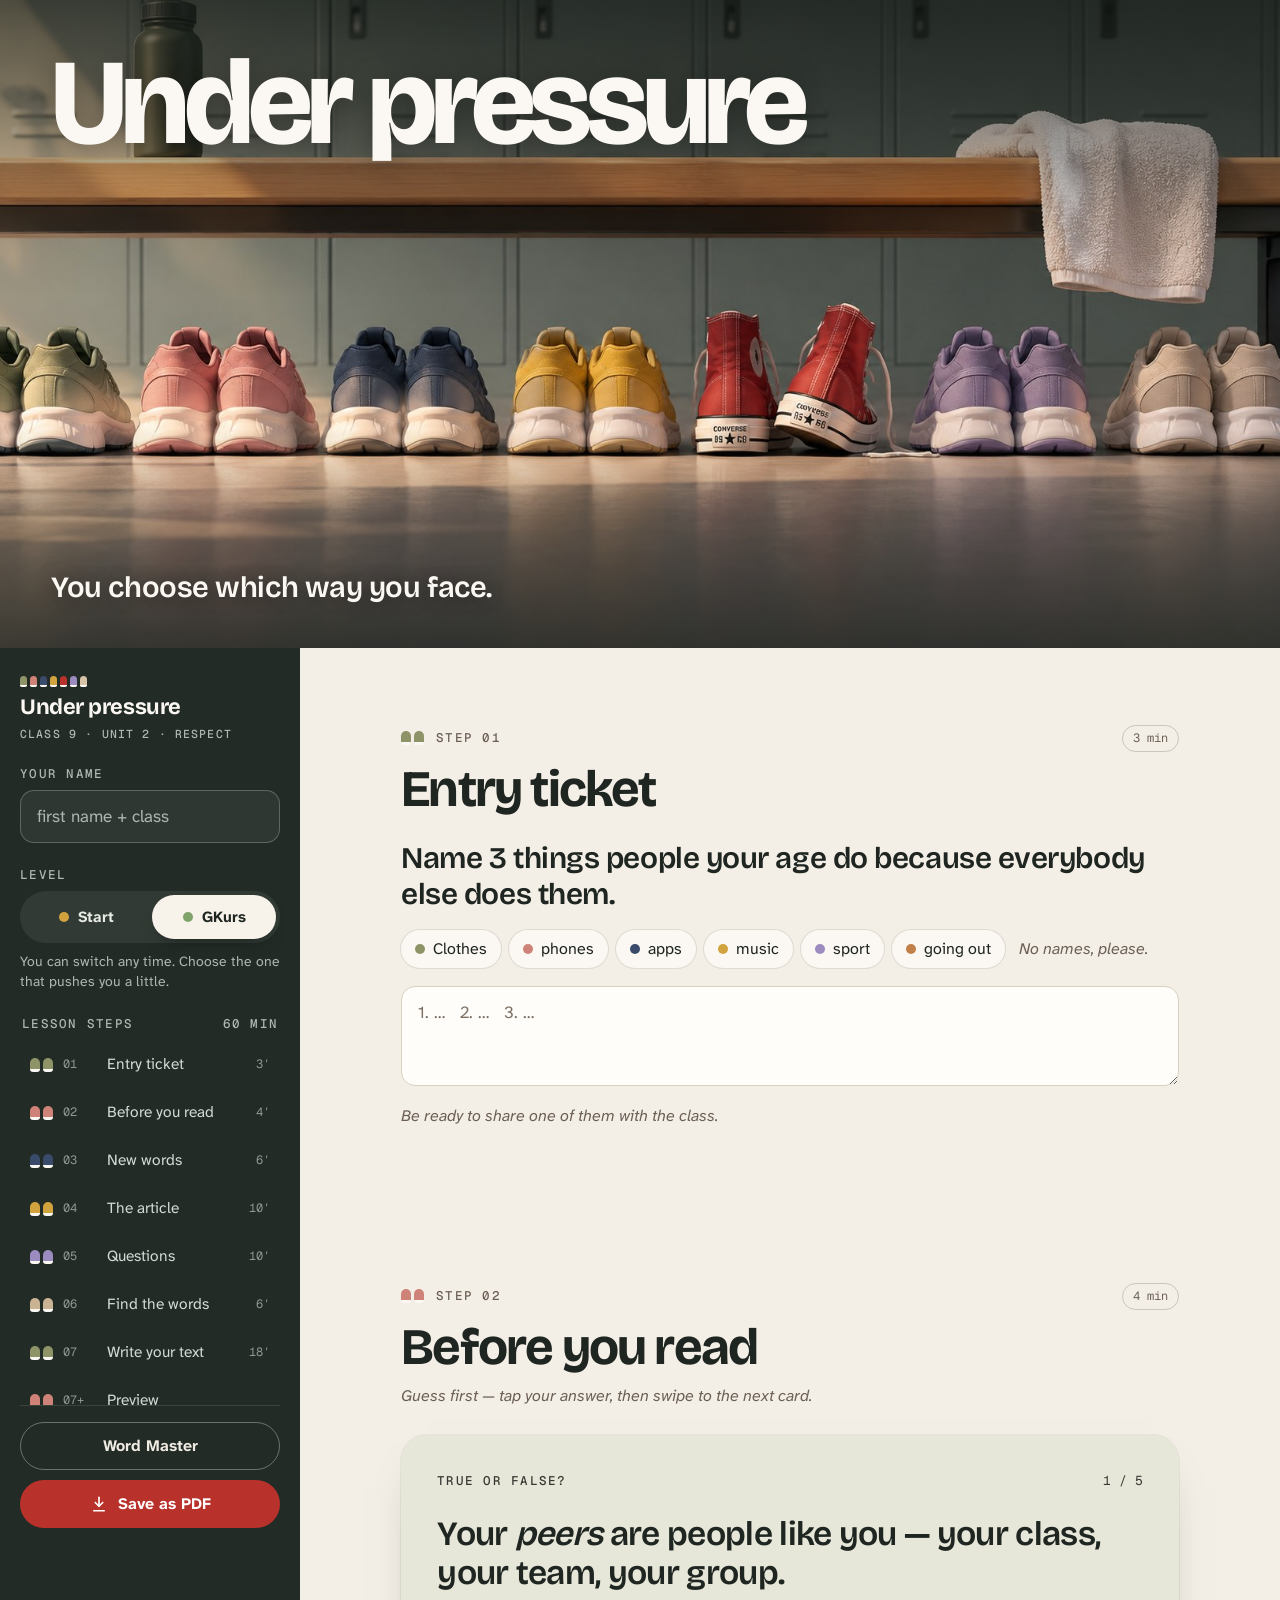
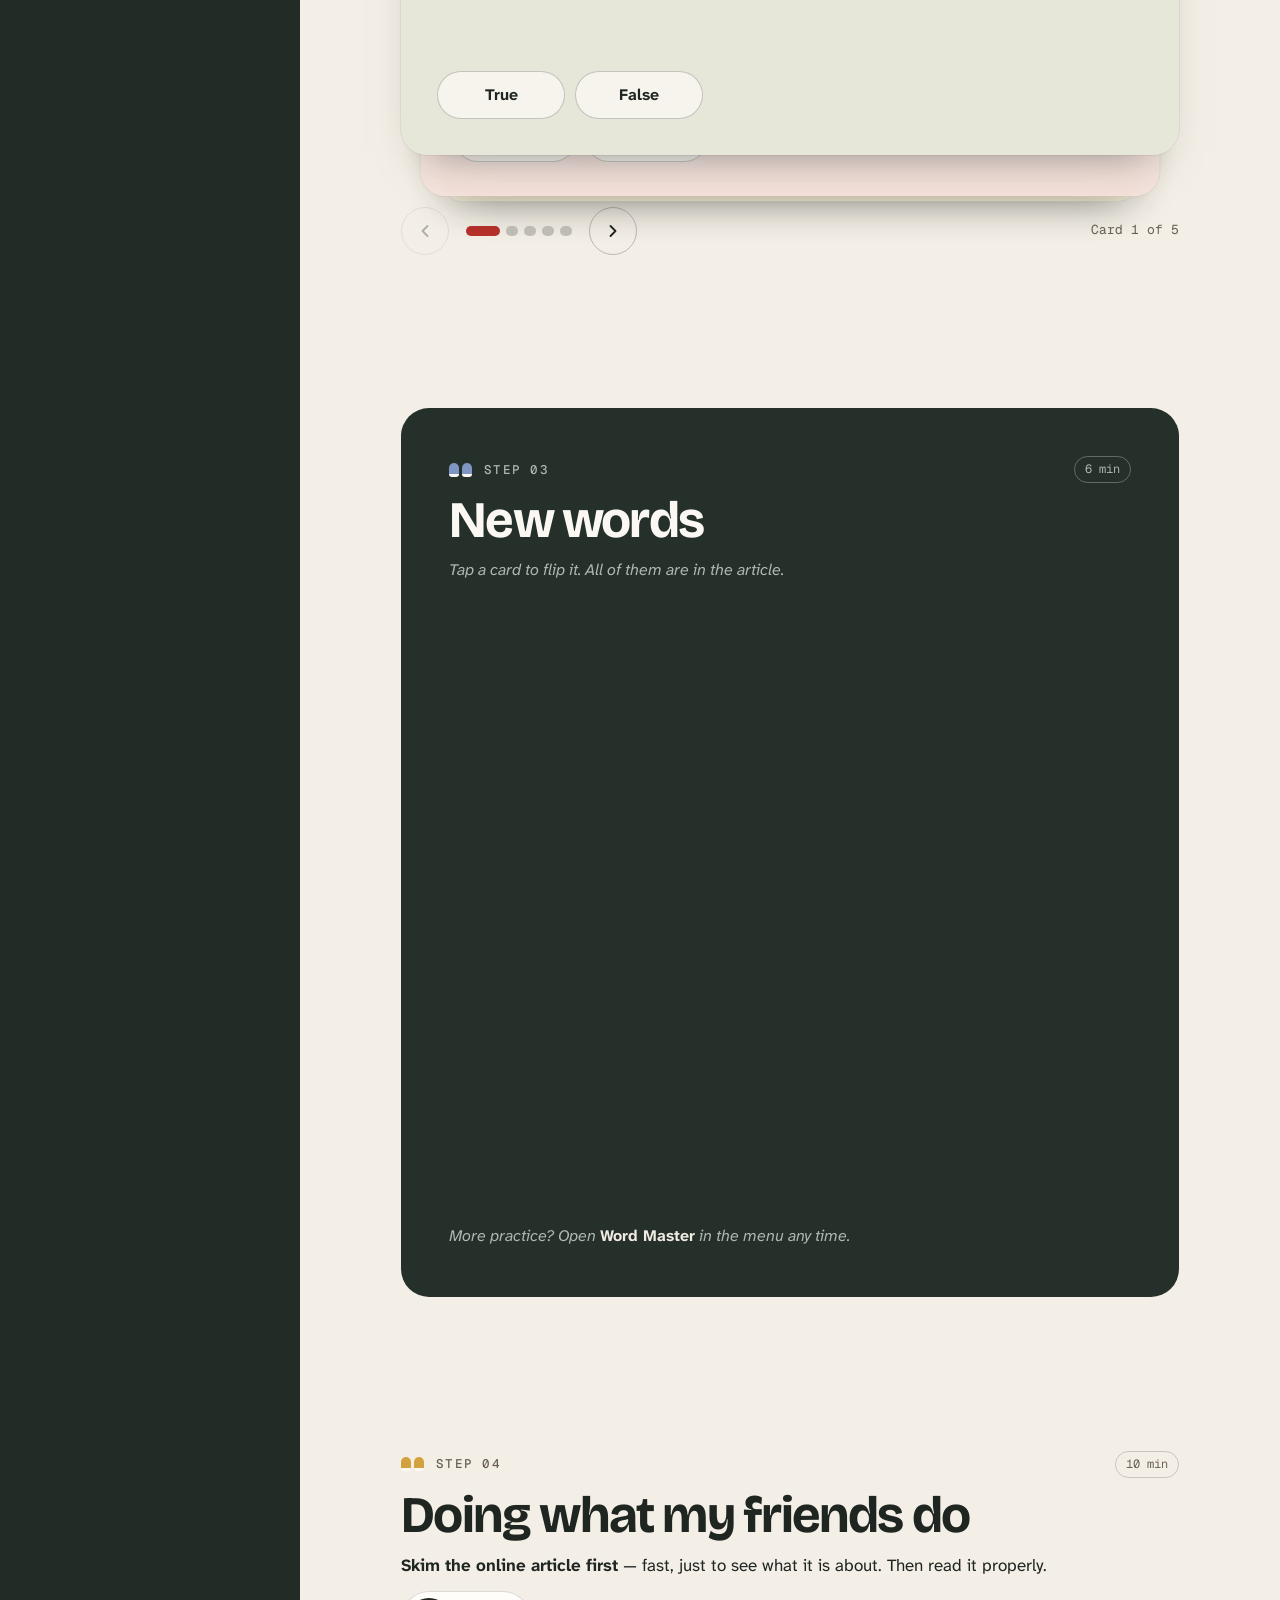
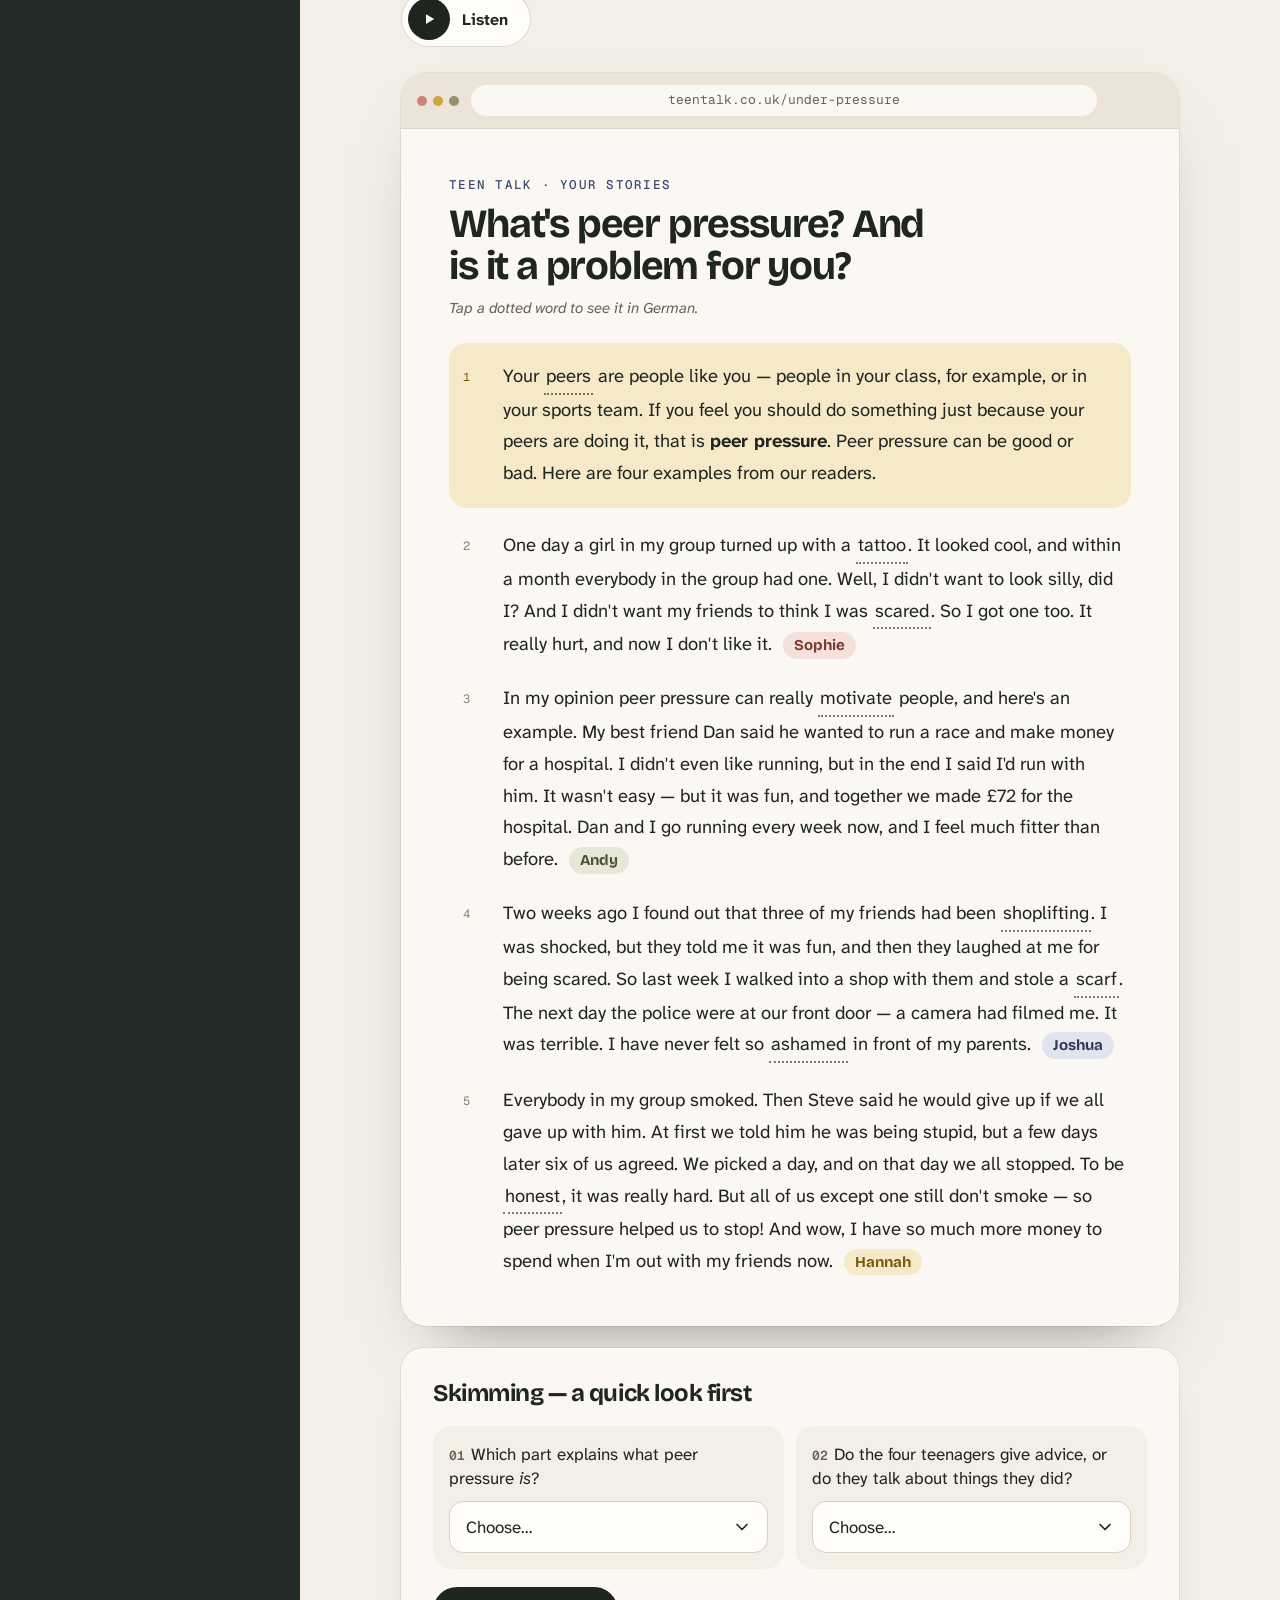
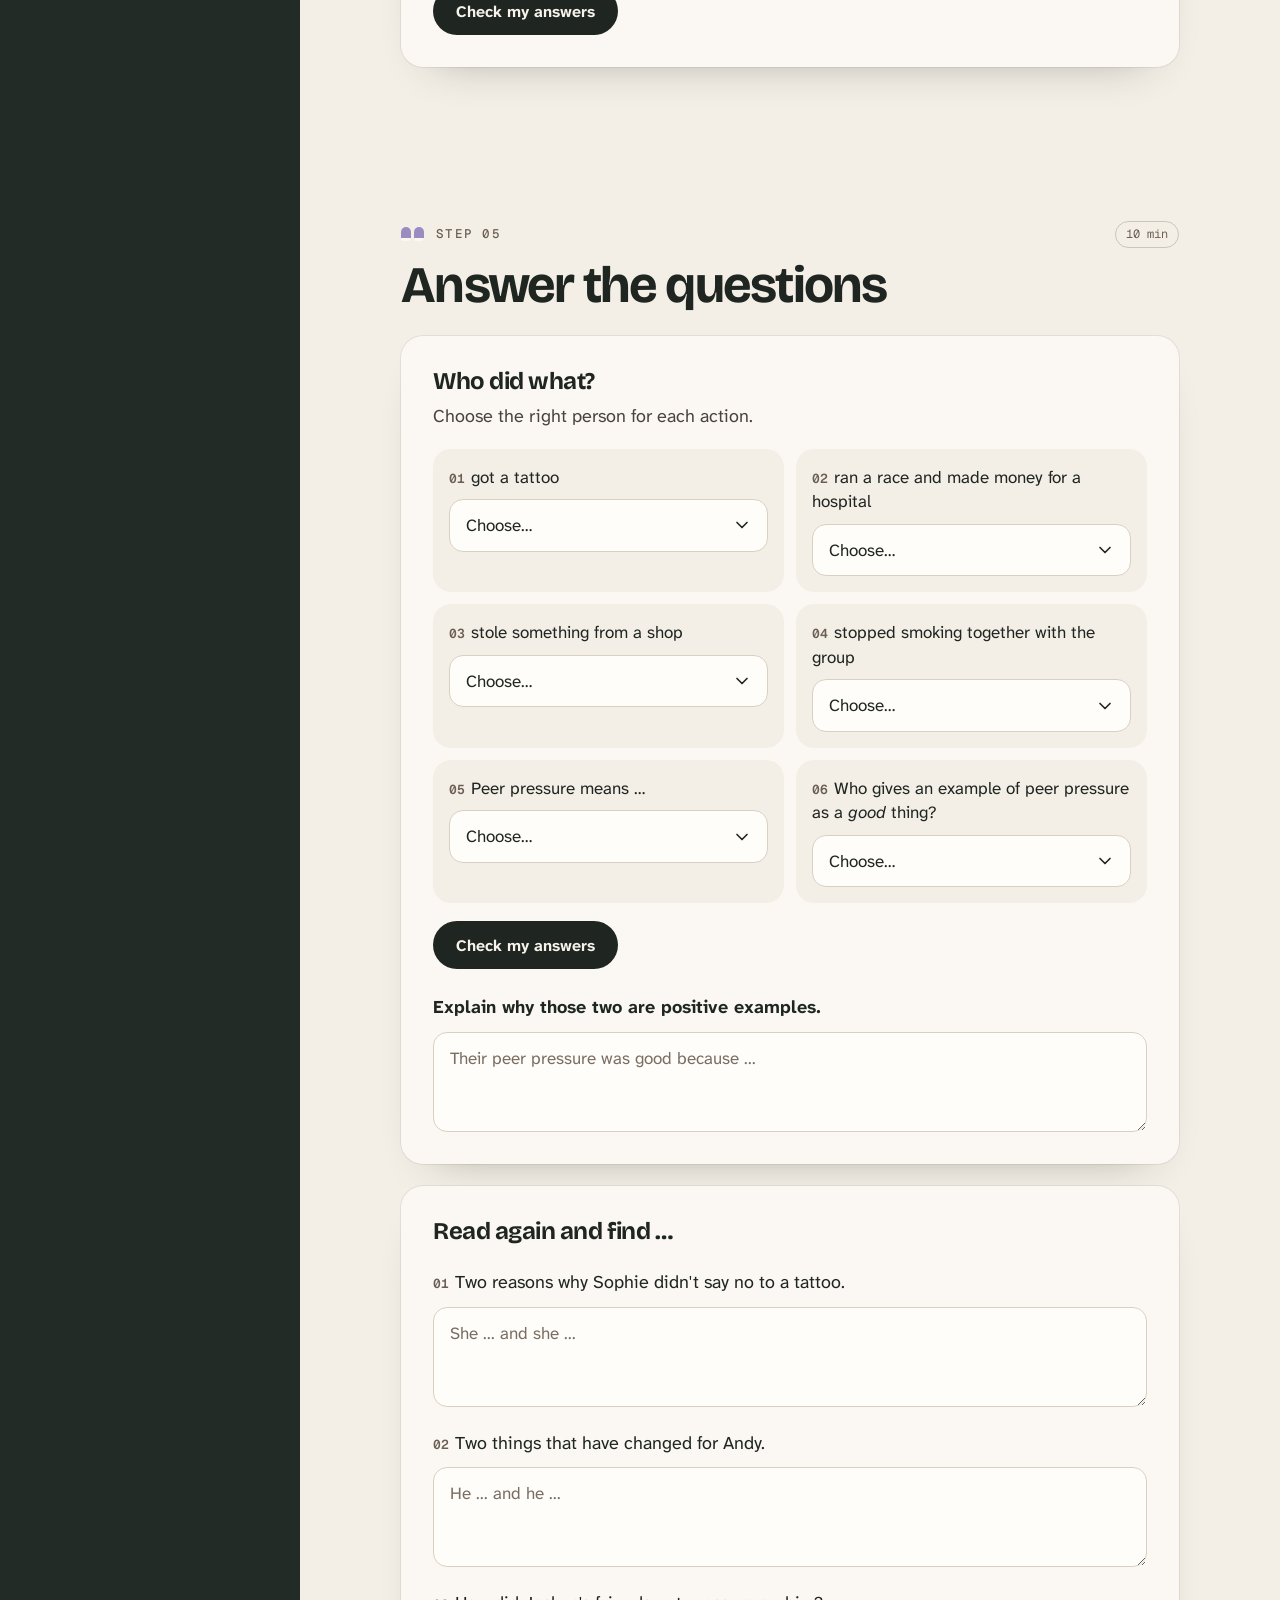
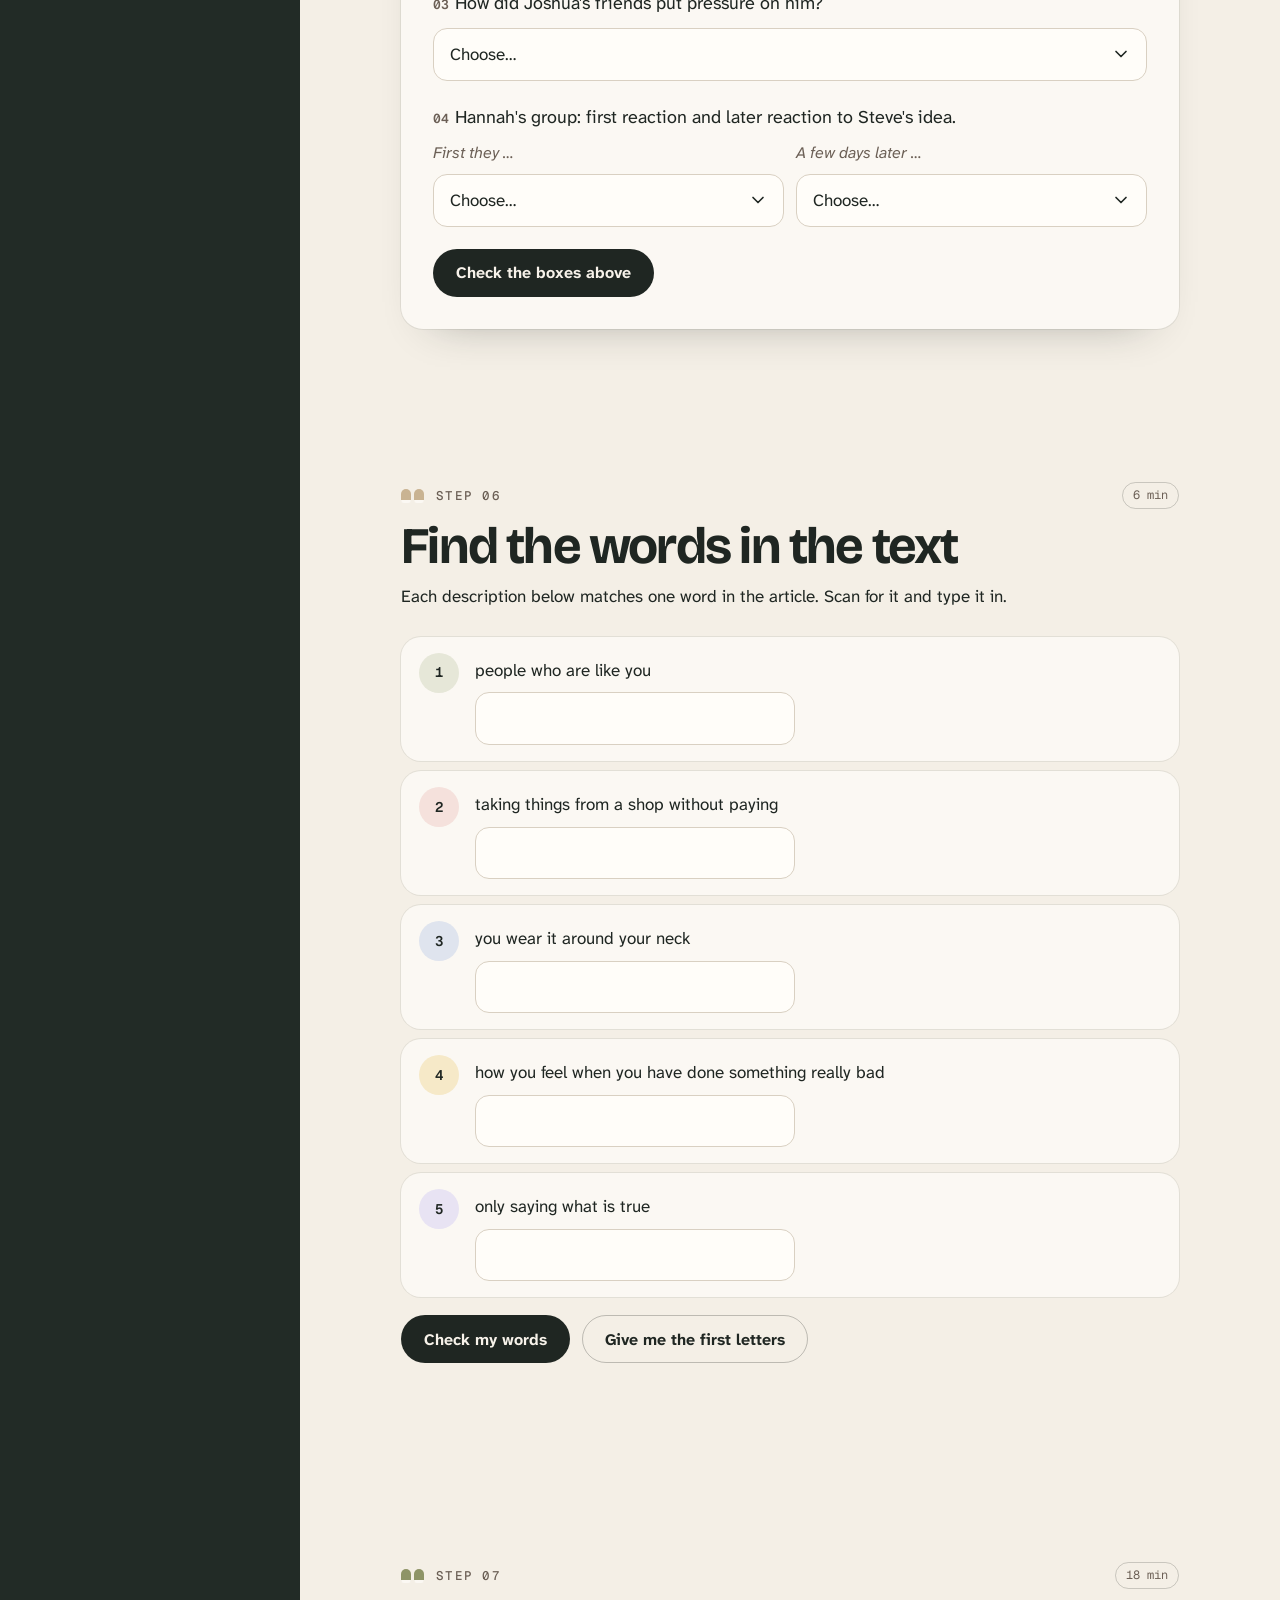
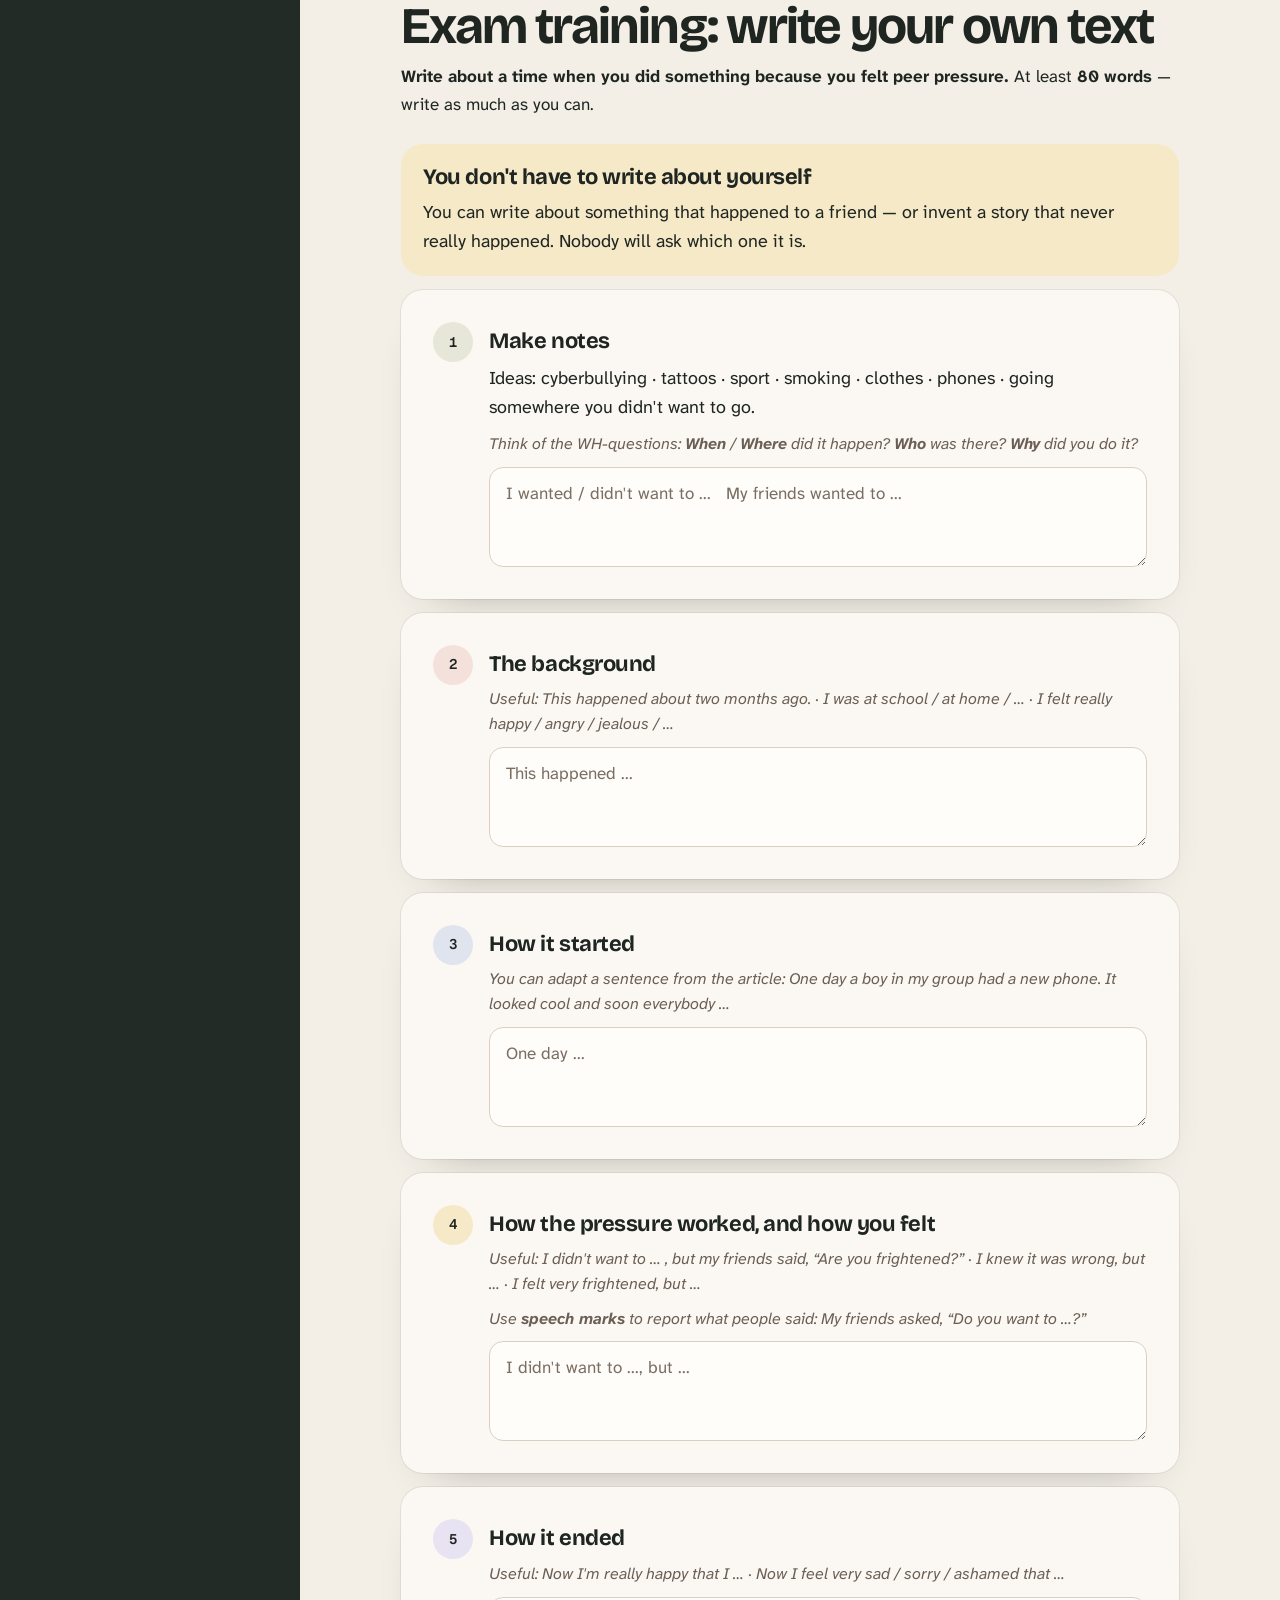
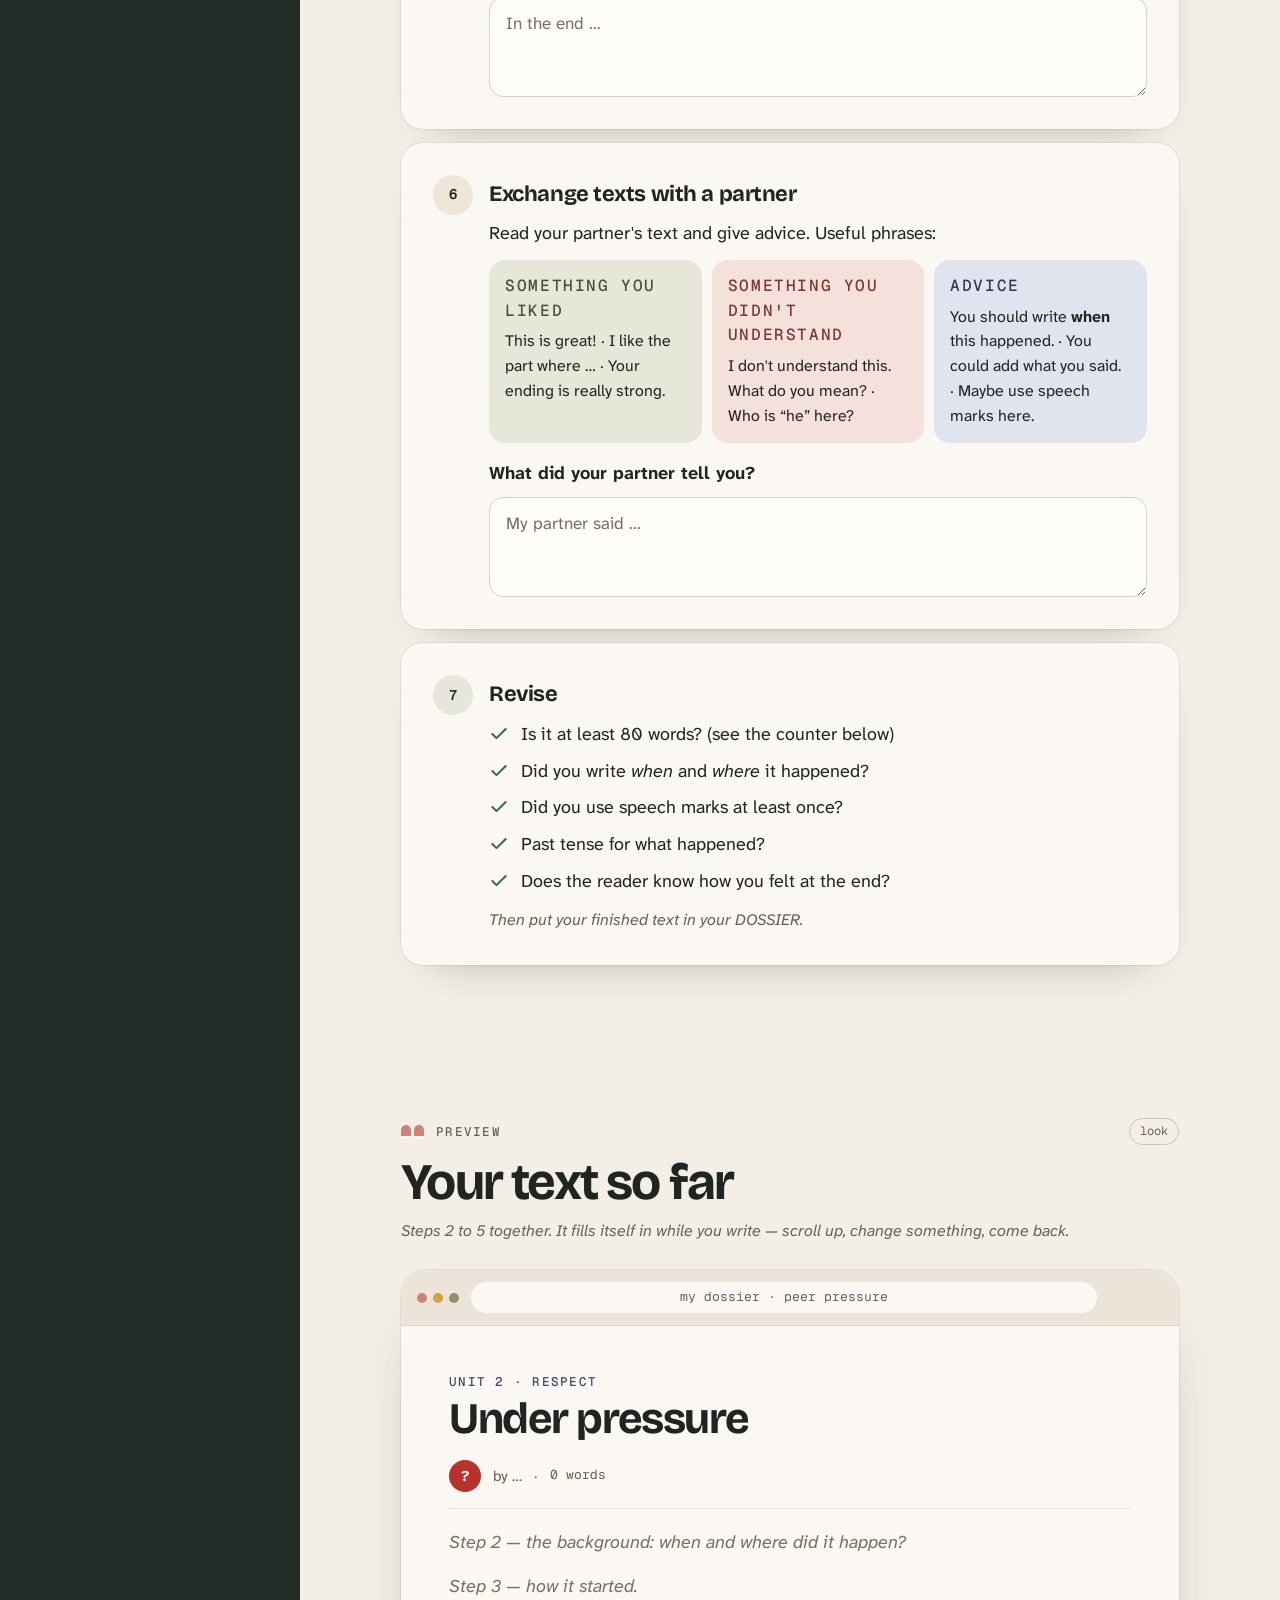
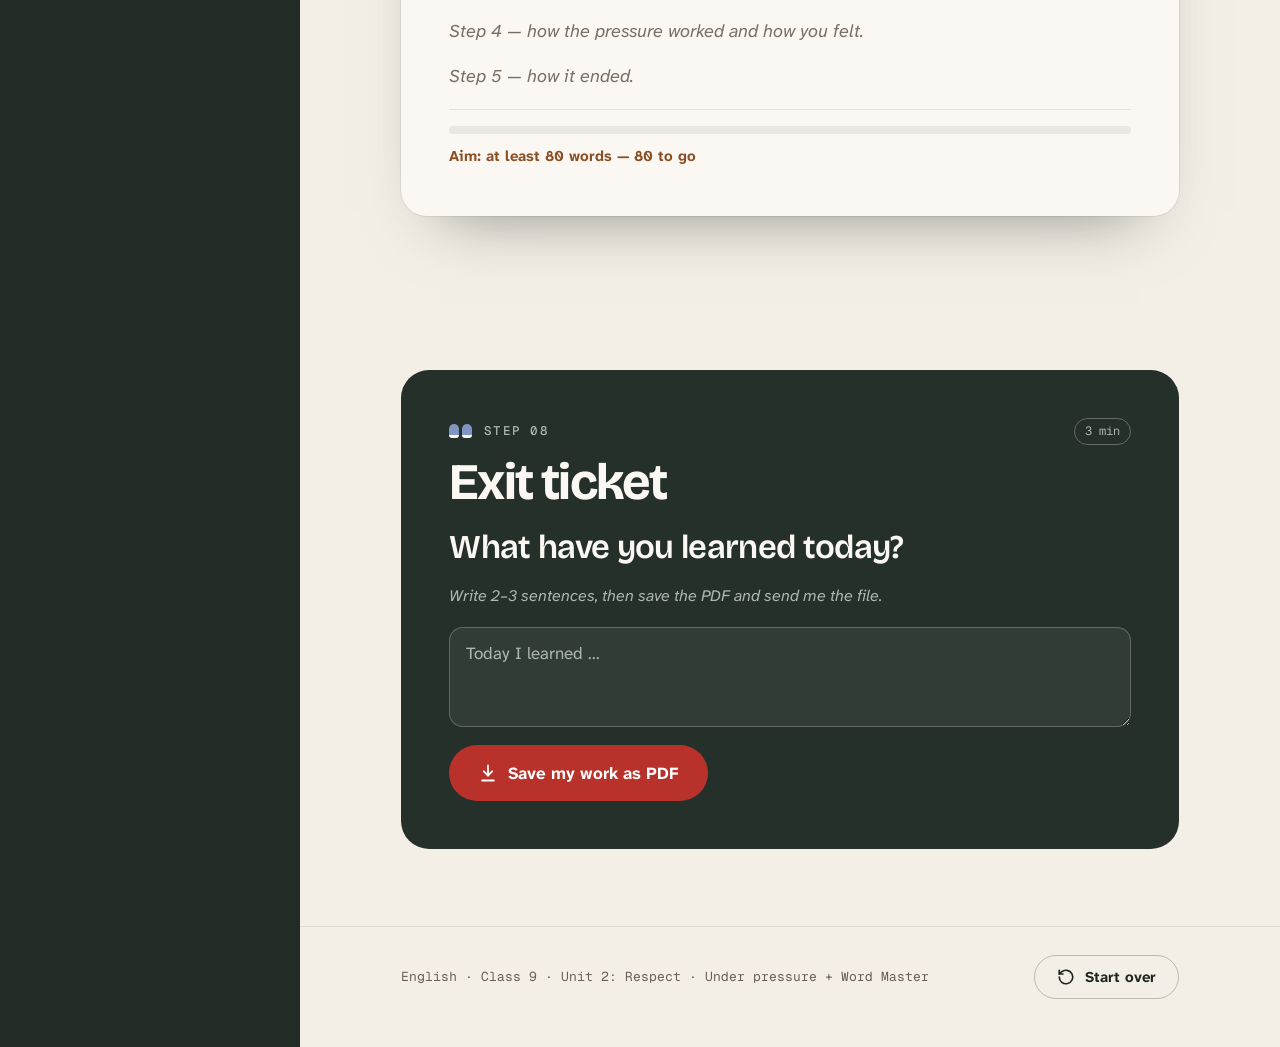
==== lesson1-g/index.html @ 23dba2ba "Lesson 1 G-Kurs: show the Under pressure page; audio as separate file Co-Authored-By: Claude Opus 5." ====
<!DOCTYPE html>
<html lang="en">
<head>
<meta charset="utf-8">
<meta name="viewport" content="width=device-width, initial-scale=1, viewport-fit=cover">
<meta name="color-scheme" content="light">
<meta name="theme-color" content="#222B26">
<meta name="format-detection" content="telephone=no">
<title>Under pressure · Unit 2 Respect · English Class 9</title>
<style>
@font-face{font-family:'Bricolage Grotesque';font-style:normal;font-weight:200 800;font-display:swap;src:url([data-uri]) format('woff2');unicode-range:U+0000-00FF,U+0131,U+0152-0153,U+02BB-02BC,U+02C6,U+02DA,U+02DC,U+0304,U+0308,U+0329,U+2000-206F,U+20AC,U+2122,U+2190-2193,U+2212,U+2215,U+FEFF,U+FFFD}
@font-face{font-family:'Atkinson Hyperlegible Next';font-style:normal;font-weight:200 800;font-display:swap;src:url([data-uri]) format('woff2');unicode-range:U+0000-00FF,U+0131,U+0152-0153,U+02BB-02BC,U+02C6,U+02DA,U+02DC,U+0304,U+0308,U+0329,U+2000-206F,U+20AC,U+2122,U+2190-2193,U+2212,U+2215,U+FEFF,U+FFFD}
@font-face{font-family:'Atkinson Hyperlegible Next';font-style:italic;font-weight:200 800;font-display:swap;src:url([data-uri]) format('woff2');unicode-range:U+0000-00FF,U+0131,U+0152-0153,U+02BB-02BC,U+02C6,U+02DA,U+02DC,U+0304,U+0308,U+0329,U+2000-206F,U+20AC,U+2122,U+2190-2193,U+2212,U+2215,U+FEFF,U+FFFD}
@font-face{font-family:'Geist Mono';font-style:normal;font-weight:100 900;font-display:swap;src:url([data-uri]) format('woff2');unicode-range:U+0000-00FF,U+0131,U+0152-0153,U+02BB-02BC,U+02C6,U+02DA,U+02DC,U+0304,U+0308,U+0329,U+2000-206F,U+20AC,U+2122,U+2190-2193,U+2212,U+2215,U+FEFF,U+FFFD}

:root{--accent:#B8322B;--on-accent:#FFFFFF}
html{background:#F4EFE6}
body{margin:0;background:#F4EFE6}
@media (prefers-reduced-motion:no-preference){html{scroll-behavior:smooth}}
[hidden]{display:none !important}
.mode-basis .no-basis{display:none !important}
.up:not(.mode-basis) .only-basis{display:none !important}
.up,.up *{box-sizing:border-box}
.up{min-height:100vh;background:#F4EFE6;color:#1F2622;overflow-x:clip;font-family:'Atkinson Hyperlegible Next',ui-sans-serif,system-ui,-apple-system,'Segoe UI',sans-serif;font-size:18px;line-height:1.6;-webkit-font-smoothing:antialiased;-moz-osx-font-smoothing:grayscale;-webkit-text-size-adjust:100%;text-size-adjust:100%}
.up a{color:#3A4A6B}
.up button,.up a,.up select,.up input,.up textarea,.up label{-webkit-tap-highlight-color:transparent;touch-action:manipulation}
.up ::selection{background:#F3DDA0;color:#1F2622}
.up h1,.up h2,.up h3,.up h4{text-wrap:balance}
.up p,.up li{text-wrap:pretty}
.up :focus-visible{outline:3px solid #3A4A6B;outline-offset:3px}
.on-dark :focus-visible{outline-color:#F3DDA0}
.disp{font-family:'Bricolage Grotesque','Atkinson Hyperlegible Next',ui-sans-serif,system-ui,sans-serif;font-optical-sizing:auto}
.mono{font-family:'Geist Mono',ui-monospace,SFMono-Regular,Menlo,Consolas,monospace}
.kicker{font-family:'Geist Mono',ui-monospace,SFMono-Regular,Menlo,Consolas,monospace;font-size:12.5px;line-height:1.3;letter-spacing:.1em;text-transform:uppercase;color:#6B5F55;font-weight:500}
.hint{margin:0;font-size:16px;line-height:1.55;color:#6B5F55;font-style:italic}
.on-dark .hint,.on-dark .kicker{color:#AEB8B0}
.sr{position:absolute;width:1px;height:1px;overflow:hidden;clip-path:inset(50%);white-space:nowrap}

/* ---------- layout ---------- */
.sec{max-width:880px;margin:0 auto;padding:clamp(48px,6vw,88px) clamp(20px,4vw,56px)}
.step{scroll-margin-top:16px}
.sec-head{display:flex;flex-direction:column;gap:12px;margin-bottom:26px}
.sec-meta{display:flex;align-items:center;gap:12px}
.pair{display:flex;gap:3px}
.mins{margin-left:auto;font-family:'Geist Mono',ui-monospace,monospace;font-size:12px;padding:3px 10px;border-radius:999px;border:1px solid rgba(31,38,34,.2);color:#6B5F55}
.on-dark .mins{border-color:rgba(241,236,227,.3);color:#AEB8B0}
.h2{margin:0;font-size:clamp(34px,4vw,52px);line-height:.98;letter-spacing:-.035em;font-weight:700}
.h3{margin:0;font-size:24px;line-height:1.15;letter-spacing:-.02em;font-weight:700}
.lead{margin:0;font-size:17px}
.stack{display:flex;flex-direction:column;gap:18px}
.card{background:#FBF8F3;border-radius:22px;padding:clamp(20px,3vw,32px);box-shadow:0 0 0 1px rgba(31,38,34,.08),0 22px 44px -34px rgba(31,38,34,.45)}
.panel{padding:clamp(24px,4vw,48px);border-radius:28px;background:#26302B;color:#F1ECE3}
.panel .h2{color:#FBF8F3}
.row-actions{display:flex;flex-wrap:wrap;align-items:center;gap:12px 18px}
.tiles{display:grid;grid-template-columns:repeat(auto-fit,minmax(min(260px,100%),1fr));gap:12px}
.tile{display:flex;flex-direction:column;gap:10px;padding:16px;border-radius:18px;background:#F4EFE6}
.tile-q{font-size:17px;line-height:1.45}
.qn{font-family:'Geist Mono',ui-monospace,monospace;font-size:13px;color:#6B5F55;margin-right:6px;font-weight:600}

/* ---------- buttons ---------- */
.btn{display:inline-flex;align-items:center;justify-content:center;gap:10px;min-height:48px;padding:0 22px;border-radius:999px;border:1.5px solid transparent;font:inherit;font-weight:700;font-size:16px;line-height:1.2;cursor:pointer;text-decoration:none;white-space:nowrap;transition:transform .22s cubic-bezier(.2,.8,.2,1),background-color .2s,border-color .2s,box-shadow .2s,color .2s}
.btn:active{transform:scale(.97)}
.btn:disabled{opacity:.32;cursor:default;transform:none;box-shadow:none}
.btn.icon{width:48px;padding:0}
.btn-ink{background:#1F2622;color:#F7F2EA}
.btn-line{background:transparent;color:#1F2622;border-color:rgba(31,38,34,.26)}
.btn-accent{background:var(--accent);color:var(--on-accent)}
.on-dark .btn-line{color:#F1ECE3;border-color:rgba(241,236,227,.36)}
.btn.tf{min-width:128px;background:rgba(251,248,243,.8);border-color:rgba(31,38,34,.24);color:#1F2622}
.btn.tf.picked-right{background:#2F6B45;border-color:#2F6B45;color:#FFFFFF}
.btn.tf.picked-wrong{background:#B4473A;border-color:#B4473A;color:#FFFFFF}

/* ---------- form fields ---------- */
.field{display:block;width:100%;margin:0;font:inherit;font-size:17px;line-height:1.55;color:#1F2622;background:#FFFDF9;border:1.5px solid #D9D0C2;border-radius:14px;padding:12px 16px;transition:border-color .2s,box-shadow .2s,background-color .2s;-webkit-appearance:none;appearance:none}
.field::placeholder{color:#7A6E63;opacity:1}
.field:focus{outline:none;border-color:#1F2622;box-shadow:0 0 0 4px rgba(58,74,107,.16)}
textarea.field{resize:vertical;min-height:100px;overflow-y:auto;field-sizing:content}
.field.is-right{border-color:#2F6B45;background:#EEF5EF}
.field.is-wrong{border-color:#B4473A;background:#FBEEEC}
.field.short{max-width:20rem}
.field.gap{display:inline-block;width:10.5rem;max-width:58%;min-height:44px;margin:0 4px;padding:4px 12px;border-radius:10px;vertical-align:middle;background:#F4EFE6}
.field-dark{background:rgba(251,248,243,.06);border-color:rgba(251,248,243,.24);color:#F7F2EA}
.field-dark::placeholder{color:#AEB7AF}
.field-dark:focus{border-color:#F7F2EA;box-shadow:0 0 0 4px rgba(243,221,160,.18)}
.selwrap{position:relative;display:block}
.selwrap select{min-height:52px;padding-right:48px;cursor:pointer;text-overflow:ellipsis}
.selwrap svg{position:absolute;right:16px;top:50%;translate:0 -50%;pointer-events:none;color:#1F2622}
.result{margin:0;font-weight:700;font-size:17px;min-height:1.6em}
.tone-ok{color:#2F6B45}
.tone-warn{color:#8A4E22}
.on-dark .tone-ok{color:#A7D8B5}
.on-dark .tone-warn{color:#F3D9A4}

/* german help line */
.de{display:flex;gap:10px;align-items:baseline;margin:0;font-size:16px;line-height:1.5;color:#7A5A12;font-style:italic}
.de b{flex:0 0 auto;font-family:'Geist Mono',ui-monospace,monospace;font-style:normal;font-size:11px;font-weight:600;letter-spacing:.08em;padding:2px 7px;border-radius:6px;background:#F6E9C8;color:#7A5A12}
.on-dark .de{color:#EBD49A}
.on-dark .de b{background:rgba(235,212,154,.16);color:#EBD49A}

/* ---------- shoes: the motif from the hero photo ---------- */
.shoe{display:block;flex:0 0 auto;width:22px;height:30px;border-radius:11px 11px 6px 6px;border-bottom:6px solid #FBF8F3;transition:background-color .35s}
.shoe.sm{width:10px;height:14px;border-radius:5px 5px 3px 3px;border-bottom-width:3px}
.shoe.xs{width:7px;height:11px;border-radius:4px 4px 2px 2px;border-bottom-width:2px}
.shoe.acc{background:var(--accent)}
.dot{display:block;flex:0 0 auto;width:10px;height:10px;border-radius:50%}

/* ---------- hero ---------- */
.hero{position:relative;height:clamp(420px,min(72svh,64vw),820px);overflow:hidden;background:#5F6B63;color:#FBF8F3}
.hero img{position:absolute;inset:0;display:block;width:100%;height:100%;object-fit:cover;object-position:60% 50%}
.hero-scrim{position:absolute;inset:0;background:linear-gradient(180deg,rgba(22,29,25,.74) 0%,rgba(22,29,25,.5) 16%,rgba(22,29,25,.14) 34%,rgba(22,29,25,0) 46%,rgba(22,29,25,0) 66%,rgba(22,29,25,.3) 82%,rgba(22,29,25,.68) 100%)}
.hero-txt{position:relative;height:100%;display:flex;flex-direction:column;justify-content:space-between;padding:max(clamp(24px,4vw,56px),env(safe-area-inset-top)) max(clamp(20px,4vw,56px),env(safe-area-inset-right)) clamp(22px,3.4vw,48px) max(clamp(20px,4vw,56px),env(safe-area-inset-left))}
.hero h1{margin:0;font-size:clamp(54px,9.5vw,148px);font-weight:760;line-height:.86;letter-spacing:-.05em;color:#FBF8F3;text-shadow:0 2px 28px rgba(0,0,0,.3)}
.hero p{margin:0;font-size:clamp(20px,2.3vw,32px);line-height:1.15;font-weight:600;letter-spacing:-.015em;color:#FBF8F3;text-shadow:0 1px 18px rgba(0,0,0,.35)}

/* ---------- sidebar (persistent from 1024px, drawer below) ---------- */
.shell{display:flex;align-items:stretch}
.side{position:relative;flex:0 0 300px;width:300px;background:#222B26;color:#E9ECE6}
.side-inner{position:sticky;top:0;max-height:100vh;max-height:100dvh;overflow-y:auto;overscroll-behavior:contain;-webkit-overflow-scrolling:touch;display:flex;flex-direction:column;gap:24px;padding:28px 20px 0}
.side-actions{position:sticky;bottom:0;margin-top:auto;display:flex;flex-direction:column;gap:10px;padding:16px 0 calc(20px + env(safe-area-inset-bottom));background:#222B26;border-top:1px solid rgba(241,236,227,.12)}
.side-close{display:none;align-items:center;justify-content:center;flex:0 0 auto;width:44px;height:44px;margin:0;padding:0;border:0;border-radius:50%;background:rgba(241,236,227,.1);color:#F1ECE3;cursor:pointer}
.seg{flex:1 1 0;display:inline-flex;align-items:center;justify-content:center;gap:9px;min-height:44px;padding:0 14px;border:0;border-radius:999px;background:transparent;color:#E9ECE6;font:inherit;font-weight:700;font-size:15.5px;cursor:pointer;transition:background-color .2s,color .2s,box-shadow .2s}
.seg.on{background:#F7F2EA;color:#1F2622;box-shadow:0 8px 18px -10px rgba(0,0,0,.6)}
.srow{display:grid;grid-template-columns:auto 34px minmax(0,1fr) auto;align-items:center;gap:10px;min-height:46px;padding:6px 10px;border-radius:12px;color:#D3D9D3 !important;text-decoration:none;font-size:15.5px;line-height:1.25;transition:background-color .2s,color .2s}
.srow.on{background:rgba(241,236,227,.1);color:#FFFFFF !important;font-weight:700}
.srow.on .shoe{background:var(--accent) !important}
.srow .shoes{display:flex;gap:3px;transition:transform .35s cubic-bezier(.2,.8,.2,1)}
.srow.on .shoes{transform:translateY(-3px)}
.srow-n,.srow-min{font-size:12px;color:#8F9A92;font-weight:400}
.menu-btn{display:none;position:fixed;top:max(14px,env(safe-area-inset-top));right:max(14px,env(safe-area-inset-right));z-index:70;align-items:center;gap:10px;min-height:48px;margin:0;padding:0 16px;border:1px solid rgba(241,236,227,.2);border-radius:999px;background:rgba(31,38,34,.8);-webkit-backdrop-filter:blur(14px) saturate(1.3);backdrop-filter:blur(14px) saturate(1.3);color:#F7F2EA;font:inherit;font-size:15px;font-weight:700;cursor:pointer;box-shadow:0 14px 30px -14px rgba(0,0,0,.6)}
.scrim{display:none;position:fixed;inset:0;z-index:85;width:100%;height:100%;margin:0;padding:0;border:0;background:rgba(16,20,18,.5);opacity:0;pointer-events:none;transition:opacity .3s}
.scrim.open{opacity:1;pointer-events:auto}
@media (max-width:1023.98px){
  .side{position:fixed;top:0;bottom:0;left:0;z-index:90;width:min(340px,88vw);transform:translateX(-104%);visibility:hidden;box-shadow:24px 0 60px -20px rgba(0,0,0,.55);transition:transform .34s cubic-bezier(.2,.8,.2,1),visibility 0s linear .34s}
  .side.open{transform:none;visibility:visible;transition:transform .34s cubic-bezier(.2,.8,.2,1),visibility 0s}
  .side-inner{position:relative;height:100%;max-height:none;padding-top:max(20px,env(safe-area-inset-top));padding-left:max(20px,env(safe-area-inset-left))}
  .side-close{display:flex}
  .menu-btn{display:inline-flex}
  .scrim{display:block}
  .step{scroll-margin-top:76px}
}

/* ---------- quiz deck ---------- */
.qdeck{position:relative;padding-bottom:34px;touch-action:pan-y}
.qcard{position:absolute;inset:0;display:flex;flex-direction:column;gap:22px;min-height:320px;padding:clamp(22px,3vw,36px);border-radius:26px;box-shadow:0 0 0 1px rgba(31,38,34,.06),0 24px 44px -28px rgba(31,38,34,.55);transition:transform .55s cubic-bezier(.2,.8,.2,1),opacity .45s ease,visibility .55s}
.qcard.cur{position:relative}
.qtop{display:flex;justify-content:space-between;align-items:center;gap:12px;color:#3B3632}
.qtop .kicker{color:#3B3632}
.qtext{margin:0;font-size:clamp(24px,2.8vw,34px);line-height:1.15;letter-spacing:-.02em;font-weight:600;color:#1F2622}
.qbtns{display:flex;flex-wrap:wrap;gap:10px;margin-top:auto}
.qfb{display:flex;gap:12px;align-items:flex-start;padding:14px 16px;border-radius:16px;background:rgba(251,248,243,.78);animation:up-fade .35s ease-out both}
.qfb-ico{display:flex;align-items:center;justify-content:center;flex:0 0 auto;width:28px;height:28px;border-radius:50%;color:#FFFFFF}
.qfb p{margin:0;font-size:16px;line-height:1.5}
.qnav{display:flex;flex-wrap:wrap;align-items:center;gap:10px 14px}
.qdots{display:flex;align-items:center}
.qdot{display:inline-flex;align-items:center;height:44px;margin:0;padding:0 3px;border:0;background:none;cursor:pointer}
.qdot span{display:block;width:12px;height:10px;border-radius:999px;background:rgba(31,38,34,.22);transition:width .4s cubic-bezier(.2,.8,.2,1),background-color .25s}
.qdot.ok span{background:#2F6B45}
.qdot.no span{background:#B4473A}
.qdot.cur span{width:34px;background:var(--accent)}
.qinfo{margin-left:auto;font-size:13px;color:#6B5F55}

/* ---------- vocab flip cards (Safari-safe 3D) ---------- */
.vgrid{display:grid;grid-template-columns:repeat(auto-fill,minmax(min(200px,100%),1fr));gap:14px}
.vcard{display:block;width:100%;height:190px;margin:0;padding:0;border:0;background:none;border-radius:20px;font:inherit;text-align:left;cursor:pointer;-webkit-perspective:1100px;perspective:1100px}
.vcard .inner{position:relative;display:block;width:100%;height:100%;-webkit-transform-style:preserve-3d;transform-style:preserve-3d;transition:transform .65s cubic-bezier(.3,.1,.2,1)}
.vcard.flipped .inner{transform:rotateY(180deg)}
.vcard .face{position:absolute;inset:0;display:flex;flex-direction:column;justify-content:space-between;gap:10px;padding:20px 22px;border-radius:20px;-webkit-backface-visibility:hidden;backface-visibility:hidden;box-shadow:0 22px 40px -26px rgba(0,0,0,.7);transition:box-shadow .25s}
.vcard .front{transform:rotateY(0deg)}
.vcard .back{transform:rotateY(180deg);background:#FBF8F3;color:#1F2622}
.vtop{display:flex;justify-content:space-between;align-items:center;gap:8px}
.vtap{font-size:11.5px;letter-spacing:.1em;text-transform:uppercase}
.vword{font-size:30px;line-height:1;letter-spacing:-.03em;font-weight:700}
.vde{font-size:23px;line-height:1.1;letter-spacing:-.02em;font-weight:700}
.vex{font-size:16px;line-height:1.4;font-style:italic;color:#4A433D}

/* ---------- article ---------- */
.site{border-radius:26px;overflow:hidden;background:#FBF8F3;box-shadow:0 0 0 1px rgba(31,38,34,.08),0 34px 64px -40px rgba(31,38,34,.55)}
.site-bar{display:flex;align-items:center;gap:12px;padding:12px 16px;background:#ECE4D8;border-bottom:1px solid rgba(31,38,34,.08)}
.site-bar .dots{display:flex;gap:6px}
.site-url{flex:1 1 auto;min-width:0;text-align:center;font-size:13px;color:#6B5F55;background:#FBF8F3;border-radius:999px;padding:5px 14px;white-space:nowrap;overflow:hidden;text-overflow:ellipsis}
.site-pad{width:54px}
.site-body{padding:clamp(22px,4vw,48px);display:flex;flex-direction:column;gap:22px}
.story{display:flex;flex-direction:column;gap:22px;font-size:18.5px;line-height:1.72}
.para{display:grid;grid-template-columns:26px minmax(0,1fr);gap:0 14px;padding-left:14px}
.para p{margin:0}
.para .ln{font-family:'Geist Mono',ui-monospace,monospace;font-size:12px;padding-top:6px;color:#8B7F74}
.para.def{padding:18px 20px 18px 14px;border-radius:18px;background:#F6E9C8}
.para.def .ln{color:#7A5A12}
.gl{position:relative;display:inline-block;margin:0;padding:0 2px;border:0;border-bottom:2px dotted rgba(31,38,34,.6);border-radius:4px 4px 0 0;background:transparent;font:inherit;line-height:inherit;color:inherit;cursor:pointer;transition:background-color .15s}
.gl.on{background:#F3DDA0}
.gl-tip{position:absolute;left:50%;bottom:calc(100% + 10px);z-index:30;width:max-content;max-width:14rem;padding:8px 12px;border-radius:12px;background:#1F2622;color:#F7F2EA;font-size:15px;font-weight:400;font-style:normal;line-height:1.35;text-align:center;white-space:normal;box-shadow:0 14px 30px -12px rgba(0,0,0,.55);opacity:0;pointer-events:none;transform:translate(-50%,6px) scale(.97);transition:opacity .18s,transform .18s}
.gl.on .gl-tip{opacity:1;transform:translate(-50%,0) scale(1)}
.who{display:inline-block;margin-left:6px;padding:0 11px;border-radius:999px;font-family:'Bricolage Grotesque',ui-sans-serif,sans-serif;font-weight:700;font-size:15px;line-height:1.75;white-space:nowrap}

/* ---------- listen button ---------- */
.listen{position:relative;overflow:hidden;display:inline-flex;align-items:center;gap:12px;min-height:54px;margin:0;padding:6px 22px 6px 6px;border-radius:999px;border:1.5px solid rgba(31,38,34,.16);background:#FFFDF9;font:inherit;font-weight:700;font-size:16px;color:#1F2622;cursor:pointer;transition:border-color .2s,transform .2s}
.listen .bar{position:absolute;left:0;top:0;bottom:0;width:0;background:#F3DDA0;transition:width .25s linear}
.listen .ico{position:relative;display:flex;align-items:center;justify-content:center;width:42px;height:42px;border-radius:50%;background:#1F2622;color:#F7F2EA}
.listen .lbl{position:relative}
.listen .i-pause{display:none}
.listen.playing .i-play{display:none}
.listen.playing .i-pause{display:block}

/* ---------- lists ---------- */
.num{display:flex;align-items:center;justify-content:center;flex:0 0 auto;width:40px;height:40px;border-radius:50%;font-family:'Geist Mono',ui-monospace,monospace;font-size:14px;font-weight:600;color:#1F2622}
.chip{display:inline-flex;align-items:center;gap:8px;min-height:38px;padding:4px 14px;border-radius:999px;background:#FBF8F3;box-shadow:0 0 0 1px rgba(31,38,34,.1);font-size:16px}
.olist{list-style:none;margin:0;padding:0;display:flex;flex-direction:column;gap:10px}
.hrow{display:grid;grid-template-columns:40px minmax(0,1fr);gap:4px 16px;align-items:start;padding:16px 18px;border-radius:20px;background:#FBF8F3;box-shadow:0 0 0 1px rgba(31,38,34,.08)}
.hrow label{display:flex;flex-direction:column;gap:10px;min-width:0;padding-top:6px}
.wgrid{list-style:none;margin:0;padding:0;display:grid;grid-template-columns:repeat(auto-fit,minmax(min(340px,100%),1fr));gap:12px}
.wrow{display:grid;grid-template-columns:40px minmax(0,1fr);gap:6px 16px;align-items:start;padding:18px 20px;border-radius:20px;background:#FBF8F3;box-shadow:0 0 0 1px rgba(31,38,34,.08)}
.wrow .wbody{display:flex;flex-direction:column;gap:6px;min-width:0;padding-top:6px}
.wrow .wde{margin:0;font-size:16px;color:#6B5F55}
.wrow mark{padding:0 5px;border-radius:5px;background:#F6E9C8;color:#1F2622;font-weight:700}
.wrow .wen{margin:0;font-size:18px;line-height:2.3}
.wrow .sol{display:none;margin:0;font-size:14px;font-weight:600;color:#2F6B45}
.show-sol .wrow .sol{display:block}
.wcard{display:grid;grid-template-columns:40px minmax(0,1fr);gap:10px 16px;align-items:start}
.wcard-body{display:flex;flex-direction:column;gap:10px;min-width:0}
.wcard h3{margin:6px 0 0;font-size:22px;line-height:1.2;letter-spacing:-.02em;font-weight:700}
.checks{list-style:none;margin:0;padding:0;display:flex;flex-direction:column;gap:8px}
.checks li{display:flex;gap:12px;align-items:flex-start}
.checks svg{flex:0 0 auto;margin-top:4px;color:#2F6B45}
.phr{display:grid;grid-template-columns:repeat(auto-fit,minmax(min(200px,100%),1fr));gap:10px}
.phr div{padding:14px 16px;border-radius:16px}
.phr .kicker{margin:0 0 6px}
.phr p{margin:0;font-size:16px;line-height:1.55}
.wmbar{position:sticky;bottom:max(16px,env(safe-area-inset-bottom));z-index:40;max-width:880px;margin:0 auto 40px;padding:0 clamp(20px,4vw,56px)}
.wmbar-in{display:flex;flex-wrap:wrap;align-items:center;justify-content:center;gap:10px 14px;padding:12px;border-radius:26px;background:rgba(31,38,34,.92);-webkit-backdrop-filter:blur(14px);backdrop-filter:blur(14px);color:#F1ECE3;box-shadow:0 24px 48px -24px rgba(0,0,0,.6)}
.toast{position:fixed;left:50%;bottom:calc(24px + env(safe-area-inset-bottom));z-index:95;transform:translateX(-50%);width:max-content;max-width:min(92vw,520px);padding:12px 18px;border-radius:16px;background:#1F2622;color:#F7F2EA;font-size:16px;font-weight:700;text-align:center;box-shadow:0 18px 40px -16px rgba(0,0,0,.55);animation:up-pop .28s cubic-bezier(.2,.8,.2,1) both}

/* ---------- hover only where a real pointer can hover (no sticky hover on touch) ---------- */
@media (hover:hover){
  .btn:hover{transform:translateY(-2px)}
  .btn:disabled:hover{transform:none}
  .btn-ink:hover{background:color-mix(in oklch,#1F2622 82%,#8E9467);box-shadow:0 12px 26px -14px rgba(31,38,34,.7)}
  .btn-line:hover{border-color:#1F2622;background:rgba(31,38,34,.04)}
  .on-dark .btn-line:hover{border-color:#F1ECE3;background:rgba(241,236,227,.08)}
  .btn-accent:hover{box-shadow:0 14px 30px -14px rgba(0,0,0,.75)}
  .btn.tf:hover{border-color:#1F2622;background:#FBF8F3}
  .btn.tf.picked-right:hover{background:#2F6B45}
  .btn.tf.picked-wrong:hover{background:#B4473A}
  .field:hover{border-color:#B5AA9B}
  .field-dark:hover{border-color:rgba(251,248,243,.42)}
  .seg:hover{background:rgba(241,236,227,.08)}
  .seg.on:hover{background:#F7F2EA}
  .srow:hover{background:rgba(241,236,227,.06);color:#FFFFFF !important}
  .gl:hover{background:#F3DDA0}
  .gl:hover .gl-tip{opacity:1;transform:translate(-50%,0) scale(1)}
  .listen:hover{border-color:#1F2622;transform:translateY(-1px)}
  .vcard:hover .face{box-shadow:0 30px 46px -24px rgba(0,0,0,.85)}
  .menu-btn:hover{background:rgba(31,38,34,.92)}
  .side-close:hover{background:rgba(241,236,227,.18)}
}
/* glossary tips near the screen edge open inward */
.gl.on.tip-start .gl-tip{left:-4px;right:auto;transform:none}
.gl.on.tip-end .gl-tip{left:auto;right:-4px;transform:none}

/* ---------- reveal on scroll: CSS scroll-driven animation, no JS ---------- */
@keyframes up-rise{from{opacity:0;transform:translateY(36px)}to{opacity:1;transform:none}}
@keyframes up-fade{from{opacity:0;transform:translateY(6px)}to{opacity:1;transform:none}}
@keyframes up-pop{from{opacity:0;transform:translate(-50%,10px)}to{opacity:1;transform:translate(-50%,0)}}
@media (prefers-reduced-motion:no-preference){
  @supports (animation-timeline:view()){
    .reveal{animation:up-rise linear both;animation-timeline:view();animation-range:entry 0% entry 30%}
  }
}
@media (prefers-reduced-motion:reduce){
  .up *,.up *::before,.up *::after{animation-duration:.01ms !important;animation-iteration-count:1 !important;transition-duration:.01ms !important}
}
@media (max-width:560px){.hide-xs{display:none !important}}
@media print{.side,.menu-btn,.scrim,.wmbar,.toast{display:none !important}.shell{display:block}}
</style>
</head>
<body>
<div class="up" id="app">

<!-- menu button + scrim: only shown below 1024px (iPad portrait, phones) -->
<button type="button" id="menuBtn" class="menu-btn" aria-controls="lessonMenu" aria-expanded="false">
  <span class="pair" aria-hidden="true"><i class="shoe sm acc"></i><i class="shoe sm acc"></i></span>
  <span class="mono" id="menuN" style="font-size:13px;font-weight:500;color:#C9D0CA">01</span>
  <span class="hide-xs" id="menuT">Entry ticket</span>
  <svg aria-hidden="true" width="20" height="20" viewBox="0 0 24 24" fill="none" stroke="currentColor" stroke-width="2.2" stroke-linecap="round"><path d="M4 7h16"/><path d="M4 12h16"/><path d="M4 17h16"/></svg>
  <span class="sr">Open the lesson menu</span>
</button>
<button type="button" id="scrim" class="scrim" tabindex="-1" aria-label="Close the lesson menu"></button>
<div id="toast" class="toast" role="status" hidden></div>

<!-- ============ HERO ============ -->
<header id="top" class="hero">
  <img src="[data-uri]" alt="A row of trainers under a changing-room bench. Every pair shows its heels — except one red pair that faces the other way.">
  <div class="hero-scrim" aria-hidden="true"></div>
  <div class="hero-txt">
    <h1 class="disp">Under pressure</h1>
    <p class="disp">You choose which way you face.</p>
  </div>
</header>

<div class="shell">

<!-- ============ SIDEBAR ============ -->
<aside id="lessonMenu" class="side on-dark" aria-label="Lesson menu">
  <div class="side-inner">
    <div style="display:flex;align-items:flex-start;justify-content:space-between;gap:12px">
      <div style="display:flex;flex-direction:column;gap:8px;min-width:0">
        <span aria-hidden="true" style="display:flex;align-items:flex-end;gap:3px">
          <i class="shoe xs" style="background:#8E9467"></i><i class="shoe xs" style="background:#CF8277"></i><i class="shoe xs" style="background:#3A4A6B"></i><i class="shoe xs" style="background:#D2A23E"></i><i class="shoe xs acc"></i><i class="shoe xs" style="background:#9B8BBF"></i><i class="shoe xs" style="background:#D6C3A8"></i>
        </span>
        <p class="disp" style="margin:0;font-size:22px;line-height:1.1;font-weight:700;letter-spacing:-.02em;color:#FBF8F3">Under pressure</p>
        <p class="kicker" style="margin:0;font-size:11.5px">Class 9 · Unit 2 · Respect</p>
      </div>
      <button type="button" id="sideClose" class="side-close" aria-label="Close the lesson menu"><svg aria-hidden="true" width="20" height="20" viewBox="0 0 24 24" fill="none" stroke="currentColor" stroke-width="2.2" stroke-linecap="round"><path d="M18 6 6 18"/><path d="m6 6 12 12"/></svg></button>
    </div>

    <label style="display:flex;flex-direction:column;gap:8px">
      <span class="kicker">Your name</span>
      <input id="stuName" class="field field-dark" type="text" data-save="name" placeholder="first name + class" autocomplete="off" autocorrect="off">
    </label>

    <div style="display:flex;flex-direction:column;gap:8px">
      <span class="kicker" id="lvlLbl">Level</span>
      <div role="group" aria-labelledby="lvlLbl" style="display:flex;gap:4px;padding:4px;border-radius:999px;background:rgba(241,236,227,.08)">
        <button type="button" class="seg" id="btnStart" aria-pressed="false"><i class="dot" style="background:#D2A23E"></i>Start</button>
        <button type="button" class="seg on" id="btnGreen" aria-pressed="true"><i class="dot" style="background:#7FA36A"></i>GKurs</button>
      </div>
      <p style="margin:0;font-size:14px;line-height:1.45;color:#AEB8B0">You can switch any time. Choose the one that pushes you a little.</p>
    </div>

    <nav id="sideSteps" aria-label="Lesson steps" style="display:flex;flex-direction:column;gap:6px">
      <div style="display:flex;justify-content:space-between;align-items:baseline;gap:8px;padding:0 2px 4px">
        <span class="kicker">Lesson steps</span><span class="kicker">60 min</span>
      </div>
      <ol id="stepList" style="list-style:none;margin:0;padding:0;display:flex;flex-direction:column;gap:2px"></ol>
    </nav>
    <div id="sideWM" hidden style="display:flex;flex-direction:column;gap:6px;padding:14px 16px;border-radius:16px;background:rgba(241,236,227,.07)">
      <span class="kicker">Word Master</span>
      <p style="margin:0;font-size:15px;line-height:1.45;color:#D3D9D3">12 sentences · 15 min</p>
    </div>

    <div class="side-actions">
      <button type="button" class="btn btn-line" id="wmBtn" aria-pressed="false" style="width:100%">Word Master</button>
      <button type="button" class="btn btn-accent js-pdf" style="width:100%">
        <svg aria-hidden="true" width="18" height="18" viewBox="0 0 24 24" fill="none" stroke="currentColor" stroke-width="2.2" stroke-linecap="round" stroke-linejoin="round"><path d="M12 3v12"/><path d="m7 10 5 5 5-5"/><path d="M5 21h14"/></svg>
        Save as PDF
      </button>
    </div>
  </div>
</aside>

<!-- ============ MAIN ============ -->
<main style="flex:1 1 0;min-width:0">

<!-- ======================= LESSON VIEW ======================= -->
<div id="lessonView">

<!-- 1 ENTRY TICKET -->
<section id="entry" class="step">
  <div class="sec reveal">
    <div class="sec-head">
      <div class="sec-meta"><span class="pair" aria-hidden="true"><i class="shoe sm" style="background:#8E9467"></i><i class="shoe sm" style="background:#8E9467"></i></span><span class="kicker">Step 01</span><span class="mins">3 min</span></div>
      <h2 class="disp h2">Entry ticket</h2>
    </div>
    <div class="stack">
      <p class="disp" style="margin:0;font-size:clamp(22px,2.4vw,30px);line-height:1.2;letter-spacing:-.015em;font-weight:600">Name 3 things people your age do because everybody else does them.</p>
      <p class="de only-basis"><b>DE</b>Nenne 3 Dinge, die Jugendliche tun, weil alle anderen es tun — einzelne Wörter reichen.</p>
      <div style="display:flex;flex-wrap:wrap;align-items:center;gap:8px">
        <span class="chip"><i class="dot" style="background:#8E9467"></i>Clothes</span>
        <span class="chip"><i class="dot" style="background:#CF8277"></i>phones</span>
        <span class="chip"><i class="dot" style="background:#3A4A6B"></i>apps</span>
        <span class="chip"><i class="dot" style="background:#D2A23E"></i>music</span>
        <span class="chip"><i class="dot" style="background:#9B8BBF"></i>sport</span>
        <span class="chip"><i class="dot" style="background:#C27F48"></i>going out</span>
        <span class="hint" style="margin-left:6px">No names, please.</span>
      </div>
      <textarea class="field" rows="3" data-save="entry" aria-label="Your three things" placeholder="1. …   2. …   3. …"></textarea>
      <p class="hint">Be ready to share one of them with the class.</p>
    </div>
  </div>
</section>

<!-- 2 QUIZ -->
<section id="quiz" class="step">
  <div class="sec reveal">
    <div class="sec-head">
      <div class="sec-meta"><span class="pair" aria-hidden="true"><i class="shoe sm" style="background:#CF8277"></i><i class="shoe sm" style="background:#CF8277"></i></span><span class="kicker">Step 02</span><span class="mins">4 min</span></div>
      <h2 class="disp h2">Before you read</h2>
      <p class="hint">Guess first — tap your answer, then swipe to the next card.</p>
    </div>
    <div class="stack">
      <div class="qdeck" id="qdeck"></div>
      <div class="qnav">
        <button type="button" class="btn btn-line icon" id="qPrev" aria-label="Previous card"><svg aria-hidden="true" width="20" height="20" viewBox="0 0 24 24" fill="none" stroke="currentColor" stroke-width="2.2" stroke-linecap="round" stroke-linejoin="round"><path d="m15 18-6-6 6-6"/></svg></button>
        <div class="qdots" id="qdots"></div>
        <button type="button" class="btn btn-line icon" id="qNext" aria-label="Next card"><svg aria-hidden="true" width="20" height="20" viewBox="0 0 24 24" fill="none" stroke="currentColor" stroke-width="2.2" stroke-linecap="round" stroke-linejoin="round"><path d="m9 18 6-6-6-6"/></svg></button>
        <span class="mono qinfo" id="qInfo"></span>
      </div>
    </div>
  </div>
</section>

<!-- 3 NEW WORDS (no scroll animation here: keeps the 3D flip clean in Safari) -->
<section id="words" class="step">
  <div class="sec">
    <div class="panel on-dark">
      <div class="sec-head">
        <div class="sec-meta"><span class="pair" aria-hidden="true"><i class="shoe sm" style="background:#7F95C2"></i><i class="shoe sm" style="background:#7F95C2"></i></span><span class="kicker">Step 03</span><span class="mins">6 min</span></div>
        <h2 class="disp h2">New words</h2>
        <p class="hint">Tap a card to flip it. All of them are in the article.</p>
      </div>
      <div class="stack">
        <div class="only-basis" style="display:flex;flex-direction:column;gap:6px;padding:14px 18px;border-radius:16px;background:rgba(243,221,160,.12);box-shadow:inset 0 0 0 1px rgba(243,221,160,.25)">
          <p style="margin:0;font-weight:700;color:#F3DDA0">Your 5 words have a star — learn these!</p>
          <p class="de"><b>DE</b>Lerne die 5 Wörter mit Stern.</p>
        </div>
        <div class="vgrid" id="vocab"></div>
        <p class="hint">More practice? Open <strong style="font-style:normal;color:#F1ECE3">Word Master</strong> in the menu any time.</p>
      </div>
    </div>
  </div>
</section>

<!-- 4 THE ARTICLE -->
<section id="reading" class="step">
  <div class="sec reveal">
    <div class="sec-head">
      <div class="sec-meta"><span class="pair" aria-hidden="true"><i class="shoe sm" style="background:#D2A23E"></i><i class="shoe sm" style="background:#D2A23E"></i></span><span class="kicker">Step 04</span><span class="mins">10 min</span></div>
      <h2 class="disp h2">Doing what my friends do</h2>
      <p class="lead"><strong>Skim the online article first</strong> — fast, just to see what it is about. Then read it properly.</p>
      <div>
        <button type="button" class="listen" id="plPlay" aria-label="Listen to the article">
          <span class="bar" id="plBar" aria-hidden="true"></span>
          <span class="ico" aria-hidden="true">
            <svg class="i-play" width="18" height="18" viewBox="0 0 24 24"><path d="M8 5.5v13l11-6.5z" fill="currentColor"/></svg>
            <svg class="i-pause" width="18" height="18" viewBox="0 0 24 24"><rect x="6.5" y="5" width="4" height="14" rx="1" fill="currentColor"/><rect x="13.5" y="5" width="4" height="14" rx="1" fill="currentColor"/></svg>
          </span>
          <span class="lbl" id="plLbl">Listen</span>
        </button>
        <audio id="plAudio" preload="metadata" playsinline></audio>
      </div>
    </div>
    <div class="stack" style="gap:22px">
      <article class="site">
        <div class="site-bar" aria-hidden="true">
          <span class="dots"><i class="dot" style="background:#CF8277"></i><i class="dot" style="background:#D2A23E"></i><i class="dot" style="background:#8E9467"></i></span>
          <span class="mono site-url">teentalk.co.uk/under-pressure</span>
          <span class="site-pad hide-xs"></span>
        </div>
        <div class="site-body">
          <div style="display:flex;flex-direction:column;gap:10px">
            <p class="kicker" style="margin:0;color:#3A4A6B">Teen Talk · your stories</p>
            <h3 class="disp" style="margin:0;font-size:clamp(28px,3.2vw,40px);line-height:1.05;letter-spacing:-.03em;font-weight:700">What's peer pressure? And is it a problem for you?</h3>
            <p class="hint" style="font-size:15px">Tap a dotted word to see it in German.</p>
          </div>
          <div class="story" id="story">
            <div class="para def"><span class="ln">1</span><p>Your <button type="button" class="gl" aria-expanded="false">peers<span class="gl-tip">Gleichaltrige, Leute wie du</span></button> are people like you — people in your class, for example, or in your sports team. If you feel you should do something just because your peers are doing it, that is <strong>peer pressure</strong>. Peer pressure can be good or bad. Here are four examples from our readers.</p></div>
            <div class="para"><span class="ln">2</span><p>One day a girl in my group turned up with a <button type="button" class="gl" aria-expanded="false">tattoo<span class="gl-tip">die Tätowierung</span></button>. It looked cool, and within a month everybody in the group had one. Well, I didn't want to look silly, did I? And I didn't want my friends to think I was <button type="button" class="gl" aria-expanded="false">scared<span class="gl-tip">ängstlich, verängstigt</span></button>. So I got one too. It really hurt, and now I don't like it. <span class="who" style="background:#F5E1DC;color:#7A3A31">Sophie</span></p></div>
            <div class="para"><span class="ln">3</span><p>In my opinion peer pressure can really <button type="button" class="gl" aria-expanded="false">motivate<span class="gl-tip">motivieren, antreiben</span></button> people, and here's an example. My best friend Dan said he wanted to run a race and make money for a hospital. I didn't even like running, but in the end I said I'd run with him. It wasn't easy — but it was fun, and together we made £72 for the hospital. Dan and I go running every week now, and I feel much fitter than before. <span class="who" style="background:#E6E7D8;color:#4A5230">Andy</span></p></div>
            <div class="para"><span class="ln">4</span><p>Two weeks ago I found out that three of my friends had been <button type="button" class="gl" aria-expanded="false">shoplifting<span class="gl-tip">der Ladendiebstahl</span></button>. I was shocked, but they told me it was fun, and then they laughed at me for being scared. So last week I walked into a shop with them and stole a <button type="button" class="gl" aria-expanded="false">scarf<span class="gl-tip">der Schal</span></button>. The next day the police were at our front door — a camera had filmed me. It was terrible. I have never felt so <button type="button" class="gl" aria-expanded="false">ashamed<span class="gl-tip">beschämt</span></button> in front of my parents. <span class="who" style="background:#DFE4EE;color:#2E3B57">Joshua</span></p></div>
            <div class="para"><span class="ln">5</span><p>Everybody in my group smoked. Then Steve said he would give up if we all gave up with him. At first we told him he was being stupid, but a few days later six of us agreed. We picked a day, and on that day we all stopped. To be <button type="button" class="gl" aria-expanded="false">honest<span class="gl-tip">ehrlich</span></button>, it was really hard. But all of us except one still don't smoke — so peer pressure helped us to stop! And wow, I have so much more money to spend when I'm out with my friends now. <span class="who" style="background:#F6E9C8;color:#7A5A12">Hannah</span></p></div>
          </div>
        </div>
      </article>

      <div class="card stack">
        <h3 class="disp h3">Skimming — a quick look first</h3>
        <div class="tiles">
          <label class="tile"><span class="tile-q"><b class="qn">01</b>Which part explains what peer pressure <em>is</em>?</span>
            <span class="selwrap"><select class="field" data-save="sk1"><option value="">Choose…</option><option value="p1">the first paragraph</option><option value="p3">Andy's paragraph</option><option value="p5">Hannah's paragraph</option></select><svg aria-hidden="true" width="20" height="20" viewBox="0 0 24 24" fill="none" stroke="currentColor" stroke-width="2" stroke-linecap="round" stroke-linejoin="round"><path d="m6 9 6 6 6-6"/></svg></span></label>
          <label class="tile"><span class="tile-q"><b class="qn">02</b>Do the four teenagers give advice, or do they talk about things they did?</span>
            <span class="selwrap"><select class="field" data-save="sk2"><option value="">Choose…</option><option value="a">They give advice.</option><option value="b">They talk about things they did.</option></select><svg aria-hidden="true" width="20" height="20" viewBox="0 0 24 24" fill="none" stroke="currentColor" stroke-width="2" stroke-linecap="round" stroke-linejoin="round"><path d="m6 9 6 6 6-6"/></svg></span></label>
        </div>
        <div class="row-actions">
          <button type="button" class="btn btn-ink" data-check="skim">Check my answers</button>
          <p class="result" id="res-skim" aria-live="polite"></p>
        </div>
      </div>
    </div>
  </div>
</section>

<!-- 5 QUESTIONS -->
<section id="questions" class="step">
  <div class="sec reveal">
    <div class="sec-head">
      <div class="sec-meta"><span class="pair" aria-hidden="true"><i class="shoe sm" style="background:#9B8BBF"></i><i class="shoe sm" style="background:#9B8BBF"></i></span><span class="kicker">Step 05</span><span class="mins">10 min</span></div>
      <h2 class="disp h2">Answer the questions</h2>
    </div>
    <div class="stack" style="gap:22px">
      <div class="card stack">
        <div style="display:flex;flex-direction:column;gap:6px">
          <h3 class="disp h3">Who did what?</h3>
          <p style="margin:0;color:#4A433D">Choose the right person for each action.</p>
        </div>
        <div class="tiles">
          <label class="tile"><span class="tile-q"><b class="qn">01</b>got a tattoo</span><span class="selwrap"><select class="field" data-save="p1"><option value="">Choose…</option><option value="so">Sophie</option><option value="an">Andy</option><option value="jo">Joshua</option><option value="ha">Hannah</option></select><svg aria-hidden="true" width="20" height="20" viewBox="0 0 24 24" fill="none" stroke="currentColor" stroke-width="2" stroke-linecap="round" stroke-linejoin="round"><path d="m6 9 6 6 6-6"/></svg></span></label>
          <label class="tile"><span class="tile-q"><b class="qn">02</b>ran a race and made money for a hospital</span><span class="selwrap"><select class="field" data-save="p2"><option value="">Choose…</option><option value="so">Sophie</option><option value="an">Andy</option><option value="jo">Joshua</option><option value="ha">Hannah</option></select><svg aria-hidden="true" width="20" height="20" viewBox="0 0 24 24" fill="none" stroke="currentColor" stroke-width="2" stroke-linecap="round" stroke-linejoin="round"><path d="m6 9 6 6 6-6"/></svg></span></label>
          <label class="tile"><span class="tile-q"><b class="qn">03</b>stole something from a shop</span><span class="selwrap"><select class="field" data-save="p3"><option value="">Choose…</option><option value="so">Sophie</option><option value="an">Andy</option><option value="jo">Joshua</option><option value="ha">Hannah</option></select><svg aria-hidden="true" width="20" height="20" viewBox="0 0 24 24" fill="none" stroke="currentColor" stroke-width="2" stroke-linecap="round" stroke-linejoin="round"><path d="m6 9 6 6 6-6"/></svg></span></label>
          <label class="tile"><span class="tile-q"><b class="qn">04</b>stopped smoking together with the group</span><span class="selwrap"><select class="field" data-save="p4"><option value="">Choose…</option><option value="so">Sophie</option><option value="an">Andy</option><option value="jo">Joshua</option><option value="ha">Hannah</option></select><svg aria-hidden="true" width="20" height="20" viewBox="0 0 24 24" fill="none" stroke="currentColor" stroke-width="2" stroke-linecap="round" stroke-linejoin="round"><path d="m6 9 6 6 6-6"/></svg></span></label>
          <label class="tile"><span class="tile-q"><b class="qn">05</b>Peer pressure means …</span><span class="selwrap"><select class="field" data-save="p5"><option value="">Choose…</option><option value="a">doing what YOU want to do</option><option value="b">doing what the GROUP is doing</option></select><svg aria-hidden="true" width="20" height="20" viewBox="0 0 24 24" fill="none" stroke="currentColor" stroke-width="2" stroke-linecap="round" stroke-linejoin="round"><path d="m6 9 6 6 6-6"/></svg></span></label>
          <label class="tile"><span class="tile-q"><b class="qn">06</b>Who gives an example of peer pressure as a <em>good</em> thing?</span><span class="selwrap"><select class="field" data-save="p6"><option value="">Choose…</option><option value="so">only Sophie</option><option value="an">only Andy</option><option value="ah">Andy and Hannah</option><option value="jh">Joshua and Hannah</option></select><svg aria-hidden="true" width="20" height="20" viewBox="0 0 24 24" fill="none" stroke="currentColor" stroke-width="2" stroke-linecap="round" stroke-linejoin="round"><path d="m6 9 6 6 6-6"/></svg></span></label>
        </div>
        <div class="row-actions">
          <button type="button" class="btn btn-ink" data-check="who">Check my answers</button>
          <p class="result" id="res-who" aria-live="polite"></p>
        </div>
        <label style="display:flex;flex-direction:column;gap:10px;padding-top:6px">
          <span style="font-weight:700">Explain why those two are positive examples.</span>
          <textarea class="field" rows="3" data-save="whyGood" placeholder="Their peer pressure was good because ..."></textarea>
        </label>
      </div>

      <div class="card stack" style="gap:22px">
        <h3 class="disp h3">Read again and find …</h3>
        <div style="display:flex;flex-direction:column;gap:10px">
          <p style="margin:0"><b class="qn">01</b>Two reasons why Sophie didn't say no to a tattoo.</p>
          <div class="only-basis" style="display:flex;flex-direction:column;gap:8px">
            <p class="hint">Choose the two reasons — one at a time.</p>
            <span class="selwrap"><select class="field" data-save="d1a" aria-label="First reason"><option value="">— first reason</option><option value="silly">She didn't want to look silly.</option><option value="money">She wanted to save money.</option><option value="hurt">She wanted to know if it hurt.</option></select><svg aria-hidden="true" width="20" height="20" viewBox="0 0 24 24" fill="none" stroke="currentColor" stroke-width="2" stroke-linecap="round" stroke-linejoin="round"><path d="m6 9 6 6 6-6"/></svg></span>
            <span class="selwrap"><select class="field" data-save="d1b" aria-label="Second reason"><option value="">— second reason</option><option value="scared">She didn't want her friends to think she was scared.</option><option value="mum">Her mother said it was fine.</option><option value="free">The tattoo was free.</option></select><svg aria-hidden="true" width="20" height="20" viewBox="0 0 24 24" fill="none" stroke="currentColor" stroke-width="2" stroke-linecap="round" stroke-linejoin="round"><path d="m6 9 6 6 6-6"/></svg></span>
          </div>
          <textarea class="field no-basis" rows="2" data-save="d1" aria-label="Two reasons why Sophie didn't say no" placeholder="She ... and she ..."></textarea>
        </div>
        <div style="display:flex;flex-direction:column;gap:10px">
          <p style="margin:0"><b class="qn">02</b>Two things that have changed for Andy.</p>
          <textarea class="field" rows="2" data-save="d2" aria-label="Two things that have changed for Andy" placeholder="He ... and he ..."></textarea>
          <p class="de only-basis"><b>DE</b>Was macht Andy jetzt jede Woche? Und wie fühlt er sich?</p>
        </div>
        <label style="display:flex;flex-direction:column;gap:10px">
          <span><b class="qn">03</b>How did Joshua's friends put pressure on him?</span>
          <span class="selwrap"><select class="field" data-save="d3"><option value="">Choose…</option><option value="laugh">They told him it was fun and laughed at him for being scared.</option><option value="pay">They offered to pay him.</option><option value="threat">They said they would never speak to him again.</option><option value="parents">They told his parents about it.</option></select><svg aria-hidden="true" width="20" height="20" viewBox="0 0 24 24" fill="none" stroke="currentColor" stroke-width="2" stroke-linecap="round" stroke-linejoin="round"><path d="m6 9 6 6 6-6"/></svg></span>
        </label>
        <div style="display:flex;flex-direction:column;gap:10px">
          <p style="margin:0"><b class="qn">04</b>Hannah's group: first reaction and later reaction to Steve's idea.</p>
          <div class="tiles" style="grid-template-columns:repeat(auto-fit,minmax(min(240px,100%),1fr))">
            <label style="display:flex;flex-direction:column;gap:8px"><span class="hint">First they …</span><span class="selwrap"><select class="field" data-save="d4a"><option value="">Choose…</option><option value="stupid">said he was being stupid</option><option value="agreed">agreed at once</option><option value="laughed">laughed and walked away</option></select><svg aria-hidden="true" width="20" height="20" viewBox="0 0 24 24" fill="none" stroke="currentColor" stroke-width="2" stroke-linecap="round" stroke-linejoin="round"><path d="m6 9 6 6 6-6"/></svg></span></label>
            <label style="display:flex;flex-direction:column;gap:8px"><span class="hint">A few days later …</span><span class="selwrap"><select class="field" data-save="d4b"><option value="">Choose…</option><option value="six">six of them agreed and picked a day</option><option value="none">nobody wanted to join in</option><option value="steve">only Steve stopped smoking</option></select><svg aria-hidden="true" width="20" height="20" viewBox="0 0 24 24" fill="none" stroke="currentColor" stroke-width="2" stroke-linecap="round" stroke-linejoin="round"><path d="m6 9 6 6 6-6"/></svg></span></label>
          </div>
        </div>
        <div class="row-actions">
          <button type="button" class="btn btn-ink" data-check="det">Check the boxes above</button>
          <p class="result" id="res-det" aria-live="polite"></p>
        </div>
      </div>
    </div>
  </div>
</section>

<!-- 6 FIND THE WORDS -->
<section id="wordhunt" class="step">
  <div class="sec reveal">
    <div class="sec-head">
      <div class="sec-meta"><span class="pair" aria-hidden="true"><i class="shoe sm" style="background:#C9B392"></i><i class="shoe sm" style="background:#C9B392"></i></span><span class="kicker">Step 06</span><span class="mins">6 min</span></div>
      <h2 class="disp h2">Find the words in the text</h2>
      <p class="lead">Each description below matches one word in the article. Scan for it and type it in.</p>
      <p class="de only-basis"><b>DE</b>Suche das passende Wort im Text und tippe es ein.</p>
    </div>
    <div class="stack">
      <ol class="olist" id="hunt"></ol>
      <div class="row-actions" style="gap:12px">
        <button type="button" class="btn btn-ink" data-check="hunt">Check my words</button>
        <button type="button" class="btn btn-line" id="huntHint">Give me the first letters</button>
      </div>
      <p class="result" id="res-hunt" aria-live="polite"></p>
    </div>
  </div>
</section>

<!-- 7 WRITING -->
<section id="writing" class="step">
  <div class="sec reveal">
    <div class="sec-head">
      <div class="sec-meta"><span class="pair" aria-hidden="true"><i class="shoe sm" style="background:#8E9467"></i><i class="shoe sm" style="background:#8E9467"></i></span><span class="kicker">Step 07</span><span class="mins">18 min</span></div>
      <h2 class="disp h2">Exam training: write your own text</h2>
      <p class="lead"><strong>Write about a time when you did something because you felt peer pressure.</strong> At least <strong>80 words</strong> — write as much as you can.</p>
    </div>
    <div class="stack" style="gap:14px">
      <div style="display:flex;flex-direction:column;gap:8px;padding:20px 22px;border-radius:22px;background:#F6E9C8">
        <h3 class="disp" style="margin:0;font-size:22px;line-height:1.2;letter-spacing:-.02em;font-weight:700">You don't have to write about yourself</h3>
        <p style="margin:0">You can write about something that happened to a friend — or invent a story that never really happened. Nobody will ask which one it is.</p>
        <p class="de only-basis"><b>DE</b>Du musst nicht über dich selbst schreiben. Es darf auch eine erfundene Geschichte sein.</p>
      </div>

      <div class="card wcard"><span class="num" style="background:#E6E7D8">1</span><div class="wcard-body">
        <h3 class="disp">Make notes</h3>
        <p style="margin:0">Ideas: cyberbullying · tattoos · sport · smoking · clothes · phones · going somewhere you didn't want to go.</p>
        <p class="hint">Think of the WH-questions: <strong>When</strong> / <strong>Where</strong> did it happen? <strong>Who</strong> was there? <strong>Why</strong> did you do it?</p>
        <textarea class="field" rows="3" data-save="w1" aria-label="Step 1 notes" placeholder="I wanted / didn't want to ...   My friends wanted to ..."></textarea>
      </div></div>

      <div class="card wcard"><span class="num" style="background:#F5E1DC">2</span><div class="wcard-body">
        <h3 class="disp">The background</h3>
        <p class="hint">Useful: <em>This happened about two months ago. · I was at school / at home / … · I felt really happy / angry / jealous / …</em></p>
        <textarea class="field" rows="3" data-save="w2" aria-label="Step 2 the background" placeholder="This happened ..."></textarea>
      </div></div>

      <div class="card wcard"><span class="num" style="background:#DFE4EE">3</span><div class="wcard-body">
        <h3 class="disp">How it started</h3>
        <p class="hint">You can adapt a sentence from the article: <em>One day a boy in my group had a new phone. It looked cool and soon everybody …</em></p>
        <textarea class="field" rows="3" data-save="w3" aria-label="Step 3 how it started" placeholder="One day ..."></textarea>
      </div></div>

      <div class="card wcard"><span class="num" style="background:#F6E9C8">4</span><div class="wcard-body">
        <h3 class="disp">How the pressure worked, and how you felt</h3>
        <p class="hint">Useful: <em>I didn't want to … , but my friends said, “Are you frightened?” · I knew it was wrong, but … · I felt very frightened, but …</em></p>
        <p class="hint">Use <strong>speech marks</strong> to report what people said: <em>My friends asked, “Do you want to …?”</em></p>
        <textarea class="field" rows="4" data-save="w4" aria-label="Step 4 how the pressure worked" placeholder="I didn't want to ..., but ..."></textarea>
      </div></div>

      <div class="card wcard"><span class="num" style="background:#E8E3F3">5</span><div class="wcard-body">
        <h3 class="disp">How it ended</h3>
        <p class="hint">Useful: <em>Now I'm really happy that I … · Now I feel very sad / sorry / ashamed that …</em></p>
        <textarea class="field" rows="3" data-save="w5" aria-label="Step 5 how it ended" placeholder="In the end ..."></textarea>
      </div></div>

      <div class="card wcard"><span class="num" style="background:#EFE6D8">6</span><div class="wcard-body" style="gap:12px">
        <h3 class="disp">Exchange texts with a partner</h3>
        <p style="margin:0">Read your partner's text and give advice. Useful phrases:</p>
        <div class="phr">
          <div style="background:#E6E7D8"><p class="kicker" style="color:#4A5230">Something you liked</p><p>This is great! · I like the part where … · Your ending is really strong.</p></div>
          <div style="background:#F5E1DC"><p class="kicker" style="color:#7A3A31">Something you didn't understand</p><p>I don't understand this. What do you mean? · Who is “he” here?</p></div>
          <div style="background:#DFE4EE"><p class="kicker" style="color:#2E3B57">Advice</p><p>You should write <strong>when</strong> this happened. · You could add what you said. · Maybe use speech marks here.</p></div>
        </div>
        <label style="display:flex;flex-direction:column;gap:10px;padding-top:4px">
          <span style="font-weight:700">What did your partner tell you?</span>
          <textarea class="field" rows="2" data-save="w6" placeholder="My partner said ..."></textarea>
        </label>
      </div></div>

      <div class="card wcard"><span class="num" style="background:#E6E7D8">7</span><div class="wcard-body" style="gap:12px">
        <h3 class="disp">Revise</h3>
        <ul class="checks">
          <li><svg aria-hidden="true" width="20" height="20" viewBox="0 0 24 24" fill="none" stroke="currentColor" stroke-width="2.4" stroke-linecap="round" stroke-linejoin="round"><path d="M20 6 9 17l-5-5"/></svg><span>Is it at least 80 words? (see the counter below)</span></li>
          <li><svg aria-hidden="true" width="20" height="20" viewBox="0 0 24 24" fill="none" stroke="currentColor" stroke-width="2.4" stroke-linecap="round" stroke-linejoin="round"><path d="M20 6 9 17l-5-5"/></svg><span>Did you write <em>when</em> and <em>where</em> it happened?</span></li>
          <li><svg aria-hidden="true" width="20" height="20" viewBox="0 0 24 24" fill="none" stroke="currentColor" stroke-width="2.4" stroke-linecap="round" stroke-linejoin="round"><path d="M20 6 9 17l-5-5"/></svg><span>Did you use speech marks at least once?</span></li>
          <li><svg aria-hidden="true" width="20" height="20" viewBox="0 0 24 24" fill="none" stroke="currentColor" stroke-width="2.4" stroke-linecap="round" stroke-linejoin="round"><path d="M20 6 9 17l-5-5"/></svg><span>Past tense for what happened?</span></li>
          <li><svg aria-hidden="true" width="20" height="20" viewBox="0 0 24 24" fill="none" stroke="currentColor" stroke-width="2.4" stroke-linecap="round" stroke-linejoin="round"><path d="M20 6 9 17l-5-5"/></svg><span>Does the reader know how you felt at the end?</span></li>
        </ul>
        <p class="hint">Then put your finished text in your DOSSIER.</p>
      </div></div>
    </div>
  </div>
</section>

<!-- PREVIEW -->
<section id="preview" class="step">
  <div class="sec reveal">
    <div class="sec-head">
      <div class="sec-meta"><span class="pair" aria-hidden="true"><i class="shoe sm" style="background:#CF8277"></i><i class="shoe sm" style="background:#CF8277"></i></span><span class="kicker">Preview</span><span class="mins">look</span></div>
      <h2 class="disp h2">Your text so far</h2>
      <p class="hint">Steps 2 to 5 together. It fills itself in while you write — scroll up, change something, come back.</p>
    </div>
    <article class="site">
      <div class="site-bar" aria-hidden="true">
        <span class="dots"><i class="dot" style="background:#CF8277"></i><i class="dot" style="background:#D2A23E"></i><i class="dot" style="background:#8E9467"></i></span>
        <span class="mono site-url">my dossier · peer pressure</span>
        <span class="site-pad hide-xs"></span>
      </div>
      <div class="site-body" style="gap:18px">
        <div style="display:flex;flex-direction:column;gap:8px">
          <p class="kicker" style="margin:0;color:#3A4A6B">Unit 2 · Respect</p>
          <h3 class="disp" style="margin:0;font-size:clamp(30px,3.4vw,44px);line-height:1;letter-spacing:-.035em;font-weight:700">Under pressure</h3>
        </div>
        <div style="display:flex;flex-wrap:wrap;align-items:center;gap:8px 12px;padding-bottom:16px;border-bottom:1px solid rgba(31,38,34,.1);font-size:15px;color:#6B5F55">
          <span id="pvAva" aria-hidden="true" style="display:flex;align-items:center;justify-content:center;width:32px;height:32px;border-radius:50%;font-weight:700;font-size:15px;background:var(--accent);color:var(--on-accent)">?</span>
          <span id="pvAuthor">by …</span><span aria-hidden="true">·</span><span class="mono" id="pvCount" style="font-size:13px">0 words</span>
        </div>
        <div id="pvBody" style="display:flex;flex-direction:column;gap:14px;font-size:18px;line-height:1.7"></div>
        <div style="display:flex;flex-direction:column;gap:10px;padding-top:16px;border-top:1px solid rgba(31,38,34,.1)">
          <div aria-hidden="true" style="height:8px;border-radius:999px;background:rgba(31,38,34,.08);overflow:hidden"><div id="pvBar" style="height:100%;width:0;border-radius:999px;background:var(--accent);transition:width .4s cubic-bezier(.2,.8,.2,1)"></div></div>
          <p id="pvGoal" style="margin:0;font-size:15px;font-weight:700;color:#8A4E22">Aim: at least 80 words — 80 to go</p>
        </div>
      </div>
    </article>
  </div>
</section>

<!-- 8 EXIT TICKET -->
<section id="exit" class="step">
  <div class="sec reveal">
    <div class="panel on-dark">
      <div class="sec-head" style="margin-bottom:22px">
        <div class="sec-meta"><span class="pair" aria-hidden="true"><i class="shoe sm" style="background:#7F95C2"></i><i class="shoe sm" style="background:#7F95C2"></i></span><span class="kicker">Step 08</span><span class="mins">3 min</span></div>
        <h2 class="disp h2">Exit ticket</h2>
      </div>
      <div class="stack">
        <p class="disp" style="margin:0;font-size:clamp(24px,2.6vw,34px);line-height:1.12;letter-spacing:-.02em;font-weight:600;color:#FBF8F3">What have you learned today?</p>
        <p class="de only-basis"><b>DE</b>Was hast du heute gelernt? Schreibe einen Satz: „Today I learned … .“</p>
        <p class="hint">Write 2–3 sentences, then save the PDF and send me the file.</p>
        <textarea class="field field-dark" rows="3" data-save="exit" aria-label="What have you learned today?" placeholder="Today I learned ..."></textarea>
        <div>
          <button type="button" class="btn btn-accent js-pdf" style="min-height:56px;padding:0 28px;font-size:17px">
            <svg aria-hidden="true" width="20" height="20" viewBox="0 0 24 24" fill="none" stroke="currentColor" stroke-width="2.2" stroke-linecap="round" stroke-linejoin="round"><path d="M12 3v12"/><path d="m7 10 5 5 5-5"/><path d="M5 21h14"/></svg>
            Save my work as PDF
          </button>
        </div>
      </div>
    </div>
  </div>
</section>

</div>

<!-- ======================= WORD MASTER VIEW ======================= -->
<div id="wmView" hidden>
<section id="wordmaster" class="step">
  <div class="sec" style="padding-bottom:32px">
    <div class="sec-head">
      <div class="sec-meta"><span class="pair" aria-hidden="true"><i class="shoe sm acc"></i><i class="shoe sm acc"></i></span><span class="kicker">Word Master</span><span class="mins">15 min</span></div>
      <h2 class="disp h2">Word Master — peer pressure</h2>
      <p class="lead">Read the German sentence, then fill the gap in the English one. Tap <strong>Check all</strong> when you are finished.</p>
      <p class="de only-basis"><b>DE</b>Lies den deutschen Satz. Schreibe das fehlende englische Wort. Dann auf „Check all“ tippen.</p>
    </div>
    <ol class="wgrid" id="wmList"></ol>
  </div>
</section>
<div class="wmbar">
  <div class="wmbar-in on-dark">
    <button type="button" class="btn btn-accent" data-check="wm">Check all</button>
    <button type="button" class="btn btn-line" id="solBtn">Show solutions</button>
    <p class="result" id="res-wm" aria-live="polite" style="padding:0 8px"></p>
  </div>
</div>
</div>

<!-- ============ FOOTER ============ -->
<footer style="border-top:1px solid rgba(31,38,34,.1)">
  <div style="max-width:880px;margin:0 auto;padding:28px clamp(20px,4vw,56px) calc(48px + env(safe-area-inset-bottom));display:flex;flex-wrap:wrap;align-items:center;justify-content:space-between;gap:16px">
    <p class="mono" style="margin:0;font-size:13px;color:#6B5F55">English · Class 9 · Unit 2: Respect · Under pressure + Word Master</p>
    <button type="button" class="btn btn-line" id="resetBtn" style="min-height:44px;font-size:15px">
      <svg aria-hidden="true" width="18" height="18" viewBox="0 0 24 24" fill="none" stroke="currentColor" stroke-width="2.2" stroke-linecap="round" stroke-linejoin="round"><path d="M3 12a9 9 0 1 0 3-6.7L3 8"/><path d="M3 3v5h5"/></svg>
      <span id="resetLbl">Start over</span>
    </button>
  </div>
</footer>

</main>
</div>
</div>

<script id="audioData" type="application/octet-stream"></script>
<script>
/** @license
 *
 * jsPDF - PDF Document creation from JavaScript
 * Version 2.5.1 Built on 2022-01-28T15:37:57.789Z
 *                      CommitID 00000000
 *
 * Copyright (c) 2010-2021 James Hall <james@parall.ax>, https://github.com/MrRio/jsPDF
 *               2015-2021 yWorks GmbH, http://www.yworks.com
 *               2015-2021 Lukas Holländer <lukas.hollaender@yworks.com>, https://github.com/HackbrettXXX
 *               2016-2018 Aras Abbasi <aras.abbasi@gmail.com>
 *               2010 Aaron Spike, https://github.com/acspike
 *               2012 Willow Systems Corporation, https://github.com/willowsystems
 *               2012 Pablo Hess, https://github.com/pablohess
 *               2012 Florian Jenett, https://github.com/fjenett
 *               2013 Warren Weckesser, https://github.com/warrenweckesser
 *               2013 Youssef Beddad, https://github.com/lifof
 *               2013 Lee Driscoll, https://github.com/lsdriscoll
 *               2013 Stefan Slonevskiy, https://github.com/stefslon
 *               2013 Jeremy Morel, https://github.com/jmorel
 *               2013 Christoph Hartmann, https://github.com/chris-rock
 *               2014 Juan Pablo Gaviria, https://github.com/juanpgaviria
 *               2014 James Makes, https://github.com/dollaruw
 *               2014 Diego Casorran, https://github.com/diegocr
 *               2014 Steven Spungin, https://github.com/Flamenco
 *               2014 Kenneth Glassey, https://github.com/Gavvers
 *
 * Permission is hereby granted, free of charge, to any person obtaining
 * a copy of this software and associated documentation files (the
 * "Software"), to deal in the Software without restriction, including
 * without limitation the rights to use, copy, modify, merge, publish,
 * distribute, sublicense, and/or sell copies of the Software, and to
 * permit persons to whom the Software is furnished to do so, subject to
 * the following conditions:
 *
 * The above copyright notice and this permission notice shall be
 * included in all copies or substantial portions of the Software.
 *
 * THE SOFTWARE IS PROVIDED "AS IS", WITHOUT WARRANTY OF ANY KIND,
 * EXPRESS OR IMPLIED, INCLUDING BUT NOT LIMITED TO THE WARRANTIES OF
 * MERCHANTABILITY, FITNESS FOR A PARTICULAR PURPOSE AND
 * NONINFRINGEMENT. IN NO EVENT SHALL THE AUTHORS OR COPYRIGHT HOLDERS BE
 * LIABLE FOR ANY CLAIM, DAMAGES OR OTHER LIABILITY, WHETHER IN AN ACTION
 * OF CONTRACT, TORT OR OTHERWISE, ARISING FROM, OUT OF OR IN CONNECTION
 * WITH THE SOFTWARE OR THE USE OR OTHER DEALINGS IN THE SOFTWARE.
 *
 * Contributor(s):
 *    siefkenj, ahwolf, rickygu, Midnith, saintclair, eaparango,
 *    kim3er, mfo, alnorth, Flamenco
 */

!function(t,e){"object"==typeof exports&&"undefined"!=typeof module?e(exports):"function"==typeof define&&define.amd?define(["exports"],e):e((t=t||self).jspdf={})}(this,(function(t){"use strict";function e(t){return(e="function"==typeof Symbol&&"symbol"==typeof Symbol.iterator?function(t){return typeof t}:function(t){return t&&"function"==typeof Symbol&&t.constructor===Symbol&&t!==Symbol.prototype?"symbol":typeof t})(t)}var r=function(){return"undefined"!=typeof window?window:"undefined"!=typeof global?global:"undefined"!=typeof self?self:this}();function n(){r.console&&"function"==typeof r.console.log&&r.console.log.apply(r.console,arguments)}var i={log:n,warn:function(t){r.console&&("function"==typeof r.console.warn?r.console.warn.apply(r.console,arguments):n.call(null,arguments))},error:function(t){r.console&&("function"==typeof r.console.error?r.console.error.apply(r.console,arguments):n(t))}};function a(t,e,r){var n=new XMLHttpRequest;n.open("GET",t),n.responseType="blob",n.onload=function(){l(n.response,e,r)},n.onerror=function(){i.error("could not download file")},n.send()}function o(t){var e=new XMLHttpRequest;e.open("HEAD",t,!1);try{e.send()}catch(t){}return e.status>=200&&e.status<=299}function s(t){try{t.dispatchEvent(new MouseEvent("click"))}catch(r){var e=document.createEvent("MouseEvents");e.initMouseEvent("click",!0,!0,window,0,0,0,80,20,!1,!1,!1,!1,0,null),t.dispatchEvent(e)}}var c,u,l=r.saveAs||("object"!==("undefined"==typeof window?"undefined":e(window))||window!==r?function(){}:"undefined"!=typeof HTMLAnchorElement&&"download"in HTMLAnchorElement.prototype?function(t,e,n){var i=r.URL||r.webkitURL,c=document.createElement("a");e=e||t.name||"download",c.download=e,c.rel="noopener","string"==typeof t?(c.href=t,c.origin!==location.origin?o(c.href)?a(t,e,n):s(c,c.target="_blank"):s(c)):(c.href=i.createObjectURL(t),setTimeout((function(){i.revokeObjectURL(c.href)}),4e4),setTimeout((function(){s(c)}),0))}:"msSaveOrOpenBlob"in navigator?function(t,r,n){if(r=r||t.name||"download","string"==typeof t)if(o(t))a(t,r,n);else{var c=document.createElement("a");c.href=t,c.target="_blank",setTimeout((function(){s(c)}))}else navigator.msSaveOrOpenBlob(function(t,r){return void 0===r?r={autoBom:!1}:"object"!==e(r)&&(i.warn("Deprecated: Expected third argument to be a object"),r={autoBom:!r}),r.autoBom&&/^\s*(?:text\/\S*|application\/xml|\S*\/\S*\+xml)\s*;.*charset\s*=\s*utf-8/i.test(t.type)?new Blob([String.fromCharCode(65279),t],{type:t.type}):t}(t,n),r)}:function(t,n,i,o){if((o=o||open("","_blank"))&&(o.document.title=o.document.body.innerText="downloading..."),"string"==typeof t)return a(t,n,i);var s="application/octet-stream"===t.type,c=/constructor/i.test(r.HTMLElement)||r.safari,u=/CriOS\/[\d]+/.test(navigator.userAgent);if((u||s&&c)&&"object"===("undefined"==typeof FileReader?"undefined":e(FileReader))){var l=new FileReader;l.onloadend=function(){var t=l.result;t=u?t:t.replace(/^data:[^;]*;/,"data:attachment/file;"),o?o.location.href=t:location=t,o=null},l.readAsDataURL(t)}else{var h=r.URL||r.webkitURL,f=h.createObjectURL(t);o?o.location=f:location.href=f,o=null,setTimeout((function(){h.revokeObjectURL(f)}),4e4)}});
/**
   * A class to parse color values
   * @author Stoyan Stefanov <sstoo@gmail.com>
   * {@link   http://www.phpied.com/rgb-color-parser-in-javascript/}
   * @license Use it if you like it
   */function h(t){var e;t=t||"",this.ok=!1,"#"==t.charAt(0)&&(t=t.substr(1,6));t={aliceblue:"f0f8ff",antiquewhite:"faebd7",aqua:"00ffff",aquamarine:"7fffd4",azure:"f0ffff",beige:"f5f5dc",bisque:"ffe4c4",black:"000000",blanchedalmond:"ffebcd",blue:"0000ff",blueviolet:"8a2be2",brown:"a52a2a",burlywood:"deb887",cadetblue:"5f9ea0",chartreuse:"7fff00",chocolate:"d2691e",coral:"ff7f50",cornflowerblue:"6495ed",cornsilk:"fff8dc",crimson:"dc143c",cyan:"00ffff",darkblue:"00008b",darkcyan:"008b8b",darkgoldenrod:"b8860b",darkgray:"a9a9a9",darkgreen:"006400",darkkhaki:"bdb76b",darkmagenta:"8b008b",darkolivegreen:"556b2f",darkorange:"ff8c00",darkorchid:"9932cc",darkred:"8b0000",darksalmon:"e9967a",darkseagreen:"8fbc8f",darkslateblue:"483d8b",darkslategray:"2f4f4f",darkturquoise:"00ced1",darkviolet:"9400d3",deeppink:"ff1493",deepskyblue:"00bfff",dimgray:"696969",dodgerblue:"1e90ff",feldspar:"d19275",firebrick:"b22222",floralwhite:"fffaf0",forestgreen:"228b22",fuchsia:"ff00ff",gainsboro:"dcdcdc",ghostwhite:"f8f8ff",gold:"ffd700",goldenrod:"daa520",gray:"808080",green:"008000",greenyellow:"adff2f",honeydew:"f0fff0",hotpink:"ff69b4",indianred:"cd5c5c",indigo:"4b0082",ivory:"fffff0",khaki:"f0e68c",lavender:"e6e6fa",lavenderblush:"fff0f5",lawngreen:"7cfc00",lemonchiffon:"fffacd",lightblue:"add8e6",lightcoral:"f08080",lightcyan:"e0ffff",lightgoldenrodyellow:"fafad2",lightgrey:"d3d3d3",lightgreen:"90ee90",lightpink:"ffb6c1",lightsalmon:"ffa07a",lightseagreen:"20b2aa",lightskyblue:"87cefa",lightslateblue:"8470ff",lightslategray:"778899",lightsteelblue:"b0c4de",lightyellow:"ffffe0",lime:"00ff00",limegreen:"32cd32",linen:"faf0e6",magenta:"ff00ff",maroon:"800000",mediumaquamarine:"66cdaa",mediumblue:"0000cd",mediumorchid:"ba55d3",mediumpurple:"9370d8",mediumseagreen:"3cb371",mediumslateblue:"7b68ee",mediumspringgreen:"00fa9a",mediumturquoise:"48d1cc",mediumvioletred:"c71585",midnightblue:"191970",mintcream:"f5fffa",mistyrose:"ffe4e1",moccasin:"ffe4b5",navajowhite:"ffdead",navy:"000080",oldlace:"fdf5e6",olive:"808000",olivedrab:"6b8e23",orange:"ffa500",orangered:"ff4500",orchid:"da70d6",palegoldenrod:"eee8aa",palegreen:"98fb98",paleturquoise:"afeeee",palevioletred:"d87093",papayawhip:"ffefd5",peachpuff:"ffdab9",peru:"cd853f",pink:"ffc0cb",plum:"dda0dd",powderblue:"b0e0e6",purple:"800080",red:"ff0000",rosybrown:"bc8f8f",royalblue:"4169e1",saddlebrown:"8b4513",salmon:"fa8072",sandybrown:"f4a460",seagreen:"2e8b57",seashell:"fff5ee",sienna:"a0522d",silver:"c0c0c0",skyblue:"87ceeb",slateblue:"6a5acd",slategray:"708090",snow:"fffafa",springgreen:"00ff7f",steelblue:"4682b4",tan:"d2b48c",teal:"008080",thistle:"d8bfd8",tomato:"ff6347",turquoise:"40e0d0",violet:"ee82ee",violetred:"d02090",wheat:"f5deb3",white:"ffffff",whitesmoke:"f5f5f5",yellow:"ffff00",yellowgreen:"9acd32"}[t=(t=t.replace(/ /g,"")).toLowerCase()]||t;for(var r=[{re:/^rgb\((\d{1,3}),\s*(\d{1,3}),\s*(\d{1,3})\)$/,example:["rgb(123, 234, 45)","rgb(255,234,245)"],process:function(t){return[parseInt(t[1]),parseInt(t[2]),parseInt(t[3])]}},{re:/^(\w{2})(\w{2})(\w{2})$/,example:["#00ff00","336699"],process:function(t){return[parseInt(t[1],16),parseInt(t[2],16),parseInt(t[3],16)]}},{re:/^(\w{1})(\w{1})(\w{1})$/,example:["#fb0","f0f"],process:function(t){return[parseInt(t[1]+t[1],16),parseInt(t[2]+t[2],16),parseInt(t[3]+t[3],16)]}}],n=0;n<r.length;n++){var i=r[n].re,a=r[n].process,o=i.exec(t);o&&(e=a(o),this.r=e[0],this.g=e[1],this.b=e[2],this.ok=!0)}this.r=this.r<0||isNaN(this.r)?0:this.r>255?255:this.r,this.g=this.g<0||isNaN(this.g)?0:this.g>255?255:this.g,this.b=this.b<0||isNaN(this.b)?0:this.b>255?255:this.b,this.toRGB=function(){return"rgb("+this.r+", "+this.g+", "+this.b+")"},this.toHex=function(){var t=this.r.toString(16),e=this.g.toString(16),r=this.b.toString(16);return 1==t.length&&(t="0"+t),1==e.length&&(e="0"+e),1==r.length&&(r="0"+r),"#"+t+e+r}}
/**
   * @license
   * Joseph Myers does not specify a particular license for his work.
   *
   * Author: Joseph Myers
   * Accessed from: http://www.myersdaily.org/joseph/javascript/md5.js
   *
   * Modified by: Owen Leong
   */
function f(t,e){var r=t[0],n=t[1],i=t[2],a=t[3];r=p(r,n,i,a,e[0],7,-680876936),a=p(a,r,n,i,e[1],12,-389564586),i=p(i,a,r,n,e[2],17,606105819),n=p(n,i,a,r,e[3],22,-1044525330),r=p(r,n,i,a,e[4],7,-176418897),a=p(a,r,n,i,e[5],12,1200080426),i=p(i,a,r,n,e[6],17,-1473231341),n=p(n,i,a,r,e[7],22,-45705983),r=p(r,n,i,a,e[8],7,1770035416),a=p(a,r,n,i,e[9],12,-1958414417),i=p(i,a,r,n,e[10],17,-42063),n=p(n,i,a,r,e[11],22,-1990404162),r=p(r,n,i,a,e[12],7,1804603682),a=p(a,r,n,i,e[13],12,-40341101),i=p(i,a,r,n,e[14],17,-1502002290),r=g(r,n=p(n,i,a,r,e[15],22,1236535329),i,a,e[1],5,-165796510),a=g(a,r,n,i,e[6],9,-1069501632),i=g(i,a,r,n,e[11],14,643717713),n=g(n,i,a,r,e[0],20,-373897302),r=g(r,n,i,a,e[5],5,-701558691),a=g(a,r,n,i,e[10],9,38016083),i=g(i,a,r,n,e[15],14,-660478335),n=g(n,i,a,r,e[4],20,-405537848),r=g(r,n,i,a,e[9],5,568446438),a=g(a,r,n,i,e[14],9,-1019803690),i=g(i,a,r,n,e[3],14,-187363961),n=g(n,i,a,r,e[8],20,1163531501),r=g(r,n,i,a,e[13],5,-1444681467),a=g(a,r,n,i,e[2],9,-51403784),i=g(i,a,r,n,e[7],14,1735328473),r=m(r,n=g(n,i,a,r,e[12],20,-1926607734),i,a,e[5],4,-378558),a=m(a,r,n,i,e[8],11,-2022574463),i=m(i,a,r,n,e[11],16,1839030562),n=m(n,i,a,r,e[14],23,-35309556),r=m(r,n,i,a,e[1],4,-1530992060),a=m(a,r,n,i,e[4],11,1272893353),i=m(i,a,r,n,e[7],16,-155497632),n=m(n,i,a,r,e[10],23,-1094730640),r=m(r,n,i,a,e[13],4,681279174),a=m(a,r,n,i,e[0],11,-358537222),i=m(i,a,r,n,e[3],16,-722521979),n=m(n,i,a,r,e[6],23,76029189),r=m(r,n,i,a,e[9],4,-640364487),a=m(a,r,n,i,e[12],11,-421815835),i=m(i,a,r,n,e[15],16,530742520),r=v(r,n=m(n,i,a,r,e[2],23,-995338651),i,a,e[0],6,-198630844),a=v(a,r,n,i,e[7],10,1126891415),i=v(i,a,r,n,e[14],15,-1416354905),n=v(n,i,a,r,e[5],21,-57434055),r=v(r,n,i,a,e[12],6,1700485571),a=v(a,r,n,i,e[3],10,-1894986606),i=v(i,a,r,n,e[10],15,-1051523),n=v(n,i,a,r,e[1],21,-2054922799),r=v(r,n,i,a,e[8],6,1873313359),a=v(a,r,n,i,e[15],10,-30611744),i=v(i,a,r,n,e[6],15,-1560198380),n=v(n,i,a,r,e[13],21,1309151649),r=v(r,n,i,a,e[4],6,-145523070),a=v(a,r,n,i,e[11],10,-1120210379),i=v(i,a,r,n,e[2],15,718787259),n=v(n,i,a,r,e[9],21,-343485551),t[0]=S(r,t[0]),t[1]=S(n,t[1]),t[2]=S(i,t[2]),t[3]=S(a,t[3])}function d(t,e,r,n,i,a){return e=S(S(e,t),S(n,a)),S(e<<i|e>>>32-i,r)}function p(t,e,r,n,i,a,o){return d(e&r|~e&n,t,e,i,a,o)}function g(t,e,r,n,i,a,o){return d(e&n|r&~n,t,e,i,a,o)}function m(t,e,r,n,i,a,o){return d(e^r^n,t,e,i,a,o)}function v(t,e,r,n,i,a,o){return d(r^(e|~n),t,e,i,a,o)}function b(t){var e,r=t.length,n=[1732584193,-271733879,-1732584194,271733878];for(e=64;e<=t.length;e+=64)f(n,y(t.substring(e-64,e)));t=t.substring(e-64);var i=[0,0,0,0,0,0,0,0,0,0,0,0,0,0,0,0];for(e=0;e<t.length;e++)i[e>>2]|=t.charCodeAt(e)<<(e%4<<3);if(i[e>>2]|=128<<(e%4<<3),e>55)for(f(n,i),e=0;e<16;e++)i[e]=0;return i[14]=8*r,f(n,i),n}function y(t){var e,r=[];for(e=0;e<64;e+=4)r[e>>2]=t.charCodeAt(e)+(t.charCodeAt(e+1)<<8)+(t.charCodeAt(e+2)<<16)+(t.charCodeAt(e+3)<<24);return r}c=r.atob.bind(r),u=r.btoa.bind(r);var w="0123456789abcdef".split("");function N(t){for(var e="",r=0;r<4;r++)e+=w[t>>8*r+4&15]+w[t>>8*r&15];return e}function L(t){return String.fromCharCode((255&t)>>0,(65280&t)>>8,(16711680&t)>>16,(4278190080&t)>>24)}function A(t){return function(t){return t.map(L).join("")}(b(t))}var x="5d41402abc4b2a76b9719d911017c592"!=function(t){for(var e=0;e<t.length;e++)t[e]=N(t[e]);return t.join("")}(b("hello"));function S(t,e){if(x){var r=(65535&t)+(65535&e);return(t>>16)+(e>>16)+(r>>16)<<16|65535&r}return t+e&4294967295}
/**
   * @license
   * FPDF is released under a permissive license: there is no usage restriction.
   * You may embed it freely in your application (commercial or not), with or
   * without modifications.
   *
   * Reference: http://www.fpdf.org/en/script/script37.php
   */function _(t,e){var r,n,i,a;if(t!==r){for(var o=(i=t,a=1+(256/t.length>>0),new Array(a+1).join(i)),s=[],c=0;c<256;c++)s[c]=c;var u=0;for(c=0;c<256;c++){var l=s[c];u=(u+l+o.charCodeAt(c))%256,s[c]=s[u],s[u]=l}r=t,n=s}else s=n;var h=e.length,f=0,d=0,p="";for(c=0;c<h;c++)d=(d+(l=s[f=(f+1)%256]))%256,s[f]=s[d],s[d]=l,o=s[(s[f]+s[d])%256],p+=String.fromCharCode(e.charCodeAt(c)^o);return p}
/**
   * @license
   * Licensed under the MIT License.
   * http://opensource.org/licenses/mit-license
   * Author: Owen Leong (@owenl131)
   * Date: 15 Oct 2020
   * References:
   * https://www.cs.cmu.edu/~dst/Adobe/Gallery/anon21jul01-pdf-encryption.txt
   * https://github.com/foliojs/pdfkit/blob/master/lib/security.js
   * http://www.fpdf.org/en/script/script37.php
   */var P={print:4,modify:8,copy:16,"annot-forms":32};function k(t,e,r,n){this.v=1,this.r=2;var i=192;t.forEach((function(t){if(void 0!==P.perm)throw new Error("Invalid permission: "+t);i+=P[t]})),this.padding="(¿N^NuAd\0NVÿú\b..\0¶Ðh>/\f©þdSiz";var a=(e+this.padding).substr(0,32),o=(r+this.padding).substr(0,32);this.O=this.processOwnerPassword(a,o),this.P=-(1+(255^i)),this.encryptionKey=A(a+this.O+this.lsbFirstWord(this.P)+this.hexToBytes(n)).substr(0,5),this.U=_(this.encryptionKey,this.padding)}function F(t){if(/[^\u0000-\u00ff]/.test(t))throw new Error("Invalid PDF Name Object: "+t+", Only accept ASCII characters.");for(var e="",r=t.length,n=0;n<r;n++){var i=t.charCodeAt(n);if(i<33||35===i||37===i||40===i||41===i||47===i||60===i||62===i||91===i||93===i||123===i||125===i||i>126)e+="#"+("0"+i.toString(16)).slice(-2);else e+=t[n]}return e}function I(t){if("object"!==e(t))throw new Error("Invalid Context passed to initialize PubSub (jsPDF-module)");var n={};this.subscribe=function(t,e,r){if(r=r||!1,"string"!=typeof t||"function"!=typeof e||"boolean"!=typeof r)throw new Error("Invalid arguments passed to PubSub.subscribe (jsPDF-module)");n.hasOwnProperty(t)||(n[t]={});var i=Math.random().toString(35);return n[t][i]=[e,!!r],i},this.unsubscribe=function(t){for(var e in n)if(n[e][t])return delete n[e][t],0===Object.keys(n[e]).length&&delete n[e],!0;return!1},this.publish=function(e){if(n.hasOwnProperty(e)){var a=Array.prototype.slice.call(arguments,1),o=[];for(var s in n[e]){var c=n[e][s];try{c[0].apply(t,a)}catch(t){r.console&&i.error("jsPDF PubSub Error",t.message,t)}c[1]&&o.push(s)}o.length&&o.forEach(this.unsubscribe)}},this.getTopics=function(){return n}}function C(t){if(!(this instanceof C))return new C(t);var e="opacity,stroke-opacity".split(",");for(var r in t)t.hasOwnProperty(r)&&e.indexOf(r)>=0&&(this[r]=t[r]);this.id="",this.objectNumber=-1}function j(t,e){this.gState=t,this.matrix=e,this.id="",this.objectNumber=-1}function O(t,e,r,n,i){if(!(this instanceof O))return new O(t,e,r,n,i);this.type="axial"===t?2:3,this.coords=e,this.colors=r,j.call(this,n,i)}function B(t,e,r,n,i){if(!(this instanceof B))return new B(t,e,r,n,i);this.boundingBox=t,this.xStep=e,this.yStep=r,this.stream="",this.cloneIndex=0,j.call(this,n,i)}function M(t){var n,a="string"==typeof arguments[0]?arguments[0]:"p",o=arguments[1],s=arguments[2],c=arguments[3],f=[],d=1,p=16,g="S",m=null;"object"===e(t=t||{})&&(a=t.orientation,o=t.unit||o,s=t.format||s,c=t.compress||t.compressPdf||c,null!==(m=t.encryption||null)&&(m.userPassword=m.userPassword||"",m.ownerPassword=m.ownerPassword||"",m.userPermissions=m.userPermissions||[]),d="number"==typeof t.userUnit?Math.abs(t.userUnit):1,void 0!==t.precision&&(n=t.precision),void 0!==t.floatPrecision&&(p=t.floatPrecision),g=t.defaultPathOperation||"S"),f=t.filters||(!0===c?["FlateEncode"]:f),o=o||"mm",a=(""+(a||"P")).toLowerCase();var v=t.putOnlyUsedFonts||!1,b={},y={internal:{},__private__:{}};y.__private__.PubSub=I;var w="1.3",N=y.__private__.getPdfVersion=function(){return w};y.__private__.setPdfVersion=function(t){w=t};var L={a0:[2383.94,3370.39],a1:[1683.78,2383.94],a2:[1190.55,1683.78],a3:[841.89,1190.55],a4:[595.28,841.89],a5:[419.53,595.28],a6:[297.64,419.53],a7:[209.76,297.64],a8:[147.4,209.76],a9:[104.88,147.4],a10:[73.7,104.88],b0:[2834.65,4008.19],b1:[2004.09,2834.65],b2:[1417.32,2004.09],b3:[1000.63,1417.32],b4:[708.66,1000.63],b5:[498.9,708.66],b6:[354.33,498.9],b7:[249.45,354.33],b8:[175.75,249.45],b9:[124.72,175.75],b10:[87.87,124.72],c0:[2599.37,3676.54],c1:[1836.85,2599.37],c2:[1298.27,1836.85],c3:[918.43,1298.27],c4:[649.13,918.43],c5:[459.21,649.13],c6:[323.15,459.21],c7:[229.61,323.15],c8:[161.57,229.61],c9:[113.39,161.57],c10:[79.37,113.39],dl:[311.81,623.62],letter:[612,792],"government-letter":[576,756],legal:[612,1008],"junior-legal":[576,360],ledger:[1224,792],tabloid:[792,1224],"credit-card":[153,243]};y.__private__.getPageFormats=function(){return L};var A=y.__private__.getPageFormat=function(t){return L[t]};s=s||"a4";var x={COMPAT:"compat",ADVANCED:"advanced"},S=x.COMPAT;function _(){this.saveGraphicsState(),ht(new Vt(_t,0,0,-_t,0,Rr()*_t).toString()+" cm"),this.setFontSize(this.getFontSize()/_t),g="n",S=x.ADVANCED}function P(){this.restoreGraphicsState(),g="S",S=x.COMPAT}var j=y.__private__.combineFontStyleAndFontWeight=function(t,e){if("bold"==t&&"normal"==e||"bold"==t&&400==e||"normal"==t&&"italic"==e||"bold"==t&&"italic"==e)throw new Error("Invalid Combination of fontweight and fontstyle");return e&&(t=400==e||"normal"===e?"italic"===t?"italic":"normal":700!=e&&"bold"!==e||"normal"!==t?(700==e?"bold":e)+""+t:"bold"),t};y.advancedAPI=function(t){var e=S===x.COMPAT;return e&&_.call(this),"function"!=typeof t||(t(this),e&&P.call(this)),this},y.compatAPI=function(t){var e=S===x.ADVANCED;return e&&P.call(this),"function"!=typeof t||(t(this),e&&_.call(this)),this},y.isAdvancedAPI=function(){return S===x.ADVANCED};var E,q=function(t){if(S!==x.ADVANCED)throw new Error(t+" is only available in 'advanced' API mode. You need to call advancedAPI() first.")},D=y.roundToPrecision=y.__private__.roundToPrecision=function(t,e){var r=n||e;if(isNaN(t)||isNaN(r))throw new Error("Invalid argument passed to jsPDF.roundToPrecision");return t.toFixed(r).replace(/0+$/,"")};E=y.hpf=y.__private__.hpf="number"==typeof p?function(t){if(isNaN(t))throw new Error("Invalid argument passed to jsPDF.hpf");return D(t,p)}:"smart"===p?function(t){if(isNaN(t))throw new Error("Invalid argument passed to jsPDF.hpf");return D(t,t>-1&&t<1?16:5)}:function(t){if(isNaN(t))throw new Error("Invalid argument passed to jsPDF.hpf");return D(t,16)};var R=y.f2=y.__private__.f2=function(t){if(isNaN(t))throw new Error("Invalid argument passed to jsPDF.f2");return D(t,2)},T=y.__private__.f3=function(t){if(isNaN(t))throw new Error("Invalid argument passed to jsPDF.f3");return D(t,3)},U=y.scale=y.__private__.scale=function(t){if(isNaN(t))throw new Error("Invalid argument passed to jsPDF.scale");return S===x.COMPAT?t*_t:S===x.ADVANCED?t:void 0},z=function(t){return S===x.COMPAT?Rr()-t:S===x.ADVANCED?t:void 0},H=function(t){return U(z(t))};y.__private__.setPrecision=y.setPrecision=function(t){"number"==typeof parseInt(t,10)&&(n=parseInt(t,10))};var W,V="00000000000000000000000000000000",G=y.__private__.getFileId=function(){return V},Y=y.__private__.setFileId=function(t){return V=void 0!==t&&/^[a-fA-F0-9]{32}$/.test(t)?t.toUpperCase():V.split("").map((function(){return"ABCDEF0123456789".charAt(Math.floor(16*Math.random()))})).join(""),null!==m&&(Ye=new k(m.userPermissions,m.userPassword,m.ownerPassword,V)),V};y.setFileId=function(t){return Y(t),this},y.getFileId=function(){return G()};var J=y.__private__.convertDateToPDFDate=function(t){var e=t.getTimezoneOffset(),r=e<0?"+":"-",n=Math.floor(Math.abs(e/60)),i=Math.abs(e%60),a=[r,Q(n),"'",Q(i),"'"].join("");return["D:",t.getFullYear(),Q(t.getMonth()+1),Q(t.getDate()),Q(t.getHours()),Q(t.getMinutes()),Q(t.getSeconds()),a].join("")},X=y.__private__.convertPDFDateToDate=function(t){var e=parseInt(t.substr(2,4),10),r=parseInt(t.substr(6,2),10)-1,n=parseInt(t.substr(8,2),10),i=parseInt(t.substr(10,2),10),a=parseInt(t.substr(12,2),10),o=parseInt(t.substr(14,2),10);return new Date(e,r,n,i,a,o,0)},K=y.__private__.setCreationDate=function(t){var e;if(void 0===t&&(t=new Date),t instanceof Date)e=J(t);else{if(!/^D:(20[0-2][0-9]|203[0-7]|19[7-9][0-9])(0[0-9]|1[0-2])([0-2][0-9]|3[0-1])(0[0-9]|1[0-9]|2[0-3])(0[0-9]|[1-5][0-9])(0[0-9]|[1-5][0-9])(\+0[0-9]|\+1[0-4]|-0[0-9]|-1[0-1])'(0[0-9]|[1-5][0-9])'?$/.test(t))throw new Error("Invalid argument passed to jsPDF.setCreationDate");e=t}return W=e},Z=y.__private__.getCreationDate=function(t){var e=W;return"jsDate"===t&&(e=X(W)),e};y.setCreationDate=function(t){return K(t),this},y.getCreationDate=function(t){return Z(t)};var $,Q=y.__private__.padd2=function(t){return("0"+parseInt(t)).slice(-2)},tt=y.__private__.padd2Hex=function(t){return("00"+(t=t.toString())).substr(t.length)},et=0,rt=[],nt=[],it=0,at=[],ot=[],st=!1,ct=nt,ut=function(){et=0,it=0,nt=[],rt=[],at=[],Qt=Kt(),te=Kt()};y.__private__.setCustomOutputDestination=function(t){st=!0,ct=t};var lt=function(t){st||(ct=t)};y.__private__.resetCustomOutputDestination=function(){st=!1,ct=nt};var ht=y.__private__.out=function(t){return t=t.toString(),it+=t.length+1,ct.push(t),ct},ft=y.__private__.write=function(t){return ht(1===arguments.length?t.toString():Array.prototype.join.call(arguments," "))},dt=y.__private__.getArrayBuffer=function(t){for(var e=t.length,r=new ArrayBuffer(e),n=new Uint8Array(r);e--;)n[e]=t.charCodeAt(e);return r},pt=[["Helvetica","helvetica","normal","WinAnsiEncoding"],["Helvetica-Bold","helvetica","bold","WinAnsiEncoding"],["Helvetica-Oblique","helvetica","italic","WinAnsiEncoding"],["Helvetica-BoldOblique","helvetica","bolditalic","WinAnsiEncoding"],["Courier","courier","normal","WinAnsiEncoding"],["Courier-Bold","courier","bold","WinAnsiEncoding"],["Courier-Oblique","courier","italic","WinAnsiEncoding"],["Courier-BoldOblique","courier","bolditalic","WinAnsiEncoding"],["Times-Roman","times","normal","WinAnsiEncoding"],["Times-Bold","times","bold","WinAnsiEncoding"],["Times-Italic","times","italic","WinAnsiEncoding"],["Times-BoldItalic","times","bolditalic","WinAnsiEncoding"],["ZapfDingbats","zapfdingbats","normal",null],["Symbol","symbol","normal",null]];y.__private__.getStandardFonts=function(){return pt};var gt=t.fontSize||16;y.__private__.setFontSize=y.setFontSize=function(t){return gt=S===x.ADVANCED?t/_t:t,this};var mt,vt=y.__private__.getFontSize=y.getFontSize=function(){return S===x.COMPAT?gt:gt*_t},bt=t.R2L||!1;y.__private__.setR2L=y.setR2L=function(t){return bt=t,this},y.__private__.getR2L=y.getR2L=function(){return bt};var yt,wt=y.__private__.setZoomMode=function(t){var e=[void 0,null,"fullwidth","fullheight","fullpage","original"];if(/^(?:\d+\.\d*|\d*\.\d+|\d+)%$/.test(t))mt=t;else if(isNaN(t)){if(-1===e.indexOf(t))throw new Error('zoom must be Integer (e.g. 2), a percentage Value (e.g. 300%) or fullwidth, fullheight, fullpage, original. "'+t+'" is not recognized.');mt=t}else mt=parseInt(t,10)};y.__private__.getZoomMode=function(){return mt};var Nt,Lt=y.__private__.setPageMode=function(t){if(-1==[void 0,null,"UseNone","UseOutlines","UseThumbs","FullScreen"].indexOf(t))throw new Error('Page mode must be one of UseNone, UseOutlines, UseThumbs, or FullScreen. "'+t+'" is not recognized.');yt=t};y.__private__.getPageMode=function(){return yt};var At=y.__private__.setLayoutMode=function(t){if(-1==[void 0,null,"continuous","single","twoleft","tworight","two"].indexOf(t))throw new Error('Layout mode must be one of continuous, single, twoleft, tworight. "'+t+'" is not recognized.');Nt=t};y.__private__.getLayoutMode=function(){return Nt},y.__private__.setDisplayMode=y.setDisplayMode=function(t,e,r){return wt(t),At(e),Lt(r),this};var xt={title:"",subject:"",author:"",keywords:"",creator:""};y.__private__.getDocumentProperty=function(t){if(-1===Object.keys(xt).indexOf(t))throw new Error("Invalid argument passed to jsPDF.getDocumentProperty");return xt[t]},y.__private__.getDocumentProperties=function(){return xt},y.__private__.setDocumentProperties=y.setProperties=y.setDocumentProperties=function(t){for(var e in xt)xt.hasOwnProperty(e)&&t[e]&&(xt[e]=t[e]);return this},y.__private__.setDocumentProperty=function(t,e){if(-1===Object.keys(xt).indexOf(t))throw new Error("Invalid arguments passed to jsPDF.setDocumentProperty");return xt[t]=e};var St,_t,Pt,kt,Ft,It={},Ct={},jt=[],Ot={},Bt={},Mt={},Et={},qt=null,Dt=0,Rt=[],Tt=new I(y),Ut=t.hotfixes||[],zt={},Ht={},Wt=[],Vt=function t(e,r,n,i,a,o){if(!(this instanceof t))return new t(e,r,n,i,a,o);isNaN(e)&&(e=1),isNaN(r)&&(r=0),isNaN(n)&&(n=0),isNaN(i)&&(i=1),isNaN(a)&&(a=0),isNaN(o)&&(o=0),this._matrix=[e,r,n,i,a,o]};Object.defineProperty(Vt.prototype,"sx",{get:function(){return this._matrix[0]},set:function(t){this._matrix[0]=t}}),Object.defineProperty(Vt.prototype,"shy",{get:function(){return this._matrix[1]},set:function(t){this._matrix[1]=t}}),Object.defineProperty(Vt.prototype,"shx",{get:function(){return this._matrix[2]},set:function(t){this._matrix[2]=t}}),Object.defineProperty(Vt.prototype,"sy",{get:function(){return this._matrix[3]},set:function(t){this._matrix[3]=t}}),Object.defineProperty(Vt.prototype,"tx",{get:function(){return this._matrix[4]},set:function(t){this._matrix[4]=t}}),Object.defineProperty(Vt.prototype,"ty",{get:function(){return this._matrix[5]},set:function(t){this._matrix[5]=t}}),Object.defineProperty(Vt.prototype,"a",{get:function(){return this._matrix[0]},set:function(t){this._matrix[0]=t}}),Object.defineProperty(Vt.prototype,"b",{get:function(){return this._matrix[1]},set:function(t){this._matrix[1]=t}}),Object.defineProperty(Vt.prototype,"c",{get:function(){return this._matrix[2]},set:function(t){this._matrix[2]=t}}),Object.defineProperty(Vt.prototype,"d",{get:function(){return this._matrix[3]},set:function(t){this._matrix[3]=t}}),Object.defineProperty(Vt.prototype,"e",{get:function(){return this._matrix[4]},set:function(t){this._matrix[4]=t}}),Object.defineProperty(Vt.prototype,"f",{get:function(){return this._matrix[5]},set:function(t){this._matrix[5]=t}}),Object.defineProperty(Vt.prototype,"rotation",{get:function(){return Math.atan2(this.shx,this.sx)}}),Object.defineProperty(Vt.prototype,"scaleX",{get:function(){return this.decompose().scale.sx}}),Object.defineProperty(Vt.prototype,"scaleY",{get:function(){return this.decompose().scale.sy}}),Object.defineProperty(Vt.prototype,"isIdentity",{get:function(){return 1===this.sx&&(0===this.shy&&(0===this.shx&&(1===this.sy&&(0===this.tx&&0===this.ty))))}}),Vt.prototype.join=function(t){return[this.sx,this.shy,this.shx,this.sy,this.tx,this.ty].map(E).join(t)},Vt.prototype.multiply=function(t){var e=t.sx*this.sx+t.shy*this.shx,r=t.sx*this.shy+t.shy*this.sy,n=t.shx*this.sx+t.sy*this.shx,i=t.shx*this.shy+t.sy*this.sy,a=t.tx*this.sx+t.ty*this.shx+this.tx,o=t.tx*this.shy+t.ty*this.sy+this.ty;return new Vt(e,r,n,i,a,o)},Vt.prototype.decompose=function(){var t=this.sx,e=this.shy,r=this.shx,n=this.sy,i=this.tx,a=this.ty,o=Math.sqrt(t*t+e*e),s=(t/=o)*r+(e/=o)*n;r-=t*s,n-=e*s;var c=Math.sqrt(r*r+n*n);return s/=c,t*(n/=c)<e*(r/=c)&&(t=-t,e=-e,s=-s,o=-o),{scale:new Vt(o,0,0,c,0,0),translate:new Vt(1,0,0,1,i,a),rotate:new Vt(t,e,-e,t,0,0),skew:new Vt(1,0,s,1,0,0)}},Vt.prototype.toString=function(t){return this.join(" ")},Vt.prototype.inversed=function(){var t=this.sx,e=this.shy,r=this.shx,n=this.sy,i=this.tx,a=this.ty,o=1/(t*n-e*r),s=n*o,c=-e*o,u=-r*o,l=t*o;return new Vt(s,c,u,l,-s*i-u*a,-c*i-l*a)},Vt.prototype.applyToPoint=function(t){var e=t.x*this.sx+t.y*this.shx+this.tx,r=t.x*this.shy+t.y*this.sy+this.ty;return new Cr(e,r)},Vt.prototype.applyToRectangle=function(t){var e=this.applyToPoint(t),r=this.applyToPoint(new Cr(t.x+t.w,t.y+t.h));return new jr(e.x,e.y,r.x-e.x,r.y-e.y)},Vt.prototype.clone=function(){var t=this.sx,e=this.shy,r=this.shx,n=this.sy,i=this.tx,a=this.ty;return new Vt(t,e,r,n,i,a)},y.Matrix=Vt;var Gt=y.matrixMult=function(t,e){return e.multiply(t)},Yt=new Vt(1,0,0,1,0,0);y.unitMatrix=y.identityMatrix=Yt;var Jt=function(t,e){if(!Bt[t]){var r=(e instanceof O?"Sh":"P")+(Object.keys(Ot).length+1).toString(10);e.id=r,Bt[t]=r,Ot[r]=e,Tt.publish("addPattern",e)}};y.ShadingPattern=O,y.TilingPattern=B,y.addShadingPattern=function(t,e){return q("addShadingPattern()"),Jt(t,e),this},y.beginTilingPattern=function(t){q("beginTilingPattern()"),Br(t.boundingBox[0],t.boundingBox[1],t.boundingBox[2]-t.boundingBox[0],t.boundingBox[3]-t.boundingBox[1],t.matrix)},y.endTilingPattern=function(t,e){q("endTilingPattern()"),e.stream=ot[$].join("\n"),Jt(t,e),Tt.publish("endTilingPattern",e),Wt.pop().restore()};var Xt=y.__private__.newObject=function(){var t=Kt();return Zt(t,!0),t},Kt=y.__private__.newObjectDeferred=function(){return et++,rt[et]=function(){return it},et},Zt=function(t,e){return e="boolean"==typeof e&&e,rt[t]=it,e&&ht(t+" 0 obj"),t},$t=y.__private__.newAdditionalObject=function(){var t={objId:Kt(),content:""};return at.push(t),t},Qt=Kt(),te=Kt(),ee=y.__private__.decodeColorString=function(t){var e=t.split(" ");if(2!==e.length||"g"!==e[1]&&"G"!==e[1]){if(5===e.length&&("k"===e[4]||"K"===e[4])){e=[(1-e[0])*(1-e[3]),(1-e[1])*(1-e[3]),(1-e[2])*(1-e[3]),"r"]}}else{var r=parseFloat(e[0]);e=[r,r,r,"r"]}for(var n="#",i=0;i<3;i++)n+=("0"+Math.floor(255*parseFloat(e[i])).toString(16)).slice(-2);return n},re=y.__private__.encodeColorString=function(t){var r;"string"==typeof t&&(t={ch1:t});var n=t.ch1,i=t.ch2,a=t.ch3,o=t.ch4,s="draw"===t.pdfColorType?["G","RG","K"]:["g","rg","k"];if("string"==typeof n&&"#"!==n.charAt(0)){var c=new h(n);if(c.ok)n=c.toHex();else if(!/^\d*\.?\d*$/.test(n))throw new Error('Invalid color "'+n+'" passed to jsPDF.encodeColorString.')}if("string"==typeof n&&/^#[0-9A-Fa-f]{3}$/.test(n)&&(n="#"+n[1]+n[1]+n[2]+n[2]+n[3]+n[3]),"string"==typeof n&&/^#[0-9A-Fa-f]{6}$/.test(n)){var u=parseInt(n.substr(1),16);n=u>>16&255,i=u>>8&255,a=255&u}if(void 0===i||void 0===o&&n===i&&i===a)if("string"==typeof n)r=n+" "+s[0];else switch(t.precision){case 2:r=R(n/255)+" "+s[0];break;case 3:default:r=T(n/255)+" "+s[0]}else if(void 0===o||"object"===e(o)){if(o&&!isNaN(o.a)&&0===o.a)return r=["1.","1.","1.",s[1]].join(" ");if("string"==typeof n)r=[n,i,a,s[1]].join(" ");else switch(t.precision){case 2:r=[R(n/255),R(i/255),R(a/255),s[1]].join(" ");break;default:case 3:r=[T(n/255),T(i/255),T(a/255),s[1]].join(" ")}}else if("string"==typeof n)r=[n,i,a,o,s[2]].join(" ");else switch(t.precision){case 2:r=[R(n),R(i),R(a),R(o),s[2]].join(" ");break;case 3:default:r=[T(n),T(i),T(a),T(o),s[2]].join(" ")}return r},ne=y.__private__.getFilters=function(){return f},ie=y.__private__.putStream=function(t){var e=(t=t||{}).data||"",r=t.filters||ne(),n=t.alreadyAppliedFilters||[],i=t.addLength1||!1,a=e.length,o=t.objectId,s=function(t){return t};if(null!==m&&void 0===o)throw new Error("ObjectId must be passed to putStream for file encryption");null!==m&&(s=Ye.encryptor(o,0));var c={};!0===r&&(r=["FlateEncode"]);var u=t.additionalKeyValues||[],l=(c=void 0!==M.API.processDataByFilters?M.API.processDataByFilters(e,r):{data:e,reverseChain:[]}).reverseChain+(Array.isArray(n)?n.join(" "):n.toString());if(0!==c.data.length&&(u.push({key:"Length",value:c.data.length}),!0===i&&u.push({key:"Length1",value:a})),0!=l.length)if(l.split("/").length-1==1)u.push({key:"Filter",value:l});else{u.push({key:"Filter",value:"["+l+"]"});for(var h=0;h<u.length;h+=1)if("DecodeParms"===u[h].key){for(var f=[],d=0;d<c.reverseChain.split("/").length-1;d+=1)f.push("null");f.push(u[h].value),u[h].value="["+f.join(" ")+"]"}}ht("<<");for(var p=0;p<u.length;p++)ht("/"+u[p].key+" "+u[p].value);ht(">>"),0!==c.data.length&&(ht("stream"),ht(s(c.data)),ht("endstream"))},ae=y.__private__.putPage=function(t){var e=t.number,r=t.data,n=t.objId,i=t.contentsObjId;Zt(n,!0),ht("<</Type /Page"),ht("/Parent "+t.rootDictionaryObjId+" 0 R"),ht("/Resources "+t.resourceDictionaryObjId+" 0 R"),ht("/MediaBox ["+parseFloat(E(t.mediaBox.bottomLeftX))+" "+parseFloat(E(t.mediaBox.bottomLeftY))+" "+E(t.mediaBox.topRightX)+" "+E(t.mediaBox.topRightY)+"]"),null!==t.cropBox&&ht("/CropBox ["+E(t.cropBox.bottomLeftX)+" "+E(t.cropBox.bottomLeftY)+" "+E(t.cropBox.topRightX)+" "+E(t.cropBox.topRightY)+"]"),null!==t.bleedBox&&ht("/BleedBox ["+E(t.bleedBox.bottomLeftX)+" "+E(t.bleedBox.bottomLeftY)+" "+E(t.bleedBox.topRightX)+" "+E(t.bleedBox.topRightY)+"]"),null!==t.trimBox&&ht("/TrimBox ["+E(t.trimBox.bottomLeftX)+" "+E(t.trimBox.bottomLeftY)+" "+E(t.trimBox.topRightX)+" "+E(t.trimBox.topRightY)+"]"),null!==t.artBox&&ht("/ArtBox ["+E(t.artBox.bottomLeftX)+" "+E(t.artBox.bottomLeftY)+" "+E(t.artBox.topRightX)+" "+E(t.artBox.topRightY)+"]"),"number"==typeof t.userUnit&&1!==t.userUnit&&ht("/UserUnit "+t.userUnit),Tt.publish("putPage",{objId:n,pageContext:Rt[e],pageNumber:e,page:r}),ht("/Contents "+i+" 0 R"),ht(">>"),ht("endobj");var a=r.join("\n");return S===x.ADVANCED&&(a+="\nQ"),Zt(i,!0),ie({data:a,filters:ne(),objectId:i}),ht("endobj"),n},oe=y.__private__.putPages=function(){var t,e,r=[];for(t=1;t<=Dt;t++)Rt[t].objId=Kt(),Rt[t].contentsObjId=Kt();for(t=1;t<=Dt;t++)r.push(ae({number:t,data:ot[t],objId:Rt[t].objId,contentsObjId:Rt[t].contentsObjId,mediaBox:Rt[t].mediaBox,cropBox:Rt[t].cropBox,bleedBox:Rt[t].bleedBox,trimBox:Rt[t].trimBox,artBox:Rt[t].artBox,userUnit:Rt[t].userUnit,rootDictionaryObjId:Qt,resourceDictionaryObjId:te}));Zt(Qt,!0),ht("<</Type /Pages");var n="/Kids [";for(e=0;e<Dt;e++)n+=r[e]+" 0 R ";ht(n+"]"),ht("/Count "+Dt),ht(">>"),ht("endobj"),Tt.publish("postPutPages")},se=function(t){Tt.publish("putFont",{font:t,out:ht,newObject:Xt,putStream:ie}),!0!==t.isAlreadyPutted&&(t.objectNumber=Xt(),ht("<<"),ht("/Type /Font"),ht("/BaseFont /"+F(t.postScriptName)),ht("/Subtype /Type1"),"string"==typeof t.encoding&&ht("/Encoding /"+t.encoding),ht("/FirstChar 32"),ht("/LastChar 255"),ht(">>"),ht("endobj"))},ce=function(){for(var t in It)It.hasOwnProperty(t)&&(!1===v||!0===v&&b.hasOwnProperty(t))&&se(It[t])},ue=function(t){t.objectNumber=Xt();var e=[];e.push({key:"Type",value:"/XObject"}),e.push({key:"Subtype",value:"/Form"}),e.push({key:"BBox",value:"["+[E(t.x),E(t.y),E(t.x+t.width),E(t.y+t.height)].join(" ")+"]"}),e.push({key:"Matrix",value:"["+t.matrix.toString()+"]"});var r=t.pages[1].join("\n");ie({data:r,additionalKeyValues:e,objectId:t.objectNumber}),ht("endobj")},le=function(){for(var t in zt)zt.hasOwnProperty(t)&&ue(zt[t])},he=function(t,e){var r,n=[],i=1/(e-1);for(r=0;r<1;r+=i)n.push(r);if(n.push(1),0!=t[0].offset){var a={offset:0,color:t[0].color};t.unshift(a)}if(1!=t[t.length-1].offset){var o={offset:1,color:t[t.length-1].color};t.push(o)}for(var s="",c=0,u=0;u<n.length;u++){for(r=n[u];r>t[c+1].offset;)c++;var l=t[c].offset,h=(r-l)/(t[c+1].offset-l),f=t[c].color,d=t[c+1].color;s+=tt(Math.round((1-h)*f[0]+h*d[0]).toString(16))+tt(Math.round((1-h)*f[1]+h*d[1]).toString(16))+tt(Math.round((1-h)*f[2]+h*d[2]).toString(16))}return s.trim()},fe=function(t,e){e||(e=21);var r=Xt(),n=he(t.colors,e),i=[];i.push({key:"FunctionType",value:"0"}),i.push({key:"Domain",value:"[0.0 1.0]"}),i.push({key:"Size",value:"["+e+"]"}),i.push({key:"BitsPerSample",value:"8"}),i.push({key:"Range",value:"[0.0 1.0 0.0 1.0 0.0 1.0]"}),i.push({key:"Decode",value:"[0.0 1.0 0.0 1.0 0.0 1.0]"}),ie({data:n,additionalKeyValues:i,alreadyAppliedFilters:["/ASCIIHexDecode"],objectId:r}),ht("endobj"),t.objectNumber=Xt(),ht("<< /ShadingType "+t.type),ht("/ColorSpace /DeviceRGB");var a="/Coords ["+E(parseFloat(t.coords[0]))+" "+E(parseFloat(t.coords[1]))+" ";2===t.type?a+=E(parseFloat(t.coords[2]))+" "+E(parseFloat(t.coords[3])):a+=E(parseFloat(t.coords[2]))+" "+E(parseFloat(t.coords[3]))+" "+E(parseFloat(t.coords[4]))+" "+E(parseFloat(t.coords[5])),ht(a+="]"),t.matrix&&ht("/Matrix ["+t.matrix.toString()+"]"),ht("/Function "+r+" 0 R"),ht("/Extend [true true]"),ht(">>"),ht("endobj")},de=function(t,e){var r=Kt(),n=Xt();e.push({resourcesOid:r,objectOid:n}),t.objectNumber=n;var i=[];i.push({key:"Type",value:"/Pattern"}),i.push({key:"PatternType",value:"1"}),i.push({key:"PaintType",value:"1"}),i.push({key:"TilingType",value:"1"}),i.push({key:"BBox",value:"["+t.boundingBox.map(E).join(" ")+"]"}),i.push({key:"XStep",value:E(t.xStep)}),i.push({key:"YStep",value:E(t.yStep)}),i.push({key:"Resources",value:r+" 0 R"}),t.matrix&&i.push({key:"Matrix",value:"["+t.matrix.toString()+"]"}),ie({data:t.stream,additionalKeyValues:i,objectId:t.objectNumber}),ht("endobj")},pe=function(t){var e;for(e in Ot)Ot.hasOwnProperty(e)&&(Ot[e]instanceof O?fe(Ot[e]):Ot[e]instanceof B&&de(Ot[e],t))},ge=function(t){for(var e in t.objectNumber=Xt(),ht("<<"),t)switch(e){case"opacity":ht("/ca "+R(t[e]));break;case"stroke-opacity":ht("/CA "+R(t[e]))}ht(">>"),ht("endobj")},me=function(){var t;for(t in Mt)Mt.hasOwnProperty(t)&&ge(Mt[t])},ve=function(){for(var t in ht("/XObject <<"),zt)zt.hasOwnProperty(t)&&zt[t].objectNumber>=0&&ht("/"+t+" "+zt[t].objectNumber+" 0 R");Tt.publish("putXobjectDict"),ht(">>")},be=function(){Ye.oid=Xt(),ht("<<"),ht("/Filter /Standard"),ht("/V "+Ye.v),ht("/R "+Ye.r),ht("/U <"+Ye.toHexString(Ye.U)+">"),ht("/O <"+Ye.toHexString(Ye.O)+">"),ht("/P "+Ye.P),ht(">>"),ht("endobj")},ye=function(){for(var t in ht("/Font <<"),It)It.hasOwnProperty(t)&&(!1===v||!0===v&&b.hasOwnProperty(t))&&ht("/"+t+" "+It[t].objectNumber+" 0 R");ht(">>")},we=function(){if(Object.keys(Ot).length>0){for(var t in ht("/Shading <<"),Ot)Ot.hasOwnProperty(t)&&Ot[t]instanceof O&&Ot[t].objectNumber>=0&&ht("/"+t+" "+Ot[t].objectNumber+" 0 R");Tt.publish("putShadingPatternDict"),ht(">>")}},Ne=function(t){if(Object.keys(Ot).length>0){for(var e in ht("/Pattern <<"),Ot)Ot.hasOwnProperty(e)&&Ot[e]instanceof y.TilingPattern&&Ot[e].objectNumber>=0&&Ot[e].objectNumber<t&&ht("/"+e+" "+Ot[e].objectNumber+" 0 R");Tt.publish("putTilingPatternDict"),ht(">>")}},Le=function(){if(Object.keys(Mt).length>0){var t;for(t in ht("/ExtGState <<"),Mt)Mt.hasOwnProperty(t)&&Mt[t].objectNumber>=0&&ht("/"+t+" "+Mt[t].objectNumber+" 0 R");Tt.publish("putGStateDict"),ht(">>")}},Ae=function(t){Zt(t.resourcesOid,!0),ht("<<"),ht("/ProcSet [/PDF /Text /ImageB /ImageC /ImageI]"),ye(),we(),Ne(t.objectOid),Le(),ve(),ht(">>"),ht("endobj")},xe=function(){var t=[];ce(),me(),le(),pe(t),Tt.publish("putResources"),t.forEach(Ae),Ae({resourcesOid:te,objectOid:Number.MAX_SAFE_INTEGER}),Tt.publish("postPutResources")},Se=function(){Tt.publish("putAdditionalObjects");for(var t=0;t<at.length;t++){var e=at[t];Zt(e.objId,!0),ht(e.content),ht("endobj")}Tt.publish("postPutAdditionalObjects")},_e=function(t){Ct[t.fontName]=Ct[t.fontName]||{},Ct[t.fontName][t.fontStyle]=t.id},Pe=function(t,e,r,n,i){var a={id:"F"+(Object.keys(It).length+1).toString(10),postScriptName:t,fontName:e,fontStyle:r,encoding:n,isStandardFont:i||!1,metadata:{}};return Tt.publish("addFont",{font:a,instance:this}),It[a.id]=a,_e(a),a.id},ke=function(t){for(var e=0,r=pt.length;e<r;e++){var n=Pe.call(this,t[e][0],t[e][1],t[e][2],pt[e][3],!0);!1===v&&(b[n]=!0);var i=t[e][0].split("-");_e({id:n,fontName:i[0],fontStyle:i[1]||""})}Tt.publish("addFonts",{fonts:It,dictionary:Ct})},Fe=function(t){return t.foo=function(){try{return t.apply(this,arguments)}catch(t){var e=t.stack||"";~e.indexOf(" at ")&&(e=e.split(" at ")[1]);var n="Error in function "+e.split("\n")[0].split("<")[0]+": "+t.message;if(!r.console)throw new Error(n);r.console.error(n,t),r.alert&&alert(n)}},t.foo.bar=t,t.foo},Ie=function(t,e){var r,n,i,a,o,s,c,u,l;if(i=(e=e||{}).sourceEncoding||"Unicode",o=e.outputEncoding,(e.autoencode||o)&&It[St].metadata&&It[St].metadata[i]&&It[St].metadata[i].encoding&&(a=It[St].metadata[i].encoding,!o&&It[St].encoding&&(o=It[St].encoding),!o&&a.codePages&&(o=a.codePages[0]),"string"==typeof o&&(o=a[o]),o)){for(c=!1,s=[],r=0,n=t.length;r<n;r++)(u=o[t.charCodeAt(r)])?s.push(String.fromCharCode(u)):s.push(t[r]),s[r].charCodeAt(0)>>8&&(c=!0);t=s.join("")}for(r=t.length;void 0===c&&0!==r;)t.charCodeAt(r-1)>>8&&(c=!0),r--;if(!c)return t;for(s=e.noBOM?[]:[254,255],r=0,n=t.length;r<n;r++){if((l=(u=t.charCodeAt(r))>>8)>>8)throw new Error("Character at position "+r+" of string '"+t+"' exceeds 16bits. Cannot be encoded into UCS-2 BE");s.push(l),s.push(u-(l<<8))}return String.fromCharCode.apply(void 0,s)},Ce=y.__private__.pdfEscape=y.pdfEscape=function(t,e){return Ie(t,e).replace(/\\/g,"\\\\").replace(/\(/g,"\\(").replace(/\)/g,"\\)")},je=y.__private__.beginPage=function(t){ot[++Dt]=[],Rt[Dt]={objId:0,contentsObjId:0,userUnit:Number(d),artBox:null,bleedBox:null,cropBox:null,trimBox:null,mediaBox:{bottomLeftX:0,bottomLeftY:0,topRightX:Number(t[0]),topRightY:Number(t[1])}},Me(Dt),lt(ot[$])},Oe=function(t,e){var r,n,o;switch(a=e||a,"string"==typeof t&&(r=A(t.toLowerCase()),Array.isArray(r)&&(n=r[0],o=r[1])),Array.isArray(t)&&(n=t[0]*_t,o=t[1]*_t),isNaN(n)&&(n=s[0],o=s[1]),(n>14400||o>14400)&&(i.warn("A page in a PDF can not be wider or taller than 14400 userUnit. jsPDF limits the width/height to 14400"),n=Math.min(14400,n),o=Math.min(14400,o)),s=[n,o],a.substr(0,1)){case"l":o>n&&(s=[o,n]);break;case"p":n>o&&(s=[o,n])}je(s),pr(fr),ht(Lr),0!==kr&&ht(kr+" J"),0!==Fr&&ht(Fr+" j"),Tt.publish("addPage",{pageNumber:Dt})},Be=function(t){t>0&&t<=Dt&&(ot.splice(t,1),Rt.splice(t,1),Dt--,$>Dt&&($=Dt),this.setPage($))},Me=function(t){t>0&&t<=Dt&&($=t)},Ee=y.__private__.getNumberOfPages=y.getNumberOfPages=function(){return ot.length-1},qe=function(t,e,r){var n,a=void 0;return r=r||{},t=void 0!==t?t:It[St].fontName,e=void 0!==e?e:It[St].fontStyle,n=t.toLowerCase(),void 0!==Ct[n]&&void 0!==Ct[n][e]?a=Ct[n][e]:void 0!==Ct[t]&&void 0!==Ct[t][e]?a=Ct[t][e]:!1===r.disableWarning&&i.warn("Unable to look up font label for font '"+t+"', '"+e+"'. Refer to getFontList() for available fonts."),a||r.noFallback||null==(a=Ct.times[e])&&(a=Ct.times.normal),a},De=y.__private__.putInfo=function(){var t=Xt(),e=function(t){return t};for(var r in null!==m&&(e=Ye.encryptor(t,0)),ht("<<"),ht("/Producer ("+Ce(e("jsPDF "+M.version))+")"),xt)xt.hasOwnProperty(r)&&xt[r]&&ht("/"+r.substr(0,1).toUpperCase()+r.substr(1)+" ("+Ce(e(xt[r]))+")");ht("/CreationDate ("+Ce(e(W))+")"),ht(">>"),ht("endobj")},Re=y.__private__.putCatalog=function(t){var e=(t=t||{}).rootDictionaryObjId||Qt;switch(Xt(),ht("<<"),ht("/Type /Catalog"),ht("/Pages "+e+" 0 R"),mt||(mt="fullwidth"),mt){case"fullwidth":ht("/OpenAction [3 0 R /FitH null]");break;case"fullheight":ht("/OpenAction [3 0 R /FitV null]");break;case"fullpage":ht("/OpenAction [3 0 R /Fit]");break;case"original":ht("/OpenAction [3 0 R /XYZ null null 1]");break;default:var r=""+mt;"%"===r.substr(r.length-1)&&(mt=parseInt(mt)/100),"number"==typeof mt&&ht("/OpenAction [3 0 R /XYZ null null "+R(mt)+"]")}switch(Nt||(Nt="continuous"),Nt){case"continuous":ht("/PageLayout /OneColumn");break;case"single":ht("/PageLayout /SinglePage");break;case"two":case"twoleft":ht("/PageLayout /TwoColumnLeft");break;case"tworight":ht("/PageLayout /TwoColumnRight")}yt&&ht("/PageMode /"+yt),Tt.publish("putCatalog"),ht(">>"),ht("endobj")},Te=y.__private__.putTrailer=function(){ht("trailer"),ht("<<"),ht("/Size "+(et+1)),ht("/Root "+et+" 0 R"),ht("/Info "+(et-1)+" 0 R"),null!==m&&ht("/Encrypt "+Ye.oid+" 0 R"),ht("/ID [ <"+V+"> <"+V+"> ]"),ht(">>")},Ue=y.__private__.putHeader=function(){ht("%PDF-"+w),ht("%ºß¬à")},ze=y.__private__.putXRef=function(){var t="0000000000";ht("xref"),ht("0 "+(et+1)),ht("0000000000 65535 f ");for(var e=1;e<=et;e++){"function"==typeof rt[e]?ht((t+rt[e]()).slice(-10)+" 00000 n "):void 0!==rt[e]?ht((t+rt[e]).slice(-10)+" 00000 n "):ht("0000000000 00000 n ")}},He=y.__private__.buildDocument=function(){ut(),lt(nt),Tt.publish("buildDocument"),Ue(),oe(),Se(),xe(),null!==m&&be(),De(),Re();var t=it;return ze(),Te(),ht("startxref"),ht(""+t),ht("%%EOF"),lt(ot[$]),nt.join("\n")},We=y.__private__.getBlob=function(t){return new Blob([dt(t)],{type:"application/pdf"})},Ve=y.output=y.__private__.output=Fe((function(t,e){switch("string"==typeof(e=e||{})?e={filename:e}:e.filename=e.filename||"generated.pdf",t){case void 0:return He();case"save":y.save(e.filename);break;case"arraybuffer":return dt(He());case"blob":return We(He());case"bloburi":case"bloburl":if(void 0!==r.URL&&"function"==typeof r.URL.createObjectURL)return r.URL&&r.URL.createObjectURL(We(He()))||void 0;i.warn("bloburl is not supported by your system, because URL.createObjectURL is not supported by your browser.");break;case"datauristring":case"dataurlstring":var n="",a=He();try{n=u(a)}catch(t){n=u(unescape(encodeURIComponent(a)))}return"data:application/pdf;filename="+e.filename+";base64,"+n;case"pdfobjectnewwindow":if("[object Window]"===Object.prototype.toString.call(r)){var o="https://cdnjs.cloudflare.com/ajax/libs/pdfobject/2.1.1/pdfobject.min.js",s=' integrity="sha512-4ze/a9/4jqu+tX9dfOqJYSvyYd5M6qum/3HpCLr+/Jqf0whc37VUbkpNGHR7/8pSnCFw47T1fmIpwBV7UySh3g==" crossorigin="anonymous"';e.pdfObjectUrl&&(o=e.pdfObjectUrl,s="");var c='<html><style>html, body { padding: 0; margin: 0; } iframe { width: 100%; height: 100%; border: 0;}  </style><body><script src="'+o+'"'+s+'><\/script><script >PDFObject.embed("'+this.output("dataurlstring")+'", '+JSON.stringify(e)+");<\/script></body></html>",l=r.open();return null!==l&&l.document.write(c),l}throw new Error("The option pdfobjectnewwindow just works in a browser-environment.");case"pdfjsnewwindow":if("[object Window]"===Object.prototype.toString.call(r)){var h='<html><style>html, body { padding: 0; margin: 0; } iframe { width: 100%; height: 100%; border: 0;}  </style><body><iframe id="pdfViewer" src="'+(e.pdfJsUrl||"examples/PDF.js/web/viewer.html")+"?file=&downloadName="+e.filename+'" width="500px" height="400px" /></body></html>',f=r.open();if(null!==f){f.document.write(h);var d=this;f.document.documentElement.querySelector("#pdfViewer").onload=function(){f.document.title=e.filename,f.document.documentElement.querySelector("#pdfViewer").contentWindow.PDFViewerApplication.open(d.output("bloburl"))}}return f}throw new Error("The option pdfjsnewwindow just works in a browser-environment.");case"dataurlnewwindow":if("[object Window]"!==Object.prototype.toString.call(r))throw new Error("The option dataurlnewwindow just works in a browser-environment.");var p='<html><style>html, body { padding: 0; margin: 0; } iframe { width: 100%; height: 100%; border: 0;}  </style><body><iframe src="'+this.output("datauristring",e)+'"></iframe></body></html>',g=r.open();if(null!==g&&(g.document.write(p),g.document.title=e.filename),g||"undefined"==typeof safari)return g;break;case"datauri":case"dataurl":return r.document.location.href=this.output("datauristring",e);default:return null}})),Ge=function(t){return!0===Array.isArray(Ut)&&Ut.indexOf(t)>-1};switch(o){case"pt":_t=1;break;case"mm":_t=72/25.4;break;case"cm":_t=72/2.54;break;case"in":_t=72;break;case"px":_t=1==Ge("px_scaling")?.75:96/72;break;case"pc":case"em":_t=12;break;case"ex":_t=6;break;default:if("number"!=typeof o)throw new Error("Invalid unit: "+o);_t=o}var Ye=null;K(),Y();var Je=function(t){return null!==m?Ye.encryptor(t,0):function(t){return t}},Xe=y.__private__.getPageInfo=y.getPageInfo=function(t){if(isNaN(t)||t%1!=0)throw new Error("Invalid argument passed to jsPDF.getPageInfo");return{objId:Rt[t].objId,pageNumber:t,pageContext:Rt[t]}},Ke=y.__private__.getPageInfoByObjId=function(t){if(isNaN(t)||t%1!=0)throw new Error("Invalid argument passed to jsPDF.getPageInfoByObjId");for(var e in Rt)if(Rt[e].objId===t)break;return Xe(e)},Ze=y.__private__.getCurrentPageInfo=y.getCurrentPageInfo=function(){return{objId:Rt[$].objId,pageNumber:$,pageContext:Rt[$]}};y.addPage=function(){return Oe.apply(this,arguments),this},y.setPage=function(){return Me.apply(this,arguments),lt.call(this,ot[$]),this},y.insertPage=function(t){return this.addPage(),this.movePage($,t),this},y.movePage=function(t,e){var r,n;if(t>e){r=ot[t],n=Rt[t];for(var i=t;i>e;i--)ot[i]=ot[i-1],Rt[i]=Rt[i-1];ot[e]=r,Rt[e]=n,this.setPage(e)}else if(t<e){r=ot[t],n=Rt[t];for(var a=t;a<e;a++)ot[a]=ot[a+1],Rt[a]=Rt[a+1];ot[e]=r,Rt[e]=n,this.setPage(e)}return this},y.deletePage=function(){return Be.apply(this,arguments),this},y.__private__.text=y.text=function(t,r,n,i,a){var o,s,c,u,l,h,f,d,p,g=(i=i||{}).scope||this;if("number"==typeof t&&"number"==typeof r&&("string"==typeof n||Array.isArray(n))){var m=n;n=r,r=t,t=m}if(arguments[3]instanceof Vt==!1?(c=arguments[4],u=arguments[5],"object"===e(f=arguments[3])&&null!==f||("string"==typeof c&&(u=c,c=null),"string"==typeof f&&(u=f,f=null),"number"==typeof f&&(c=f,f=null),i={flags:f,angle:c,align:u})):(q("The transform parameter of text() with a Matrix value"),p=a),isNaN(r)||isNaN(n)||null==t)throw new Error("Invalid arguments passed to jsPDF.text");if(0===t.length)return g;var v="",y=!1,w="number"==typeof i.lineHeightFactor?i.lineHeightFactor:hr,N=g.internal.scaleFactor;function L(t){return t=t.split("\t").join(Array(i.TabLen||9).join(" ")),Ce(t,f)}function A(t){for(var e,r=t.concat(),n=[],i=r.length;i--;)"string"==typeof(e=r.shift())?n.push(e):Array.isArray(t)&&(1===e.length||void 0===e[1]&&void 0===e[2])?n.push(e[0]):n.push([e[0],e[1],e[2]]);return n}function _(t,e){var r;if("string"==typeof t)r=e(t)[0];else if(Array.isArray(t)){for(var n,i,a=t.concat(),o=[],s=a.length;s--;)"string"==typeof(n=a.shift())?o.push(e(n)[0]):Array.isArray(n)&&"string"==typeof n[0]&&(i=e(n[0],n[1],n[2]),o.push([i[0],i[1],i[2]]));r=o}return r}var P=!1,k=!0;if("string"==typeof t)P=!0;else if(Array.isArray(t)){var F=t.concat();s=[];for(var I,C=F.length;C--;)("string"!=typeof(I=F.shift())||Array.isArray(I)&&"string"!=typeof I[0])&&(k=!1);P=k}if(!1===P)throw new Error('Type of text must be string or Array. "'+t+'" is not recognized.');"string"==typeof t&&(t=t.match(/[\r?\n]/)?t.split(/\r\n|\r|\n/g):[t]);var j=gt/g.internal.scaleFactor,O=j*(w-1);switch(i.baseline){case"bottom":n-=O;break;case"top":n+=j-O;break;case"hanging":n+=j-2*O;break;case"middle":n+=j/2-O}if((h=i.maxWidth||0)>0&&("string"==typeof t?t=g.splitTextToSize(t,h):"[object Array]"===Object.prototype.toString.call(t)&&(t=t.reduce((function(t,e){return t.concat(g.splitTextToSize(e,h))}),[]))),o={text:t,x:r,y:n,options:i,mutex:{pdfEscape:Ce,activeFontKey:St,fonts:It,activeFontSize:gt}},Tt.publish("preProcessText",o),t=o.text,c=(i=o.options).angle,p instanceof Vt==!1&&c&&"number"==typeof c){c*=Math.PI/180,0===i.rotationDirection&&(c=-c),S===x.ADVANCED&&(c=-c);var B=Math.cos(c),M=Math.sin(c);p=new Vt(B,M,-M,B,0,0)}else c&&c instanceof Vt&&(p=c);S!==x.ADVANCED||p||(p=Yt),void 0!==(l=i.charSpace||_r)&&(v+=E(U(l))+" Tc\n",this.setCharSpace(this.getCharSpace()||0)),void 0!==(d=i.horizontalScale)&&(v+=E(100*d)+" Tz\n");i.lang;var D=-1,R=void 0!==i.renderingMode?i.renderingMode:i.stroke,T=g.internal.getCurrentPageInfo().pageContext;switch(R){case 0:case!1:case"fill":D=0;break;case 1:case!0:case"stroke":D=1;break;case 2:case"fillThenStroke":D=2;break;case 3:case"invisible":D=3;break;case 4:case"fillAndAddForClipping":D=4;break;case 5:case"strokeAndAddPathForClipping":D=5;break;case 6:case"fillThenStrokeAndAddToPathForClipping":D=6;break;case 7:case"addToPathForClipping":D=7}var z=void 0!==T.usedRenderingMode?T.usedRenderingMode:-1;-1!==D?v+=D+" Tr\n":-1!==z&&(v+="0 Tr\n"),-1!==D&&(T.usedRenderingMode=D),u=i.align||"left";var H,W=gt*w,V=g.internal.pageSize.getWidth(),G=It[St];l=i.charSpace||_r,h=i.maxWidth||0,f=Object.assign({autoencode:!0,noBOM:!0},i.flags);var Y=[];if("[object Array]"===Object.prototype.toString.call(t)){var J;s=A(t),"left"!==u&&(H=s.map((function(t){return g.getStringUnitWidth(t,{font:G,charSpace:l,fontSize:gt,doKerning:!1})*gt/N})));var X,K=0;if("right"===u){r-=H[0],t=[],C=s.length;for(var Z=0;Z<C;Z++)0===Z?(X=br(r),J=yr(n)):(X=U(K-H[Z]),J=-W),t.push([s[Z],X,J]),K=H[Z]}else if("center"===u){r-=H[0]/2,t=[],C=s.length;for(var $=0;$<C;$++)0===$?(X=br(r),J=yr(n)):(X=U((K-H[$])/2),J=-W),t.push([s[$],X,J]),K=H[$]}else if("left"===u){t=[],C=s.length;for(var Q=0;Q<C;Q++)t.push(s[Q])}else{if("justify"!==u)throw new Error('Unrecognized alignment option, use "left", "center", "right" or "justify".');t=[],C=s.length,h=0!==h?h:V;for(var tt=0;tt<C;tt++)J=0===tt?yr(n):-W,X=0===tt?br(r):0,tt<C-1?Y.push(E(U((h-H[tt])/(s[tt].split(" ").length-1)))):Y.push(0),t.push([s[tt],X,J])}}var et="boolean"==typeof i.R2L?i.R2L:bt;!0===et&&(t=_(t,(function(t,e,r){return[t.split("").reverse().join(""),e,r]}))),o={text:t,x:r,y:n,options:i,mutex:{pdfEscape:Ce,activeFontKey:St,fonts:It,activeFontSize:gt}},Tt.publish("postProcessText",o),t=o.text,y=o.mutex.isHex||!1;var rt=It[St].encoding;"WinAnsiEncoding"!==rt&&"StandardEncoding"!==rt||(t=_(t,(function(t,e,r){return[L(t),e,r]}))),s=A(t),t=[];for(var nt,it,at,ot=0,st=1,ct=Array.isArray(s[0])?st:ot,ut="",lt=function(t,e,r){var n="";return r instanceof Vt?(r="number"==typeof i.angle?Gt(r,new Vt(1,0,0,1,t,e)):Gt(new Vt(1,0,0,1,t,e),r),S===x.ADVANCED&&(r=Gt(new Vt(1,0,0,-1,0,0),r)),n=r.join(" ")+" Tm\n"):n=E(t)+" "+E(e)+" Td\n",n},ft=0;ft<s.length;ft++){switch(ut="",ct){case st:at=(y?"<":"(")+s[ft][0]+(y?">":")"),nt=parseFloat(s[ft][1]),it=parseFloat(s[ft][2]);break;case ot:at=(y?"<":"(")+s[ft]+(y?">":")"),nt=br(r),it=yr(n)}void 0!==Y&&void 0!==Y[ft]&&(ut=Y[ft]+" Tw\n"),0===ft?t.push(ut+lt(nt,it,p)+at):ct===ot?t.push(ut+at):ct===st&&t.push(ut+lt(nt,it,p)+at)}t=ct===ot?t.join(" Tj\nT* "):t.join(" Tj\n"),t+=" Tj\n";var dt="BT\n/";return dt+=St+" "+gt+" Tf\n",dt+=E(gt*w)+" TL\n",dt+=xr+"\n",dt+=v,dt+=t,ht(dt+="ET"),b[St]=!0,g};var $e=y.__private__.clip=y.clip=function(t){return ht("evenodd"===t?"W*":"W"),this};y.clipEvenOdd=function(){return $e("evenodd")},y.__private__.discardPath=y.discardPath=function(){return ht("n"),this};var Qe=y.__private__.isValidStyle=function(t){var e=!1;return-1!==[void 0,null,"S","D","F","DF","FD","f","f*","B","B*","n"].indexOf(t)&&(e=!0),e};y.__private__.setDefaultPathOperation=y.setDefaultPathOperation=function(t){return Qe(t)&&(g=t),this};var tr=y.__private__.getStyle=y.getStyle=function(t){var e=g;switch(t){case"D":case"S":e="S";break;case"F":e="f";break;case"FD":case"DF":e="B";break;case"f":case"f*":case"B":case"B*":e=t}return e},er=y.close=function(){return ht("h"),this};y.stroke=function(){return ht("S"),this},y.fill=function(t){return rr("f",t),this},y.fillEvenOdd=function(t){return rr("f*",t),this},y.fillStroke=function(t){return rr("B",t),this},y.fillStrokeEvenOdd=function(t){return rr("B*",t),this};var rr=function(t,r){"object"===e(r)?ar(r,t):ht(t)},nr=function(t){null===t||S===x.ADVANCED&&void 0===t||(t=tr(t),ht(t))};function ir(t,e,r,n,i){var a=new B(e||this.boundingBox,r||this.xStep,n||this.yStep,this.gState,i||this.matrix);a.stream=this.stream;var o=t+"$$"+this.cloneIndex+++"$$";return Jt(o,a),a}var ar=function(t,e){var r=Bt[t.key],n=Ot[r];if(n instanceof O)ht("q"),ht(or(e)),n.gState&&y.setGState(n.gState),ht(t.matrix.toString()+" cm"),ht("/"+r+" sh"),ht("Q");else if(n instanceof B){var i=new Vt(1,0,0,-1,0,Rr());t.matrix&&(i=i.multiply(t.matrix||Yt),r=ir.call(n,t.key,t.boundingBox,t.xStep,t.yStep,i).id),ht("q"),ht("/Pattern cs"),ht("/"+r+" scn"),n.gState&&y.setGState(n.gState),ht(e),ht("Q")}},or=function(t){switch(t){case"f":case"F":return"W n";case"f*":return"W* n";case"B":return"W S";case"B*":return"W* S";case"S":return"W S";case"n":return"W n"}},sr=y.moveTo=function(t,e){return ht(E(U(t))+" "+E(H(e))+" m"),this},cr=y.lineTo=function(t,e){return ht(E(U(t))+" "+E(H(e))+" l"),this},ur=y.curveTo=function(t,e,r,n,i,a){return ht([E(U(t)),E(H(e)),E(U(r)),E(H(n)),E(U(i)),E(H(a)),"c"].join(" ")),this};y.__private__.line=y.line=function(t,e,r,n,i){if(isNaN(t)||isNaN(e)||isNaN(r)||isNaN(n)||!Qe(i))throw new Error("Invalid arguments passed to jsPDF.line");return S===x.COMPAT?this.lines([[r-t,n-e]],t,e,[1,1],i||"S"):this.lines([[r-t,n-e]],t,e,[1,1]).stroke()},y.__private__.lines=y.lines=function(t,e,r,n,i,a){var o,s,c,u,l,h,f,d,p,g,m,v;if("number"==typeof t&&(v=r,r=e,e=t,t=v),n=n||[1,1],a=a||!1,isNaN(e)||isNaN(r)||!Array.isArray(t)||!Array.isArray(n)||!Qe(i)||"boolean"!=typeof a)throw new Error("Invalid arguments passed to jsPDF.lines");for(sr(e,r),o=n[0],s=n[1],u=t.length,g=e,m=r,c=0;c<u;c++)2===(l=t[c]).length?(g=l[0]*o+g,m=l[1]*s+m,cr(g,m)):(h=l[0]*o+g,f=l[1]*s+m,d=l[2]*o+g,p=l[3]*s+m,g=l[4]*o+g,m=l[5]*s+m,ur(h,f,d,p,g,m));return a&&er(),nr(i),this},y.path=function(t){for(var e=0;e<t.length;e++){var r=t[e],n=r.c;switch(r.op){case"m":sr(n[0],n[1]);break;case"l":cr(n[0],n[1]);break;case"c":ur.apply(this,n);break;case"h":er()}}return this},y.__private__.rect=y.rect=function(t,e,r,n,i){if(isNaN(t)||isNaN(e)||isNaN(r)||isNaN(n)||!Qe(i))throw new Error("Invalid arguments passed to jsPDF.rect");return S===x.COMPAT&&(n=-n),ht([E(U(t)),E(H(e)),E(U(r)),E(U(n)),"re"].join(" ")),nr(i),this},y.__private__.triangle=y.triangle=function(t,e,r,n,i,a,o){if(isNaN(t)||isNaN(e)||isNaN(r)||isNaN(n)||isNaN(i)||isNaN(a)||!Qe(o))throw new Error("Invalid arguments passed to jsPDF.triangle");return this.lines([[r-t,n-e],[i-r,a-n],[t-i,e-a]],t,e,[1,1],o,!0),this},y.__private__.roundedRect=y.roundedRect=function(t,e,r,n,i,a,o){if(isNaN(t)||isNaN(e)||isNaN(r)||isNaN(n)||isNaN(i)||isNaN(a)||!Qe(o))throw new Error("Invalid arguments passed to jsPDF.roundedRect");var s=4/3*(Math.SQRT2-1);return i=Math.min(i,.5*r),a=Math.min(a,.5*n),this.lines([[r-2*i,0],[i*s,0,i,a-a*s,i,a],[0,n-2*a],[0,a*s,-i*s,a,-i,a],[2*i-r,0],[-i*s,0,-i,-a*s,-i,-a],[0,2*a-n],[0,-a*s,i*s,-a,i,-a]],t+i,e,[1,1],o,!0),this},y.__private__.ellipse=y.ellipse=function(t,e,r,n,i){if(isNaN(t)||isNaN(e)||isNaN(r)||isNaN(n)||!Qe(i))throw new Error("Invalid arguments passed to jsPDF.ellipse");var a=4/3*(Math.SQRT2-1)*r,o=4/3*(Math.SQRT2-1)*n;return sr(t+r,e),ur(t+r,e-o,t+a,e-n,t,e-n),ur(t-a,e-n,t-r,e-o,t-r,e),ur(t-r,e+o,t-a,e+n,t,e+n),ur(t+a,e+n,t+r,e+o,t+r,e),nr(i),this},y.__private__.circle=y.circle=function(t,e,r,n){if(isNaN(t)||isNaN(e)||isNaN(r)||!Qe(n))throw new Error("Invalid arguments passed to jsPDF.circle");return this.ellipse(t,e,r,r,n)},y.setFont=function(t,e,r){return r&&(e=j(e,r)),St=qe(t,e,{disableWarning:!1}),this};var lr=y.__private__.getFont=y.getFont=function(){return It[qe.apply(y,arguments)]};y.__private__.getFontList=y.getFontList=function(){var t,e,r={};for(t in Ct)if(Ct.hasOwnProperty(t))for(e in r[t]=[],Ct[t])Ct[t].hasOwnProperty(e)&&r[t].push(e);return r},y.addFont=function(t,e,r,n,i){var a=["StandardEncoding","MacRomanEncoding","Identity-H","WinAnsiEncoding"];return arguments[3]&&-1!==a.indexOf(arguments[3])?i=arguments[3]:arguments[3]&&-1==a.indexOf(arguments[3])&&(r=j(r,n)),i=i||"Identity-H",Pe.call(this,t,e,r,i)};var hr,fr=t.lineWidth||.200025,dr=y.__private__.getLineWidth=y.getLineWidth=function(){return fr},pr=y.__private__.setLineWidth=y.setLineWidth=function(t){return fr=t,ht(E(U(t))+" w"),this};y.__private__.setLineDash=M.API.setLineDash=M.API.setLineDashPattern=function(t,e){if(t=t||[],e=e||0,isNaN(e)||!Array.isArray(t))throw new Error("Invalid arguments passed to jsPDF.setLineDash");return t=t.map((function(t){return E(U(t))})).join(" "),e=E(U(e)),ht("["+t+"] "+e+" d"),this};var gr=y.__private__.getLineHeight=y.getLineHeight=function(){return gt*hr};y.__private__.getLineHeight=y.getLineHeight=function(){return gt*hr};var mr=y.__private__.setLineHeightFactor=y.setLineHeightFactor=function(t){return"number"==typeof(t=t||1.15)&&(hr=t),this},vr=y.__private__.getLineHeightFactor=y.getLineHeightFactor=function(){return hr};mr(t.lineHeight);var br=y.__private__.getHorizontalCoordinate=function(t){return U(t)},yr=y.__private__.getVerticalCoordinate=function(t){return S===x.ADVANCED?t:Rt[$].mediaBox.topRightY-Rt[$].mediaBox.bottomLeftY-U(t)},wr=y.__private__.getHorizontalCoordinateString=y.getHorizontalCoordinateString=function(t){return E(br(t))},Nr=y.__private__.getVerticalCoordinateString=y.getVerticalCoordinateString=function(t){return E(yr(t))},Lr=t.strokeColor||"0 G";y.__private__.getStrokeColor=y.getDrawColor=function(){return ee(Lr)},y.__private__.setStrokeColor=y.setDrawColor=function(t,e,r,n){return Lr=re({ch1:t,ch2:e,ch3:r,ch4:n,pdfColorType:"draw",precision:2}),ht(Lr),this};var Ar=t.fillColor||"0 g";y.__private__.getFillColor=y.getFillColor=function(){return ee(Ar)},y.__private__.setFillColor=y.setFillColor=function(t,e,r,n){return Ar=re({ch1:t,ch2:e,ch3:r,ch4:n,pdfColorType:"fill",precision:2}),ht(Ar),this};var xr=t.textColor||"0 g",Sr=y.__private__.getTextColor=y.getTextColor=function(){return ee(xr)};y.__private__.setTextColor=y.setTextColor=function(t,e,r,n){return xr=re({ch1:t,ch2:e,ch3:r,ch4:n,pdfColorType:"text",precision:3}),this};var _r=t.charSpace,Pr=y.__private__.getCharSpace=y.getCharSpace=function(){return parseFloat(_r||0)};y.__private__.setCharSpace=y.setCharSpace=function(t){if(isNaN(t))throw new Error("Invalid argument passed to jsPDF.setCharSpace");return _r=t,this};var kr=0;y.CapJoinStyles={0:0,butt:0,but:0,miter:0,1:1,round:1,rounded:1,circle:1,2:2,projecting:2,project:2,square:2,bevel:2},y.__private__.setLineCap=y.setLineCap=function(t){var e=y.CapJoinStyles[t];if(void 0===e)throw new Error("Line cap style of '"+t+"' is not recognized. See or extend .CapJoinStyles property for valid styles");return kr=e,ht(e+" J"),this};var Fr=0;y.__private__.setLineJoin=y.setLineJoin=function(t){var e=y.CapJoinStyles[t];if(void 0===e)throw new Error("Line join style of '"+t+"' is not recognized. See or extend .CapJoinStyles property for valid styles");return Fr=e,ht(e+" j"),this},y.__private__.setLineMiterLimit=y.__private__.setMiterLimit=y.setLineMiterLimit=y.setMiterLimit=function(t){if(t=t||0,isNaN(t))throw new Error("Invalid argument passed to jsPDF.setLineMiterLimit");return ht(E(U(t))+" M"),this},y.GState=C,y.setGState=function(t){(t="string"==typeof t?Mt[Et[t]]:Ir(null,t)).equals(qt)||(ht("/"+t.id+" gs"),qt=t)};var Ir=function(t,e){if(!t||!Et[t]){var r=!1;for(var n in Mt)if(Mt.hasOwnProperty(n)&&Mt[n].equals(e)){r=!0;break}if(r)e=Mt[n];else{var i="GS"+(Object.keys(Mt).length+1).toString(10);Mt[i]=e,e.id=i}return t&&(Et[t]=e.id),Tt.publish("addGState",e),e}};y.addGState=function(t,e){return Ir(t,e),this},y.saveGraphicsState=function(){return ht("q"),jt.push({key:St,size:gt,color:xr}),this},y.restoreGraphicsState=function(){ht("Q");var t=jt.pop();return St=t.key,gt=t.size,xr=t.color,qt=null,this},y.setCurrentTransformationMatrix=function(t){return ht(t.toString()+" cm"),this},y.comment=function(t){return ht("#"+t),this};var Cr=function(t,e){var r=t||0;Object.defineProperty(this,"x",{enumerable:!0,get:function(){return r},set:function(t){isNaN(t)||(r=parseFloat(t))}});var n=e||0;Object.defineProperty(this,"y",{enumerable:!0,get:function(){return n},set:function(t){isNaN(t)||(n=parseFloat(t))}});var i="pt";return Object.defineProperty(this,"type",{enumerable:!0,get:function(){return i},set:function(t){i=t.toString()}}),this},jr=function(t,e,r,n){Cr.call(this,t,e),this.type="rect";var i=r||0;Object.defineProperty(this,"w",{enumerable:!0,get:function(){return i},set:function(t){isNaN(t)||(i=parseFloat(t))}});var a=n||0;return Object.defineProperty(this,"h",{enumerable:!0,get:function(){return a},set:function(t){isNaN(t)||(a=parseFloat(t))}}),this},Or=function(){this.page=Dt,this.currentPage=$,this.pages=ot.slice(0),this.pagesContext=Rt.slice(0),this.x=Pt,this.y=kt,this.matrix=Ft,this.width=qr($),this.height=Rr($),this.outputDestination=ct,this.id="",this.objectNumber=-1};Or.prototype.restore=function(){Dt=this.page,$=this.currentPage,Rt=this.pagesContext,ot=this.pages,Pt=this.x,kt=this.y,Ft=this.matrix,Dr($,this.width),Tr($,this.height),ct=this.outputDestination};var Br=function(t,e,r,n,i){Wt.push(new Or),Dt=$=0,ot=[],Pt=t,kt=e,Ft=i,je([r,n])},Mr=function(t){if(Ht[t])Wt.pop().restore();else{var e=new Or,r="Xo"+(Object.keys(zt).length+1).toString(10);e.id=r,Ht[t]=r,zt[r]=e,Tt.publish("addFormObject",e),Wt.pop().restore()}};for(var Er in y.beginFormObject=function(t,e,r,n,i){return Br(t,e,r,n,i),this},y.endFormObject=function(t){return Mr(t),this},y.doFormObject=function(t,e){var r=zt[Ht[t]];return ht("q"),ht(e.toString()+" cm"),ht("/"+r.id+" Do"),ht("Q"),this},y.getFormObject=function(t){var e=zt[Ht[t]];return{x:e.x,y:e.y,width:e.width,height:e.height,matrix:e.matrix}},y.save=function(t,e){return t=t||"generated.pdf",(e=e||{}).returnPromise=e.returnPromise||!1,!1===e.returnPromise?(l(We(He()),t),"function"==typeof l.unload&&r.setTimeout&&setTimeout(l.unload,911),this):new Promise((function(e,n){try{var i=l(We(He()),t);"function"==typeof l.unload&&r.setTimeout&&setTimeout(l.unload,911),e(i)}catch(t){n(t.message)}}))},M.API)M.API.hasOwnProperty(Er)&&("events"===Er&&M.API.events.length?function(t,e){var r,n,i;for(i=e.length-1;-1!==i;i--)r=e[i][0],n=e[i][1],t.subscribe.apply(t,[r].concat("function"==typeof n?[n]:n))}(Tt,M.API.events):y[Er]=M.API[Er]);var qr=y.getPageWidth=function(t){return(Rt[t=t||$].mediaBox.topRightX-Rt[t].mediaBox.bottomLeftX)/_t},Dr=y.setPageWidth=function(t,e){Rt[t].mediaBox.topRightX=e*_t+Rt[t].mediaBox.bottomLeftX},Rr=y.getPageHeight=function(t){return(Rt[t=t||$].mediaBox.topRightY-Rt[t].mediaBox.bottomLeftY)/_t},Tr=y.setPageHeight=function(t,e){Rt[t].mediaBox.topRightY=e*_t+Rt[t].mediaBox.bottomLeftY};return y.internal={pdfEscape:Ce,getStyle:tr,getFont:lr,getFontSize:vt,getCharSpace:Pr,getTextColor:Sr,getLineHeight:gr,getLineHeightFactor:vr,getLineWidth:dr,write:ft,getHorizontalCoordinate:br,getVerticalCoordinate:yr,getCoordinateString:wr,getVerticalCoordinateString:Nr,collections:{},newObject:Xt,newAdditionalObject:$t,newObjectDeferred:Kt,newObjectDeferredBegin:Zt,getFilters:ne,putStream:ie,events:Tt,scaleFactor:_t,pageSize:{getWidth:function(){return qr($)},setWidth:function(t){Dr($,t)},getHeight:function(){return Rr($)},setHeight:function(t){Tr($,t)}},encryptionOptions:m,encryption:Ye,getEncryptor:Je,output:Ve,getNumberOfPages:Ee,pages:ot,out:ht,f2:R,f3:T,getPageInfo:Xe,getPageInfoByObjId:Ke,getCurrentPageInfo:Ze,getPDFVersion:N,Point:Cr,Rectangle:jr,Matrix:Vt,hasHotfix:Ge},Object.defineProperty(y.internal.pageSize,"width",{get:function(){return qr($)},set:function(t){Dr($,t)},enumerable:!0,configurable:!0}),Object.defineProperty(y.internal.pageSize,"height",{get:function(){return Rr($)},set:function(t){Tr($,t)},enumerable:!0,configurable:!0}),ke.call(y,pt),St="F1",Oe(s,a),Tt.publish("initialized"),y}k.prototype.lsbFirstWord=function(t){return String.fromCharCode(t>>0&255,t>>8&255,t>>16&255,t>>24&255)},k.prototype.toHexString=function(t){return t.split("").map((function(t){return("0"+(255&t.charCodeAt(0)).toString(16)).slice(-2)})).join("")},k.prototype.hexToBytes=function(t){for(var e=[],r=0;r<t.length;r+=2)e.push(String.fromCharCode(parseInt(t.substr(r,2),16)));return e.join("")},k.prototype.processOwnerPassword=function(t,e){return _(A(e).substr(0,5),t)},k.prototype.encryptor=function(t,e){var r=A(this.encryptionKey+String.fromCharCode(255&t,t>>8&255,t>>16&255,255&e,e>>8&255)).substr(0,10);return function(t){return _(r,t)}},C.prototype.equals=function(t){var r,n="id,objectNumber,equals";if(!t||e(t)!==e(this))return!1;var i=0;for(r in this)if(!(n.indexOf(r)>=0)){if(this.hasOwnProperty(r)&&!t.hasOwnProperty(r))return!1;if(this[r]!==t[r])return!1;i++}for(r in t)t.hasOwnProperty(r)&&n.indexOf(r)<0&&i--;return 0===i},M.API={events:[]},M.version="2.5.1";var E=M.API,q=1,D=function(t){return t.replace(/\\/g,"\\\\").replace(/\(/g,"\\(").replace(/\)/g,"\\)")},R=function(t){return t.replace(/\\\\/g,"\\").replace(/\\\(/g,"(").replace(/\\\)/g,")")},T=function(t){return t.toFixed(2)},U=function(t){return t.toFixed(5)};E.__acroform__={};var z=function(t,e){t.prototype=Object.create(e.prototype),t.prototype.constructor=t},H=function(t){return t*q},W=function(t){var e=new ct,r=Lt.internal.getHeight(t)||0,n=Lt.internal.getWidth(t)||0;return e.BBox=[0,0,Number(T(n)),Number(T(r))],e},V=E.__acroform__.setBit=function(t,e){if(t=t||0,e=e||0,isNaN(t)||isNaN(e))throw new Error("Invalid arguments passed to jsPDF.API.__acroform__.setBit");return t|=1<<e},G=E.__acroform__.clearBit=function(t,e){if(t=t||0,e=e||0,isNaN(t)||isNaN(e))throw new Error("Invalid arguments passed to jsPDF.API.__acroform__.clearBit");return t&=~(1<<e)},Y=E.__acroform__.getBit=function(t,e){if(isNaN(t)||isNaN(e))throw new Error("Invalid arguments passed to jsPDF.API.__acroform__.getBit");return 0==(t&1<<e)?0:1},J=E.__acroform__.getBitForPdf=function(t,e){if(isNaN(t)||isNaN(e))throw new Error("Invalid arguments passed to jsPDF.API.__acroform__.getBitForPdf");return Y(t,e-1)},X=E.__acroform__.setBitForPdf=function(t,e){if(isNaN(t)||isNaN(e))throw new Error("Invalid arguments passed to jsPDF.API.__acroform__.setBitForPdf");return V(t,e-1)},K=E.__acroform__.clearBitForPdf=function(t,e){if(isNaN(t)||isNaN(e))throw new Error("Invalid arguments passed to jsPDF.API.__acroform__.clearBitForPdf");return G(t,e-1)},Z=E.__acroform__.calculateCoordinates=function(t,e){var r=e.internal.getHorizontalCoordinate,n=e.internal.getVerticalCoordinate,i=t[0],a=t[1],o=t[2],s=t[3],c={};return c.lowerLeft_X=r(i)||0,c.lowerLeft_Y=n(a+s)||0,c.upperRight_X=r(i+o)||0,c.upperRight_Y=n(a)||0,[Number(T(c.lowerLeft_X)),Number(T(c.lowerLeft_Y)),Number(T(c.upperRight_X)),Number(T(c.upperRight_Y))]},$=function(t){if(t.appearanceStreamContent)return t.appearanceStreamContent;if(t.V||t.DV){var e=[],r=t._V||t.DV,n=Q(t,r),i=t.scope.internal.getFont(t.fontName,t.fontStyle).id;e.push("/Tx BMC"),e.push("q"),e.push("BT"),e.push(t.scope.__private__.encodeColorString(t.color)),e.push("/"+i+" "+T(n.fontSize)+" Tf"),e.push("1 0 0 1 0 0 Tm"),e.push(n.text),e.push("ET"),e.push("Q"),e.push("EMC");var a=W(t);return a.scope=t.scope,a.stream=e.join("\n"),a}},Q=function(t,e){var r=0===t.fontSize?t.maxFontSize:t.fontSize,n={text:"",fontSize:""},i=(e=")"==(e="("==e.substr(0,1)?e.substr(1):e).substr(e.length-1)?e.substr(0,e.length-1):e).split(" ");i=t.multiline?i.map((function(t){return t.split("\n")})):i.map((function(t){return[t]}));var a=r,o=Lt.internal.getHeight(t)||0;o=o<0?-o:o;var s=Lt.internal.getWidth(t)||0;s=s<0?-s:s;var c=function(e,r,n){if(e+1<i.length){var a=r+" "+i[e+1][0];return tt(a,t,n).width<=s-4}return!1};a++;t:for(;a>0;){e="",a--;var u,l,h=tt("3",t,a).height,f=t.multiline?o-a:(o-h)/2,d=f+=2,p=0,g=0,m=0;if(a<=0){e="(...) Tj\n",e+="% Width of Text: "+tt(e,t,a=12).width+", FieldWidth:"+s+"\n";break}for(var v="",b=0,y=0;y<i.length;y++)if(i.hasOwnProperty(y)){var w=!1;if(1!==i[y].length&&m!==i[y].length-1){if((h+2)*(b+2)+2>o)continue t;v+=i[y][m],w=!0,g=y,y--}else{v=" "==(v+=i[y][m]+" ").substr(v.length-1)?v.substr(0,v.length-1):v;var N=parseInt(y),L=c(N,v,a),A=y>=i.length-1;if(L&&!A){v+=" ",m=0;continue}if(L||A){if(A)g=N;else if(t.multiline&&(h+2)*(b+2)+2>o)continue t}else{if(!t.multiline)continue t;if((h+2)*(b+2)+2>o)continue t;g=N}}for(var x="",S=p;S<=g;S++){var _=i[S];if(t.multiline){if(S===g){x+=_[m]+" ",m=(m+1)%_.length;continue}if(S===p){x+=_[_.length-1]+" ";continue}}x+=_[0]+" "}switch(x=" "==x.substr(x.length-1)?x.substr(0,x.length-1):x,l=tt(x,t,a).width,t.textAlign){case"right":u=s-l-2;break;case"center":u=(s-l)/2;break;case"left":default:u=2}e+=T(u)+" "+T(d)+" Td\n",e+="("+D(x)+") Tj\n",e+=-T(u)+" 0 Td\n",d=-(a+2),l=0,p=w?g:g+1,b++,v=""}else;break}return n.text=e,n.fontSize=a,n},tt=function(t,e,r){var n=e.scope.internal.getFont(e.fontName,e.fontStyle),i=e.scope.getStringUnitWidth(t,{font:n,fontSize:parseFloat(r),charSpace:0})*parseFloat(r);return{height:e.scope.getStringUnitWidth("3",{font:n,fontSize:parseFloat(r),charSpace:0})*parseFloat(r)*1.5,width:i}},et={fields:[],xForms:[],acroFormDictionaryRoot:null,printedOut:!1,internal:null,isInitialized:!1},rt=function(t,e){var r={type:"reference",object:t};void 0===e.internal.getPageInfo(t.page).pageContext.annotations.find((function(t){return t.type===r.type&&t.object===r.object}))&&e.internal.getPageInfo(t.page).pageContext.annotations.push(r)},nt=function(t,r){for(var n in t)if(t.hasOwnProperty(n)){var i=n,a=t[n];r.internal.newObjectDeferredBegin(a.objId,!0),"object"===e(a)&&"function"==typeof a.putStream&&a.putStream(),delete t[i]}},it=function(t,r){if(r.scope=t,void 0!==t.internal&&(void 0===t.internal.acroformPlugin||!1===t.internal.acroformPlugin.isInitialized)){if(lt.FieldNum=0,t.internal.acroformPlugin=JSON.parse(JSON.stringify(et)),t.internal.acroformPlugin.acroFormDictionaryRoot)throw new Error("Exception while creating AcroformDictionary");q=t.internal.scaleFactor,t.internal.acroformPlugin.acroFormDictionaryRoot=new ut,t.internal.acroformPlugin.acroFormDictionaryRoot.scope=t,t.internal.acroformPlugin.acroFormDictionaryRoot._eventID=t.internal.events.subscribe("postPutResources",(function(){!function(t){t.internal.events.unsubscribe(t.internal.acroformPlugin.acroFormDictionaryRoot._eventID),delete t.internal.acroformPlugin.acroFormDictionaryRoot._eventID,t.internal.acroformPlugin.printedOut=!0}(t)})),t.internal.events.subscribe("buildDocument",(function(){!function(t){t.internal.acroformPlugin.acroFormDictionaryRoot.objId=void 0;var e=t.internal.acroformPlugin.acroFormDictionaryRoot.Fields;for(var r in e)if(e.hasOwnProperty(r)){var n=e[r];n.objId=void 0,n.hasAnnotation&&rt(n,t)}}(t)})),t.internal.events.subscribe("putCatalog",(function(){!function(t){if(void 0===t.internal.acroformPlugin.acroFormDictionaryRoot)throw new Error("putCatalogCallback: Root missing.");t.internal.write("/AcroForm "+t.internal.acroformPlugin.acroFormDictionaryRoot.objId+" 0 R")}(t)})),t.internal.events.subscribe("postPutPages",(function(r){!function(t,r){var n=!t;for(var i in t||(r.internal.newObjectDeferredBegin(r.internal.acroformPlugin.acroFormDictionaryRoot.objId,!0),r.internal.acroformPlugin.acroFormDictionaryRoot.putStream()),t=t||r.internal.acroformPlugin.acroFormDictionaryRoot.Kids)if(t.hasOwnProperty(i)){var a=t[i],o=[],s=a.Rect;if(a.Rect&&(a.Rect=Z(a.Rect,r)),r.internal.newObjectDeferredBegin(a.objId,!0),a.DA=Lt.createDefaultAppearanceStream(a),"object"===e(a)&&"function"==typeof a.getKeyValueListForStream&&(o=a.getKeyValueListForStream()),a.Rect=s,a.hasAppearanceStream&&!a.appearanceStreamContent){var c=$(a);o.push({key:"AP",value:"<</N "+c+">>"}),r.internal.acroformPlugin.xForms.push(c)}if(a.appearanceStreamContent){var u="";for(var l in a.appearanceStreamContent)if(a.appearanceStreamContent.hasOwnProperty(l)){var h=a.appearanceStreamContent[l];if(u+="/"+l+" ",u+="<<",Object.keys(h).length>=1||Array.isArray(h)){for(var i in h)if(h.hasOwnProperty(i)){var f=h[i];"function"==typeof f&&(f=f.call(r,a)),u+="/"+i+" "+f+" ",r.internal.acroformPlugin.xForms.indexOf(f)>=0||r.internal.acroformPlugin.xForms.push(f)}}else"function"==typeof(f=h)&&(f=f.call(r,a)),u+="/"+i+" "+f,r.internal.acroformPlugin.xForms.indexOf(f)>=0||r.internal.acroformPlugin.xForms.push(f);u+=">>"}o.push({key:"AP",value:"<<\n"+u+">>"})}r.internal.putStream({additionalKeyValues:o,objectId:a.objId}),r.internal.out("endobj")}n&&nt(r.internal.acroformPlugin.xForms,r)}(r,t)})),t.internal.acroformPlugin.isInitialized=!0}},at=E.__acroform__.arrayToPdfArray=function(t,r,n){var i=function(t){return t};if(Array.isArray(t)){for(var a="[",o=0;o<t.length;o++)switch(0!==o&&(a+=" "),e(t[o])){case"boolean":case"number":case"object":a+=t[o].toString();break;case"string":"/"!==t[o].substr(0,1)?(void 0!==r&&n&&(i=n.internal.getEncryptor(r)),a+="("+D(i(t[o].toString()))+")"):a+=t[o].toString()}return a+="]"}throw new Error("Invalid argument passed to jsPDF.__acroform__.arrayToPdfArray")};var ot=function(t,e,r){var n=function(t){return t};return void 0!==e&&r&&(n=r.internal.getEncryptor(e)),(t=t||"").toString(),t="("+D(n(t))+")"},st=function(){this._objId=void 0,this._scope=void 0,Object.defineProperty(this,"objId",{get:function(){if(void 0===this._objId){if(void 0===this.scope)return;this._objId=this.scope.internal.newObjectDeferred()}return this._objId},set:function(t){this._objId=t}}),Object.defineProperty(this,"scope",{value:this._scope,writable:!0})};st.prototype.toString=function(){return this.objId+" 0 R"},st.prototype.putStream=function(){var t=this.getKeyValueListForStream();this.scope.internal.putStream({data:this.stream,additionalKeyValues:t,objectId:this.objId}),this.scope.internal.out("endobj")},st.prototype.getKeyValueListForStream=function(){var t=[],e=Object.getOwnPropertyNames(this).filter((function(t){return"content"!=t&&"appearanceStreamContent"!=t&&"scope"!=t&&"objId"!=t&&"_"!=t.substring(0,1)}));for(var r in e)if(!1===Object.getOwnPropertyDescriptor(this,e[r]).configurable){var n=e[r],i=this[n];i&&(Array.isArray(i)?t.push({key:n,value:at(i,this.objId,this.scope)}):i instanceof st?(i.scope=this.scope,t.push({key:n,value:i.objId+" 0 R"})):"function"!=typeof i&&t.push({key:n,value:i}))}return t};var ct=function(){st.call(this),Object.defineProperty(this,"Type",{value:"/XObject",configurable:!1,writable:!0}),Object.defineProperty(this,"Subtype",{value:"/Form",configurable:!1,writable:!0}),Object.defineProperty(this,"FormType",{value:1,configurable:!1,writable:!0});var t,e=[];Object.defineProperty(this,"BBox",{configurable:!1,get:function(){return e},set:function(t){e=t}}),Object.defineProperty(this,"Resources",{value:"2 0 R",configurable:!1,writable:!0}),Object.defineProperty(this,"stream",{enumerable:!1,configurable:!0,set:function(e){t=e.trim()},get:function(){return t||null}})};z(ct,st);var ut=function(){st.call(this);var t,e=[];Object.defineProperty(this,"Kids",{enumerable:!1,configurable:!0,get:function(){return e.length>0?e:void 0}}),Object.defineProperty(this,"Fields",{enumerable:!1,configurable:!1,get:function(){return e}}),Object.defineProperty(this,"DA",{enumerable:!1,configurable:!1,get:function(){if(t){var e=function(t){return t};return this.scope&&(e=this.scope.internal.getEncryptor(this.objId)),"("+D(e(t))+")"}},set:function(e){t=e}})};z(ut,st);var lt=function t(){st.call(this);var e=4;Object.defineProperty(this,"F",{enumerable:!1,configurable:!1,get:function(){return e},set:function(t){if(isNaN(t))throw new Error('Invalid value "'+t+'" for attribute F supplied.');e=t}}),Object.defineProperty(this,"showWhenPrinted",{enumerable:!0,configurable:!0,get:function(){return Boolean(J(e,3))},set:function(t){!0===Boolean(t)?this.F=X(e,3):this.F=K(e,3)}});var r=0;Object.defineProperty(this,"Ff",{enumerable:!1,configurable:!1,get:function(){return r},set:function(t){if(isNaN(t))throw new Error('Invalid value "'+t+'" for attribute Ff supplied.');r=t}});var n=[];Object.defineProperty(this,"Rect",{enumerable:!1,configurable:!1,get:function(){if(0!==n.length)return n},set:function(t){n=void 0!==t?t:[]}}),Object.defineProperty(this,"x",{enumerable:!0,configurable:!0,get:function(){return!n||isNaN(n[0])?0:n[0]},set:function(t){n[0]=t}}),Object.defineProperty(this,"y",{enumerable:!0,configurable:!0,get:function(){return!n||isNaN(n[1])?0:n[1]},set:function(t){n[1]=t}}),Object.defineProperty(this,"width",{enumerable:!0,configurable:!0,get:function(){return!n||isNaN(n[2])?0:n[2]},set:function(t){n[2]=t}}),Object.defineProperty(this,"height",{enumerable:!0,configurable:!0,get:function(){return!n||isNaN(n[3])?0:n[3]},set:function(t){n[3]=t}});var i="";Object.defineProperty(this,"FT",{enumerable:!0,configurable:!1,get:function(){return i},set:function(t){switch(t){case"/Btn":case"/Tx":case"/Ch":case"/Sig":i=t;break;default:throw new Error('Invalid value "'+t+'" for attribute FT supplied.')}}});var a=null;Object.defineProperty(this,"T",{enumerable:!0,configurable:!1,get:function(){if(!a||a.length<1){if(this instanceof bt)return;a="FieldObject"+t.FieldNum++}var e=function(t){return t};return this.scope&&(e=this.scope.internal.getEncryptor(this.objId)),"("+D(e(a))+")"},set:function(t){a=t.toString()}}),Object.defineProperty(this,"fieldName",{configurable:!0,enumerable:!0,get:function(){return a},set:function(t){a=t}});var o="helvetica";Object.defineProperty(this,"fontName",{enumerable:!0,configurable:!0,get:function(){return o},set:function(t){o=t}});var s="normal";Object.defineProperty(this,"fontStyle",{enumerable:!0,configurable:!0,get:function(){return s},set:function(t){s=t}});var c=0;Object.defineProperty(this,"fontSize",{enumerable:!0,configurable:!0,get:function(){return c},set:function(t){c=t}});var u=void 0;Object.defineProperty(this,"maxFontSize",{enumerable:!0,configurable:!0,get:function(){return void 0===u?50/q:u},set:function(t){u=t}});var l="black";Object.defineProperty(this,"color",{enumerable:!0,configurable:!0,get:function(){return l},set:function(t){l=t}});var h="/F1 0 Tf 0 g";Object.defineProperty(this,"DA",{enumerable:!0,configurable:!1,get:function(){if(!(!h||this instanceof bt||this instanceof wt))return ot(h,this.objId,this.scope)},set:function(t){t=t.toString(),h=t}});var f=null;Object.defineProperty(this,"DV",{enumerable:!1,configurable:!1,get:function(){if(f)return this instanceof gt==!1?ot(f,this.objId,this.scope):f},set:function(t){t=t.toString(),f=this instanceof gt==!1?"("===t.substr(0,1)?R(t.substr(1,t.length-2)):R(t):t}}),Object.defineProperty(this,"defaultValue",{enumerable:!0,configurable:!0,get:function(){return this instanceof gt==!0?R(f.substr(1,f.length-1)):f},set:function(t){t=t.toString(),f=this instanceof gt==!0?"/"+t:t}});var d=null;Object.defineProperty(this,"_V",{enumerable:!1,configurable:!1,get:function(){if(d)return d},set:function(t){this.V=t}}),Object.defineProperty(this,"V",{enumerable:!1,configurable:!1,get:function(){if(d)return this instanceof gt==!1?ot(d,this.objId,this.scope):d},set:function(t){t=t.toString(),d=this instanceof gt==!1?"("===t.substr(0,1)?R(t.substr(1,t.length-2)):R(t):t}}),Object.defineProperty(this,"value",{enumerable:!0,configurable:!0,get:function(){return this instanceof gt==!0?R(d.substr(1,d.length-1)):d},set:function(t){t=t.toString(),d=this instanceof gt==!0?"/"+t:t}}),Object.defineProperty(this,"hasAnnotation",{enumerable:!0,configurable:!0,get:function(){return this.Rect}}),Object.defineProperty(this,"Type",{enumerable:!0,configurable:!1,get:function(){return this.hasAnnotation?"/Annot":null}}),Object.defineProperty(this,"Subtype",{enumerable:!0,configurable:!1,get:function(){return this.hasAnnotation?"/Widget":null}});var p,g=!1;Object.defineProperty(this,"hasAppearanceStream",{enumerable:!0,configurable:!0,get:function(){return g},set:function(t){t=Boolean(t),g=t}}),Object.defineProperty(this,"page",{enumerable:!0,configurable:!0,get:function(){if(p)return p},set:function(t){p=t}}),Object.defineProperty(this,"readOnly",{enumerable:!0,configurable:!0,get:function(){return Boolean(J(this.Ff,1))},set:function(t){!0===Boolean(t)?this.Ff=X(this.Ff,1):this.Ff=K(this.Ff,1)}}),Object.defineProperty(this,"required",{enumerable:!0,configurable:!0,get:function(){return Boolean(J(this.Ff,2))},set:function(t){!0===Boolean(t)?this.Ff=X(this.Ff,2):this.Ff=K(this.Ff,2)}}),Object.defineProperty(this,"noExport",{enumerable:!0,configurable:!0,get:function(){return Boolean(J(this.Ff,3))},set:function(t){!0===Boolean(t)?this.Ff=X(this.Ff,3):this.Ff=K(this.Ff,3)}});var m=null;Object.defineProperty(this,"Q",{enumerable:!0,configurable:!1,get:function(){if(null!==m)return m},set:function(t){if(-1===[0,1,2].indexOf(t))throw new Error('Invalid value "'+t+'" for attribute Q supplied.');m=t}}),Object.defineProperty(this,"textAlign",{get:function(){var t;switch(m){case 0:default:t="left";break;case 1:t="center";break;case 2:t="right"}return t},configurable:!0,enumerable:!0,set:function(t){switch(t){case"right":case 2:m=2;break;case"center":case 1:m=1;break;case"left":case 0:default:m=0}}})};z(lt,st);var ht=function(){lt.call(this),this.FT="/Ch",this.V="()",this.fontName="zapfdingbats";var t=0;Object.defineProperty(this,"TI",{enumerable:!0,configurable:!1,get:function(){return t},set:function(e){t=e}}),Object.defineProperty(this,"topIndex",{enumerable:!0,configurable:!0,get:function(){return t},set:function(e){t=e}});var e=[];Object.defineProperty(this,"Opt",{enumerable:!0,configurable:!1,get:function(){return at(e,this.objId,this.scope)},set:function(t){var r,n;n=[],"string"==typeof(r=t)&&(n=function(t,e,r){r||(r=1);for(var n,i=[];n=e.exec(t);)i.push(n[r]);return i}(r,/\((.*?)\)/g)),e=n}}),this.getOptions=function(){return e},this.setOptions=function(t){e=t,this.sort&&e.sort()},this.addOption=function(t){t=(t=t||"").toString(),e.push(t),this.sort&&e.sort()},this.removeOption=function(t,r){for(r=r||!1,t=(t=t||"").toString();-1!==e.indexOf(t)&&(e.splice(e.indexOf(t),1),!1!==r););},Object.defineProperty(this,"combo",{enumerable:!0,configurable:!0,get:function(){return Boolean(J(this.Ff,18))},set:function(t){!0===Boolean(t)?this.Ff=X(this.Ff,18):this.Ff=K(this.Ff,18)}}),Object.defineProperty(this,"edit",{enumerable:!0,configurable:!0,get:function(){return Boolean(J(this.Ff,19))},set:function(t){!0===this.combo&&(!0===Boolean(t)?this.Ff=X(this.Ff,19):this.Ff=K(this.Ff,19))}}),Object.defineProperty(this,"sort",{enumerable:!0,configurable:!0,get:function(){return Boolean(J(this.Ff,20))},set:function(t){!0===Boolean(t)?(this.Ff=X(this.Ff,20),e.sort()):this.Ff=K(this.Ff,20)}}),Object.defineProperty(this,"multiSelect",{enumerable:!0,configurable:!0,get:function(){return Boolean(J(this.Ff,22))},set:function(t){!0===Boolean(t)?this.Ff=X(this.Ff,22):this.Ff=K(this.Ff,22)}}),Object.defineProperty(this,"doNotSpellCheck",{enumerable:!0,configurable:!0,get:function(){return Boolean(J(this.Ff,23))},set:function(t){!0===Boolean(t)?this.Ff=X(this.Ff,23):this.Ff=K(this.Ff,23)}}),Object.defineProperty(this,"commitOnSelChange",{enumerable:!0,configurable:!0,get:function(){return Boolean(J(this.Ff,27))},set:function(t){!0===Boolean(t)?this.Ff=X(this.Ff,27):this.Ff=K(this.Ff,27)}}),this.hasAppearanceStream=!1};z(ht,lt);var ft=function(){ht.call(this),this.fontName="helvetica",this.combo=!1};z(ft,ht);var dt=function(){ft.call(this),this.combo=!0};z(dt,ft);var pt=function(){dt.call(this),this.edit=!0};z(pt,dt);var gt=function(){lt.call(this),this.FT="/Btn",Object.defineProperty(this,"noToggleToOff",{enumerable:!0,configurable:!0,get:function(){return Boolean(J(this.Ff,15))},set:function(t){!0===Boolean(t)?this.Ff=X(this.Ff,15):this.Ff=K(this.Ff,15)}}),Object.defineProperty(this,"radio",{enumerable:!0,configurable:!0,get:function(){return Boolean(J(this.Ff,16))},set:function(t){!0===Boolean(t)?this.Ff=X(this.Ff,16):this.Ff=K(this.Ff,16)}}),Object.defineProperty(this,"pushButton",{enumerable:!0,configurable:!0,get:function(){return Boolean(J(this.Ff,17))},set:function(t){!0===Boolean(t)?this.Ff=X(this.Ff,17):this.Ff=K(this.Ff,17)}}),Object.defineProperty(this,"radioIsUnison",{enumerable:!0,configurable:!0,get:function(){return Boolean(J(this.Ff,26))},set:function(t){!0===Boolean(t)?this.Ff=X(this.Ff,26):this.Ff=K(this.Ff,26)}});var t,r={};Object.defineProperty(this,"MK",{enumerable:!1,configurable:!1,get:function(){var t=function(t){return t};if(this.scope&&(t=this.scope.internal.getEncryptor(this.objId)),0!==Object.keys(r).length){var e,n=[];for(e in n.push("<<"),r)n.push("/"+e+" ("+D(t(r[e]))+")");return n.push(">>"),n.join("\n")}},set:function(t){"object"===e(t)&&(r=t)}}),Object.defineProperty(this,"caption",{enumerable:!0,configurable:!0,get:function(){return r.CA||""},set:function(t){"string"==typeof t&&(r.CA=t)}}),Object.defineProperty(this,"AS",{enumerable:!1,configurable:!1,get:function(){return t},set:function(e){t=e}}),Object.defineProperty(this,"appearanceState",{enumerable:!0,configurable:!0,get:function(){return t.substr(1,t.length-1)},set:function(e){t="/"+e}})};z(gt,lt);var mt=function(){gt.call(this),this.pushButton=!0};z(mt,gt);var vt=function(){gt.call(this),this.radio=!0,this.pushButton=!1;var t=[];Object.defineProperty(this,"Kids",{enumerable:!0,configurable:!1,get:function(){return t},set:function(e){t=void 0!==e?e:[]}})};z(vt,gt);var bt=function(){var t,r;lt.call(this),Object.defineProperty(this,"Parent",{enumerable:!1,configurable:!1,get:function(){return t},set:function(e){t=e}}),Object.defineProperty(this,"optionName",{enumerable:!1,configurable:!0,get:function(){return r},set:function(t){r=t}});var n,i={};Object.defineProperty(this,"MK",{enumerable:!1,configurable:!1,get:function(){var t=function(t){return t};this.scope&&(t=this.scope.internal.getEncryptor(this.objId));var e,r=[];for(e in r.push("<<"),i)r.push("/"+e+" ("+D(t(i[e]))+")");return r.push(">>"),r.join("\n")},set:function(t){"object"===e(t)&&(i=t)}}),Object.defineProperty(this,"caption",{enumerable:!0,configurable:!0,get:function(){return i.CA||""},set:function(t){"string"==typeof t&&(i.CA=t)}}),Object.defineProperty(this,"AS",{enumerable:!1,configurable:!1,get:function(){return n},set:function(t){n=t}}),Object.defineProperty(this,"appearanceState",{enumerable:!0,configurable:!0,get:function(){return n.substr(1,n.length-1)},set:function(t){n="/"+t}}),this.caption="l",this.appearanceState="Off",this._AppearanceType=Lt.RadioButton.Circle,this.appearanceStreamContent=this._AppearanceType.createAppearanceStream(this.optionName)};z(bt,lt),vt.prototype.setAppearance=function(t){if(!("createAppearanceStream"in t)||!("getCA"in t))throw new Error("Couldn't assign Appearance to RadioButton. Appearance was Invalid!");for(var e in this.Kids)if(this.Kids.hasOwnProperty(e)){var r=this.Kids[e];r.appearanceStreamContent=t.createAppearanceStream(r.optionName),r.caption=t.getCA()}},vt.prototype.createOption=function(t){var e=new bt;return e.Parent=this,e.optionName=t,this.Kids.push(e),At.call(this.scope,e),e};var yt=function(){gt.call(this),this.fontName="zapfdingbats",this.caption="3",this.appearanceState="On",this.value="On",this.textAlign="center",this.appearanceStreamContent=Lt.CheckBox.createAppearanceStream()};z(yt,gt);var wt=function(){lt.call(this),this.FT="/Tx",Object.defineProperty(this,"multiline",{enumerable:!0,configurable:!0,get:function(){return Boolean(J(this.Ff,13))},set:function(t){!0===Boolean(t)?this.Ff=X(this.Ff,13):this.Ff=K(this.Ff,13)}}),Object.defineProperty(this,"fileSelect",{enumerable:!0,configurable:!0,get:function(){return Boolean(J(this.Ff,21))},set:function(t){!0===Boolean(t)?this.Ff=X(this.Ff,21):this.Ff=K(this.Ff,21)}}),Object.defineProperty(this,"doNotSpellCheck",{enumerable:!0,configurable:!0,get:function(){return Boolean(J(this.Ff,23))},set:function(t){!0===Boolean(t)?this.Ff=X(this.Ff,23):this.Ff=K(this.Ff,23)}}),Object.defineProperty(this,"doNotScroll",{enumerable:!0,configurable:!0,get:function(){return Boolean(J(this.Ff,24))},set:function(t){!0===Boolean(t)?this.Ff=X(this.Ff,24):this.Ff=K(this.Ff,24)}}),Object.defineProperty(this,"comb",{enumerable:!0,configurable:!0,get:function(){return Boolean(J(this.Ff,25))},set:function(t){!0===Boolean(t)?this.Ff=X(this.Ff,25):this.Ff=K(this.Ff,25)}}),Object.defineProperty(this,"richText",{enumerable:!0,configurable:!0,get:function(){return Boolean(J(this.Ff,26))},set:function(t){!0===Boolean(t)?this.Ff=X(this.Ff,26):this.Ff=K(this.Ff,26)}});var t=null;Object.defineProperty(this,"MaxLen",{enumerable:!0,configurable:!1,get:function(){return t},set:function(e){t=e}}),Object.defineProperty(this,"maxLength",{enumerable:!0,configurable:!0,get:function(){return t},set:function(e){Number.isInteger(e)&&(t=e)}}),Object.defineProperty(this,"hasAppearanceStream",{enumerable:!0,configurable:!0,get:function(){return this.V||this.DV}})};z(wt,lt);var Nt=function(){wt.call(this),Object.defineProperty(this,"password",{enumerable:!0,configurable:!0,get:function(){return Boolean(J(this.Ff,14))},set:function(t){!0===Boolean(t)?this.Ff=X(this.Ff,14):this.Ff=K(this.Ff,14)}}),this.password=!0};z(Nt,wt);var Lt={CheckBox:{createAppearanceStream:function(){return{N:{On:Lt.CheckBox.YesNormal},D:{On:Lt.CheckBox.YesPushDown,Off:Lt.CheckBox.OffPushDown}}},YesPushDown:function(t){var e=W(t);e.scope=t.scope;var r=[],n=t.scope.internal.getFont(t.fontName,t.fontStyle).id,i=t.scope.__private__.encodeColorString(t.color),a=Q(t,t.caption);return r.push("0.749023 g"),r.push("0 0 "+T(Lt.internal.getWidth(t))+" "+T(Lt.internal.getHeight(t))+" re"),r.push("f"),r.push("BMC"),r.push("q"),r.push("0 0 1 rg"),r.push("/"+n+" "+T(a.fontSize)+" Tf "+i),r.push("BT"),r.push(a.text),r.push("ET"),r.push("Q"),r.push("EMC"),e.stream=r.join("\n"),e},YesNormal:function(t){var e=W(t);e.scope=t.scope;var r=t.scope.internal.getFont(t.fontName,t.fontStyle).id,n=t.scope.__private__.encodeColorString(t.color),i=[],a=Lt.internal.getHeight(t),o=Lt.internal.getWidth(t),s=Q(t,t.caption);return i.push("1 g"),i.push("0 0 "+T(o)+" "+T(a)+" re"),i.push("f"),i.push("q"),i.push("0 0 1 rg"),i.push("0 0 "+T(o-1)+" "+T(a-1)+" re"),i.push("W"),i.push("n"),i.push("0 g"),i.push("BT"),i.push("/"+r+" "+T(s.fontSize)+" Tf "+n),i.push(s.text),i.push("ET"),i.push("Q"),e.stream=i.join("\n"),e},OffPushDown:function(t){var e=W(t);e.scope=t.scope;var r=[];return r.push("0.749023 g"),r.push("0 0 "+T(Lt.internal.getWidth(t))+" "+T(Lt.internal.getHeight(t))+" re"),r.push("f"),e.stream=r.join("\n"),e}},RadioButton:{Circle:{createAppearanceStream:function(t){var e={D:{Off:Lt.RadioButton.Circle.OffPushDown},N:{}};return e.N[t]=Lt.RadioButton.Circle.YesNormal,e.D[t]=Lt.RadioButton.Circle.YesPushDown,e},getCA:function(){return"l"},YesNormal:function(t){var e=W(t);e.scope=t.scope;var r=[],n=Lt.internal.getWidth(t)<=Lt.internal.getHeight(t)?Lt.internal.getWidth(t)/4:Lt.internal.getHeight(t)/4;n=Number((.9*n).toFixed(5));var i=Lt.internal.Bezier_C,a=Number((n*i).toFixed(5));return r.push("q"),r.push("1 0 0 1 "+U(Lt.internal.getWidth(t)/2)+" "+U(Lt.internal.getHeight(t)/2)+" cm"),r.push(n+" 0 m"),r.push(n+" "+a+" "+a+" "+n+" 0 "+n+" c"),r.push("-"+a+" "+n+" -"+n+" "+a+" -"+n+" 0 c"),r.push("-"+n+" -"+a+" -"+a+" -"+n+" 0 -"+n+" c"),r.push(a+" -"+n+" "+n+" -"+a+" "+n+" 0 c"),r.push("f"),r.push("Q"),e.stream=r.join("\n"),e},YesPushDown:function(t){var e=W(t);e.scope=t.scope;var r=[],n=Lt.internal.getWidth(t)<=Lt.internal.getHeight(t)?Lt.internal.getWidth(t)/4:Lt.internal.getHeight(t)/4;n=Number((.9*n).toFixed(5));var i=Number((2*n).toFixed(5)),a=Number((i*Lt.internal.Bezier_C).toFixed(5)),o=Number((n*Lt.internal.Bezier_C).toFixed(5));return r.push("0.749023 g"),r.push("q"),r.push("1 0 0 1 "+U(Lt.internal.getWidth(t)/2)+" "+U(Lt.internal.getHeight(t)/2)+" cm"),r.push(i+" 0 m"),r.push(i+" "+a+" "+a+" "+i+" 0 "+i+" c"),r.push("-"+a+" "+i+" -"+i+" "+a+" -"+i+" 0 c"),r.push("-"+i+" -"+a+" -"+a+" -"+i+" 0 -"+i+" c"),r.push(a+" -"+i+" "+i+" -"+a+" "+i+" 0 c"),r.push("f"),r.push("Q"),r.push("0 g"),r.push("q"),r.push("1 0 0 1 "+U(Lt.internal.getWidth(t)/2)+" "+U(Lt.internal.getHeight(t)/2)+" cm"),r.push(n+" 0 m"),r.push(n+" "+o+" "+o+" "+n+" 0 "+n+" c"),r.push("-"+o+" "+n+" -"+n+" "+o+" -"+n+" 0 c"),r.push("-"+n+" -"+o+" -"+o+" -"+n+" 0 -"+n+" c"),r.push(o+" -"+n+" "+n+" -"+o+" "+n+" 0 c"),r.push("f"),r.push("Q"),e.stream=r.join("\n"),e},OffPushDown:function(t){var e=W(t);e.scope=t.scope;var r=[],n=Lt.internal.getWidth(t)<=Lt.internal.getHeight(t)?Lt.internal.getWidth(t)/4:Lt.internal.getHeight(t)/4;n=Number((.9*n).toFixed(5));var i=Number((2*n).toFixed(5)),a=Number((i*Lt.internal.Bezier_C).toFixed(5));return r.push("0.749023 g"),r.push("q"),r.push("1 0 0 1 "+U(Lt.internal.getWidth(t)/2)+" "+U(Lt.internal.getHeight(t)/2)+" cm"),r.push(i+" 0 m"),r.push(i+" "+a+" "+a+" "+i+" 0 "+i+" c"),r.push("-"+a+" "+i+" -"+i+" "+a+" -"+i+" 0 c"),r.push("-"+i+" -"+a+" -"+a+" -"+i+" 0 -"+i+" c"),r.push(a+" -"+i+" "+i+" -"+a+" "+i+" 0 c"),r.push("f"),r.push("Q"),e.stream=r.join("\n"),e}},Cross:{createAppearanceStream:function(t){var e={D:{Off:Lt.RadioButton.Cross.OffPushDown},N:{}};return e.N[t]=Lt.RadioButton.Cross.YesNormal,e.D[t]=Lt.RadioButton.Cross.YesPushDown,e},getCA:function(){return"8"},YesNormal:function(t){var e=W(t);e.scope=t.scope;var r=[],n=Lt.internal.calculateCross(t);return r.push("q"),r.push("1 1 "+T(Lt.internal.getWidth(t)-2)+" "+T(Lt.internal.getHeight(t)-2)+" re"),r.push("W"),r.push("n"),r.push(T(n.x1.x)+" "+T(n.x1.y)+" m"),r.push(T(n.x2.x)+" "+T(n.x2.y)+" l"),r.push(T(n.x4.x)+" "+T(n.x4.y)+" m"),r.push(T(n.x3.x)+" "+T(n.x3.y)+" l"),r.push("s"),r.push("Q"),e.stream=r.join("\n"),e},YesPushDown:function(t){var e=W(t);e.scope=t.scope;var r=Lt.internal.calculateCross(t),n=[];return n.push("0.749023 g"),n.push("0 0 "+T(Lt.internal.getWidth(t))+" "+T(Lt.internal.getHeight(t))+" re"),n.push("f"),n.push("q"),n.push("1 1 "+T(Lt.internal.getWidth(t)-2)+" "+T(Lt.internal.getHeight(t)-2)+" re"),n.push("W"),n.push("n"),n.push(T(r.x1.x)+" "+T(r.x1.y)+" m"),n.push(T(r.x2.x)+" "+T(r.x2.y)+" l"),n.push(T(r.x4.x)+" "+T(r.x4.y)+" m"),n.push(T(r.x3.x)+" "+T(r.x3.y)+" l"),n.push("s"),n.push("Q"),e.stream=n.join("\n"),e},OffPushDown:function(t){var e=W(t);e.scope=t.scope;var r=[];return r.push("0.749023 g"),r.push("0 0 "+T(Lt.internal.getWidth(t))+" "+T(Lt.internal.getHeight(t))+" re"),r.push("f"),e.stream=r.join("\n"),e}}},createDefaultAppearanceStream:function(t){var e=t.scope.internal.getFont(t.fontName,t.fontStyle).id,r=t.scope.__private__.encodeColorString(t.color);return"/"+e+" "+t.fontSize+" Tf "+r}};Lt.internal={Bezier_C:.551915024494,calculateCross:function(t){var e=Lt.internal.getWidth(t),r=Lt.internal.getHeight(t),n=Math.min(e,r);return{x1:{x:(e-n)/2,y:(r-n)/2+n},x2:{x:(e-n)/2+n,y:(r-n)/2},x3:{x:(e-n)/2,y:(r-n)/2},x4:{x:(e-n)/2+n,y:(r-n)/2+n}}}},Lt.internal.getWidth=function(t){var r=0;return"object"===e(t)&&(r=H(t.Rect[2])),r},Lt.internal.getHeight=function(t){var r=0;return"object"===e(t)&&(r=H(t.Rect[3])),r};var At=E.addField=function(t){if(it(this,t),!(t instanceof lt))throw new Error("Invalid argument passed to jsPDF.addField.");var e;return(e=t).scope.internal.acroformPlugin.printedOut&&(e.scope.internal.acroformPlugin.printedOut=!1,e.scope.internal.acroformPlugin.acroFormDictionaryRoot=null),e.scope.internal.acroformPlugin.acroFormDictionaryRoot.Fields.push(e),t.page=t.scope.internal.getCurrentPageInfo().pageNumber,this};E.AcroFormChoiceField=ht,E.AcroFormListBox=ft,E.AcroFormComboBox=dt,E.AcroFormEditBox=pt,E.AcroFormButton=gt,E.AcroFormPushButton=mt,E.AcroFormRadioButton=vt,E.AcroFormCheckBox=yt,E.AcroFormTextField=wt,E.AcroFormPasswordField=Nt,E.AcroFormAppearance=Lt,E.AcroForm={ChoiceField:ht,ListBox:ft,ComboBox:dt,EditBox:pt,Button:gt,PushButton:mt,RadioButton:vt,CheckBox:yt,TextField:wt,PasswordField:Nt,Appearance:Lt},M.AcroForm={ChoiceField:ht,ListBox:ft,ComboBox:dt,EditBox:pt,Button:gt,PushButton:mt,RadioButton:vt,CheckBox:yt,TextField:wt,PasswordField:Nt,Appearance:Lt};var xt=M.AcroForm;function St(t){return t.reduce((function(t,e,r){return t[e]=r,t}),{})}!function(t){t.__addimage__={};var r="UNKNOWN",n={PNG:[[137,80,78,71]],TIFF:[[77,77,0,42],[73,73,42,0]],JPEG:[[255,216,255,224,void 0,void 0,74,70,73,70,0],[255,216,255,225,void 0,void 0,69,120,105,102,0,0],[255,216,255,219],[255,216,255,238]],JPEG2000:[[0,0,0,12,106,80,32,32]],GIF87a:[[71,73,70,56,55,97]],GIF89a:[[71,73,70,56,57,97]],WEBP:[[82,73,70,70,void 0,void 0,void 0,void 0,87,69,66,80]],BMP:[[66,77],[66,65],[67,73],[67,80],[73,67],[80,84]]},i=t.__addimage__.getImageFileTypeByImageData=function(t,e){var i,a,o,s,c,u=r;if("RGBA"===(e=e||r)||void 0!==t.data&&t.data instanceof Uint8ClampedArray&&"height"in t&&"width"in t)return"RGBA";if(x(t))for(c in n)for(o=n[c],i=0;i<o.length;i+=1){for(s=!0,a=0;a<o[i].length;a+=1)if(void 0!==o[i][a]&&o[i][a]!==t[a]){s=!1;break}if(!0===s){u=c;break}}else for(c in n)for(o=n[c],i=0;i<o.length;i+=1){for(s=!0,a=0;a<o[i].length;a+=1)if(void 0!==o[i][a]&&o[i][a]!==t.charCodeAt(a)){s=!1;break}if(!0===s){u=c;break}}return u===r&&e!==r&&(u=e),u},a=function t(e){for(var r=this.internal.write,n=this.internal.putStream,i=(0,this.internal.getFilters)();-1!==i.indexOf("FlateEncode");)i.splice(i.indexOf("FlateEncode"),1);e.objectId=this.internal.newObject();var a=[];if(a.push({key:"Type",value:"/XObject"}),a.push({key:"Subtype",value:"/Image"}),a.push({key:"Width",value:e.width}),a.push({key:"Height",value:e.height}),e.colorSpace===b.INDEXED?a.push({key:"ColorSpace",value:"[/Indexed /DeviceRGB "+(e.palette.length/3-1)+" "+("sMask"in e&&void 0!==e.sMask?e.objectId+2:e.objectId+1)+" 0 R]"}):(a.push({key:"ColorSpace",value:"/"+e.colorSpace}),e.colorSpace===b.DEVICE_CMYK&&a.push({key:"Decode",value:"[1 0 1 0 1 0 1 0]"})),a.push({key:"BitsPerComponent",value:e.bitsPerComponent}),"decodeParameters"in e&&void 0!==e.decodeParameters&&a.push({key:"DecodeParms",value:"<<"+e.decodeParameters+">>"}),"transparency"in e&&Array.isArray(e.transparency)){for(var o="",s=0,c=e.transparency.length;s<c;s++)o+=e.transparency[s]+" "+e.transparency[s]+" ";a.push({key:"Mask",value:"["+o+"]"})}void 0!==e.sMask&&a.push({key:"SMask",value:e.objectId+1+" 0 R"});var u=void 0!==e.filter?["/"+e.filter]:void 0;if(n({data:e.data,additionalKeyValues:a,alreadyAppliedFilters:u,objectId:e.objectId}),r("endobj"),"sMask"in e&&void 0!==e.sMask){var l="/Predictor "+e.predictor+" /Colors 1 /BitsPerComponent "+e.bitsPerComponent+" /Columns "+e.width,h={width:e.width,height:e.height,colorSpace:"DeviceGray",bitsPerComponent:e.bitsPerComponent,decodeParameters:l,data:e.sMask};"filter"in e&&(h.filter=e.filter),t.call(this,h)}if(e.colorSpace===b.INDEXED){var f=this.internal.newObject();n({data:_(new Uint8Array(e.palette)),objectId:f}),r("endobj")}},o=function(){var t=this.internal.collections.addImage_images;for(var e in t)a.call(this,t[e])},s=function(){var t,e=this.internal.collections.addImage_images,r=this.internal.write;for(var n in e)r("/I"+(t=e[n]).index,t.objectId,"0","R")},u=function(){this.internal.collections.addImage_images||(this.internal.collections.addImage_images={},this.internal.events.subscribe("putResources",o),this.internal.events.subscribe("putXobjectDict",s))},l=function(){var t=this.internal.collections.addImage_images;return u.call(this),t},h=function(){return Object.keys(this.internal.collections.addImage_images).length},f=function(e){return"function"==typeof t["process"+e.toUpperCase()]},d=function(t){return"object"===e(t)&&1===t.nodeType},p=function(e,r){if("IMG"===e.nodeName&&e.hasAttribute("src")){var n=""+e.getAttribute("src");if(0===n.indexOf("data:image/"))return c(unescape(n).split("base64,").pop());var i=t.loadFile(n,!0);if(void 0!==i)return i}if("CANVAS"===e.nodeName){if(0===e.width||0===e.height)throw new Error("Given canvas must have data. Canvas width: "+e.width+", height: "+e.height);var a;switch(r){case"PNG":a="image/png";break;case"WEBP":a="image/webp";break;case"JPEG":case"JPG":default:a="image/jpeg"}return c(e.toDataURL(a,1).split("base64,").pop())}},g=function(t){var e=this.internal.collections.addImage_images;if(e)for(var r in e)if(t===e[r].alias)return e[r]},m=function(t,e,r){return t||e||(t=-96,e=-96),t<0&&(t=-1*r.width*72/t/this.internal.scaleFactor),e<0&&(e=-1*r.height*72/e/this.internal.scaleFactor),0===t&&(t=e*r.width/r.height),0===e&&(e=t*r.height/r.width),[t,e]},v=function(t,e,r,n,i,a){var o=m.call(this,r,n,i),s=this.internal.getCoordinateString,c=this.internal.getVerticalCoordinateString,u=l.call(this);if(r=o[0],n=o[1],u[i.index]=i,a){a*=Math.PI/180;var h=Math.cos(a),f=Math.sin(a),d=function(t){return t.toFixed(4)},p=[d(h),d(f),d(-1*f),d(h),0,0,"cm"]}this.internal.write("q"),a?(this.internal.write([1,"0","0",1,s(t),c(e+n),"cm"].join(" ")),this.internal.write(p.join(" ")),this.internal.write([s(r),"0","0",s(n),"0","0","cm"].join(" "))):this.internal.write([s(r),"0","0",s(n),s(t),c(e+n),"cm"].join(" ")),this.isAdvancedAPI()&&this.internal.write([1,0,0,-1,0,0,"cm"].join(" ")),this.internal.write("/I"+i.index+" Do"),this.internal.write("Q")},b=t.color_spaces={DEVICE_RGB:"DeviceRGB",DEVICE_GRAY:"DeviceGray",DEVICE_CMYK:"DeviceCMYK",CAL_GREY:"CalGray",CAL_RGB:"CalRGB",LAB:"Lab",ICC_BASED:"ICCBased",INDEXED:"Indexed",PATTERN:"Pattern",SEPARATION:"Separation",DEVICE_N:"DeviceN"};t.decode={DCT_DECODE:"DCTDecode",FLATE_DECODE:"FlateDecode",LZW_DECODE:"LZWDecode",JPX_DECODE:"JPXDecode",JBIG2_DECODE:"JBIG2Decode",ASCII85_DECODE:"ASCII85Decode",ASCII_HEX_DECODE:"ASCIIHexDecode",RUN_LENGTH_DECODE:"RunLengthDecode",CCITT_FAX_DECODE:"CCITTFaxDecode"};var y=t.image_compression={NONE:"NONE",FAST:"FAST",MEDIUM:"MEDIUM",SLOW:"SLOW"},w=t.__addimage__.sHashCode=function(t){var e,r,n=0;if("string"==typeof t)for(r=t.length,e=0;e<r;e++)n=(n<<5)-n+t.charCodeAt(e),n|=0;else if(x(t))for(r=t.byteLength/2,e=0;e<r;e++)n=(n<<5)-n+t[e],n|=0;return n},N=t.__addimage__.validateStringAsBase64=function(t){(t=t||"").toString().trim();var e=!0;return 0===t.length&&(e=!1),t.length%4!=0&&(e=!1),!1===/^[A-Za-z0-9+/]+$/.test(t.substr(0,t.length-2))&&(e=!1),!1===/^[A-Za-z0-9/][A-Za-z0-9+/]|[A-Za-z0-9+/]=|==$/.test(t.substr(-2))&&(e=!1),e},L=t.__addimage__.extractImageFromDataUrl=function(t){var e=(t=t||"").split("base64,"),r=null;if(2===e.length){var n=/^data:(\w*\/\w*);*(charset=(?!charset=)[\w=-]*)*;*$/.exec(e[0]);Array.isArray(n)&&(r={mimeType:n[1],charset:n[2],data:e[1]})}return r},A=t.__addimage__.supportsArrayBuffer=function(){return"undefined"!=typeof ArrayBuffer&&"undefined"!=typeof Uint8Array};t.__addimage__.isArrayBuffer=function(t){return A()&&t instanceof ArrayBuffer};var x=t.__addimage__.isArrayBufferView=function(t){return A()&&"undefined"!=typeof Uint32Array&&(t instanceof Int8Array||t instanceof Uint8Array||"undefined"!=typeof Uint8ClampedArray&&t instanceof Uint8ClampedArray||t instanceof Int16Array||t instanceof Uint16Array||t instanceof Int32Array||t instanceof Uint32Array||t instanceof Float32Array||t instanceof Float64Array)},S=t.__addimage__.binaryStringToUint8Array=function(t){for(var e=t.length,r=new Uint8Array(e),n=0;n<e;n++)r[n]=t.charCodeAt(n);return r},_=t.__addimage__.arrayBufferToBinaryString=function(t){for(var e="",r=x(t)?t:new Uint8Array(t),n=0;n<r.length;n+=8192)e+=String.fromCharCode.apply(null,r.subarray(n,n+8192));return e};t.addImage=function(){var t,n,i,a,o,s,c,l,h;if("number"==typeof arguments[1]?(n=r,i=arguments[1],a=arguments[2],o=arguments[3],s=arguments[4],c=arguments[5],l=arguments[6],h=arguments[7]):(n=arguments[1],i=arguments[2],a=arguments[3],o=arguments[4],s=arguments[5],c=arguments[6],l=arguments[7],h=arguments[8]),"object"===e(t=arguments[0])&&!d(t)&&"imageData"in t){var f=t;t=f.imageData,n=f.format||n||r,i=f.x||i||0,a=f.y||a||0,o=f.w||f.width||o,s=f.h||f.height||s,c=f.alias||c,l=f.compression||l,h=f.rotation||f.angle||h}var p=this.internal.getFilters();if(void 0===l&&-1!==p.indexOf("FlateEncode")&&(l="SLOW"),isNaN(i)||isNaN(a))throw new Error("Invalid coordinates passed to jsPDF.addImage");u.call(this);var g=P.call(this,t,n,c,l);return v.call(this,i,a,o,s,g,h),this};var P=function(e,n,a,o){var s,c,u;if("string"==typeof e&&i(e)===r){e=unescape(e);var l=k(e,!1);(""!==l||void 0!==(l=t.loadFile(e,!0)))&&(e=l)}if(d(e)&&(e=p(e,n)),n=i(e,n),!f(n))throw new Error("addImage does not support files of type '"+n+"', please ensure that a plugin for '"+n+"' support is added.");if((null==(u=a)||0===u.length)&&(a=function(t){return"string"==typeof t||x(t)?w(t):x(t.data)?w(t.data):null}(e)),(s=g.call(this,a))||(A()&&(e instanceof Uint8Array||"RGBA"===n||(c=e,e=S(e))),s=this["process"+n.toUpperCase()](e,h.call(this),a,function(e){return e&&"string"==typeof e&&(e=e.toUpperCase()),e in t.image_compression?e:y.NONE}(o),c)),!s)throw new Error("An unknown error occurred whilst processing the image.");return s},k=t.__addimage__.convertBase64ToBinaryString=function(t,e){var r;e="boolean"!=typeof e||e;var n,i="";if("string"==typeof t){n=null!==(r=L(t))?r.data:t;try{i=c(n)}catch(t){if(e)throw N(n)?new Error("atob-Error in jsPDF.convertBase64ToBinaryString "+t.message):new Error("Supplied Data is not a valid base64-String jsPDF.convertBase64ToBinaryString ")}}return i};t.getImageProperties=function(e){var n,a,o="";if(d(e)&&(e=p(e)),"string"==typeof e&&i(e)===r&&(""===(o=k(e,!1))&&(o=t.loadFile(e)||""),e=o),a=i(e),!f(a))throw new Error("addImage does not support files of type '"+a+"', please ensure that a plugin for '"+a+"' support is added.");if(!A()||e instanceof Uint8Array||(e=S(e)),!(n=this["process"+a.toUpperCase()](e)))throw new Error("An unknown error occurred whilst processing the image");return n.fileType=a,n}}(M.API),
/**
   * @license
   * Copyright (c) 2014 Steven Spungin (TwelveTone LLC)  steven@twelvetone.tv
   *
   * Licensed under the MIT License.
   * http://opensource.org/licenses/mit-license
   */
function(t){var e=function(t){if(void 0!==t&&""!=t)return!0};M.API.events.push(["addPage",function(t){this.internal.getPageInfo(t.pageNumber).pageContext.annotations=[]}]),t.events.push(["putPage",function(t){for(var r,n,i,a=this.internal.getCoordinateString,o=this.internal.getVerticalCoordinateString,s=this.internal.getPageInfoByObjId(t.objId),c=t.pageContext.annotations,u=!1,l=0;l<c.length&&!u;l++)switch((r=c[l]).type){case"link":(e(r.options.url)||e(r.options.pageNumber))&&(u=!0);break;case"reference":case"text":case"freetext":u=!0}if(0!=u){this.internal.write("/Annots [");for(var h=0;h<c.length;h++){r=c[h];var f=this.internal.pdfEscape,d=this.internal.getEncryptor(t.objId);switch(r.type){case"reference":this.internal.write(" "+r.object.objId+" 0 R ");break;case"text":var p=this.internal.newAdditionalObject(),g=this.internal.newAdditionalObject(),m=this.internal.getEncryptor(p.objId),v=r.title||"Note";i="<</Type /Annot /Subtype /Text "+(n="/Rect ["+a(r.bounds.x)+" "+o(r.bounds.y+r.bounds.h)+" "+a(r.bounds.x+r.bounds.w)+" "+o(r.bounds.y)+"] ")+"/Contents ("+f(m(r.contents))+")",i+=" /Popup "+g.objId+" 0 R",i+=" /P "+s.objId+" 0 R",i+=" /T ("+f(m(v))+") >>",p.content=i;var b=p.objId+" 0 R";i="<</Type /Annot /Subtype /Popup "+(n="/Rect ["+a(r.bounds.x+30)+" "+o(r.bounds.y+r.bounds.h)+" "+a(r.bounds.x+r.bounds.w+30)+" "+o(r.bounds.y)+"] ")+" /Parent "+b,r.open&&(i+=" /Open true"),i+=" >>",g.content=i,this.internal.write(p.objId,"0 R",g.objId,"0 R");break;case"freetext":n="/Rect ["+a(r.bounds.x)+" "+o(r.bounds.y)+" "+a(r.bounds.x+r.bounds.w)+" "+o(r.bounds.y+r.bounds.h)+"] ";var y=r.color||"#000000";i="<</Type /Annot /Subtype /FreeText "+n+"/Contents ("+f(d(r.contents))+")",i+=" /DS(font: Helvetica,sans-serif 12.0pt; text-align:left; color:#"+y+")",i+=" /Border [0 0 0]",i+=" >>",this.internal.write(i);break;case"link":if(r.options.name){var w=this.annotations._nameMap[r.options.name];r.options.pageNumber=w.page,r.options.top=w.y}else r.options.top||(r.options.top=0);if(n="/Rect ["+r.finalBounds.x+" "+r.finalBounds.y+" "+r.finalBounds.w+" "+r.finalBounds.h+"] ",i="",r.options.url)i="<</Type /Annot /Subtype /Link "+n+"/Border [0 0 0] /A <</S /URI /URI ("+f(d(r.options.url))+") >>";else if(r.options.pageNumber){switch(i="<</Type /Annot /Subtype /Link "+n+"/Border [0 0 0] /Dest ["+this.internal.getPageInfo(r.options.pageNumber).objId+" 0 R",r.options.magFactor=r.options.magFactor||"XYZ",r.options.magFactor){case"Fit":i+=" /Fit]";break;case"FitH":i+=" /FitH "+r.options.top+"]";break;case"FitV":r.options.left=r.options.left||0,i+=" /FitV "+r.options.left+"]";break;case"XYZ":default:var N=o(r.options.top);r.options.left=r.options.left||0,void 0===r.options.zoom&&(r.options.zoom=0),i+=" /XYZ "+r.options.left+" "+N+" "+r.options.zoom+"]"}}""!=i&&(i+=" >>",this.internal.write(i))}}this.internal.write("]")}}]),t.createAnnotation=function(t){var e=this.internal.getCurrentPageInfo();switch(t.type){case"link":this.link(t.bounds.x,t.bounds.y,t.bounds.w,t.bounds.h,t);break;case"text":case"freetext":e.pageContext.annotations.push(t)}},t.link=function(t,e,r,n,i){var a=this.internal.getCurrentPageInfo(),o=this.internal.getCoordinateString,s=this.internal.getVerticalCoordinateString;a.pageContext.annotations.push({finalBounds:{x:o(t),y:s(e),w:o(t+r),h:s(e+n)},options:i,type:"link"})},t.textWithLink=function(t,e,r,n){var i,a,o=this.getTextWidth(t),s=this.internal.getLineHeight()/this.internal.scaleFactor;if(void 0!==n.maxWidth){a=n.maxWidth;var c=this.splitTextToSize(t,a).length;i=Math.ceil(s*c)}else a=o,i=s;return this.text(t,e,r,n),r+=.2*s,"center"===n.align&&(e-=o/2),"right"===n.align&&(e-=o),this.link(e,r-s,a,i,n),o},t.getTextWidth=function(t){var e=this.internal.getFontSize();return this.getStringUnitWidth(t)*e/this.internal.scaleFactor}}(M.API),
/**
   * @license
   * Copyright (c) 2017 Aras Abbasi
   *
   * Licensed under the MIT License.
   * http://opensource.org/licenses/mit-license
   */
function(t){var e={1569:[65152],1570:[65153,65154],1571:[65155,65156],1572:[65157,65158],1573:[65159,65160],1574:[65161,65162,65163,65164],1575:[65165,65166],1576:[65167,65168,65169,65170],1577:[65171,65172],1578:[65173,65174,65175,65176],1579:[65177,65178,65179,65180],1580:[65181,65182,65183,65184],1581:[65185,65186,65187,65188],1582:[65189,65190,65191,65192],1583:[65193,65194],1584:[65195,65196],1585:[65197,65198],1586:[65199,65200],1587:[65201,65202,65203,65204],1588:[65205,65206,65207,65208],1589:[65209,65210,65211,65212],1590:[65213,65214,65215,65216],1591:[65217,65218,65219,65220],1592:[65221,65222,65223,65224],1593:[65225,65226,65227,65228],1594:[65229,65230,65231,65232],1601:[65233,65234,65235,65236],1602:[65237,65238,65239,65240],1603:[65241,65242,65243,65244],1604:[65245,65246,65247,65248],1605:[65249,65250,65251,65252],1606:[65253,65254,65255,65256],1607:[65257,65258,65259,65260],1608:[65261,65262],1609:[65263,65264,64488,64489],1610:[65265,65266,65267,65268],1649:[64336,64337],1655:[64477],1657:[64358,64359,64360,64361],1658:[64350,64351,64352,64353],1659:[64338,64339,64340,64341],1662:[64342,64343,64344,64345],1663:[64354,64355,64356,64357],1664:[64346,64347,64348,64349],1667:[64374,64375,64376,64377],1668:[64370,64371,64372,64373],1670:[64378,64379,64380,64381],1671:[64382,64383,64384,64385],1672:[64392,64393],1676:[64388,64389],1677:[64386,64387],1678:[64390,64391],1681:[64396,64397],1688:[64394,64395],1700:[64362,64363,64364,64365],1702:[64366,64367,64368,64369],1705:[64398,64399,64400,64401],1709:[64467,64468,64469,64470],1711:[64402,64403,64404,64405],1713:[64410,64411,64412,64413],1715:[64406,64407,64408,64409],1722:[64414,64415],1723:[64416,64417,64418,64419],1726:[64426,64427,64428,64429],1728:[64420,64421],1729:[64422,64423,64424,64425],1733:[64480,64481],1734:[64473,64474],1735:[64471,64472],1736:[64475,64476],1737:[64482,64483],1739:[64478,64479],1740:[64508,64509,64510,64511],1744:[64484,64485,64486,64487],1746:[64430,64431],1747:[64432,64433]},r={65247:{65154:65269,65156:65271,65160:65273,65166:65275},65248:{65154:65270,65156:65272,65160:65274,65166:65276},65165:{65247:{65248:{65258:65010}}},1617:{1612:64606,1613:64607,1614:64608,1615:64609,1616:64610}},n={1612:64606,1613:64607,1614:64608,1615:64609,1616:64610},i=[1570,1571,1573,1575];t.__arabicParser__={};var a=t.__arabicParser__.isInArabicSubstitutionA=function(t){return void 0!==e[t.charCodeAt(0)]},o=t.__arabicParser__.isArabicLetter=function(t){return"string"==typeof t&&/^[\u0600-\u06FF\u0750-\u077F\u08A0-\u08FF\uFB50-\uFDFF\uFE70-\uFEFF]+$/.test(t)},s=t.__arabicParser__.isArabicEndLetter=function(t){return o(t)&&a(t)&&e[t.charCodeAt(0)].length<=2},c=t.__arabicParser__.isArabicAlfLetter=function(t){return o(t)&&i.indexOf(t.charCodeAt(0))>=0};t.__arabicParser__.arabicLetterHasIsolatedForm=function(t){return o(t)&&a(t)&&e[t.charCodeAt(0)].length>=1};var u=t.__arabicParser__.arabicLetterHasFinalForm=function(t){return o(t)&&a(t)&&e[t.charCodeAt(0)].length>=2};t.__arabicParser__.arabicLetterHasInitialForm=function(t){return o(t)&&a(t)&&e[t.charCodeAt(0)].length>=3};var l=t.__arabicParser__.arabicLetterHasMedialForm=function(t){return o(t)&&a(t)&&4==e[t.charCodeAt(0)].length},h=t.__arabicParser__.resolveLigatures=function(t){var e=0,n=r,i="",a=0;for(e=0;e<t.length;e+=1)void 0!==n[t.charCodeAt(e)]?(a++,"number"==typeof(n=n[t.charCodeAt(e)])&&(i+=String.fromCharCode(n),n=r,a=0),e===t.length-1&&(n=r,i+=t.charAt(e-(a-1)),e-=a-1,a=0)):(n=r,i+=t.charAt(e-a),e-=a,a=0);return i};t.__arabicParser__.isArabicDiacritic=function(t){return void 0!==t&&void 0!==n[t.charCodeAt(0)]};var f=t.__arabicParser__.getCorrectForm=function(t,e,r){return o(t)?!1===a(t)?-1:!u(t)||!o(e)&&!o(r)||!o(r)&&s(e)||s(t)&&!o(e)||s(t)&&c(e)||s(t)&&s(e)?0:l(t)&&o(e)&&!s(e)&&o(r)&&u(r)?3:s(t)||!o(r)?1:2:-1},d=function(t){var r=0,n=0,i=0,a="",s="",c="",u=(t=t||"").split("\\s+"),l=[];for(r=0;r<u.length;r+=1){for(l.push(""),n=0;n<u[r].length;n+=1)a=u[r][n],s=u[r][n-1],c=u[r][n+1],o(a)?(i=f(a,s,c),l[r]+=-1!==i?String.fromCharCode(e[a.charCodeAt(0)][i]):a):l[r]+=a;l[r]=h(l[r])}return l.join(" ")},p=t.__arabicParser__.processArabic=t.processArabic=function(){var t,e="string"==typeof arguments[0]?arguments[0]:arguments[0].text,r=[];if(Array.isArray(e)){var n=0;for(r=[],n=0;n<e.length;n+=1)Array.isArray(e[n])?r.push([d(e[n][0]),e[n][1],e[n][2]]):r.push([d(e[n])]);t=r}else t=d(e);return"string"==typeof arguments[0]?t:(arguments[0].text=t,arguments[0])};t.events.push(["preProcessText",p])}(M.API),
/** @license
   * jsPDF Autoprint Plugin
   *
   * Licensed under the MIT License.
   * http://opensource.org/licenses/mit-license
   */
function(t){t.autoPrint=function(t){var e;switch((t=t||{}).variant=t.variant||"non-conform",t.variant){case"javascript":this.addJS("print({});");break;case"non-conform":default:this.internal.events.subscribe("postPutResources",(function(){e=this.internal.newObject(),this.internal.out("<<"),this.internal.out("/S /Named"),this.internal.out("/Type /Action"),this.internal.out("/N /Print"),this.internal.out(">>"),this.internal.out("endobj")})),this.internal.events.subscribe("putCatalog",(function(){this.internal.out("/OpenAction "+e+" 0 R")}))}return this}}(M.API),
/**
   * @license
   * Copyright (c) 2014 Steven Spungin (TwelveTone LLC)  steven@twelvetone.tv
   *
   * Licensed under the MIT License.
   * http://opensource.org/licenses/mit-license
   */
function(t){var e=function(){var t=void 0;Object.defineProperty(this,"pdf",{get:function(){return t},set:function(e){t=e}});var e=150;Object.defineProperty(this,"width",{get:function(){return e},set:function(t){e=isNaN(t)||!1===Number.isInteger(t)||t<0?150:t,this.getContext("2d").pageWrapXEnabled&&(this.getContext("2d").pageWrapX=e+1)}});var r=300;Object.defineProperty(this,"height",{get:function(){return r},set:function(t){r=isNaN(t)||!1===Number.isInteger(t)||t<0?300:t,this.getContext("2d").pageWrapYEnabled&&(this.getContext("2d").pageWrapY=r+1)}});var n=[];Object.defineProperty(this,"childNodes",{get:function(){return n},set:function(t){n=t}});var i={};Object.defineProperty(this,"style",{get:function(){return i},set:function(t){i=t}}),Object.defineProperty(this,"parentNode",{})};e.prototype.getContext=function(t,e){var r;if("2d"!==(t=t||"2d"))return null;for(r in e)this.pdf.context2d.hasOwnProperty(r)&&(this.pdf.context2d[r]=e[r]);return this.pdf.context2d._canvas=this,this.pdf.context2d},e.prototype.toDataURL=function(){throw new Error("toDataURL is not implemented.")},t.events.push(["initialized",function(){this.canvas=new e,this.canvas.pdf=this}])}(M.API),function(t){var r={left:0,top:0,bottom:0,right:0},n=!1,i=function(){void 0===this.internal.__cell__&&(this.internal.__cell__={},this.internal.__cell__.padding=3,this.internal.__cell__.headerFunction=void 0,this.internal.__cell__.margins=Object.assign({},r),this.internal.__cell__.margins.width=this.getPageWidth(),a.call(this))},a=function(){this.internal.__cell__.lastCell=new o,this.internal.__cell__.pages=1},o=function(){var t=arguments[0];Object.defineProperty(this,"x",{enumerable:!0,get:function(){return t},set:function(e){t=e}});var e=arguments[1];Object.defineProperty(this,"y",{enumerable:!0,get:function(){return e},set:function(t){e=t}});var r=arguments[2];Object.defineProperty(this,"width",{enumerable:!0,get:function(){return r},set:function(t){r=t}});var n=arguments[3];Object.defineProperty(this,"height",{enumerable:!0,get:function(){return n},set:function(t){n=t}});var i=arguments[4];Object.defineProperty(this,"text",{enumerable:!0,get:function(){return i},set:function(t){i=t}});var a=arguments[5];Object.defineProperty(this,"lineNumber",{enumerable:!0,get:function(){return a},set:function(t){a=t}});var o=arguments[6];return Object.defineProperty(this,"align",{enumerable:!0,get:function(){return o},set:function(t){o=t}}),this};o.prototype.clone=function(){return new o(this.x,this.y,this.width,this.height,this.text,this.lineNumber,this.align)},o.prototype.toArray=function(){return[this.x,this.y,this.width,this.height,this.text,this.lineNumber,this.align]},t.setHeaderFunction=function(t){return i.call(this),this.internal.__cell__.headerFunction="function"==typeof t?t:void 0,this},t.getTextDimensions=function(t,e){i.call(this);var r=(e=e||{}).fontSize||this.getFontSize(),n=e.font||this.getFont(),a=e.scaleFactor||this.internal.scaleFactor,o=0,s=0,c=0,u=this;if(!Array.isArray(t)&&"string"!=typeof t){if("number"!=typeof t)throw new Error("getTextDimensions expects text-parameter to be of type String or type Number or an Array of Strings.");t=String(t)}var l=e.maxWidth;l>0?"string"==typeof t?t=this.splitTextToSize(t,l):"[object Array]"===Object.prototype.toString.call(t)&&(t=t.reduce((function(t,e){return t.concat(u.splitTextToSize(e,l))}),[])):t=Array.isArray(t)?t:[t];for(var h=0;h<t.length;h++)o<(c=this.getStringUnitWidth(t[h],{font:n})*r)&&(o=c);return 0!==o&&(s=t.length),{w:o/=a,h:Math.max((s*r*this.getLineHeightFactor()-r*(this.getLineHeightFactor()-1))/a,0)}},t.cellAddPage=function(){i.call(this),this.addPage();var t=this.internal.__cell__.margins||r;return this.internal.__cell__.lastCell=new o(t.left,t.top,void 0,void 0),this.internal.__cell__.pages+=1,this};var s=t.cell=function(){var t;t=arguments[0]instanceof o?arguments[0]:new o(arguments[0],arguments[1],arguments[2],arguments[3],arguments[4],arguments[5]),i.call(this);var e=this.internal.__cell__.lastCell,a=this.internal.__cell__.padding,s=this.internal.__cell__.margins||r,c=this.internal.__cell__.tableHeaderRow,u=this.internal.__cell__.printHeaders;return void 0!==e.lineNumber&&(e.lineNumber===t.lineNumber?(t.x=(e.x||0)+(e.width||0),t.y=e.y||0):e.y+e.height+t.height+s.bottom>this.getPageHeight()?(this.cellAddPage(),t.y=s.top,u&&c&&(this.printHeaderRow(t.lineNumber,!0),t.y+=c[0].height)):t.y=e.y+e.height||t.y),void 0!==t.text[0]&&(this.rect(t.x,t.y,t.width,t.height,!0===n?"FD":void 0),"right"===t.align?this.text(t.text,t.x+t.width-a,t.y+a,{align:"right",baseline:"top"}):"center"===t.align?this.text(t.text,t.x+t.width/2,t.y+a,{align:"center",baseline:"top",maxWidth:t.width-a-a}):this.text(t.text,t.x+a,t.y+a,{align:"left",baseline:"top",maxWidth:t.width-a-a})),this.internal.__cell__.lastCell=t,this};t.table=function(t,n,u,l,h){if(i.call(this),!u)throw new Error("No data for PDF table.");var f,d,p,g,m=[],v=[],b=[],y={},w={},N=[],L=[],A=(h=h||{}).autoSize||!1,x=!1!==h.printHeaders,S=h.css&&void 0!==h.css["font-size"]?16*h.css["font-size"]:h.fontSize||12,_=h.margins||Object.assign({width:this.getPageWidth()},r),P="number"==typeof h.padding?h.padding:3,k=h.headerBackgroundColor||"#c8c8c8",F=h.headerTextColor||"#000";if(a.call(this),this.internal.__cell__.printHeaders=x,this.internal.__cell__.margins=_,this.internal.__cell__.table_font_size=S,this.internal.__cell__.padding=P,this.internal.__cell__.headerBackgroundColor=k,this.internal.__cell__.headerTextColor=F,this.setFontSize(S),null==l)v=m=Object.keys(u[0]),b=m.map((function(){return"left"}));else if(Array.isArray(l)&&"object"===e(l[0]))for(m=l.map((function(t){return t.name})),v=l.map((function(t){return t.prompt||t.name||""})),b=l.map((function(t){return t.align||"left"})),f=0;f<l.length;f+=1)w[l[f].name]=l[f].width*(19.049976/25.4);else Array.isArray(l)&&"string"==typeof l[0]&&(v=m=l,b=m.map((function(){return"left"})));if(A||Array.isArray(l)&&"string"==typeof l[0])for(f=0;f<m.length;f+=1){for(y[g=m[f]]=u.map((function(t){return t[g]})),this.setFont(void 0,"bold"),N.push(this.getTextDimensions(v[f],{fontSize:this.internal.__cell__.table_font_size,scaleFactor:this.internal.scaleFactor}).w),d=y[g],this.setFont(void 0,"normal"),p=0;p<d.length;p+=1)N.push(this.getTextDimensions(d[p],{fontSize:this.internal.__cell__.table_font_size,scaleFactor:this.internal.scaleFactor}).w);w[g]=Math.max.apply(null,N)+P+P,N=[]}if(x){var I={};for(f=0;f<m.length;f+=1)I[m[f]]={},I[m[f]].text=v[f],I[m[f]].align=b[f];var C=c.call(this,I,w);L=m.map((function(e){return new o(t,n,w[e],C,I[e].text,void 0,I[e].align)})),this.setTableHeaderRow(L),this.printHeaderRow(1,!1)}var j=l.reduce((function(t,e){return t[e.name]=e.align,t}),{});for(f=0;f<u.length;f+=1){"rowStart"in h&&h.rowStart instanceof Function&&h.rowStart({row:f,data:u[f]},this);var O=c.call(this,u[f],w);for(p=0;p<m.length;p+=1){var B=u[f][m[p]];"cellStart"in h&&h.cellStart instanceof Function&&h.cellStart({row:f,col:p,data:B},this),s.call(this,new o(t,n,w[m[p]],O,B,f+2,j[m[p]]))}}return this.internal.__cell__.table_x=t,this.internal.__cell__.table_y=n,this};var c=function(t,e){var r=this.internal.__cell__.padding,n=this.internal.__cell__.table_font_size,i=this.internal.scaleFactor;return Object.keys(t).map((function(n){var i=t[n];return this.splitTextToSize(i.hasOwnProperty("text")?i.text:i,e[n]-r-r)}),this).map((function(t){return this.getLineHeightFactor()*t.length*n/i+r+r}),this).reduce((function(t,e){return Math.max(t,e)}),0)};t.setTableHeaderRow=function(t){i.call(this),this.internal.__cell__.tableHeaderRow=t},t.printHeaderRow=function(t,e){if(i.call(this),!this.internal.__cell__.tableHeaderRow)throw new Error("Property tableHeaderRow does not exist.");var r;if(n=!0,"function"==typeof this.internal.__cell__.headerFunction){var a=this.internal.__cell__.headerFunction(this,this.internal.__cell__.pages);this.internal.__cell__.lastCell=new o(a[0],a[1],a[2],a[3],void 0,-1)}this.setFont(void 0,"bold");for(var c=[],u=0;u<this.internal.__cell__.tableHeaderRow.length;u+=1){r=this.internal.__cell__.tableHeaderRow[u].clone(),e&&(r.y=this.internal.__cell__.margins.top||0,c.push(r)),r.lineNumber=t;var l=this.getTextColor();this.setTextColor(this.internal.__cell__.headerTextColor),this.setFillColor(this.internal.__cell__.headerBackgroundColor),s.call(this,r),this.setTextColor(l)}c.length>0&&this.setTableHeaderRow(c),this.setFont(void 0,"normal"),n=!1}}(M.API);var _t={italic:["italic","oblique","normal"],oblique:["oblique","italic","normal"],normal:["normal","oblique","italic"]},Pt=["ultra-condensed","extra-condensed","condensed","semi-condensed","normal","semi-expanded","expanded","extra-expanded","ultra-expanded"],kt=St(Pt),Ft=[100,200,300,400,500,600,700,800,900],It=St(Ft);function Ct(t){var e=t.family.replace(/"|'/g,"").toLowerCase(),r=function(t){return _t[t=t||"normal"]?t:"normal"}(t.style),n=function(t){if(!t)return 400;if("number"==typeof t)return t>=100&&t<=900&&t%100==0?t:400;if(/^\d00$/.test(t))return parseInt(t);switch(t){case"bold":return 700;case"normal":default:return 400}}(t.weight),i=function(t){return"number"==typeof kt[t=t||"normal"]?t:"normal"}(t.stretch);return{family:e,style:r,weight:n,stretch:i,src:t.src||[],ref:t.ref||{name:e,style:[i,r,n].join(" ")}}}function jt(t,e,r,n){var i;for(i=r;i>=0&&i<e.length;i+=n)if(t[e[i]])return t[e[i]];for(i=r;i>=0&&i<e.length;i-=n)if(t[e[i]])return t[e[i]]}var Ot={"sans-serif":"helvetica",fixed:"courier",monospace:"courier",terminal:"courier",cursive:"times",fantasy:"times",serif:"times"},Bt={caption:"times",icon:"times",menu:"times","message-box":"times","small-caption":"times","status-bar":"times"};function Mt(t){return[t.stretch,t.style,t.weight,t.family].join(" ")}function Et(t,e,r){for(var n=(r=r||{}).defaultFontFamily||"times",i=Object.assign({},Ot,r.genericFontFamilies||{}),a=null,o=null,s=0;s<e.length;++s)if(i[(a=Ct(e[s])).family]&&(a.family=i[a.family]),t.hasOwnProperty(a.family)){o=t[a.family];break}if(!(o=o||t[n]))throw new Error("Could not find a font-family for the rule '"+Mt(a)+"' and default family '"+n+"'.");if(o=function(t,e){if(e[t])return e[t];var r=kt[t],n=r<=kt.normal?-1:1,i=jt(e,Pt,r,n);if(!i)throw new Error("Could not find a matching font-stretch value for "+t);return i}(a.stretch,o),o=function(t,e){if(e[t])return e[t];for(var r=_t[t],n=0;n<r.length;++n)if(e[r[n]])return e[r[n]];throw new Error("Could not find a matching font-style for "+t)}(a.style,o),!(o=function(t,e){if(e[t])return e[t];if(400===t&&e[500])return e[500];if(500===t&&e[400])return e[400];var r=It[t],n=jt(e,Ft,r,t<400?-1:1);if(!n)throw new Error("Could not find a matching font-weight for value "+t);return n}(a.weight,o)))throw new Error("Failed to resolve a font for the rule '"+Mt(a)+"'.");return o}function qt(t){return t.trimLeft()}function Dt(t,e){for(var r=0;r<t.length;){if(t.charAt(r)===e)return[t.substring(0,r),t.substring(r+1)];r+=1}return null}function Rt(t){var e=t.match(/^(-[a-z_]|[a-z_])[a-z0-9_-]*/i);return null===e?null:[e[0],t.substring(e[0].length)]}var Tt=["times"];!function(t){var r,n,a,o,s,c,u,l,f,d=function(t){return t=t||{},this.isStrokeTransparent=t.isStrokeTransparent||!1,this.strokeOpacity=t.strokeOpacity||1,this.strokeStyle=t.strokeStyle||"#000000",this.fillStyle=t.fillStyle||"#000000",this.isFillTransparent=t.isFillTransparent||!1,this.fillOpacity=t.fillOpacity||1,this.font=t.font||"10px sans-serif",this.textBaseline=t.textBaseline||"alphabetic",this.textAlign=t.textAlign||"left",this.lineWidth=t.lineWidth||1,this.lineJoin=t.lineJoin||"miter",this.lineCap=t.lineCap||"butt",this.path=t.path||[],this.transform=void 0!==t.transform?t.transform.clone():new l,this.globalCompositeOperation=t.globalCompositeOperation||"normal",this.globalAlpha=t.globalAlpha||1,this.clip_path=t.clip_path||[],this.currentPoint=t.currentPoint||new c,this.miterLimit=t.miterLimit||10,this.lastPoint=t.lastPoint||new c,this.lineDashOffset=t.lineDashOffset||0,this.lineDash=t.lineDash||[],this.margin=t.margin||[0,0,0,0],this.prevPageLastElemOffset=t.prevPageLastElemOffset||0,this.ignoreClearRect="boolean"!=typeof t.ignoreClearRect||t.ignoreClearRect,this};t.events.push(["initialized",function(){this.context2d=new p(this),r=this.internal.f2,n=this.internal.getCoordinateString,a=this.internal.getVerticalCoordinateString,o=this.internal.getHorizontalCoordinate,s=this.internal.getVerticalCoordinate,c=this.internal.Point,u=this.internal.Rectangle,l=this.internal.Matrix,f=new d}]);var p=function(t){Object.defineProperty(this,"canvas",{get:function(){return{parentNode:!1,style:!1}}});var e=t;Object.defineProperty(this,"pdf",{get:function(){return e}});var r=!1;Object.defineProperty(this,"pageWrapXEnabled",{get:function(){return r},set:function(t){r=Boolean(t)}});var n=!1;Object.defineProperty(this,"pageWrapYEnabled",{get:function(){return n},set:function(t){n=Boolean(t)}});var i=0;Object.defineProperty(this,"posX",{get:function(){return i},set:function(t){isNaN(t)||(i=t)}});var a=0;Object.defineProperty(this,"posY",{get:function(){return a},set:function(t){isNaN(t)||(a=t)}}),Object.defineProperty(this,"margin",{get:function(){return f.margin},set:function(t){var e;"number"==typeof t?e=[t,t,t,t]:((e=new Array(4))[0]=t[0],e[1]=t.length>=2?t[1]:e[0],e[2]=t.length>=3?t[2]:e[0],e[3]=t.length>=4?t[3]:e[1]),f.margin=e}});var o=!1;Object.defineProperty(this,"autoPaging",{get:function(){return o},set:function(t){o=t}});var s=0;Object.defineProperty(this,"lastBreak",{get:function(){return s},set:function(t){s=t}});var c=[];Object.defineProperty(this,"pageBreaks",{get:function(){return c},set:function(t){c=t}}),Object.defineProperty(this,"ctx",{get:function(){return f},set:function(t){t instanceof d&&(f=t)}}),Object.defineProperty(this,"path",{get:function(){return f.path},set:function(t){f.path=t}});var u=[];Object.defineProperty(this,"ctxStack",{get:function(){return u},set:function(t){u=t}}),Object.defineProperty(this,"fillStyle",{get:function(){return this.ctx.fillStyle},set:function(t){var e;e=g(t),this.ctx.fillStyle=e.style,this.ctx.isFillTransparent=0===e.a,this.ctx.fillOpacity=e.a,this.pdf.setFillColor(e.r,e.g,e.b,{a:e.a}),this.pdf.setTextColor(e.r,e.g,e.b,{a:e.a})}}),Object.defineProperty(this,"strokeStyle",{get:function(){return this.ctx.strokeStyle},set:function(t){var e=g(t);this.ctx.strokeStyle=e.style,this.ctx.isStrokeTransparent=0===e.a,this.ctx.strokeOpacity=e.a,0===e.a?this.pdf.setDrawColor(255,255,255):(e.a,this.pdf.setDrawColor(e.r,e.g,e.b))}}),Object.defineProperty(this,"lineCap",{get:function(){return this.ctx.lineCap},set:function(t){-1!==["butt","round","square"].indexOf(t)&&(this.ctx.lineCap=t,this.pdf.setLineCap(t))}}),Object.defineProperty(this,"lineWidth",{get:function(){return this.ctx.lineWidth},set:function(t){isNaN(t)||(this.ctx.lineWidth=t,this.pdf.setLineWidth(t))}}),Object.defineProperty(this,"lineJoin",{get:function(){return this.ctx.lineJoin},set:function(t){-1!==["bevel","round","miter"].indexOf(t)&&(this.ctx.lineJoin=t,this.pdf.setLineJoin(t))}}),Object.defineProperty(this,"miterLimit",{get:function(){return this.ctx.miterLimit},set:function(t){isNaN(t)||(this.ctx.miterLimit=t,this.pdf.setMiterLimit(t))}}),Object.defineProperty(this,"textBaseline",{get:function(){return this.ctx.textBaseline},set:function(t){this.ctx.textBaseline=t}}),Object.defineProperty(this,"textAlign",{get:function(){return this.ctx.textAlign},set:function(t){-1!==["right","end","center","left","start"].indexOf(t)&&(this.ctx.textAlign=t)}});var l=null;function h(t,e){if(null===l){var r=function(t){var e=[];return Object.keys(t).forEach((function(r){t[r].forEach((function(t){var n=null;switch(t){case"bold":n={family:r,weight:"bold"};break;case"italic":n={family:r,style:"italic"};break;case"bolditalic":n={family:r,weight:"bold",style:"italic"};break;case"":case"normal":n={family:r}}null!==n&&(n.ref={name:r,style:t},e.push(n))}))})),e}(t.getFontList());l=function(t){for(var e={},r=0;r<t.length;++r){var n=Ct(t[r]),i=n.family,a=n.stretch,o=n.style,s=n.weight;e[i]=e[i]||{},e[i][a]=e[i][a]||{},e[i][a][o]=e[i][a][o]||{},e[i][a][o][s]=n}return e}(r.concat(e))}return l}var p=null;Object.defineProperty(this,"fontFaces",{get:function(){return p},set:function(t){l=null,p=t}}),Object.defineProperty(this,"font",{get:function(){return this.ctx.font},set:function(t){var e;if(this.ctx.font=t,null!==(e=/^\s*(?=(?:(?:[-a-z]+\s*){0,2}(italic|oblique))?)(?=(?:(?:[-a-z]+\s*){0,2}(small-caps))?)(?=(?:(?:[-a-z]+\s*){0,2}(bold(?:er)?|lighter|[1-9]00))?)(?:(?:normal|\1|\2|\3)\s*){0,3}((?:xx?-)?(?:small|large)|medium|smaller|larger|[.\d]+(?:\%|in|[cem]m|ex|p[ctx]))(?:\s*\/\s*(normal|[.\d]+(?:\%|in|[cem]m|ex|p[ctx])))?\s*([-_,\"\'\sa-z]+?)\s*$/i.exec(t))){var r=e[1],n=(e[2],e[3]),i=e[4],a=(e[5],e[6]),o=/^([.\d]+)((?:%|in|[cem]m|ex|p[ctx]))$/i.exec(i)[2];i="px"===o?Math.floor(parseFloat(i)*this.pdf.internal.scaleFactor):"em"===o?Math.floor(parseFloat(i)*this.pdf.getFontSize()):Math.floor(parseFloat(i)*this.pdf.internal.scaleFactor),this.pdf.setFontSize(i);var s=function(t){var e,r,n=[],i=t.trim();if(""===i)return Tt;if(i in Bt)return[Bt[i]];for(;""!==i;){switch(r=null,e=(i=qt(i)).charAt(0)){case'"':case"'":r=Dt(i.substring(1),e);break;default:r=Rt(i)}if(null===r)return Tt;if(n.push(r[0]),""!==(i=qt(r[1]))&&","!==i.charAt(0))return Tt;i=i.replace(/^,/,"")}return n}(a);if(this.fontFaces){var c=Et(h(this.pdf,this.fontFaces),s.map((function(t){return{family:t,stretch:"normal",weight:n,style:r}})));this.pdf.setFont(c.ref.name,c.ref.style)}else{var u="";("bold"===n||parseInt(n,10)>=700||"bold"===r)&&(u="bold"),"italic"===r&&(u+="italic"),0===u.length&&(u="normal");for(var l="",f={arial:"Helvetica",Arial:"Helvetica",verdana:"Helvetica",Verdana:"Helvetica",helvetica:"Helvetica",Helvetica:"Helvetica","sans-serif":"Helvetica",fixed:"Courier",monospace:"Courier",terminal:"Courier",cursive:"Times",fantasy:"Times",serif:"Times"},d=0;d<s.length;d++){if(void 0!==this.pdf.internal.getFont(s[d],u,{noFallback:!0,disableWarning:!0})){l=s[d];break}if("bolditalic"===u&&void 0!==this.pdf.internal.getFont(s[d],"bold",{noFallback:!0,disableWarning:!0}))l=s[d],u="bold";else if(void 0!==this.pdf.internal.getFont(s[d],"normal",{noFallback:!0,disableWarning:!0})){l=s[d],u="normal";break}}if(""===l)for(var p=0;p<s.length;p++)if(f[s[p]]){l=f[s[p]];break}l=""===l?"Times":l,this.pdf.setFont(l,u)}}}}),Object.defineProperty(this,"globalCompositeOperation",{get:function(){return this.ctx.globalCompositeOperation},set:function(t){this.ctx.globalCompositeOperation=t}}),Object.defineProperty(this,"globalAlpha",{get:function(){return this.ctx.globalAlpha},set:function(t){this.ctx.globalAlpha=t}}),Object.defineProperty(this,"lineDashOffset",{get:function(){return this.ctx.lineDashOffset},set:function(t){this.ctx.lineDashOffset=t,T.call(this)}}),Object.defineProperty(this,"lineDash",{get:function(){return this.ctx.lineDash},set:function(t){this.ctx.lineDash=t,T.call(this)}}),Object.defineProperty(this,"ignoreClearRect",{get:function(){return this.ctx.ignoreClearRect},set:function(t){this.ctx.ignoreClearRect=Boolean(t)}})};p.prototype.setLineDash=function(t){this.lineDash=t},p.prototype.getLineDash=function(){return this.lineDash.length%2?this.lineDash.concat(this.lineDash):this.lineDash.slice()},p.prototype.fill=function(){A.call(this,"fill",!1)},p.prototype.stroke=function(){A.call(this,"stroke",!1)},p.prototype.beginPath=function(){this.path=[{type:"begin"}]},p.prototype.moveTo=function(t,e){if(isNaN(t)||isNaN(e))throw i.error("jsPDF.context2d.moveTo: Invalid arguments",arguments),new Error("Invalid arguments passed to jsPDF.context2d.moveTo");var r=this.ctx.transform.applyToPoint(new c(t,e));this.path.push({type:"mt",x:r.x,y:r.y}),this.ctx.lastPoint=new c(t,e)},p.prototype.closePath=function(){var t=new c(0,0),r=0;for(r=this.path.length-1;-1!==r;r--)if("begin"===this.path[r].type&&"object"===e(this.path[r+1])&&"number"==typeof this.path[r+1].x){t=new c(this.path[r+1].x,this.path[r+1].y);break}this.path.push({type:"close"}),this.ctx.lastPoint=new c(t.x,t.y)},p.prototype.lineTo=function(t,e){if(isNaN(t)||isNaN(e))throw i.error("jsPDF.context2d.lineTo: Invalid arguments",arguments),new Error("Invalid arguments passed to jsPDF.context2d.lineTo");var r=this.ctx.transform.applyToPoint(new c(t,e));this.path.push({type:"lt",x:r.x,y:r.y}),this.ctx.lastPoint=new c(r.x,r.y)},p.prototype.clip=function(){this.ctx.clip_path=JSON.parse(JSON.stringify(this.path)),A.call(this,null,!0)},p.prototype.quadraticCurveTo=function(t,e,r,n){if(isNaN(r)||isNaN(n)||isNaN(t)||isNaN(e))throw i.error("jsPDF.context2d.quadraticCurveTo: Invalid arguments",arguments),new Error("Invalid arguments passed to jsPDF.context2d.quadraticCurveTo");var a=this.ctx.transform.applyToPoint(new c(r,n)),o=this.ctx.transform.applyToPoint(new c(t,e));this.path.push({type:"qct",x1:o.x,y1:o.y,x:a.x,y:a.y}),this.ctx.lastPoint=new c(a.x,a.y)},p.prototype.bezierCurveTo=function(t,e,r,n,a,o){if(isNaN(a)||isNaN(o)||isNaN(t)||isNaN(e)||isNaN(r)||isNaN(n))throw i.error("jsPDF.context2d.bezierCurveTo: Invalid arguments",arguments),new Error("Invalid arguments passed to jsPDF.context2d.bezierCurveTo");var s=this.ctx.transform.applyToPoint(new c(a,o)),u=this.ctx.transform.applyToPoint(new c(t,e)),l=this.ctx.transform.applyToPoint(new c(r,n));this.path.push({type:"bct",x1:u.x,y1:u.y,x2:l.x,y2:l.y,x:s.x,y:s.y}),this.ctx.lastPoint=new c(s.x,s.y)},p.prototype.arc=function(t,e,r,n,a,o){if(isNaN(t)||isNaN(e)||isNaN(r)||isNaN(n)||isNaN(a))throw i.error("jsPDF.context2d.arc: Invalid arguments",arguments),new Error("Invalid arguments passed to jsPDF.context2d.arc");if(o=Boolean(o),!this.ctx.transform.isIdentity){var s=this.ctx.transform.applyToPoint(new c(t,e));t=s.x,e=s.y;var u=this.ctx.transform.applyToPoint(new c(0,r)),l=this.ctx.transform.applyToPoint(new c(0,0));r=Math.sqrt(Math.pow(u.x-l.x,2)+Math.pow(u.y-l.y,2))}Math.abs(a-n)>=2*Math.PI&&(n=0,a=2*Math.PI),this.path.push({type:"arc",x:t,y:e,radius:r,startAngle:n,endAngle:a,counterclockwise:o})},p.prototype.arcTo=function(t,e,r,n,i){throw new Error("arcTo not implemented.")},p.prototype.rect=function(t,e,r,n){if(isNaN(t)||isNaN(e)||isNaN(r)||isNaN(n))throw i.error("jsPDF.context2d.rect: Invalid arguments",arguments),new Error("Invalid arguments passed to jsPDF.context2d.rect");this.moveTo(t,e),this.lineTo(t+r,e),this.lineTo(t+r,e+n),this.lineTo(t,e+n),this.lineTo(t,e),this.lineTo(t+r,e),this.lineTo(t,e)},p.prototype.fillRect=function(t,e,r,n){if(isNaN(t)||isNaN(e)||isNaN(r)||isNaN(n))throw i.error("jsPDF.context2d.fillRect: Invalid arguments",arguments),new Error("Invalid arguments passed to jsPDF.context2d.fillRect");if(!m.call(this)){var a={};"butt"!==this.lineCap&&(a.lineCap=this.lineCap,this.lineCap="butt"),"miter"!==this.lineJoin&&(a.lineJoin=this.lineJoin,this.lineJoin="miter"),this.beginPath(),this.rect(t,e,r,n),this.fill(),a.hasOwnProperty("lineCap")&&(this.lineCap=a.lineCap),a.hasOwnProperty("lineJoin")&&(this.lineJoin=a.lineJoin)}},p.prototype.strokeRect=function(t,e,r,n){if(isNaN(t)||isNaN(e)||isNaN(r)||isNaN(n))throw i.error("jsPDF.context2d.strokeRect: Invalid arguments",arguments),new Error("Invalid arguments passed to jsPDF.context2d.strokeRect");v.call(this)||(this.beginPath(),this.rect(t,e,r,n),this.stroke())},p.prototype.clearRect=function(t,e,r,n){if(isNaN(t)||isNaN(e)||isNaN(r)||isNaN(n))throw i.error("jsPDF.context2d.clearRect: Invalid arguments",arguments),new Error("Invalid arguments passed to jsPDF.context2d.clearRect");this.ignoreClearRect||(this.fillStyle="#ffffff",this.fillRect(t,e,r,n))},p.prototype.save=function(t){t="boolean"!=typeof t||t;for(var e=this.pdf.internal.getCurrentPageInfo().pageNumber,r=0;r<this.pdf.internal.getNumberOfPages();r++)this.pdf.setPage(r+1),this.pdf.internal.out("q");if(this.pdf.setPage(e),t){this.ctx.fontSize=this.pdf.internal.getFontSize();var n=new d(this.ctx);this.ctxStack.push(this.ctx),this.ctx=n}},p.prototype.restore=function(t){t="boolean"!=typeof t||t;for(var e=this.pdf.internal.getCurrentPageInfo().pageNumber,r=0;r<this.pdf.internal.getNumberOfPages();r++)this.pdf.setPage(r+1),this.pdf.internal.out("Q");this.pdf.setPage(e),t&&0!==this.ctxStack.length&&(this.ctx=this.ctxStack.pop(),this.fillStyle=this.ctx.fillStyle,this.strokeStyle=this.ctx.strokeStyle,this.font=this.ctx.font,this.lineCap=this.ctx.lineCap,this.lineWidth=this.ctx.lineWidth,this.lineJoin=this.ctx.lineJoin,this.lineDash=this.ctx.lineDash,this.lineDashOffset=this.ctx.lineDashOffset)},p.prototype.toDataURL=function(){throw new Error("toDataUrl not implemented.")};var g=function(t){var e,r,n,i;if(!0===t.isCanvasGradient&&(t=t.getColor()),!t)return{r:0,g:0,b:0,a:0,style:t};if(/transparent|rgba\s*\(\s*(\d+)\s*,\s*(\d+)\s*,\s*(\d+)\s*,\s*0+\s*\)/.test(t))e=0,r=0,n=0,i=0;else{var a=/rgb\s*\(\s*(\d+)\s*,\s*(\d+)\s*,\s*(\d+)\s*\)/.exec(t);if(null!==a)e=parseInt(a[1]),r=parseInt(a[2]),n=parseInt(a[3]),i=1;else if(null!==(a=/rgba\s*\(\s*(\d+)\s*,\s*(\d+)\s*,\s*(\d+)\s*,\s*([\d.]+)\s*\)/.exec(t)))e=parseInt(a[1]),r=parseInt(a[2]),n=parseInt(a[3]),i=parseFloat(a[4]);else{if(i=1,"string"==typeof t&&"#"!==t.charAt(0)){var o=new h(t);t=o.ok?o.toHex():"#000000"}4===t.length?(e=t.substring(1,2),e+=e,r=t.substring(2,3),r+=r,n=t.substring(3,4),n+=n):(e=t.substring(1,3),r=t.substring(3,5),n=t.substring(5,7)),e=parseInt(e,16),r=parseInt(r,16),n=parseInt(n,16)}}return{r:e,g:r,b:n,a:i,style:t}},m=function(){return this.ctx.isFillTransparent||0==this.globalAlpha},v=function(){return Boolean(this.ctx.isStrokeTransparent||0==this.globalAlpha)};p.prototype.fillText=function(t,e,r,n){if(isNaN(e)||isNaN(r)||"string"!=typeof t)throw i.error("jsPDF.context2d.fillText: Invalid arguments",arguments),new Error("Invalid arguments passed to jsPDF.context2d.fillText");if(n=isNaN(n)?void 0:n,!m.call(this)){var a=q(this.ctx.transform.rotation),o=this.ctx.transform.scaleX;C.call(this,{text:t,x:e,y:r,scale:o,angle:a,align:this.textAlign,maxWidth:n})}},p.prototype.strokeText=function(t,e,r,n){if(isNaN(e)||isNaN(r)||"string"!=typeof t)throw i.error("jsPDF.context2d.strokeText: Invalid arguments",arguments),new Error("Invalid arguments passed to jsPDF.context2d.strokeText");if(!v.call(this)){n=isNaN(n)?void 0:n;var a=q(this.ctx.transform.rotation),o=this.ctx.transform.scaleX;C.call(this,{text:t,x:e,y:r,scale:o,renderingMode:"stroke",angle:a,align:this.textAlign,maxWidth:n})}},p.prototype.measureText=function(t){if("string"!=typeof t)throw i.error("jsPDF.context2d.measureText: Invalid arguments",arguments),new Error("Invalid arguments passed to jsPDF.context2d.measureText");var e=this.pdf,r=this.pdf.internal.scaleFactor,n=e.internal.getFontSize(),a=e.getStringUnitWidth(t)*n/e.internal.scaleFactor,o=function(t){var e=(t=t||{}).width||0;return Object.defineProperty(this,"width",{get:function(){return e}}),this};return new o({width:a*=Math.round(96*r/72*1e4)/1e4})},p.prototype.scale=function(t,e){if(isNaN(t)||isNaN(e))throw i.error("jsPDF.context2d.scale: Invalid arguments",arguments),new Error("Invalid arguments passed to jsPDF.context2d.scale");var r=new l(t,0,0,e,0,0);this.ctx.transform=this.ctx.transform.multiply(r)},p.prototype.rotate=function(t){if(isNaN(t))throw i.error("jsPDF.context2d.rotate: Invalid arguments",arguments),new Error("Invalid arguments passed to jsPDF.context2d.rotate");var e=new l(Math.cos(t),Math.sin(t),-Math.sin(t),Math.cos(t),0,0);this.ctx.transform=this.ctx.transform.multiply(e)},p.prototype.translate=function(t,e){if(isNaN(t)||isNaN(e))throw i.error("jsPDF.context2d.translate: Invalid arguments",arguments),new Error("Invalid arguments passed to jsPDF.context2d.translate");var r=new l(1,0,0,1,t,e);this.ctx.transform=this.ctx.transform.multiply(r)},p.prototype.transform=function(t,e,r,n,a,o){if(isNaN(t)||isNaN(e)||isNaN(r)||isNaN(n)||isNaN(a)||isNaN(o))throw i.error("jsPDF.context2d.transform: Invalid arguments",arguments),new Error("Invalid arguments passed to jsPDF.context2d.transform");var s=new l(t,e,r,n,a,o);this.ctx.transform=this.ctx.transform.multiply(s)},p.prototype.setTransform=function(t,e,r,n,i,a){t=isNaN(t)?1:t,e=isNaN(e)?0:e,r=isNaN(r)?0:r,n=isNaN(n)?1:n,i=isNaN(i)?0:i,a=isNaN(a)?0:a,this.ctx.transform=new l(t,e,r,n,i,a)};var b=function(){return this.margin[0]>0||this.margin[1]>0||this.margin[2]>0||this.margin[3]>0};p.prototype.drawImage=function(t,e,r,n,i,a,o,s,c){var h=this.pdf.getImageProperties(t),f=1,d=1,p=1,g=1;void 0!==n&&void 0!==s&&(p=s/n,g=c/i,f=h.width/n*s/n,d=h.height/i*c/i),void 0===a&&(a=e,o=r,e=0,r=0),void 0!==n&&void 0===s&&(s=n,c=i),void 0===n&&void 0===s&&(s=h.width,c=h.height);for(var m,v=this.ctx.transform.decompose(),w=q(v.rotate.shx),A=new l,S=(A=(A=(A=A.multiply(v.translate)).multiply(v.skew)).multiply(v.scale)).applyToRectangle(new u(a-e*p,o-r*g,n*f,i*d)),_=y.call(this,S),P=[],k=0;k<_.length;k+=1)-1===P.indexOf(_[k])&&P.push(_[k]);if(L(P),this.autoPaging)for(var F=P[0],I=P[P.length-1],C=F;C<I+1;C++){this.pdf.setPage(C);var j=this.pdf.internal.pageSize.width-this.margin[3]-this.margin[1],O=1===C?this.posY+this.margin[0]:this.margin[0],B=this.pdf.internal.pageSize.height-this.posY-this.margin[0]-this.margin[2],M=this.pdf.internal.pageSize.height-this.margin[0]-this.margin[2],E=1===C?0:B+(C-2)*M;if(0!==this.ctx.clip_path.length){var D=this.path;m=JSON.parse(JSON.stringify(this.ctx.clip_path)),this.path=N(m,this.posX+this.margin[3],-E+O+this.ctx.prevPageLastElemOffset),x.call(this,"fill",!0),this.path=D}var R=JSON.parse(JSON.stringify(S));R=N([R],this.posX+this.margin[3],-E+O+this.ctx.prevPageLastElemOffset)[0];var T=(C>F||C<I)&&b.call(this);T&&(this.pdf.saveGraphicsState(),this.pdf.rect(this.margin[3],this.margin[0],j,M,null).clip().discardPath()),this.pdf.addImage(t,"JPEG",R.x,R.y,R.w,R.h,null,null,w),T&&this.pdf.restoreGraphicsState()}else this.pdf.addImage(t,"JPEG",S.x,S.y,S.w,S.h,null,null,w)};var y=function(t,e,r){var n=[];e=e||this.pdf.internal.pageSize.width,r=r||this.pdf.internal.pageSize.height-this.margin[0]-this.margin[2];var i=this.posY+this.ctx.prevPageLastElemOffset;switch(t.type){default:case"mt":case"lt":n.push(Math.floor((t.y+i)/r)+1);break;case"arc":n.push(Math.floor((t.y+i-t.radius)/r)+1),n.push(Math.floor((t.y+i+t.radius)/r)+1);break;case"qct":var a=D(this.ctx.lastPoint.x,this.ctx.lastPoint.y,t.x1,t.y1,t.x,t.y);n.push(Math.floor((a.y+i)/r)+1),n.push(Math.floor((a.y+a.h+i)/r)+1);break;case"bct":var o=R(this.ctx.lastPoint.x,this.ctx.lastPoint.y,t.x1,t.y1,t.x2,t.y2,t.x,t.y);n.push(Math.floor((o.y+i)/r)+1),n.push(Math.floor((o.y+o.h+i)/r)+1);break;case"rect":n.push(Math.floor((t.y+i)/r)+1),n.push(Math.floor((t.y+t.h+i)/r)+1)}for(var s=0;s<n.length;s+=1)for(;this.pdf.internal.getNumberOfPages()<n[s];)w.call(this);return n},w=function(){var t=this.fillStyle,e=this.strokeStyle,r=this.font,n=this.lineCap,i=this.lineWidth,a=this.lineJoin;this.pdf.addPage(),this.fillStyle=t,this.strokeStyle=e,this.font=r,this.lineCap=n,this.lineWidth=i,this.lineJoin=a},N=function(t,e,r){for(var n=0;n<t.length;n++)switch(t[n].type){case"bct":t[n].x2+=e,t[n].y2+=r;case"qct":t[n].x1+=e,t[n].y1+=r;case"mt":case"lt":case"arc":default:t[n].x+=e,t[n].y+=r}return t},L=function(t){return t.sort((function(t,e){return t-e}))},A=function(t,e){for(var r,n,i=this.fillStyle,a=this.strokeStyle,o=this.lineCap,s=this.lineWidth,c=Math.abs(s*this.ctx.transform.scaleX),u=this.lineJoin,l=JSON.parse(JSON.stringify(this.path)),h=JSON.parse(JSON.stringify(this.path)),f=[],d=0;d<h.length;d++)if(void 0!==h[d].x)for(var p=y.call(this,h[d]),g=0;g<p.length;g+=1)-1===f.indexOf(p[g])&&f.push(p[g]);for(var m=0;m<f.length;m++)for(;this.pdf.internal.getNumberOfPages()<f[m];)w.call(this);if(L(f),this.autoPaging)for(var v=f[0],A=f[f.length-1],S=v;S<A+1;S++){this.pdf.setPage(S),this.fillStyle=i,this.strokeStyle=a,this.lineCap=o,this.lineWidth=c,this.lineJoin=u;var _=this.pdf.internal.pageSize.width-this.margin[3]-this.margin[1],P=1===S?this.posY+this.margin[0]:this.margin[0],k=this.pdf.internal.pageSize.height-this.posY-this.margin[0]-this.margin[2],F=this.pdf.internal.pageSize.height-this.margin[0]-this.margin[2],I=1===S?0:k+(S-2)*F;if(0!==this.ctx.clip_path.length){var C=this.path;r=JSON.parse(JSON.stringify(this.ctx.clip_path)),this.path=N(r,this.posX+this.margin[3],-I+P+this.ctx.prevPageLastElemOffset),x.call(this,t,!0),this.path=C}if(n=JSON.parse(JSON.stringify(l)),this.path=N(n,this.posX+this.margin[3],-I+P+this.ctx.prevPageLastElemOffset),!1===e||0===S){var j=(S>v||S<A)&&b.call(this);j&&(this.pdf.saveGraphicsState(),this.pdf.rect(this.margin[3],this.margin[0],_,F,null).clip().discardPath()),x.call(this,t,e),j&&this.pdf.restoreGraphicsState()}this.lineWidth=s}else this.lineWidth=c,x.call(this,t,e),this.lineWidth=s;this.path=l},x=function(t,e){if(("stroke"!==t||e||!v.call(this))&&("stroke"===t||e||!m.call(this))){for(var r,n,i=[],a=this.path,o=0;o<a.length;o++){var s=a[o];switch(s.type){case"begin":i.push({begin:!0});break;case"close":i.push({close:!0});break;case"mt":i.push({start:s,deltas:[],abs:[]});break;case"lt":var c=i.length;if(a[o-1]&&!isNaN(a[o-1].x)&&(r=[s.x-a[o-1].x,s.y-a[o-1].y],c>0))for(;c>=0;c--)if(!0!==i[c-1].close&&!0!==i[c-1].begin){i[c-1].deltas.push(r),i[c-1].abs.push(s);break}break;case"bct":r=[s.x1-a[o-1].x,s.y1-a[o-1].y,s.x2-a[o-1].x,s.y2-a[o-1].y,s.x-a[o-1].x,s.y-a[o-1].y],i[i.length-1].deltas.push(r);break;case"qct":var u=a[o-1].x+2/3*(s.x1-a[o-1].x),l=a[o-1].y+2/3*(s.y1-a[o-1].y),h=s.x+2/3*(s.x1-s.x),f=s.y+2/3*(s.y1-s.y),d=s.x,p=s.y;r=[u-a[o-1].x,l-a[o-1].y,h-a[o-1].x,f-a[o-1].y,d-a[o-1].x,p-a[o-1].y],i[i.length-1].deltas.push(r);break;case"arc":i.push({deltas:[],abs:[],arc:!0}),Array.isArray(i[i.length-1].abs)&&i[i.length-1].abs.push(s)}}n=e?null:"stroke"===t?"stroke":"fill";for(var g=!1,b=0;b<i.length;b++)if(i[b].arc)for(var y=i[b].abs,w=0;w<y.length;w++){var N=y[w];"arc"===N.type?P.call(this,N.x,N.y,N.radius,N.startAngle,N.endAngle,N.counterclockwise,void 0,e,!g):j.call(this,N.x,N.y),g=!0}else if(!0===i[b].close)this.pdf.internal.out("h"),g=!1;else if(!0!==i[b].begin){var L=i[b].start.x,A=i[b].start.y;O.call(this,i[b].deltas,L,A),g=!0}n&&k.call(this,n),e&&F.call(this)}},S=function(t){var e=this.pdf.internal.getFontSize()/this.pdf.internal.scaleFactor,r=e*(this.pdf.internal.getLineHeightFactor()-1);switch(this.ctx.textBaseline){case"bottom":return t-r;case"top":return t+e-r;case"hanging":return t+e-2*r;case"middle":return t+e/2-r;case"ideographic":return t;case"alphabetic":default:return t}},_=function(t){return t+this.pdf.internal.getFontSize()/this.pdf.internal.scaleFactor*(this.pdf.internal.getLineHeightFactor()-1)};p.prototype.createLinearGradient=function(){var t=function(){};return t.colorStops=[],t.addColorStop=function(t,e){this.colorStops.push([t,e])},t.getColor=function(){return 0===this.colorStops.length?"#000000":this.colorStops[0][1]},t.isCanvasGradient=!0,t},p.prototype.createPattern=function(){return this.createLinearGradient()},p.prototype.createRadialGradient=function(){return this.createLinearGradient()};var P=function(t,e,r,n,i,a,o,s,c){for(var u=M.call(this,r,n,i,a),l=0;l<u.length;l++){var h=u[l];0===l&&(c?I.call(this,h.x1+t,h.y1+e):j.call(this,h.x1+t,h.y1+e)),B.call(this,t,e,h.x2,h.y2,h.x3,h.y3,h.x4,h.y4)}s?F.call(this):k.call(this,o)},k=function(t){switch(t){case"stroke":this.pdf.internal.out("S");break;case"fill":this.pdf.internal.out("f")}},F=function(){this.pdf.clip(),this.pdf.discardPath()},I=function(t,e){this.pdf.internal.out(n(t)+" "+a(e)+" m")},C=function(t){var e;switch(t.align){case"right":case"end":e="right";break;case"center":e="center";break;case"left":case"start":default:e="left"}var r=this.pdf.getTextDimensions(t.text),n=S.call(this,t.y),i=_.call(this,n)-r.h,a=this.ctx.transform.applyToPoint(new c(t.x,n)),o=this.ctx.transform.decompose(),s=new l;s=(s=(s=s.multiply(o.translate)).multiply(o.skew)).multiply(o.scale);for(var h,f,d,p=this.ctx.transform.applyToRectangle(new u(t.x,n,r.w,r.h)),g=s.applyToRectangle(new u(t.x,i,r.w,r.h)),m=y.call(this,g),v=[],w=0;w<m.length;w+=1)-1===v.indexOf(m[w])&&v.push(m[w]);if(L(v),this.autoPaging)for(var A=v[0],P=v[v.length-1],k=A;k<P+1;k++){this.pdf.setPage(k);var F=1===k?this.posY+this.margin[0]:this.margin[0],I=this.pdf.internal.pageSize.height-this.posY-this.margin[0]-this.margin[2],C=this.pdf.internal.pageSize.height-this.margin[2],j=C-this.margin[0],O=this.pdf.internal.pageSize.width-this.margin[1],B=O-this.margin[3],M=1===k?0:I+(k-2)*j;if(0!==this.ctx.clip_path.length){var E=this.path;h=JSON.parse(JSON.stringify(this.ctx.clip_path)),this.path=N(h,this.posX+this.margin[3],-1*M+F),x.call(this,"fill",!0),this.path=E}var q=N([JSON.parse(JSON.stringify(g))],this.posX+this.margin[3],-M+F+this.ctx.prevPageLastElemOffset)[0];t.scale>=.01&&(f=this.pdf.internal.getFontSize(),this.pdf.setFontSize(f*t.scale),d=this.lineWidth,this.lineWidth=d*t.scale);var D="text"!==this.autoPaging;if(D||q.y+q.h<=C){if(D||q.y>=F&&q.x<=O){var R=D?t.text:this.pdf.splitTextToSize(t.text,t.maxWidth||O-q.x)[0],T=N([JSON.parse(JSON.stringify(p))],this.posX+this.margin[3],-M+F+this.ctx.prevPageLastElemOffset)[0],U=D&&(k>A||k<P)&&b.call(this);U&&(this.pdf.saveGraphicsState(),this.pdf.rect(this.margin[3],this.margin[0],B,j,null).clip().discardPath()),this.pdf.text(R,T.x,T.y,{angle:t.angle,align:e,renderingMode:t.renderingMode}),U&&this.pdf.restoreGraphicsState()}}else q.y<C&&(this.ctx.prevPageLastElemOffset+=C-q.y);t.scale>=.01&&(this.pdf.setFontSize(f),this.lineWidth=d)}else t.scale>=.01&&(f=this.pdf.internal.getFontSize(),this.pdf.setFontSize(f*t.scale),d=this.lineWidth,this.lineWidth=d*t.scale),this.pdf.text(t.text,a.x+this.posX,a.y+this.posY,{angle:t.angle,align:e,renderingMode:t.renderingMode,maxWidth:t.maxWidth}),t.scale>=.01&&(this.pdf.setFontSize(f),this.lineWidth=d)},j=function(t,e,r,i){r=r||0,i=i||0,this.pdf.internal.out(n(t+r)+" "+a(e+i)+" l")},O=function(t,e,r){return this.pdf.lines(t,e,r,null,null)},B=function(t,e,n,i,a,c,u,l){this.pdf.internal.out([r(o(n+t)),r(s(i+e)),r(o(a+t)),r(s(c+e)),r(o(u+t)),r(s(l+e)),"c"].join(" "))},M=function(t,e,r,n){for(var i=2*Math.PI,a=Math.PI/2;e>r;)e-=i;var o=Math.abs(r-e);o<i&&n&&(o=i-o);for(var s=[],c=n?-1:1,u=e;o>1e-5;){var l=u+c*Math.min(o,a);s.push(E.call(this,t,u,l)),o-=Math.abs(l-u),u=l}return s},E=function(t,e,r){var n=(r-e)/2,i=t*Math.cos(n),a=t*Math.sin(n),o=i,s=-a,c=o*o+s*s,u=c+o*i+s*a,l=4/3*(Math.sqrt(2*c*u)-u)/(o*a-s*i),h=o-l*s,f=s+l*o,d=h,p=-f,g=n+e,m=Math.cos(g),v=Math.sin(g);return{x1:t*Math.cos(e),y1:t*Math.sin(e),x2:h*m-f*v,y2:h*v+f*m,x3:d*m-p*v,y3:d*v+p*m,x4:t*Math.cos(r),y4:t*Math.sin(r)}},q=function(t){return 180*t/Math.PI},D=function(t,e,r,n,i,a){var o=t+.5*(r-t),s=e+.5*(n-e),c=i+.5*(r-i),l=a+.5*(n-a),h=Math.min(t,i,o,c),f=Math.max(t,i,o,c),d=Math.min(e,a,s,l),p=Math.max(e,a,s,l);return new u(h,d,f-h,p-d)},R=function(t,e,r,n,i,a,o,s){var c,l,h,f,d,p,g,m,v,b,y,w,N,L,A=r-t,x=n-e,S=i-r,_=a-n,P=o-i,k=s-a;for(l=0;l<41;l++)v=(g=(h=t+(c=l/40)*A)+c*((d=r+c*S)-h))+c*(d+c*(i+c*P-d)-g),b=(m=(f=e+c*x)+c*((p=n+c*_)-f))+c*(p+c*(a+c*k-p)-m),0==l?(y=v,w=b,N=v,L=b):(y=Math.min(y,v),w=Math.min(w,b),N=Math.max(N,v),L=Math.max(L,b));return new u(Math.round(y),Math.round(w),Math.round(N-y),Math.round(L-w))},T=function(){if(this.prevLineDash||this.ctx.lineDash.length||this.ctx.lineDashOffset){var t,e,r=(t=this.ctx.lineDash,e=this.ctx.lineDashOffset,JSON.stringify({lineDash:t,lineDashOffset:e}));this.prevLineDash!==r&&(this.pdf.setLineDash(this.ctx.lineDash,this.ctx.lineDashOffset),this.prevLineDash=r)}}}(M.API);try{require("worker_threads").Worker}catch(t){}var Ut=Uint8Array,zt=Uint16Array,Ht=Uint32Array,Wt=new Ut([0,0,0,0,0,0,0,0,1,1,1,1,2,2,2,2,3,3,3,3,4,4,4,4,5,5,5,5,0,0,0,0]),Vt=new Ut([0,0,0,0,1,1,2,2,3,3,4,4,5,5,6,6,7,7,8,8,9,9,10,10,11,11,12,12,13,13,0,0]),Gt=new Ut([16,17,18,0,8,7,9,6,10,5,11,4,12,3,13,2,14,1,15]),Yt=function(t,e){for(var r=new zt(31),n=0;n<31;++n)r[n]=e+=1<<t[n-1];var i=new Ht(r[30]);for(n=1;n<30;++n)for(var a=r[n];a<r[n+1];++a)i[a]=a-r[n]<<5|n;return[r,i]},Jt=Yt(Wt,2),Xt=Jt[0],Kt=Jt[1];Xt[28]=258,Kt[258]=28;for(var Zt=Yt(Vt,0),$t=Zt[0],Qt=Zt[1],te=new zt(32768),ee=0;ee<32768;++ee){var re=(43690&ee)>>>1|(21845&ee)<<1;re=(61680&(re=(52428&re)>>>2|(13107&re)<<2))>>>4|(3855&re)<<4,te[ee]=((65280&re)>>>8|(255&re)<<8)>>>1}var ne=function(t,e,r){for(var n=t.length,i=0,a=new zt(e);i<n;++i)++a[t[i]-1];var o,s=new zt(e);for(i=0;i<e;++i)s[i]=s[i-1]+a[i-1]<<1;if(r){o=new zt(1<<e);var c=15-e;for(i=0;i<n;++i)if(t[i])for(var u=i<<4|t[i],l=e-t[i],h=s[t[i]-1]++<<l,f=h|(1<<l)-1;h<=f;++h)o[te[h]>>>c]=u}else for(o=new zt(n),i=0;i<n;++i)o[i]=te[s[t[i]-1]++]>>>15-t[i];return o},ie=new Ut(288);for(ee=0;ee<144;++ee)ie[ee]=8;for(ee=144;ee<256;++ee)ie[ee]=9;for(ee=256;ee<280;++ee)ie[ee]=7;for(ee=280;ee<288;++ee)ie[ee]=8;var ae=new Ut(32);for(ee=0;ee<32;++ee)ae[ee]=5;var oe=ne(ie,9,0),se=ne(ie,9,1),ce=ne(ae,5,0),ue=ne(ae,5,1),le=function(t){for(var e=t[0],r=1;r<t.length;++r)t[r]>e&&(e=t[r]);return e},he=function(t,e,r){var n=e/8>>0;return(t[n]|t[n+1]<<8)>>>(7&e)&r},fe=function(t,e){var r=e/8>>0;return(t[r]|t[r+1]<<8|t[r+2]<<16)>>>(7&e)},de=function(t){return(t/8>>0)+(7&t&&1)},pe=function(t,e,r){(null==e||e<0)&&(e=0),(null==r||r>t.length)&&(r=t.length);var n=new(t instanceof zt?zt:t instanceof Ht?Ht:Ut)(r-e);return n.set(t.subarray(e,r)),n},ge=function(t,e,r){r<<=7&e;var n=e/8>>0;t[n]|=r,t[n+1]|=r>>>8},me=function(t,e,r){r<<=7&e;var n=e/8>>0;t[n]|=r,t[n+1]|=r>>>8,t[n+2]|=r>>>16},ve=function(t,e){for(var r=[],n=0;n<t.length;++n)t[n]&&r.push({s:n,f:t[n]});var i=r.length,a=r.slice();if(!i)return[new Ut(0),0];if(1==i){var o=new Ut(r[0].s+1);return o[r[0].s]=1,[o,1]}r.sort((function(t,e){return t.f-e.f})),r.push({s:-1,f:25001});var s=r[0],c=r[1],u=0,l=1,h=2;for(r[0]={s:-1,f:s.f+c.f,l:s,r:c};l!=i-1;)s=r[r[u].f<r[h].f?u++:h++],c=r[u!=l&&r[u].f<r[h].f?u++:h++],r[l++]={s:-1,f:s.f+c.f,l:s,r:c};var f=a[0].s;for(n=1;n<i;++n)a[n].s>f&&(f=a[n].s);var d=new zt(f+1),p=be(r[l-1],d,0);if(p>e){n=0;var g=0,m=p-e,v=1<<m;for(a.sort((function(t,e){return d[e.s]-d[t.s]||t.f-e.f}));n<i;++n){var b=a[n].s;if(!(d[b]>e))break;g+=v-(1<<p-d[b]),d[b]=e}for(g>>>=m;g>0;){var y=a[n].s;d[y]<e?g-=1<<e-d[y]++-1:++n}for(;n>=0&&g;--n){var w=a[n].s;d[w]==e&&(--d[w],++g)}p=e}return[new Ut(d),p]},be=function(t,e,r){return-1==t.s?Math.max(be(t.l,e,r+1),be(t.r,e,r+1)):e[t.s]=r},ye=function(t){for(var e=t.length;e&&!t[--e];);for(var r=new zt(++e),n=0,i=t[0],a=1,o=function(t){r[n++]=t},s=1;s<=e;++s)if(t[s]==i&&s!=e)++a;else{if(!i&&a>2){for(;a>138;a-=138)o(32754);a>2&&(o(a>10?a-11<<5|28690:a-3<<5|12305),a=0)}else if(a>3){for(o(i),--a;a>6;a-=6)o(8304);a>2&&(o(a-3<<5|8208),a=0)}for(;a--;)o(i);a=1,i=t[s]}return[r.subarray(0,n),e]},we=function(t,e){for(var r=0,n=0;n<e.length;++n)r+=t[n]*e[n];return r},Ne=function(t,e,r){var n=r.length,i=de(e+2);t[i]=255&n,t[i+1]=n>>>8,t[i+2]=255^t[i],t[i+3]=255^t[i+1];for(var a=0;a<n;++a)t[i+a+4]=r[a];return 8*(i+4+n)},Le=function(t,e,r,n,i,a,o,s,c,u,l){ge(e,l++,r),++i[256];for(var h=ve(i,15),f=h[0],d=h[1],p=ve(a,15),g=p[0],m=p[1],v=ye(f),b=v[0],y=v[1],w=ye(g),N=w[0],L=w[1],A=new zt(19),x=0;x<b.length;++x)A[31&b[x]]++;for(x=0;x<N.length;++x)A[31&N[x]]++;for(var S=ve(A,7),_=S[0],P=S[1],k=19;k>4&&!_[Gt[k-1]];--k);var F,I,C,j,O=u+5<<3,B=we(i,ie)+we(a,ae)+o,M=we(i,f)+we(a,g)+o+14+3*k+we(A,_)+(2*A[16]+3*A[17]+7*A[18]);if(O<=B&&O<=M)return Ne(e,l,t.subarray(c,c+u));if(ge(e,l,1+(M<B)),l+=2,M<B){F=ne(f,d,0),I=f,C=ne(g,m,0),j=g;var E=ne(_,P,0);ge(e,l,y-257),ge(e,l+5,L-1),ge(e,l+10,k-4),l+=14;for(x=0;x<k;++x)ge(e,l+3*x,_[Gt[x]]);l+=3*k;for(var q=[b,N],D=0;D<2;++D){var R=q[D];for(x=0;x<R.length;++x){var T=31&R[x];ge(e,l,E[T]),l+=_[T],T>15&&(ge(e,l,R[x]>>>5&127),l+=R[x]>>>12)}}}else F=oe,I=ie,C=ce,j=ae;for(x=0;x<s;++x)if(n[x]>255){T=n[x]>>>18&31;me(e,l,F[T+257]),l+=I[T+257],T>7&&(ge(e,l,n[x]>>>23&31),l+=Wt[T]);var U=31&n[x];me(e,l,C[U]),l+=j[U],U>3&&(me(e,l,n[x]>>>5&8191),l+=Vt[U])}else me(e,l,F[n[x]]),l+=I[n[x]];return me(e,l,F[256]),l+I[256]},Ae=new Ht([65540,131080,131088,131104,262176,1048704,1048832,2114560,2117632]),xe=new Ut(0),Se=function(t,e,r,n,i){return function(t,e,r,n,i,a){var o=t.length,s=new Ut(n+o+5*(1+Math.floor(o/7e3))+i),c=s.subarray(n,s.length-i),u=0;if(!e||o<8)for(var l=0;l<=o;l+=65535){var h=l+65535;h<o?u=Ne(c,u,t.subarray(l,h)):(c[l]=a,u=Ne(c,u,t.subarray(l,o)))}else{for(var f=Ae[e-1],d=f>>>13,p=8191&f,g=(1<<r)-1,m=new zt(32768),v=new zt(g+1),b=Math.ceil(r/3),y=2*b,w=function(e){return(t[e]^t[e+1]<<b^t[e+2]<<y)&g},N=new Ht(25e3),L=new zt(288),A=new zt(32),x=0,S=0,_=(l=0,0),P=0,k=0;l<o;++l){var F=w(l),I=32767&l,C=v[F];if(m[I]=C,v[F]=I,P<=l){var j=o-l;if((x>7e3||_>24576)&&j>423){u=Le(t,c,0,N,L,A,S,_,k,l-k,u),_=x=S=0,k=l;for(var O=0;O<286;++O)L[O]=0;for(O=0;O<30;++O)A[O]=0}var B=2,M=0,E=p,q=I-C&32767;if(j>2&&F==w(l-q))for(var D=Math.min(d,j)-1,R=Math.min(32767,l),T=Math.min(258,j);q<=R&&--E&&I!=C;){if(t[l+B]==t[l+B-q]){for(var U=0;U<T&&t[l+U]==t[l+U-q];++U);if(U>B){if(B=U,M=q,U>D)break;var z=Math.min(q,U-2),H=0;for(O=0;O<z;++O){var W=l-q+O+32768&32767,V=W-m[W]+32768&32767;V>H&&(H=V,C=W)}}}q+=(I=C)-(C=m[I])+32768&32767}if(M){N[_++]=268435456|Kt[B]<<18|Qt[M];var G=31&Kt[B],Y=31&Qt[M];S+=Wt[G]+Vt[Y],++L[257+G],++A[Y],P=l+B,++x}else N[_++]=t[l],++L[t[l]]}}u=Le(t,c,a,N,L,A,S,_,k,l-k,u),a||(u=Ne(c,u,xe))}return pe(s,0,n+de(u)+i)}(t,null==e.level?6:e.level,null==e.mem?Math.ceil(1.5*Math.max(8,Math.min(13,Math.log(t.length)))):12+e.mem,r,n,!i)};function _e(t,e){void 0===e&&(e={});var r=function(){var t=1,e=0;return{p:function(r){for(var n=t,i=e,a=r.length,o=0;o!=a;){for(var s=Math.min(o+5552,a);o<s;++o)i+=n+=r[o];n%=65521,i%=65521}t=n,e=i},d:function(){return(t>>>8<<16|(255&e)<<8|e>>>8)+2*((255&t)<<23)}}}();r.p(t);var n=Se(t,e,2,4);return function(t,e){var r=e.level,n=0==r?0:r<6?1:9==r?3:2;t[0]=120,t[1]=n<<6|(n?32-2*n:1)}(n,e),function(t,e,r){for(;r;++e)t[e]=r,r>>>=8}(n,n.length-4,r.d()),n}function Pe(t,e){return function(t,e,r){var n=t.length,i=!e||r,a=!r||r.i;r||(r={}),e||(e=new Ut(3*n));var o=function(t){var r=e.length;if(t>r){var n=new Ut(Math.max(2*r,t));n.set(e),e=n}},s=r.f||0,c=r.p||0,u=r.b||0,l=r.l,h=r.d,f=r.m,d=r.n,p=8*n;do{if(!l){r.f=s=he(t,c,1);var g=he(t,c+1,3);if(c+=3,!g){var m=t[(P=de(c)+4)-4]|t[P-3]<<8,v=P+m;if(v>n){if(a)throw"unexpected EOF";break}i&&o(u+m),e.set(t.subarray(P,v),u),r.b=u+=m,r.p=c=8*v;continue}if(1==g)l=se,h=ue,f=9,d=5;else{if(2!=g)throw"invalid block type";var b=he(t,c,31)+257,y=he(t,c+10,15)+4,w=b+he(t,c+5,31)+1;c+=14;for(var N=new Ut(w),L=new Ut(19),A=0;A<y;++A)L[Gt[A]]=he(t,c+3*A,7);c+=3*y;var x=le(L),S=(1<<x)-1;if(!a&&c+w*(x+7)>p)break;var _=ne(L,x,1);for(A=0;A<w;){var P,k=_[he(t,c,S)];if(c+=15&k,(P=k>>>4)<16)N[A++]=P;else{var F=0,I=0;for(16==P?(I=3+he(t,c,3),c+=2,F=N[A-1]):17==P?(I=3+he(t,c,7),c+=3):18==P&&(I=11+he(t,c,127),c+=7);I--;)N[A++]=F}}var C=N.subarray(0,b),j=N.subarray(b);f=le(C),d=le(j),l=ne(C,f,1),h=ne(j,d,1)}if(c>p)throw"unexpected EOF"}i&&o(u+131072);for(var O=(1<<f)-1,B=(1<<d)-1,M=f+d+18;a||c+M<p;){var E=(F=l[fe(t,c)&O])>>>4;if((c+=15&F)>p)throw"unexpected EOF";if(!F)throw"invalid length/literal";if(E<256)e[u++]=E;else{if(256==E){l=null;break}var q=E-254;if(E>264){var D=Wt[A=E-257];q=he(t,c,(1<<D)-1)+Xt[A],c+=D}var R=h[fe(t,c)&B],T=R>>>4;if(!R)throw"invalid distance";c+=15&R;j=$t[T];if(T>3){D=Vt[T];j+=fe(t,c)&(1<<D)-1,c+=D}if(c>p)throw"unexpected EOF";i&&o(u+131072);for(var U=u+q;u<U;u+=4)e[u]=e[u-j],e[u+1]=e[u+1-j],e[u+2]=e[u+2-j],e[u+3]=e[u+3-j];u=U}}r.l=l,r.p=c,r.b=u,l&&(s=1,r.m=f,r.d=h,r.n=d)}while(!s);return u==e.length?e:pe(e,0,u)}((function(t){if(8!=(15&t[0])||t[0]>>>4>7||(t[0]<<8|t[1])%31)throw"invalid zlib data";if(32&t[1])throw"invalid zlib data: preset dictionaries not supported"}(t),t.subarray(2,-4)),e)}
/**
   * @license
   * jsPDF filters PlugIn
   * Copyright (c) 2014 Aras Abbasi
   *
   * Licensed under the MIT License.
   * http://opensource.org/licenses/mit-license
   */!function(t){var e=function(t){var e,r,n,i,a,o,s,c,u,l;for(/[^\x00-\xFF]/.test(t),r=[],n=0,i=(t+=e="\0\0\0\0".slice(t.length%4||4)).length;i>n;n+=4)0!==(a=(t.charCodeAt(n)<<24)+(t.charCodeAt(n+1)<<16)+(t.charCodeAt(n+2)<<8)+t.charCodeAt(n+3))?(o=(a=((a=((a=((a=(a-(l=a%85))/85)-(u=a%85))/85)-(c=a%85))/85)-(s=a%85))/85)%85,r.push(o+33,s+33,c+33,u+33,l+33)):r.push(122);return function(t,e){for(var r=e;r>0;r--)t.pop()}(r,e.length),String.fromCharCode.apply(String,r)+"~>"},r=function(t){var e,r,n,i,a,o=String,s="length",c=255,u="charCodeAt",l="slice",h="replace";for(t[l](-2),t=t[l](0,-2)[h](/\s/g,"")[h]("z","!!!!!"),n=[],i=0,a=(t+=e="uuuuu"[l](t[s]%5||5))[s];a>i;i+=5)r=52200625*(t[u](i)-33)+614125*(t[u](i+1)-33)+7225*(t[u](i+2)-33)+85*(t[u](i+3)-33)+(t[u](i+4)-33),n.push(c&r>>24,c&r>>16,c&r>>8,c&r);return function(t,e){for(var r=e;r>0;r--)t.pop()}(n,e[s]),o.fromCharCode.apply(o,n)},n=function(t){var e=new RegExp(/^([0-9A-Fa-f]{2})+$/);if(-1!==(t=t.replace(/\s/g,"")).indexOf(">")&&(t=t.substr(0,t.indexOf(">"))),t.length%2&&(t+="0"),!1===e.test(t))return"";for(var r="",n=0;n<t.length;n+=2)r+=String.fromCharCode("0x"+(t[n]+t[n+1]));return r},i=function(t){for(var e=new Uint8Array(t.length),r=t.length;r--;)e[r]=t.charCodeAt(r);return t=(e=_e(e)).reduce((function(t,e){return t+String.fromCharCode(e)}),"")};t.processDataByFilters=function(t,a){var o=0,s=t||"",c=[];for("string"==typeof(a=a||[])&&(a=[a]),o=0;o<a.length;o+=1)switch(a[o]){case"ASCII85Decode":case"/ASCII85Decode":s=r(s),c.push("/ASCII85Encode");break;case"ASCII85Encode":case"/ASCII85Encode":s=e(s),c.push("/ASCII85Decode");break;case"ASCIIHexDecode":case"/ASCIIHexDecode":s=n(s),c.push("/ASCIIHexEncode");break;case"ASCIIHexEncode":case"/ASCIIHexEncode":s=s.split("").map((function(t){return("0"+t.charCodeAt().toString(16)).slice(-2)})).join("")+">",c.push("/ASCIIHexDecode");break;case"FlateEncode":case"/FlateEncode":s=i(s),c.push("/FlateDecode");break;default:throw new Error('The filter: "'+a[o]+'" is not implemented')}return{data:s,reverseChain:c.reverse().join(" ")}}}(M.API),
/**
   * @license
   * jsPDF fileloading PlugIn
   * Copyright (c) 2018 Aras Abbasi (aras.abbasi@gmail.com)
   *
   * Licensed under the MIT License.
   * http://opensource.org/licenses/mit-license
   */
function(t){t.loadFile=function(t,e,r){return function(t,e,r){e=!1!==e,r="function"==typeof r?r:function(){};var n=void 0;try{n=function(t,e,r){var n=new XMLHttpRequest,i=0,a=function(t){var e=t.length,r=[],n=String.fromCharCode;for(i=0;i<e;i+=1)r.push(n(255&t.charCodeAt(i)));return r.join("")};if(n.open("GET",t,!e),n.overrideMimeType("text/plain; charset=x-user-defined"),!1===e&&(n.onload=function(){200===n.status?r(a(this.responseText)):r(void 0)}),n.send(null),e&&200===n.status)return a(n.responseText)}(t,e,r)}catch(t){}return n}(t,e,r)},t.loadImageFile=t.loadFile}(M.API),function(n){function i(){return(r.html2canvas?Promise.resolve(r.html2canvas):"object"===(void 0===t?"undefined":e(t))&&"undefined"!=typeof module?new Promise((function(t,e){try{t(require("html2canvas"))}catch(t){e(t)}})):"function"==typeof define&&define.amd?new Promise((function(t,e){try{require(["html2canvas"],t)}catch(t){e(t)}})):Promise.reject(new Error("Could not load html2canvas"))).catch((function(t){return Promise.reject(new Error("Could not load html2canvas: "+t))})).then((function(t){return t.default?t.default:t}))}function a(){return(r.DOMPurify?Promise.resolve(r.DOMPurify):"object"===(void 0===t?"undefined":e(t))&&"undefined"!=typeof module?new Promise((function(t,e){try{t(require("dompurify"))}catch(t){e(t)}})):"function"==typeof define&&define.amd?new Promise((function(t,e){try{require(["dompurify"],t)}catch(t){e(t)}})):Promise.reject(new Error("Could not load dompurify"))).catch((function(t){return Promise.reject(new Error("Could not load dompurify: "+t))})).then((function(t){return t.default?t.default:t}))}var o=function(t){var r=e(t);return"undefined"===r?"undefined":"string"===r||t instanceof String?"string":"number"===r||t instanceof Number?"number":"function"===r||t instanceof Function?"function":t&&t.constructor===Array?"array":t&&1===t.nodeType?"element":"object"===r?"object":"unknown"},s=function(t,e){var r=document.createElement(t);for(var n in e.className&&(r.className=e.className),e.innerHTML&&e.dompurify&&(r.innerHTML=e.dompurify.sanitize(e.innerHTML)),e.style)r.style[n]=e.style[n];return r},c=function t(e){var r=Object.assign(t.convert(Promise.resolve()),JSON.parse(JSON.stringify(t.template))),n=t.convert(Promise.resolve(),r);return n=(n=n.setProgress(1,t,1,[t])).set(e)};(c.prototype=Object.create(Promise.prototype)).constructor=c,c.convert=function(t,e){return t.__proto__=e||c.prototype,t},c.template={prop:{src:null,container:null,overlay:null,canvas:null,img:null,pdf:null,pageSize:null,callback:function(){}},progress:{val:0,state:null,n:0,stack:[]},opt:{filename:"file.pdf",margin:[0,0,0,0],enableLinks:!0,x:0,y:0,html2canvas:{},jsPDF:{},backgroundColor:"transparent"}},c.prototype.from=function(t,e){return this.then((function(){switch(e=e||function(t){switch(o(t)){case"string":return"string";case"element":return"canvas"===t.nodeName.toLowerCase()?"canvas":"element";default:return"unknown"}}(t)){case"string":return this.then(a).then((function(e){return this.set({src:s("div",{innerHTML:t,dompurify:e})})}));case"element":return this.set({src:t});case"canvas":return this.set({canvas:t});case"img":return this.set({img:t});default:return this.error("Unknown source type.")}}))},c.prototype.to=function(t){switch(t){case"container":return this.toContainer();case"canvas":return this.toCanvas();case"img":return this.toImg();case"pdf":return this.toPdf();default:return this.error("Invalid target.")}},c.prototype.toContainer=function(){return this.thenList([function(){return this.prop.src||this.error("Cannot duplicate - no source HTML.")},function(){return this.prop.pageSize||this.setPageSize()}]).then((function(){var t={position:"relative",display:"inline-block",width:("number"!=typeof this.opt.width||isNaN(this.opt.width)||"number"!=typeof this.opt.windowWidth||isNaN(this.opt.windowWidth)?Math.max(this.prop.src.clientWidth,this.prop.src.scrollWidth,this.prop.src.offsetWidth):this.opt.windowWidth)+"px",left:0,right:0,top:0,margin:"auto",backgroundColor:this.opt.backgroundColor},e=function t(e,r){for(var n=3===e.nodeType?document.createTextNode(e.nodeValue):e.cloneNode(!1),i=e.firstChild;i;i=i.nextSibling)!0!==r&&1===i.nodeType&&"SCRIPT"===i.nodeName||n.appendChild(t(i,r));return 1===e.nodeType&&("CANVAS"===e.nodeName?(n.width=e.width,n.height=e.height,n.getContext("2d").drawImage(e,0,0)):"TEXTAREA"!==e.nodeName&&"SELECT"!==e.nodeName||(n.value=e.value),n.addEventListener("load",(function(){n.scrollTop=e.scrollTop,n.scrollLeft=e.scrollLeft}),!0)),n}(this.prop.src,this.opt.html2canvas.javascriptEnabled);"BODY"===e.tagName&&(t.height=Math.max(document.body.scrollHeight,document.body.offsetHeight,document.documentElement.clientHeight,document.documentElement.scrollHeight,document.documentElement.offsetHeight)+"px"),this.prop.overlay=s("div",{className:"html2pdf__overlay",style:{position:"fixed",overflow:"hidden",zIndex:1e3,left:"-100000px",right:0,bottom:0,top:0}}),this.prop.container=s("div",{className:"html2pdf__container",style:t}),this.prop.container.appendChild(e),this.prop.container.firstChild.appendChild(s("div",{style:{clear:"both",border:"0 none transparent",margin:0,padding:0,height:0}})),this.prop.container.style.float="none",this.prop.overlay.appendChild(this.prop.container),document.body.appendChild(this.prop.overlay),this.prop.container.firstChild.style.position="relative",this.prop.container.height=Math.max(this.prop.container.firstChild.clientHeight,this.prop.container.firstChild.scrollHeight,this.prop.container.firstChild.offsetHeight)+"px"}))},c.prototype.toCanvas=function(){var t=[function(){return document.body.contains(this.prop.container)||this.toContainer()}];return this.thenList(t).then(i).then((function(t){var e=Object.assign({},this.opt.html2canvas);return delete e.onrendered,t(this.prop.container,e)})).then((function(t){(this.opt.html2canvas.onrendered||function(){})(t),this.prop.canvas=t,document.body.removeChild(this.prop.overlay)}))},c.prototype.toContext2d=function(){var t=[function(){return document.body.contains(this.prop.container)||this.toContainer()}];return this.thenList(t).then(i).then((function(t){var e=this.opt.jsPDF,r=this.opt.fontFaces,n="number"!=typeof this.opt.width||isNaN(this.opt.width)||"number"!=typeof this.opt.windowWidth||isNaN(this.opt.windowWidth)?1:this.opt.width/this.opt.windowWidth,i=Object.assign({async:!0,allowTaint:!0,scale:n,scrollX:this.opt.scrollX||0,scrollY:this.opt.scrollY||0,backgroundColor:"#ffffff",imageTimeout:15e3,logging:!0,proxy:null,removeContainer:!0,foreignObjectRendering:!1,useCORS:!1},this.opt.html2canvas);if(delete i.onrendered,e.context2d.autoPaging=void 0===this.opt.autoPaging||this.opt.autoPaging,e.context2d.posX=this.opt.x,e.context2d.posY=this.opt.y,e.context2d.margin=this.opt.margin,e.context2d.fontFaces=r,r)for(var a=0;a<r.length;++a){var o=r[a],s=o.src.find((function(t){return"truetype"===t.format}));s&&e.addFont(s.url,o.ref.name,o.ref.style)}return i.windowHeight=i.windowHeight||0,i.windowHeight=0==i.windowHeight?Math.max(this.prop.container.clientHeight,this.prop.container.scrollHeight,this.prop.container.offsetHeight):i.windowHeight,e.context2d.save(!0),t(this.prop.container,i)})).then((function(t){this.opt.jsPDF.context2d.restore(!0),(this.opt.html2canvas.onrendered||function(){})(t),this.prop.canvas=t,document.body.removeChild(this.prop.overlay)}))},c.prototype.toImg=function(){return this.thenList([function(){return this.prop.canvas||this.toCanvas()}]).then((function(){var t=this.prop.canvas.toDataURL("image/"+this.opt.image.type,this.opt.image.quality);this.prop.img=document.createElement("img"),this.prop.img.src=t}))},c.prototype.toPdf=function(){return this.thenList([function(){return this.toContext2d()}]).then((function(){this.prop.pdf=this.prop.pdf||this.opt.jsPDF}))},c.prototype.output=function(t,e,r){return"img"===(r=r||"pdf").toLowerCase()||"image"===r.toLowerCase()?this.outputImg(t,e):this.outputPdf(t,e)},c.prototype.outputPdf=function(t,e){return this.thenList([function(){return this.prop.pdf||this.toPdf()}]).then((function(){return this.prop.pdf.output(t,e)}))},c.prototype.outputImg=function(t){return this.thenList([function(){return this.prop.img||this.toImg()}]).then((function(){switch(t){case void 0:case"img":return this.prop.img;case"datauristring":case"dataurlstring":return this.prop.img.src;case"datauri":case"dataurl":return document.location.href=this.prop.img.src;default:throw'Image output type "'+t+'" is not supported.'}}))},c.prototype.save=function(t){return this.thenList([function(){return this.prop.pdf||this.toPdf()}]).set(t?{filename:t}:null).then((function(){this.prop.pdf.save(this.opt.filename)}))},c.prototype.doCallback=function(){return this.thenList([function(){return this.prop.pdf||this.toPdf()}]).then((function(){this.prop.callback(this.prop.pdf)}))},c.prototype.set=function(t){if("object"!==o(t))return this;var e=Object.keys(t||{}).map((function(e){if(e in c.template.prop)return function(){this.prop[e]=t[e]};switch(e){case"margin":return this.setMargin.bind(this,t.margin);case"jsPDF":return function(){return this.opt.jsPDF=t.jsPDF,this.setPageSize()};case"pageSize":return this.setPageSize.bind(this,t.pageSize);default:return function(){this.opt[e]=t[e]}}}),this);return this.then((function(){return this.thenList(e)}))},c.prototype.get=function(t,e){return this.then((function(){var r=t in c.template.prop?this.prop[t]:this.opt[t];return e?e(r):r}))},c.prototype.setMargin=function(t){return this.then((function(){switch(o(t)){case"number":t=[t,t,t,t];case"array":if(2===t.length&&(t=[t[0],t[1],t[0],t[1]]),4===t.length)break;default:return this.error("Invalid margin array.")}this.opt.margin=t})).then(this.setPageSize)},c.prototype.setPageSize=function(t){function e(t,e){return Math.floor(t*e/72*96)}return this.then((function(){(t=t||M.getPageSize(this.opt.jsPDF)).hasOwnProperty("inner")||(t.inner={width:t.width-this.opt.margin[1]-this.opt.margin[3],height:t.height-this.opt.margin[0]-this.opt.margin[2]},t.inner.px={width:e(t.inner.width,t.k),height:e(t.inner.height,t.k)},t.inner.ratio=t.inner.height/t.inner.width),this.prop.pageSize=t}))},c.prototype.setProgress=function(t,e,r,n){return null!=t&&(this.progress.val=t),null!=e&&(this.progress.state=e),null!=r&&(this.progress.n=r),null!=n&&(this.progress.stack=n),this.progress.ratio=this.progress.val/this.progress.state,this},c.prototype.updateProgress=function(t,e,r,n){return this.setProgress(t?this.progress.val+t:null,e||null,r?this.progress.n+r:null,n?this.progress.stack.concat(n):null)},c.prototype.then=function(t,e){var r=this;return this.thenCore(t,e,(function(t,e){return r.updateProgress(null,null,1,[t]),Promise.prototype.then.call(this,(function(e){return r.updateProgress(null,t),e})).then(t,e).then((function(t){return r.updateProgress(1),t}))}))},c.prototype.thenCore=function(t,e,r){r=r||Promise.prototype.then;t&&(t=t.bind(this)),e&&(e=e.bind(this));var n=-1!==Promise.toString().indexOf("[native code]")&&"Promise"===Promise.name?this:c.convert(Object.assign({},this),Promise.prototype),i=r.call(n,t,e);return c.convert(i,this.__proto__)},c.prototype.thenExternal=function(t,e){return Promise.prototype.then.call(this,t,e)},c.prototype.thenList=function(t){var e=this;return t.forEach((function(t){e=e.thenCore(t)})),e},c.prototype.catch=function(t){t&&(t=t.bind(this));var e=Promise.prototype.catch.call(this,t);return c.convert(e,this)},c.prototype.catchExternal=function(t){return Promise.prototype.catch.call(this,t)},c.prototype.error=function(t){return this.then((function(){throw new Error(t)}))},c.prototype.using=c.prototype.set,c.prototype.saveAs=c.prototype.save,c.prototype.export=c.prototype.output,c.prototype.run=c.prototype.then,M.getPageSize=function(t,r,n){if("object"===e(t)){var i=t;t=i.orientation,r=i.unit||r,n=i.format||n}r=r||"mm",n=n||"a4",t=(""+(t||"P")).toLowerCase();var a,o=(""+n).toLowerCase(),s={a0:[2383.94,3370.39],a1:[1683.78,2383.94],a2:[1190.55,1683.78],a3:[841.89,1190.55],a4:[595.28,841.89],a5:[419.53,595.28],a6:[297.64,419.53],a7:[209.76,297.64],a8:[147.4,209.76],a9:[104.88,147.4],a10:[73.7,104.88],b0:[2834.65,4008.19],b1:[2004.09,2834.65],b2:[1417.32,2004.09],b3:[1000.63,1417.32],b4:[708.66,1000.63],b5:[498.9,708.66],b6:[354.33,498.9],b7:[249.45,354.33],b8:[175.75,249.45],b9:[124.72,175.75],b10:[87.87,124.72],c0:[2599.37,3676.54],c1:[1836.85,2599.37],c2:[1298.27,1836.85],c3:[918.43,1298.27],c4:[649.13,918.43],c5:[459.21,649.13],c6:[323.15,459.21],c7:[229.61,323.15],c8:[161.57,229.61],c9:[113.39,161.57],c10:[79.37,113.39],dl:[311.81,623.62],letter:[612,792],"government-letter":[576,756],legal:[612,1008],"junior-legal":[576,360],ledger:[1224,792],tabloid:[792,1224],"credit-card":[153,243]};switch(r){case"pt":a=1;break;case"mm":a=72/25.4;break;case"cm":a=72/2.54;break;case"in":a=72;break;case"px":a=.75;break;case"pc":case"em":a=12;break;case"ex":a=6;break;default:throw"Invalid unit: "+r}var c,u=0,l=0;if(s.hasOwnProperty(o))u=s[o][1]/a,l=s[o][0]/a;else try{u=n[1],l=n[0]}catch(t){throw new Error("Invalid format: "+n)}if("p"===t||"portrait"===t)t="p",l>u&&(c=l,l=u,u=c);else{if("l"!==t&&"landscape"!==t)throw"Invalid orientation: "+t;t="l",u>l&&(c=l,l=u,u=c)}return{width:l,height:u,unit:r,k:a,orientation:t}},n.html=function(t,e){(e=e||{}).callback=e.callback||function(){},e.html2canvas=e.html2canvas||{},e.html2canvas.canvas=e.html2canvas.canvas||this.canvas,e.jsPDF=e.jsPDF||this,e.fontFaces=e.fontFaces?e.fontFaces.map(Ct):null;var r=new c(e);return e.worker?r:r.from(t).doCallback()}}(M.API),
/**
   * @license
   * ====================================================================
   * Copyright (c) 2013 Youssef Beddad, youssef.beddad@gmail.com
   *
   * Permission is hereby granted, free of charge, to any person obtaining
   * a copy of this software and associated documentation files (the
   * "Software"), to deal in the Software without restriction, including
   * without limitation the rights to use, copy, modify, merge, publish,
   * distribute, sublicense, and/or sell copies of the Software, and to
   * permit persons to whom the Software is furnished to do so, subject to
   * the following conditions:
   *
   * The above copyright notice and this permission notice shall be
   * included in all copies or substantial portions of the Software.
   *
   * THE SOFTWARE IS PROVIDED "AS IS", WITHOUT WARRANTY OF ANY KIND,
   * EXPRESS OR IMPLIED, INCLUDING BUT NOT LIMITED TO THE WARRANTIES OF
   * MERCHANTABILITY, FITNESS FOR A PARTICULAR PURPOSE AND
   * NONINFRINGEMENT. IN NO EVENT SHALL THE AUTHORS OR COPYRIGHT HOLDERS BE
   * LIABLE FOR ANY CLAIM, DAMAGES OR OTHER LIABILITY, WHETHER IN AN ACTION
   * OF CONTRACT, TORT OR OTHERWISE, ARISING FROM, OUT OF OR IN CONNECTION
   * WITH THE SOFTWARE OR THE USE OR OTHER DEALINGS IN THE SOFTWARE.
   * ====================================================================
   */
function(t){var e,r,n;t.addJS=function(t){return n=t,this.internal.events.subscribe("postPutResources",(function(){e=this.internal.newObject(),this.internal.out("<<"),this.internal.out("/Names [(EmbeddedJS) "+(e+1)+" 0 R]"),this.internal.out(">>"),this.internal.out("endobj"),r=this.internal.newObject(),this.internal.out("<<"),this.internal.out("/S /JavaScript"),this.internal.out("/JS ("+n+")"),this.internal.out(">>"),this.internal.out("endobj")})),this.internal.events.subscribe("putCatalog",(function(){void 0!==e&&void 0!==r&&this.internal.out("/Names <</JavaScript "+e+" 0 R>>")})),this}}(M.API),
/**
   * @license
   * Copyright (c) 2014 Steven Spungin (TwelveTone LLC)  steven@twelvetone.tv
   *
   * Licensed under the MIT License.
   * http://opensource.org/licenses/mit-license
   */
function(t){var e;t.events.push(["postPutResources",function(){var t=this,r=/^(\d+) 0 obj$/;if(this.outline.root.children.length>0)for(var n=t.outline.render().split(/\r\n/),i=0;i<n.length;i++){var a=n[i],o=r.exec(a);if(null!=o){var s=o[1];t.internal.newObjectDeferredBegin(s,!1)}t.internal.write(a)}if(this.outline.createNamedDestinations){var c=this.internal.pages.length,u=[];for(i=0;i<c;i++){var l=t.internal.newObject();u.push(l);var h=t.internal.getPageInfo(i+1);t.internal.write("<< /D["+h.objId+" 0 R /XYZ null null null]>> endobj")}var f=t.internal.newObject();t.internal.write("<< /Names [ ");for(i=0;i<u.length;i++)t.internal.write("(page_"+(i+1)+")"+u[i]+" 0 R");t.internal.write(" ] >>","endobj"),e=t.internal.newObject(),t.internal.write("<< /Dests "+f+" 0 R"),t.internal.write(">>","endobj")}}]),t.events.push(["putCatalog",function(){this.outline.root.children.length>0&&(this.internal.write("/Outlines",this.outline.makeRef(this.outline.root)),this.outline.createNamedDestinations&&this.internal.write("/Names "+e+" 0 R"))}]),t.events.push(["initialized",function(){var t=this;t.outline={createNamedDestinations:!1,root:{children:[]}},t.outline.add=function(t,e,r){var n={title:e,options:r,children:[]};return null==t&&(t=this.root),t.children.push(n),n},t.outline.render=function(){return this.ctx={},this.ctx.val="",this.ctx.pdf=t,this.genIds_r(this.root),this.renderRoot(this.root),this.renderItems(this.root),this.ctx.val},t.outline.genIds_r=function(e){e.id=t.internal.newObjectDeferred();for(var r=0;r<e.children.length;r++)this.genIds_r(e.children[r])},t.outline.renderRoot=function(t){this.objStart(t),this.line("/Type /Outlines"),t.children.length>0&&(this.line("/First "+this.makeRef(t.children[0])),this.line("/Last "+this.makeRef(t.children[t.children.length-1]))),this.line("/Count "+this.count_r({count:0},t)),this.objEnd()},t.outline.renderItems=function(e){for(var r=this.ctx.pdf.internal.getVerticalCoordinateString,n=0;n<e.children.length;n++){var i=e.children[n];this.objStart(i),this.line("/Title "+this.makeString(i.title)),this.line("/Parent "+this.makeRef(e)),n>0&&this.line("/Prev "+this.makeRef(e.children[n-1])),n<e.children.length-1&&this.line("/Next "+this.makeRef(e.children[n+1])),i.children.length>0&&(this.line("/First "+this.makeRef(i.children[0])),this.line("/Last "+this.makeRef(i.children[i.children.length-1])));var a=this.count=this.count_r({count:0},i);if(a>0&&this.line("/Count "+a),i.options&&i.options.pageNumber){var o=t.internal.getPageInfo(i.options.pageNumber);this.line("/Dest ["+o.objId+" 0 R /XYZ 0 "+r(0)+" 0]")}this.objEnd()}for(var s=0;s<e.children.length;s++)this.renderItems(e.children[s])},t.outline.line=function(t){this.ctx.val+=t+"\r\n"},t.outline.makeRef=function(t){return t.id+" 0 R"},t.outline.makeString=function(e){return"("+t.internal.pdfEscape(e)+")"},t.outline.objStart=function(t){this.ctx.val+="\r\n"+t.id+" 0 obj\r\n<<\r\n"},t.outline.objEnd=function(){this.ctx.val+=">> \r\nendobj\r\n"},t.outline.count_r=function(t,e){for(var r=0;r<e.children.length;r++)t.count++,this.count_r(t,e.children[r]);return t.count}}])}(M.API),
/**
   * @license
   *
   * Licensed under the MIT License.
   * http://opensource.org/licenses/mit-license
   */
function(t){var e=[192,193,194,195,196,197,198,199];t.processJPEG=function(t,r,n,i,a,o){var s,c=this.decode.DCT_DECODE,u=null;if("string"==typeof t||this.__addimage__.isArrayBuffer(t)||this.__addimage__.isArrayBufferView(t)){switch(t=a||t,t=this.__addimage__.isArrayBuffer(t)?new Uint8Array(t):t,(s=function(t){for(var r,n=256*t.charCodeAt(4)+t.charCodeAt(5),i=t.length,a={width:0,height:0,numcomponents:1},o=4;o<i;o+=2){if(o+=n,-1!==e.indexOf(t.charCodeAt(o+1))){r=256*t.charCodeAt(o+5)+t.charCodeAt(o+6),a={width:256*t.charCodeAt(o+7)+t.charCodeAt(o+8),height:r,numcomponents:t.charCodeAt(o+9)};break}n=256*t.charCodeAt(o+2)+t.charCodeAt(o+3)}return a}(t=this.__addimage__.isArrayBufferView(t)?this.__addimage__.arrayBufferToBinaryString(t):t)).numcomponents){case 1:o=this.color_spaces.DEVICE_GRAY;break;case 4:o=this.color_spaces.DEVICE_CMYK;break;case 3:o=this.color_spaces.DEVICE_RGB}u={data:t,width:s.width,height:s.height,colorSpace:o,bitsPerComponent:8,filter:c,index:r,alias:n}}return u}}(M.API);var ke,Fe,Ie,Ce,je,Oe=function(){var t,e,n;function i(t){var e,r,n,i,a,o,s,c,u,l,h,f,d,p;for(this.data=t,this.pos=8,this.palette=[],this.imgData=[],this.transparency={},this.animation=null,this.text={},o=null;;){switch(e=this.readUInt32(),u=function(){var t,e;for(e=[],t=0;t<4;++t)e.push(String.fromCharCode(this.data[this.pos++]));return e}.call(this).join("")){case"IHDR":this.width=this.readUInt32(),this.height=this.readUInt32(),this.bits=this.data[this.pos++],this.colorType=this.data[this.pos++],this.compressionMethod=this.data[this.pos++],this.filterMethod=this.data[this.pos++],this.interlaceMethod=this.data[this.pos++];break;case"acTL":this.animation={numFrames:this.readUInt32(),numPlays:this.readUInt32()||1/0,frames:[]};break;case"PLTE":this.palette=this.read(e);break;case"fcTL":o&&this.animation.frames.push(o),this.pos+=4,o={width:this.readUInt32(),height:this.readUInt32(),xOffset:this.readUInt32(),yOffset:this.readUInt32()},a=this.readUInt16(),i=this.readUInt16()||100,o.delay=1e3*a/i,o.disposeOp=this.data[this.pos++],o.blendOp=this.data[this.pos++],o.data=[];break;case"IDAT":case"fdAT":for("fdAT"===u&&(this.pos+=4,e-=4),t=(null!=o?o.data:void 0)||this.imgData,f=0;0<=e?f<e:f>e;0<=e?++f:--f)t.push(this.data[this.pos++]);break;case"tRNS":switch(this.transparency={},this.colorType){case 3:if(n=this.palette.length/3,this.transparency.indexed=this.read(e),this.transparency.indexed.length>n)throw new Error("More transparent colors than palette size");if((l=n-this.transparency.indexed.length)>0)for(d=0;0<=l?d<l:d>l;0<=l?++d:--d)this.transparency.indexed.push(255);break;case 0:this.transparency.grayscale=this.read(e)[0];break;case 2:this.transparency.rgb=this.read(e)}break;case"tEXt":s=(h=this.read(e)).indexOf(0),c=String.fromCharCode.apply(String,h.slice(0,s)),this.text[c]=String.fromCharCode.apply(String,h.slice(s+1));break;case"IEND":return o&&this.animation.frames.push(o),this.colors=function(){switch(this.colorType){case 0:case 3:case 4:return 1;case 2:case 6:return 3}}.call(this),this.hasAlphaChannel=4===(p=this.colorType)||6===p,r=this.colors+(this.hasAlphaChannel?1:0),this.pixelBitlength=this.bits*r,this.colorSpace=function(){switch(this.colors){case 1:return"DeviceGray";case 3:return"DeviceRGB"}}.call(this),void(this.imgData=new Uint8Array(this.imgData));default:this.pos+=e}if(this.pos+=4,this.pos>this.data.length)throw new Error("Incomplete or corrupt PNG file")}}i.prototype.read=function(t){var e,r;for(r=[],e=0;0<=t?e<t:e>t;0<=t?++e:--e)r.push(this.data[this.pos++]);return r},i.prototype.readUInt32=function(){return this.data[this.pos++]<<24|this.data[this.pos++]<<16|this.data[this.pos++]<<8|this.data[this.pos++]},i.prototype.readUInt16=function(){return this.data[this.pos++]<<8|this.data[this.pos++]},i.prototype.decodePixels=function(t){var e=this.pixelBitlength/8,r=new Uint8Array(this.width*this.height*e),n=0,i=this;if(null==t&&(t=this.imgData),0===t.length)return new Uint8Array(0);function a(a,o,s,c){var u,l,h,f,d,p,g,m,v,b,y,w,N,L,A,x,S,_,P,k,F,I=Math.ceil((i.width-a)/s),C=Math.ceil((i.height-o)/c),j=i.width==I&&i.height==C;for(L=e*I,w=j?r:new Uint8Array(L*C),p=t.length,N=0,l=0;N<C&&n<p;){switch(t[n++]){case 0:for(f=S=0;S<L;f=S+=1)w[l++]=t[n++];break;case 1:for(f=_=0;_<L;f=_+=1)u=t[n++],d=f<e?0:w[l-e],w[l++]=(u+d)%256;break;case 2:for(f=P=0;P<L;f=P+=1)u=t[n++],h=(f-f%e)/e,A=N&&w[(N-1)*L+h*e+f%e],w[l++]=(A+u)%256;break;case 3:for(f=k=0;k<L;f=k+=1)u=t[n++],h=(f-f%e)/e,d=f<e?0:w[l-e],A=N&&w[(N-1)*L+h*e+f%e],w[l++]=(u+Math.floor((d+A)/2))%256;break;case 4:for(f=F=0;F<L;f=F+=1)u=t[n++],h=(f-f%e)/e,d=f<e?0:w[l-e],0===N?A=x=0:(A=w[(N-1)*L+h*e+f%e],x=h&&w[(N-1)*L+(h-1)*e+f%e]),g=d+A-x,m=Math.abs(g-d),b=Math.abs(g-A),y=Math.abs(g-x),v=m<=b&&m<=y?d:b<=y?A:x,w[l++]=(u+v)%256;break;default:throw new Error("Invalid filter algorithm: "+t[n-1])}if(!j){var O=((o+N*c)*i.width+a)*e,B=N*L;for(f=0;f<I;f+=1){for(var M=0;M<e;M+=1)r[O++]=w[B++];O+=(s-1)*e}}N++}}return t=Pe(t),1==i.interlaceMethod?(a(0,0,8,8),a(4,0,8,8),a(0,4,4,8),a(2,0,4,4),a(0,2,2,4),a(1,0,2,2),a(0,1,1,2)):a(0,0,1,1),r},i.prototype.decodePalette=function(){var t,e,r,n,i,a,o,s,c;for(r=this.palette,a=this.transparency.indexed||[],i=new Uint8Array((a.length||0)+r.length),n=0,t=0,e=o=0,s=r.length;o<s;e=o+=3)i[n++]=r[e],i[n++]=r[e+1],i[n++]=r[e+2],i[n++]=null!=(c=a[t++])?c:255;return i},i.prototype.copyToImageData=function(t,e){var r,n,i,a,o,s,c,u,l,h,f;if(n=this.colors,l=null,r=this.hasAlphaChannel,this.palette.length&&(l=null!=(f=this._decodedPalette)?f:this._decodedPalette=this.decodePalette(),n=4,r=!0),u=(i=t.data||t).length,o=l||e,a=s=0,1===n)for(;a<u;)c=l?4*e[a/4]:s,h=o[c++],i[a++]=h,i[a++]=h,i[a++]=h,i[a++]=r?o[c++]:255,s=c;else for(;a<u;)c=l?4*e[a/4]:s,i[a++]=o[c++],i[a++]=o[c++],i[a++]=o[c++],i[a++]=r?o[c++]:255,s=c},i.prototype.decode=function(){var t;return t=new Uint8Array(this.width*this.height*4),this.copyToImageData(t,this.decodePixels()),t};var a=function(){if("[object Window]"===Object.prototype.toString.call(r)){try{e=r.document.createElement("canvas"),n=e.getContext("2d")}catch(t){return!1}return!0}return!1};return a(),t=function(t){var r;if(!0===a())return n.width=t.width,n.height=t.height,n.clearRect(0,0,t.width,t.height),n.putImageData(t,0,0),(r=new Image).src=e.toDataURL(),r;throw new Error("This method requires a Browser with Canvas-capability.")},i.prototype.decodeFrames=function(e){var r,n,i,a,o,s,c,u;if(this.animation){for(u=[],n=o=0,s=(c=this.animation.frames).length;o<s;n=++o)r=c[n],i=e.createImageData(r.width,r.height),a=this.decodePixels(new Uint8Array(r.data)),this.copyToImageData(i,a),r.imageData=i,u.push(r.image=t(i));return u}},i.prototype.renderFrame=function(t,e){var r,n,i;return r=(n=this.animation.frames)[e],i=n[e-1],0===e&&t.clearRect(0,0,this.width,this.height),1===(null!=i?i.disposeOp:void 0)?t.clearRect(i.xOffset,i.yOffset,i.width,i.height):2===(null!=i?i.disposeOp:void 0)&&t.putImageData(i.imageData,i.xOffset,i.yOffset),0===r.blendOp&&t.clearRect(r.xOffset,r.yOffset,r.width,r.height),t.drawImage(r.image,r.xOffset,r.yOffset)},i.prototype.animate=function(t){var e,r,n,i,a,o,s=this;return r=0,o=this.animation,i=o.numFrames,n=o.frames,a=o.numPlays,(e=function(){var o,c;if(o=r++%i,c=n[o],s.renderFrame(t,o),i>1&&r/i<a)return s.animation._timeout=setTimeout(e,c.delay)})()},i.prototype.stopAnimation=function(){var t;return clearTimeout(null!=(t=this.animation)?t._timeout:void 0)},i.prototype.render=function(t){var e,r;return t._png&&t._png.stopAnimation(),t._png=this,t.width=this.width,t.height=this.height,e=t.getContext("2d"),this.animation?(this.decodeFrames(e),this.animate(e)):(r=e.createImageData(this.width,this.height),this.copyToImageData(r,this.decodePixels()),e.putImageData(r,0,0))},i}();
/**
   * @license
   *
   * Copyright (c) 2014 James Robb, https://github.com/jamesbrobb
   *
   * Permission is hereby granted, free of charge, to any person obtaining
   * a copy of this software and associated documentation files (the
   * "Software"), to deal in the Software without restriction, including
   * without limitation the rights to use, copy, modify, merge, publish,
   * distribute, sublicense, and/or sell copies of the Software, and to
   * permit persons to whom the Software is furnished to do so, subject to
   * the following conditions:
   *
   * The above copyright notice and this permission notice shall be
   * included in all copies or substantial portions of the Software.
   *
   * THE SOFTWARE IS PROVIDED "AS IS", WITHOUT WARRANTY OF ANY KIND,
   * EXPRESS OR IMPLIED, INCLUDING BUT NOT LIMITED TO THE WARRANTIES OF
   * MERCHANTABILITY, FITNESS FOR A PARTICULAR PURPOSE AND
   * NONINFRINGEMENT. IN NO EVENT SHALL THE AUTHORS OR COPYRIGHT HOLDERS BE
   * LIABLE FOR ANY CLAIM, DAMAGES OR OTHER LIABILITY, WHETHER IN AN ACTION
   * OF CONTRACT, TORT OR OTHERWISE, ARISING FROM, OUT OF OR IN CONNECTION
   * WITH THE SOFTWARE OR THE USE OR OTHER DEALINGS IN THE SOFTWARE.
   * ====================================================================
   */
/**
   * @license
   * (c) Dean McNamee <dean@gmail.com>, 2013.
   *
   * https://github.com/deanm/omggif
   *
   * Permission is hereby granted, free of charge, to any person obtaining a copy
   * of this software and associated documentation files (the "Software"), to
   * deal in the Software without restriction, including without limitation the
   * rights to use, copy, modify, merge, publish, distribute, sublicense, and/or
   * sell copies of the Software, and to permit persons to whom the Software is
   * furnished to do so, subject to the following conditions:
   *
   * The above copyright notice and this permission notice shall be included in
   * all copies or substantial portions of the Software.
   *
   * THE SOFTWARE IS PROVIDED "AS IS", WITHOUT WARRANTY OF ANY KIND, EXPRESS OR
   * IMPLIED, INCLUDING BUT NOT LIMITED TO THE WARRANTIES OF MERCHANTABILITY,
   * FITNESS FOR A PARTICULAR PURPOSE AND NONINFRINGEMENT. IN NO EVENT SHALL THE
   * AUTHORS OR COPYRIGHT HOLDERS BE LIABLE FOR ANY CLAIM, DAMAGES OR OTHER
   * LIABILITY, WHETHER IN AN ACTION OF CONTRACT, TORT OR OTHERWISE, ARISING
   * FROM, OUT OF OR IN CONNECTION WITH THE SOFTWARE OR THE USE OR OTHER DEALINGS
   * IN THE SOFTWARE.
   *
   * omggif is a JavaScript implementation of a GIF 89a encoder and decoder,
   * including animation and compression.  It does not rely on any specific
   * underlying system, so should run in the browser, Node, or Plask.
   */
function Be(t){var e=0;if(71!==t[e++]||73!==t[e++]||70!==t[e++]||56!==t[e++]||56!=(t[e++]+1&253)||97!==t[e++])throw new Error("Invalid GIF 87a/89a header.");var r=t[e++]|t[e++]<<8,n=t[e++]|t[e++]<<8,i=t[e++],a=i>>7,o=1<<(7&i)+1;t[e++];t[e++];var s=null,c=null;a&&(s=e,c=o,e+=3*o);var u=!0,l=[],h=0,f=null,d=0,p=null;for(this.width=r,this.height=n;u&&e<t.length;)switch(t[e++]){case 33:switch(t[e++]){case 255:if(11!==t[e]||78==t[e+1]&&69==t[e+2]&&84==t[e+3]&&83==t[e+4]&&67==t[e+5]&&65==t[e+6]&&80==t[e+7]&&69==t[e+8]&&50==t[e+9]&&46==t[e+10]&&48==t[e+11]&&3==t[e+12]&&1==t[e+13]&&0==t[e+16])e+=14,p=t[e++]|t[e++]<<8,e++;else for(e+=12;;){if(!((P=t[e++])>=0))throw Error("Invalid block size");if(0===P)break;e+=P}break;case 249:if(4!==t[e++]||0!==t[e+4])throw new Error("Invalid graphics extension block.");var g=t[e++];h=t[e++]|t[e++]<<8,f=t[e++],0==(1&g)&&(f=null),d=g>>2&7,e++;break;case 254:for(;;){if(!((P=t[e++])>=0))throw Error("Invalid block size");if(0===P)break;e+=P}break;default:throw new Error("Unknown graphic control label: 0x"+t[e-1].toString(16))}break;case 44:var m=t[e++]|t[e++]<<8,v=t[e++]|t[e++]<<8,b=t[e++]|t[e++]<<8,y=t[e++]|t[e++]<<8,w=t[e++],N=w>>6&1,L=1<<(7&w)+1,A=s,x=c,S=!1;if(w>>7){S=!0;A=e,x=L,e+=3*L}var _=e;for(e++;;){var P;if(!((P=t[e++])>=0))throw Error("Invalid block size");if(0===P)break;e+=P}l.push({x:m,y:v,width:b,height:y,has_local_palette:S,palette_offset:A,palette_size:x,data_offset:_,data_length:e-_,transparent_index:f,interlaced:!!N,delay:h,disposal:d});break;case 59:u=!1;break;default:throw new Error("Unknown gif block: 0x"+t[e-1].toString(16))}this.numFrames=function(){return l.length},this.loopCount=function(){return p},this.frameInfo=function(t){if(t<0||t>=l.length)throw new Error("Frame index out of range.");return l[t]},this.decodeAndBlitFrameBGRA=function(e,n){var i=this.frameInfo(e),a=i.width*i.height,o=new Uint8Array(a);Me(t,i.data_offset,o,a);var s=i.palette_offset,c=i.transparent_index;null===c&&(c=256);var u=i.width,l=r-u,h=u,f=4*(i.y*r+i.x),d=4*((i.y+i.height)*r+i.x),p=f,g=4*l;!0===i.interlaced&&(g+=4*r*7);for(var m=8,v=0,b=o.length;v<b;++v){var y=o[v];if(0===h&&(h=u,(p+=g)>=d&&(g=4*l+4*r*(m-1),p=f+(u+l)*(m<<1),m>>=1)),y===c)p+=4;else{var w=t[s+3*y],N=t[s+3*y+1],L=t[s+3*y+2];n[p++]=L,n[p++]=N,n[p++]=w,n[p++]=255}--h}},this.decodeAndBlitFrameRGBA=function(e,n){var i=this.frameInfo(e),a=i.width*i.height,o=new Uint8Array(a);Me(t,i.data_offset,o,a);var s=i.palette_offset,c=i.transparent_index;null===c&&(c=256);var u=i.width,l=r-u,h=u,f=4*(i.y*r+i.x),d=4*((i.y+i.height)*r+i.x),p=f,g=4*l;!0===i.interlaced&&(g+=4*r*7);for(var m=8,v=0,b=o.length;v<b;++v){var y=o[v];if(0===h&&(h=u,(p+=g)>=d&&(g=4*l+4*r*(m-1),p=f+(u+l)*(m<<1),m>>=1)),y===c)p+=4;else{var w=t[s+3*y],N=t[s+3*y+1],L=t[s+3*y+2];n[p++]=w,n[p++]=N,n[p++]=L,n[p++]=255}--h}}}function Me(t,e,r,n){for(var a=t[e++],o=1<<a,s=o+1,c=s+1,u=a+1,l=(1<<u)-1,h=0,f=0,d=0,p=t[e++],g=new Int32Array(4096),m=null;;){for(;h<16&&0!==p;)f|=t[e++]<<h,h+=8,1===p?p=t[e++]:--p;if(h<u)break;var v=f&l;if(f>>=u,h-=u,v!==o){if(v===s)break;for(var b=v<c?v:m,y=0,w=b;w>o;)w=g[w]>>8,++y;var N=w;if(d+y+(b!==v?1:0)>n)return void i.log("Warning, gif stream longer than expected.");r[d++]=N;var L=d+=y;for(b!==v&&(r[d++]=N),w=b;y--;)w=g[w],r[--L]=255&w,w>>=8;null!==m&&c<4096&&(g[c++]=m<<8|N,c>=l+1&&u<12&&(++u,l=l<<1|1)),m=v}else c=s+1,l=(1<<(u=a+1))-1,m=null}return d!==n&&i.log("Warning, gif stream shorter than expected."),r}
/**
   * @license
    Copyright (c) 2008, Adobe Systems Incorporated
    All rights reserved.

    Redistribution and use in source and binary forms, with or without 
    modification, are permitted provided that the following conditions are
    met:

    * Redistributions of source code must retain the above copyright notice, 
      this list of conditions and the following disclaimer.
    
    * Redistributions in binary form must reproduce the above copyright
      notice, this list of conditions and the following disclaimer in the 
      documentation and/or other materials provided with the distribution.
    
    * Neither the name of Adobe Systems Incorporated nor the names of its 
      contributors may be used to endorse or promote products derived from 
      this software without specific prior written permission.

    THIS SOFTWARE IS PROVIDED BY THE COPYRIGHT HOLDERS AND CONTRIBUTORS "AS
    IS" AND ANY EXPRESS OR IMPLIED WARRANTIES, INCLUDING, BUT NOT LIMITED TO,
    THE IMPLIED WARRANTIES OF MERCHANTABILITY AND FITNESS FOR A PARTICULAR
    PURPOSE ARE DISCLAIMED. IN NO EVENT SHALL THE COPYRIGHT OWNER OR 
    CONTRIBUTORS BE LIABLE FOR ANY DIRECT, INDIRECT, INCIDENTAL, SPECIAL,
    EXEMPLARY, OR CONSEQUENTIAL DAMAGES (INCLUDING, BUT NOT LIMITED TO,
    PROCUREMENT OF SUBSTITUTE GOODS OR SERVICES; LOSS OF USE, DATA, OR
    PROFITS; OR BUSINESS INTERRUPTION) HOWEVER CAUSED AND ON ANY THEORY OF
    LIABILITY, WHETHER IN CONTRACT, STRICT LIABILITY, OR TORT (INCLUDING
    NEGLIGENCE OR OTHERWISE) ARISING IN ANY WAY OUT OF THE USE OF THIS
    SOFTWARE, EVEN IF ADVISED OF THE POSSIBILITY OF SUCH DAMAGE.
  */function Ee(t){var e,r,n,i,a,o=Math.floor,s=new Array(64),c=new Array(64),u=new Array(64),l=new Array(64),h=new Array(65535),f=new Array(65535),d=new Array(64),p=new Array(64),g=[],m=0,v=7,b=new Array(64),y=new Array(64),w=new Array(64),N=new Array(256),L=new Array(2048),A=[0,1,5,6,14,15,27,28,2,4,7,13,16,26,29,42,3,8,12,17,25,30,41,43,9,11,18,24,31,40,44,53,10,19,23,32,39,45,52,54,20,22,33,38,46,51,55,60,21,34,37,47,50,56,59,61,35,36,48,49,57,58,62,63],x=[0,0,1,5,1,1,1,1,1,1,0,0,0,0,0,0,0],S=[0,1,2,3,4,5,6,7,8,9,10,11],_=[0,0,2,1,3,3,2,4,3,5,5,4,4,0,0,1,125],P=[1,2,3,0,4,17,5,18,33,49,65,6,19,81,97,7,34,113,20,50,129,145,161,8,35,66,177,193,21,82,209,240,36,51,98,114,130,9,10,22,23,24,25,26,37,38,39,40,41,42,52,53,54,55,56,57,58,67,68,69,70,71,72,73,74,83,84,85,86,87,88,89,90,99,100,101,102,103,104,105,106,115,116,117,118,119,120,121,122,131,132,133,134,135,136,137,138,146,147,148,149,150,151,152,153,154,162,163,164,165,166,167,168,169,170,178,179,180,181,182,183,184,185,186,194,195,196,197,198,199,200,201,202,210,211,212,213,214,215,216,217,218,225,226,227,228,229,230,231,232,233,234,241,242,243,244,245,246,247,248,249,250],k=[0,0,3,1,1,1,1,1,1,1,1,1,0,0,0,0,0],F=[0,1,2,3,4,5,6,7,8,9,10,11],I=[0,0,2,1,2,4,4,3,4,7,5,4,4,0,1,2,119],C=[0,1,2,3,17,4,5,33,49,6,18,65,81,7,97,113,19,34,50,129,8,20,66,145,161,177,193,9,35,51,82,240,21,98,114,209,10,22,36,52,225,37,241,23,24,25,26,38,39,40,41,42,53,54,55,56,57,58,67,68,69,70,71,72,73,74,83,84,85,86,87,88,89,90,99,100,101,102,103,104,105,106,115,116,117,118,119,120,121,122,130,131,132,133,134,135,136,137,138,146,147,148,149,150,151,152,153,154,162,163,164,165,166,167,168,169,170,178,179,180,181,182,183,184,185,186,194,195,196,197,198,199,200,201,202,210,211,212,213,214,215,216,217,218,226,227,228,229,230,231,232,233,234,242,243,244,245,246,247,248,249,250];function j(t,e){for(var r=0,n=0,i=new Array,a=1;a<=16;a++){for(var o=1;o<=t[a];o++)i[e[n]]=[],i[e[n]][0]=r,i[e[n]][1]=a,n++,r++;r*=2}return i}function O(t){for(var e=t[0],r=t[1]-1;r>=0;)e&1<<r&&(m|=1<<v),r--,--v<0&&(255==m?(B(255),B(0)):B(m),v=7,m=0)}function B(t){g.push(t)}function M(t){B(t>>8&255),B(255&t)}function E(t,e,r,n,i){for(var a,o=i[0],s=i[240],c=function(t,e){var r,n,i,a,o,s,c,u,l,h,f=0;for(l=0;l<8;++l){r=t[f],n=t[f+1],i=t[f+2],a=t[f+3],o=t[f+4],s=t[f+5],c=t[f+6];var p=r+(u=t[f+7]),g=r-u,m=n+c,v=n-c,b=i+s,y=i-s,w=a+o,N=a-o,L=p+w,A=p-w,x=m+b,S=m-b;t[f]=L+x,t[f+4]=L-x;var _=.707106781*(S+A);t[f+2]=A+_,t[f+6]=A-_;var P=.382683433*((L=N+y)-(S=v+g)),k=.5411961*L+P,F=1.306562965*S+P,I=.707106781*(x=y+v),C=g+I,j=g-I;t[f+5]=j+k,t[f+3]=j-k,t[f+1]=C+F,t[f+7]=C-F,f+=8}for(f=0,l=0;l<8;++l){r=t[f],n=t[f+8],i=t[f+16],a=t[f+24],o=t[f+32],s=t[f+40],c=t[f+48];var O=r+(u=t[f+56]),B=r-u,M=n+c,E=n-c,q=i+s,D=i-s,R=a+o,T=a-o,U=O+R,z=O-R,H=M+q,W=M-q;t[f]=U+H,t[f+32]=U-H;var V=.707106781*(W+z);t[f+16]=z+V,t[f+48]=z-V;var G=.382683433*((U=T+D)-(W=E+B)),Y=.5411961*U+G,J=1.306562965*W+G,X=.707106781*(H=D+E),K=B+X,Z=B-X;t[f+40]=Z+Y,t[f+24]=Z-Y,t[f+8]=K+J,t[f+56]=K-J,f++}for(l=0;l<64;++l)h=t[l]*e[l],d[l]=h>0?h+.5|0:h-.5|0;return d}(t,e),u=0;u<64;++u)p[A[u]]=c[u];var l=p[0]-r;r=p[0],0==l?O(n[0]):(O(n[f[a=32767+l]]),O(h[a]));for(var g=63;g>0&&0==p[g];)g--;if(0==g)return O(o),r;for(var m,v=1;v<=g;){for(var b=v;0==p[v]&&v<=g;)++v;var y=v-b;if(y>=16){m=y>>4;for(var w=1;w<=m;++w)O(s);y&=15}a=32767+p[v],O(i[(y<<4)+f[a]]),O(h[a]),v++}return 63!=g&&O(o),r}function q(t){(t=Math.min(Math.max(t,1),100),a!=t)&&(!function(t){for(var e=[16,11,10,16,24,40,51,61,12,12,14,19,26,58,60,55,14,13,16,24,40,57,69,56,14,17,22,29,51,87,80,62,18,22,37,56,68,109,103,77,24,35,55,64,81,104,113,92,49,64,78,87,103,121,120,101,72,92,95,98,112,100,103,99],r=0;r<64;r++){var n=o((e[r]*t+50)/100);n=Math.min(Math.max(n,1),255),s[A[r]]=n}for(var i=[17,18,24,47,99,99,99,99,18,21,26,66,99,99,99,99,24,26,56,99,99,99,99,99,47,66,99,99,99,99,99,99,99,99,99,99,99,99,99,99,99,99,99,99,99,99,99,99,99,99,99,99,99,99,99,99,99,99,99,99,99,99,99,99],a=0;a<64;a++){var h=o((i[a]*t+50)/100);h=Math.min(Math.max(h,1),255),c[A[a]]=h}for(var f=[1,1.387039845,1.306562965,1.175875602,1,.785694958,.5411961,.275899379],d=0,p=0;p<8;p++)for(var g=0;g<8;g++)u[d]=1/(s[A[d]]*f[p]*f[g]*8),l[d]=1/(c[A[d]]*f[p]*f[g]*8),d++}(t<50?Math.floor(5e3/t):Math.floor(200-2*t)),a=t)}this.encode=function(t,a){a&&q(a),g=new Array,m=0,v=7,M(65496),M(65504),M(16),B(74),B(70),B(73),B(70),B(0),B(1),B(1),B(0),M(1),M(1),B(0),B(0),function(){M(65499),M(132),B(0);for(var t=0;t<64;t++)B(s[t]);B(1);for(var e=0;e<64;e++)B(c[e])}(),function(t,e){M(65472),M(17),B(8),M(e),M(t),B(3),B(1),B(17),B(0),B(2),B(17),B(1),B(3),B(17),B(1)}(t.width,t.height),function(){M(65476),M(418),B(0);for(var t=0;t<16;t++)B(x[t+1]);for(var e=0;e<=11;e++)B(S[e]);B(16);for(var r=0;r<16;r++)B(_[r+1]);for(var n=0;n<=161;n++)B(P[n]);B(1);for(var i=0;i<16;i++)B(k[i+1]);for(var a=0;a<=11;a++)B(F[a]);B(17);for(var o=0;o<16;o++)B(I[o+1]);for(var s=0;s<=161;s++)B(C[s])}(),M(65498),M(12),B(3),B(1),B(0),B(2),B(17),B(3),B(17),B(0),B(63),B(0);var o=0,h=0,f=0;m=0,v=7,this.encode.displayName="_encode_";for(var d,p,N,A,j,D,R,T,U,z=t.data,H=t.width,W=t.height,V=4*H,G=0;G<W;){for(d=0;d<V;){for(j=V*G+d,R=-1,T=0,U=0;U<64;U++)D=j+(T=U>>3)*V+(R=4*(7&U)),G+T>=W&&(D-=V*(G+1+T-W)),d+R>=V&&(D-=d+R-V+4),p=z[D++],N=z[D++],A=z[D++],b[U]=(L[p]+L[N+256>>0]+L[A+512>>0]>>16)-128,y[U]=(L[p+768>>0]+L[N+1024>>0]+L[A+1280>>0]>>16)-128,w[U]=(L[p+1280>>0]+L[N+1536>>0]+L[A+1792>>0]>>16)-128;o=E(b,u,o,e,n),h=E(y,l,h,r,i),f=E(w,l,f,r,i),d+=32}G+=8}if(v>=0){var Y=[];Y[1]=v+1,Y[0]=(1<<v+1)-1,O(Y)}return M(65497),new Uint8Array(g)},t=t||50,function(){for(var t=String.fromCharCode,e=0;e<256;e++)N[e]=t(e)}(),e=j(x,S),r=j(k,F),n=j(_,P),i=j(I,C),function(){for(var t=1,e=2,r=1;r<=15;r++){for(var n=t;n<e;n++)f[32767+n]=r,h[32767+n]=[],h[32767+n][1]=r,h[32767+n][0]=n;for(var i=-(e-1);i<=-t;i++)f[32767+i]=r,h[32767+i]=[],h[32767+i][1]=r,h[32767+i][0]=e-1+i;t<<=1,e<<=1}}(),function(){for(var t=0;t<256;t++)L[t]=19595*t,L[t+256>>0]=38470*t,L[t+512>>0]=7471*t+32768,L[t+768>>0]=-11059*t,L[t+1024>>0]=-21709*t,L[t+1280>>0]=32768*t+8421375,L[t+1536>>0]=-27439*t,L[t+1792>>0]=-5329*t}(),q(t)}
/**
   * @license
   * Copyright (c) 2017 Aras Abbasi
   *
   * Licensed under the MIT License.
   * http://opensource.org/licenses/mit-license
   */function qe(t,e){if(this.pos=0,this.buffer=t,this.datav=new DataView(t.buffer),this.is_with_alpha=!!e,this.bottom_up=!0,this.flag=String.fromCharCode(this.buffer[0])+String.fromCharCode(this.buffer[1]),this.pos+=2,-1===["BM","BA","CI","CP","IC","PT"].indexOf(this.flag))throw new Error("Invalid BMP File");this.parseHeader(),this.parseBGR()}function De(t){function e(t){if(!t)throw Error("assert :P")}function r(t,e,r){for(var n=0;4>n;n++)if(t[e+n]!=r.charCodeAt(n))return!0;return!1}function n(t,e,r,n,i){for(var a=0;a<i;a++)t[e+a]=r[n+a]}function i(t,e,r,n){for(var i=0;i<n;i++)t[e+i]=r}function a(t){return new Int32Array(t)}function o(t,e){for(var r=[],n=0;n<t;n++)r.push(new e);return r}function s(t,e){var r=[];return function t(r,n,i){for(var a=i[n],o=0;o<a&&(r.push(i.length>n+1?[]:new e),!(i.length<n+1));o++)t(r[o],n+1,i)}(r,0,t),r}var c=function(){var t=this;function c(t,e){for(var r=1<<e-1>>>0;t&r;)r>>>=1;return r?(t&r-1)+r:t}function u(t,r,n,i,a){e(!(i%n));do{t[r+(i-=n)]=a}while(0<i)}function l(t,r,n,i,o){if(e(2328>=o),512>=o)var s=a(512);else if(null==(s=a(o)))return 0;return function(t,r,n,i,o,s){var l,f,d=r,p=1<<n,g=a(16),m=a(16);for(e(0!=o),e(null!=i),e(null!=t),e(0<n),f=0;f<o;++f){if(15<i[f])return 0;++g[i[f]]}if(g[0]==o)return 0;for(m[1]=0,l=1;15>l;++l){if(g[l]>1<<l)return 0;m[l+1]=m[l]+g[l]}for(f=0;f<o;++f)l=i[f],0<i[f]&&(s[m[l]++]=f);if(1==m[15])return(i=new h).g=0,i.value=s[0],u(t,d,1,p,i),p;var v,b=-1,y=p-1,w=0,N=1,L=1,A=1<<n;for(f=0,l=1,o=2;l<=n;++l,o<<=1){if(N+=L<<=1,0>(L-=g[l]))return 0;for(;0<g[l];--g[l])(i=new h).g=l,i.value=s[f++],u(t,d+w,o,A,i),w=c(w,l)}for(l=n+1,o=2;15>=l;++l,o<<=1){if(N+=L<<=1,0>(L-=g[l]))return 0;for(;0<g[l];--g[l]){if(i=new h,(w&y)!=b){for(d+=A,v=1<<(b=l)-n;15>b&&!(0>=(v-=g[b]));)++b,v<<=1;p+=A=1<<(v=b-n),t[r+(b=w&y)].g=v+n,t[r+b].value=d-r-b}i.g=l-n,i.value=s[f++],u(t,d+(w>>n),o,A,i),w=c(w,l)}}return N!=2*m[15]-1?0:p}(t,r,n,i,o,s)}function h(){this.value=this.g=0}function f(){this.value=this.g=0}function d(){this.G=o(5,h),this.H=a(5),this.jc=this.Qb=this.qb=this.nd=0,this.pd=o(Dr,f)}function p(t,r,n,i){e(null!=t),e(null!=r),e(2147483648>i),t.Ca=254,t.I=0,t.b=-8,t.Ka=0,t.oa=r,t.pa=n,t.Jd=r,t.Yc=n+i,t.Zc=4<=i?n+i-4+1:n,_(t)}function g(t,e){for(var r=0;0<e--;)r|=k(t,128)<<e;return r}function m(t,e){var r=g(t,e);return P(t)?-r:r}function v(t,r,n,i){var a,o=0;for(e(null!=t),e(null!=r),e(4294967288>i),t.Sb=i,t.Ra=0,t.u=0,t.h=0,4<i&&(i=4),a=0;a<i;++a)o+=r[n+a]<<8*a;t.Ra=o,t.bb=i,t.oa=r,t.pa=n}function b(t){for(;8<=t.u&&t.bb<t.Sb;)t.Ra>>>=8,t.Ra+=t.oa[t.pa+t.bb]<<Ur-8>>>0,++t.bb,t.u-=8;A(t)&&(t.h=1,t.u=0)}function y(t,r){if(e(0<=r),!t.h&&r<=Tr){var n=L(t)&Rr[r];return t.u+=r,b(t),n}return t.h=1,t.u=0}function w(){this.b=this.Ca=this.I=0,this.oa=[],this.pa=0,this.Jd=[],this.Yc=0,this.Zc=[],this.Ka=0}function N(){this.Ra=0,this.oa=[],this.h=this.u=this.bb=this.Sb=this.pa=0}function L(t){return t.Ra>>>(t.u&Ur-1)>>>0}function A(t){return e(t.bb<=t.Sb),t.h||t.bb==t.Sb&&t.u>Ur}function x(t,e){t.u=e,t.h=A(t)}function S(t){t.u>=zr&&(e(t.u>=zr),b(t))}function _(t){e(null!=t&&null!=t.oa),t.pa<t.Zc?(t.I=(t.oa[t.pa++]|t.I<<8)>>>0,t.b+=8):(e(null!=t&&null!=t.oa),t.pa<t.Yc?(t.b+=8,t.I=t.oa[t.pa++]|t.I<<8):t.Ka?t.b=0:(t.I<<=8,t.b+=8,t.Ka=1))}function P(t){return g(t,1)}function k(t,e){var r=t.Ca;0>t.b&&_(t);var n=t.b,i=r*e>>>8,a=(t.I>>>n>i)+0;for(a?(r-=i,t.I-=i+1<<n>>>0):r=i+1,n=r,i=0;256<=n;)i+=8,n>>=8;return n=7^i+Hr[n],t.b-=n,t.Ca=(r<<n)-1,a}function F(t,e,r){t[e+0]=r>>24&255,t[e+1]=r>>16&255,t[e+2]=r>>8&255,t[e+3]=r>>0&255}function I(t,e){return t[e+0]<<0|t[e+1]<<8}function C(t,e){return I(t,e)|t[e+2]<<16}function j(t,e){return I(t,e)|I(t,e+2)<<16}function O(t,r){var n=1<<r;return e(null!=t),e(0<r),t.X=a(n),null==t.X?0:(t.Mb=32-r,t.Xa=r,1)}function B(t,r){e(null!=t),e(null!=r),e(t.Xa==r.Xa),n(r.X,0,t.X,0,1<<r.Xa)}function M(){this.X=[],this.Xa=this.Mb=0}function E(t,r,n,i){e(null!=n),e(null!=i);var a=n[0],o=i[0];return 0==a&&(a=(t*o+r/2)/r),0==o&&(o=(r*a+t/2)/t),0>=a||0>=o?0:(n[0]=a,i[0]=o,1)}function q(t,e){return t+(1<<e)-1>>>e}function D(t,e){return((4278255360&t)+(4278255360&e)>>>0&4278255360)+((16711935&t)+(16711935&e)>>>0&16711935)>>>0}function R(e,r){t[r]=function(r,n,i,a,o,s,c){var u;for(u=0;u<o;++u){var l=t[e](s[c+u-1],i,a+u);s[c+u]=D(r[n+u],l)}}}function T(){this.ud=this.hd=this.jd=0}function U(t,e){return((4278124286&(t^e))>>>1)+(t&e)>>>0}function z(t){return 0<=t&&256>t?t:0>t?0:255<t?255:void 0}function H(t,e){return z(t+(t-e+.5>>1))}function W(t,e,r){return Math.abs(e-r)-Math.abs(t-r)}function V(t,e,r,n,i,a,o){for(n=a[o-1],r=0;r<i;++r)a[o+r]=n=D(t[e+r],n)}function G(t,e,r,n,i){var a;for(a=0;a<r;++a){var o=t[e+a],s=o>>8&255,c=16711935&(c=(c=16711935&o)+((s<<16)+s));n[i+a]=(4278255360&o)+c>>>0}}function Y(t,e){e.jd=t>>0&255,e.hd=t>>8&255,e.ud=t>>16&255}function J(t,e,r,n,i,a){var o;for(o=0;o<n;++o){var s=e[r+o],c=s>>>8,u=s,l=255&(l=(l=s>>>16)+((t.jd<<24>>24)*(c<<24>>24)>>>5));u=255&(u=(u=u+((t.hd<<24>>24)*(c<<24>>24)>>>5))+((t.ud<<24>>24)*(l<<24>>24)>>>5));i[a+o]=(4278255360&s)+(l<<16)+u}}function X(e,r,n,i,a){t[r]=function(t,e,r,n,o,s,c,u,l){for(n=c;n<u;++n)for(c=0;c<l;++c)o[s++]=a(r[i(t[e++])])},t[e]=function(e,r,o,s,c,u,l){var h=8>>e.b,f=e.Ea,d=e.K[0],p=e.w;if(8>h)for(e=(1<<e.b)-1,p=(1<<h)-1;r<o;++r){var g,m=0;for(g=0;g<f;++g)g&e||(m=i(s[c++])),u[l++]=a(d[m&p]),m>>=h}else t["VP8LMapColor"+n](s,c,d,p,u,l,r,o,f)}}function K(t,e,r,n,i){for(r=e+r;e<r;){var a=t[e++];n[i++]=a>>16&255,n[i++]=a>>8&255,n[i++]=a>>0&255}}function Z(t,e,r,n,i){for(r=e+r;e<r;){var a=t[e++];n[i++]=a>>16&255,n[i++]=a>>8&255,n[i++]=a>>0&255,n[i++]=a>>24&255}}function $(t,e,r,n,i){for(r=e+r;e<r;){var a=(o=t[e++])>>16&240|o>>12&15,o=o>>0&240|o>>28&15;n[i++]=a,n[i++]=o}}function Q(t,e,r,n,i){for(r=e+r;e<r;){var a=(o=t[e++])>>16&248|o>>13&7,o=o>>5&224|o>>3&31;n[i++]=a,n[i++]=o}}function tt(t,e,r,n,i){for(r=e+r;e<r;){var a=t[e++];n[i++]=a>>0&255,n[i++]=a>>8&255,n[i++]=a>>16&255}}function et(t,e,r,i,a,o){if(0==o)for(r=e+r;e<r;)F(i,((o=t[e++])[0]>>24|o[1]>>8&65280|o[2]<<8&16711680|o[3]<<24)>>>0),a+=32;else n(i,a,t,e,r)}function rt(e,r){t[r][0]=t[e+"0"],t[r][1]=t[e+"1"],t[r][2]=t[e+"2"],t[r][3]=t[e+"3"],t[r][4]=t[e+"4"],t[r][5]=t[e+"5"],t[r][6]=t[e+"6"],t[r][7]=t[e+"7"],t[r][8]=t[e+"8"],t[r][9]=t[e+"9"],t[r][10]=t[e+"10"],t[r][11]=t[e+"11"],t[r][12]=t[e+"12"],t[r][13]=t[e+"13"],t[r][14]=t[e+"0"],t[r][15]=t[e+"0"]}function nt(t){return t==Hn||t==Wn||t==Vn||t==Gn}function it(){this.eb=[],this.size=this.A=this.fb=0}function at(){this.y=[],this.f=[],this.ea=[],this.F=[],this.Tc=this.Ed=this.Cd=this.Fd=this.lb=this.Db=this.Ab=this.fa=this.J=this.W=this.N=this.O=0}function ot(){this.Rd=this.height=this.width=this.S=0,this.f={},this.f.RGBA=new it,this.f.kb=new at,this.sd=null}function st(){this.width=[0],this.height=[0],this.Pd=[0],this.Qd=[0],this.format=[0]}function ct(){this.Id=this.fd=this.Md=this.hb=this.ib=this.da=this.bd=this.cd=this.j=this.v=this.Da=this.Sd=this.ob=0}function ut(t){return alert("todo:WebPSamplerProcessPlane"),t.T}function lt(t,e){var r=t.T,i=e.ba.f.RGBA,a=i.eb,o=i.fb+t.ka*i.A,s=vi[e.ba.S],c=t.y,u=t.O,l=t.f,h=t.N,f=t.ea,d=t.W,p=e.cc,g=e.dc,m=e.Mc,v=e.Nc,b=t.ka,y=t.ka+t.T,w=t.U,N=w+1>>1;for(0==b?s(c,u,null,null,l,h,f,d,l,h,f,d,a,o,null,null,w):(s(e.ec,e.fc,c,u,p,g,m,v,l,h,f,d,a,o-i.A,a,o,w),++r);b+2<y;b+=2)p=l,g=h,m=f,v=d,h+=t.Rc,d+=t.Rc,o+=2*i.A,s(c,(u+=2*t.fa)-t.fa,c,u,p,g,m,v,l,h,f,d,a,o-i.A,a,o,w);return u+=t.fa,t.j+y<t.o?(n(e.ec,e.fc,c,u,w),n(e.cc,e.dc,l,h,N),n(e.Mc,e.Nc,f,d,N),r--):1&y||s(c,u,null,null,l,h,f,d,l,h,f,d,a,o+i.A,null,null,w),r}function ht(t,r,n){var i=t.F,a=[t.J];if(null!=i){var o=t.U,s=r.ba.S,c=s==Tn||s==Vn;r=r.ba.f.RGBA;var u=[0],l=t.ka;u[0]=t.T,t.Kb&&(0==l?--u[0]:(--l,a[0]-=t.width),t.j+t.ka+t.T==t.o&&(u[0]=t.o-t.j-l));var h=r.eb;l=r.fb+l*r.A;t=Sn(i,a[0],t.width,o,u,h,l+(c?0:3),r.A),e(n==u),t&&nt(s)&&An(h,l,c,o,u,r.A)}return 0}function ft(t){var e=t.ma,r=e.ba.S,n=11>r,i=r==qn||r==Rn||r==Tn||r==Un||12==r||nt(r);if(e.memory=null,e.Ib=null,e.Jb=null,e.Nd=null,!Mr(e.Oa,t,i?11:12))return 0;if(i&&nt(r)&&br(),t.da)alert("todo:use_scaling");else{if(n){if(e.Ib=ut,t.Kb){if(r=t.U+1>>1,e.memory=a(t.U+2*r),null==e.memory)return 0;e.ec=e.memory,e.fc=0,e.cc=e.ec,e.dc=e.fc+t.U,e.Mc=e.cc,e.Nc=e.dc+r,e.Ib=lt,br()}}else alert("todo:EmitYUV");i&&(e.Jb=ht,n&&mr())}if(n&&!Ci){for(t=0;256>t;++t)ji[t]=89858*(t-128)+_i>>Si,Mi[t]=-22014*(t-128)+_i,Bi[t]=-45773*(t-128),Oi[t]=113618*(t-128)+_i>>Si;for(t=Pi;t<ki;++t)e=76283*(t-16)+_i>>Si,Ei[t-Pi]=Vt(e,255),qi[t-Pi]=Vt(e+8>>4,15);Ci=1}return 1}function dt(t){var r=t.ma,n=t.U,i=t.T;return e(!(1&t.ka)),0>=n||0>=i?0:(n=r.Ib(t,r),null!=r.Jb&&r.Jb(t,r,n),r.Dc+=n,1)}function pt(t){t.ma.memory=null}function gt(t,e,r,n){return 47!=y(t,8)?0:(e[0]=y(t,14)+1,r[0]=y(t,14)+1,n[0]=y(t,1),0!=y(t,3)?0:!t.h)}function mt(t,e){if(4>t)return t+1;var r=t-2>>1;return(2+(1&t)<<r)+y(e,r)+1}function vt(t,e){return 120<e?e-120:1<=(r=((r=$n[e-1])>>4)*t+(8-(15&r)))?r:1;var r}function bt(t,e,r){var n=L(r),i=t[e+=255&n].g-8;return 0<i&&(x(r,r.u+8),n=L(r),e+=t[e].value,e+=n&(1<<i)-1),x(r,r.u+t[e].g),t[e].value}function yt(t,r,n){return n.g+=t.g,n.value+=t.value<<r>>>0,e(8>=n.g),t.g}function wt(t,r,n){var i=t.xc;return e((r=0==i?0:t.vc[t.md*(n>>i)+(r>>i)])<t.Wb),t.Ya[r]}function Nt(t,r,i,a){var o=t.ab,s=t.c*r,c=t.C;r=c+r;var u=i,l=a;for(a=t.Ta,i=t.Ua;0<o--;){var h=t.gc[o],f=c,d=r,p=u,g=l,m=(l=a,u=i,h.Ea);switch(e(f<d),e(d<=h.nc),h.hc){case 2:Gr(p,g,(d-f)*m,l,u);break;case 0:var v=f,b=d,y=l,w=u,N=(_=h).Ea;0==v&&(Wr(p,g,null,null,1,y,w),V(p,g+1,0,0,N-1,y,w+1),g+=N,w+=N,++v);for(var L=1<<_.b,A=L-1,x=q(N,_.b),S=_.K,_=_.w+(v>>_.b)*x;v<b;){var P=S,k=_,F=1;for(Vr(p,g,y,w-N,1,y,w);F<N;){var I=(F&~A)+L;I>N&&(I=N),(0,Zr[P[k++]>>8&15])(p,g+ +F,y,w+F-N,I-F,y,w+F),F=I}g+=N,w+=N,++v&A||(_+=x)}d!=h.nc&&n(l,u-m,l,u+(d-f-1)*m,m);break;case 1:for(m=p,b=g,N=(p=h.Ea)-(w=p&~(y=(g=1<<h.b)-1)),v=q(p,h.b),L=h.K,h=h.w+(f>>h.b)*v;f<d;){for(A=L,x=h,S=new T,_=b+w,P=b+p;b<_;)Y(A[x++],S),$r(S,m,b,g,l,u),b+=g,u+=g;b<P&&(Y(A[x++],S),$r(S,m,b,N,l,u),b+=N,u+=N),++f&y||(h+=v)}break;case 3:if(p==l&&g==u&&0<h.b){for(b=l,p=m=u+(d-f)*m-(w=(d-f)*q(h.Ea,h.b)),g=l,y=u,v=[],w=(N=w)-1;0<=w;--w)v[w]=g[y+w];for(w=N-1;0<=w;--w)b[p+w]=v[w];Yr(h,f,d,l,m,l,u)}else Yr(h,f,d,p,g,l,u)}u=a,l=i}l!=i&&n(a,i,u,l,s)}function Lt(t,r){var n=t.V,i=t.Ba+t.c*t.C,a=r-t.C;if(e(r<=t.l.o),e(16>=a),0<a){var o=t.l,s=t.Ta,c=t.Ua,u=o.width;if(Nt(t,a,n,i),a=c=[c],e((n=t.C)<(i=r)),e(o.v<o.va),i>o.o&&(i=o.o),n<o.j){var l=o.j-n;n=o.j;a[0]+=l*u}if(n>=i?n=0:(a[0]+=4*o.v,o.ka=n-o.j,o.U=o.va-o.v,o.T=i-n,n=1),n){if(c=c[0],11>(n=t.ca).S){var h=n.f.RGBA,f=(i=n.S,a=o.U,o=o.T,l=h.eb,h.A),d=o;for(h=h.fb+t.Ma*h.A;0<d--;){var p=s,g=c,m=a,v=l,b=h;switch(i){case En:Qr(p,g,m,v,b);break;case qn:tn(p,g,m,v,b);break;case Hn:tn(p,g,m,v,b),An(v,b,0,m,1,0);break;case Dn:nn(p,g,m,v,b);break;case Rn:et(p,g,m,v,b,1);break;case Wn:et(p,g,m,v,b,1),An(v,b,0,m,1,0);break;case Tn:et(p,g,m,v,b,0);break;case Vn:et(p,g,m,v,b,0),An(v,b,1,m,1,0);break;case Un:en(p,g,m,v,b);break;case Gn:en(p,g,m,v,b),xn(v,b,m,1,0);break;case zn:rn(p,g,m,v,b);break;default:e(0)}c+=u,h+=f}t.Ma+=o}else alert("todo:EmitRescaledRowsYUVA");e(t.Ma<=n.height)}}t.C=r,e(t.C<=t.i)}function At(t){var e;if(0<t.ua)return 0;for(e=0;e<t.Wb;++e){var r=t.Ya[e].G,n=t.Ya[e].H;if(0<r[1][n[1]+0].g||0<r[2][n[2]+0].g||0<r[3][n[3]+0].g)return 0}return 1}function xt(t,r,n,i,a,o){if(0!=t.Z){var s=t.qd,c=t.rd;for(e(null!=mi[t.Z]);r<n;++r)mi[t.Z](s,c,i,a,i,a,o),s=i,c=a,a+=o;t.qd=s,t.rd=c}}function St(t,r){var n=t.l.ma,i=0==n.Z||1==n.Z?t.l.j:t.C;i=t.C<i?i:t.C;if(e(r<=t.l.o),r>i){var a=t.l.width,o=n.ca,s=n.tb+a*i,c=t.V,u=t.Ba+t.c*i,l=t.gc;e(1==t.ab),e(3==l[0].hc),Xr(l[0],i,r,c,u,o,s),xt(n,i,r,o,s,a)}t.C=t.Ma=r}function _t(t,r,n,i,a,o,s){var c=t.$/i,u=t.$%i,l=t.m,h=t.s,f=n+t.$,d=f;a=n+i*a;var p=n+i*o,g=280+h.ua,m=t.Pb?c:16777216,v=0<h.ua?h.Wa:null,b=h.wc,y=f<p?wt(h,u,c):null;e(t.C<o),e(p<=a);var w=!1;t:for(;;){for(;w||f<p;){var N=0;if(c>=m){var _=f-n;e((m=t).Pb),m.wd=m.m,m.xd=_,0<m.s.ua&&B(m.s.Wa,m.s.vb),m=c+ti}if(u&b||(y=wt(h,u,c)),e(null!=y),y.Qb&&(r[f]=y.qb,w=!0),!w)if(S(l),y.jc){N=l,_=r;var P=f,k=y.pd[L(N)&Dr-1];e(y.jc),256>k.g?(x(N,N.u+k.g),_[P]=k.value,N=0):(x(N,N.u+k.g-256),e(256<=k.value),N=k.value),0==N&&(w=!0)}else N=bt(y.G[0],y.H[0],l);if(l.h)break;if(w||256>N){if(!w)if(y.nd)r[f]=(y.qb|N<<8)>>>0;else{if(S(l),w=bt(y.G[1],y.H[1],l),S(l),_=bt(y.G[2],y.H[2],l),P=bt(y.G[3],y.H[3],l),l.h)break;r[f]=(P<<24|w<<16|N<<8|_)>>>0}if(w=!1,++f,++u>=i&&(u=0,++c,null!=s&&c<=o&&!(c%16)&&s(t,c),null!=v))for(;d<f;)N=r[d++],v.X[(506832829*N&4294967295)>>>v.Mb]=N}else if(280>N){if(N=mt(N-256,l),_=bt(y.G[4],y.H[4],l),S(l),_=vt(i,_=mt(_,l)),l.h)break;if(f-n<_||a-f<N)break t;for(P=0;P<N;++P)r[f+P]=r[f+P-_];for(f+=N,u+=N;u>=i;)u-=i,++c,null!=s&&c<=o&&!(c%16)&&s(t,c);if(e(f<=a),u&b&&(y=wt(h,u,c)),null!=v)for(;d<f;)N=r[d++],v.X[(506832829*N&4294967295)>>>v.Mb]=N}else{if(!(N<g))break t;for(w=N-280,e(null!=v);d<f;)N=r[d++],v.X[(506832829*N&4294967295)>>>v.Mb]=N;N=f,e(!(w>>>(_=v).Xa)),r[N]=_.X[w],w=!0}w||e(l.h==A(l))}if(t.Pb&&l.h&&f<a)e(t.m.h),t.a=5,t.m=t.wd,t.$=t.xd,0<t.s.ua&&B(t.s.vb,t.s.Wa);else{if(l.h)break t;null!=s&&s(t,c>o?o:c),t.a=0,t.$=f-n}return 1}return t.a=3,0}function Pt(t){e(null!=t),t.vc=null,t.yc=null,t.Ya=null;var r=t.Wa;null!=r&&(r.X=null),t.vb=null,e(null!=t)}function kt(){var e=new or;return null==e?null:(e.a=0,e.xb=gi,rt("Predictor","VP8LPredictors"),rt("Predictor","VP8LPredictors_C"),rt("PredictorAdd","VP8LPredictorsAdd"),rt("PredictorAdd","VP8LPredictorsAdd_C"),Gr=G,$r=J,Qr=K,tn=Z,en=$,rn=Q,nn=tt,t.VP8LMapColor32b=Jr,t.VP8LMapColor8b=Kr,e)}function Ft(t,r,n,s,c){var u=1,f=[t],p=[r],g=s.m,m=s.s,v=null,b=0;t:for(;;){if(n)for(;u&&y(g,1);){var w=f,N=p,A=s,_=1,P=A.m,k=A.gc[A.ab],F=y(P,2);if(A.Oc&1<<F)u=0;else{switch(A.Oc|=1<<F,k.hc=F,k.Ea=w[0],k.nc=N[0],k.K=[null],++A.ab,e(4>=A.ab),F){case 0:case 1:k.b=y(P,3)+2,_=Ft(q(k.Ea,k.b),q(k.nc,k.b),0,A,k.K),k.K=k.K[0];break;case 3:var I,C=y(P,8)+1,j=16<C?0:4<C?1:2<C?2:3;if(w[0]=q(k.Ea,j),k.b=j,I=_=Ft(C,1,0,A,k.K)){var B,M=C,E=k,R=1<<(8>>E.b),T=a(R);if(null==T)I=0;else{var U=E.K[0],z=E.w;for(T[0]=E.K[0][0],B=1;B<1*M;++B)T[B]=D(U[z+B],T[B-1]);for(;B<4*R;++B)T[B]=0;E.K[0]=null,E.K[0]=T,I=1}}_=I;break;case 2:break;default:e(0)}u=_}}if(f=f[0],p=p[0],u&&y(g,1)&&!(u=1<=(b=y(g,4))&&11>=b)){s.a=3;break t}var H;if(H=u)e:{var W,V,G,Y=s,J=f,X=p,K=b,Z=n,$=Y.m,Q=Y.s,tt=[null],et=1,rt=0,nt=Qn[K];r:for(;;){if(Z&&y($,1)){var it=y($,3)+2,at=q(J,it),ot=q(X,it),st=at*ot;if(!Ft(at,ot,0,Y,tt))break r;for(tt=tt[0],Q.xc=it,W=0;W<st;++W){var ct=tt[W]>>8&65535;tt[W]=ct,ct>=et&&(et=ct+1)}}if($.h)break r;for(V=0;5>V;++V){var ut=Xn[V];!V&&0<K&&(ut+=1<<K),rt<ut&&(rt=ut)}var lt=o(et*nt,h),ht=et,ft=o(ht,d);if(null==ft)var dt=null;else e(65536>=ht),dt=ft;var pt=a(rt);if(null==dt||null==pt||null==lt){Y.a=1;break r}var gt=lt;for(W=G=0;W<et;++W){var mt=dt[W],vt=mt.G,bt=mt.H,wt=0,Nt=1,Lt=0;for(V=0;5>V;++V){ut=Xn[V],vt[V]=gt,bt[V]=G,!V&&0<K&&(ut+=1<<K);n:{var At,xt=ut,St=Y,kt=pt,It=gt,Ct=G,jt=0,Ot=St.m,Bt=y(Ot,1);if(i(kt,0,0,xt),Bt){var Mt=y(Ot,1)+1,Et=y(Ot,1),qt=y(Ot,0==Et?1:8);kt[qt]=1,2==Mt&&(kt[qt=y(Ot,8)]=1);var Dt=1}else{var Rt=a(19),Tt=y(Ot,4)+4;if(19<Tt){St.a=3;var Ut=0;break n}for(At=0;At<Tt;++At)Rt[Zn[At]]=y(Ot,3);var zt=void 0,Ht=void 0,Wt=St,Vt=Rt,Gt=xt,Yt=kt,Jt=0,Xt=Wt.m,Kt=8,Zt=o(128,h);i:for(;l(Zt,0,7,Vt,19);){if(y(Xt,1)){var $t=2+2*y(Xt,3);if((zt=2+y(Xt,$t))>Gt)break i}else zt=Gt;for(Ht=0;Ht<Gt&&zt--;){S(Xt);var Qt=Zt[0+(127&L(Xt))];x(Xt,Xt.u+Qt.g);var te=Qt.value;if(16>te)Yt[Ht++]=te,0!=te&&(Kt=te);else{var ee=16==te,re=te-16,ne=Jn[re],ie=y(Xt,Yn[re])+ne;if(Ht+ie>Gt)break i;for(var ae=ee?Kt:0;0<ie--;)Yt[Ht++]=ae}}Jt=1;break i}Jt||(Wt.a=3),Dt=Jt}(Dt=Dt&&!Ot.h)&&(jt=l(It,Ct,8,kt,xt)),Dt&&0!=jt?Ut=jt:(St.a=3,Ut=0)}if(0==Ut)break r;if(Nt&&1==Kn[V]&&(Nt=0==gt[G].g),wt+=gt[G].g,G+=Ut,3>=V){var oe,se=pt[0];for(oe=1;oe<ut;++oe)pt[oe]>se&&(se=pt[oe]);Lt+=se}}if(mt.nd=Nt,mt.Qb=0,Nt&&(mt.qb=(vt[3][bt[3]+0].value<<24|vt[1][bt[1]+0].value<<16|vt[2][bt[2]+0].value)>>>0,0==wt&&256>vt[0][bt[0]+0].value&&(mt.Qb=1,mt.qb+=vt[0][bt[0]+0].value<<8)),mt.jc=!mt.Qb&&6>Lt,mt.jc){var ce,ue=mt;for(ce=0;ce<Dr;++ce){var le=ce,he=ue.pd[le],fe=ue.G[0][ue.H[0]+le];256<=fe.value?(he.g=fe.g+256,he.value=fe.value):(he.g=0,he.value=0,le>>=yt(fe,8,he),le>>=yt(ue.G[1][ue.H[1]+le],16,he),le>>=yt(ue.G[2][ue.H[2]+le],0,he),yt(ue.G[3][ue.H[3]+le],24,he))}}}Q.vc=tt,Q.Wb=et,Q.Ya=dt,Q.yc=lt,H=1;break e}H=0}if(!(u=H)){s.a=3;break t}if(0<b){if(m.ua=1<<b,!O(m.Wa,b)){s.a=1,u=0;break t}}else m.ua=0;var de=s,pe=f,ge=p,me=de.s,ve=me.xc;if(de.c=pe,de.i=ge,me.md=q(pe,ve),me.wc=0==ve?-1:(1<<ve)-1,n){s.xb=pi;break t}if(null==(v=a(f*p))){s.a=1,u=0;break t}u=(u=_t(s,v,0,f,p,p,null))&&!g.h;break t}return u?(null!=c?c[0]=v:(e(null==v),e(n)),s.$=0,n||Pt(m)):Pt(m),u}function It(t,r){var n=t.c*t.i,i=n+r+16*r;return e(t.c<=r),t.V=a(i),null==t.V?(t.Ta=null,t.Ua=0,t.a=1,0):(t.Ta=t.V,t.Ua=t.Ba+n+r,1)}function Ct(t,r){var n=t.C,i=r-n,a=t.V,o=t.Ba+t.c*n;for(e(r<=t.l.o);0<i;){var s=16<i?16:i,c=t.l.ma,u=t.l.width,l=u*s,h=c.ca,f=c.tb+u*n,d=t.Ta,p=t.Ua;Nt(t,s,a,o),_n(d,p,h,f,l),xt(c,n,n+s,h,f,u),i-=s,a+=s*t.c,n+=s}e(n==r),t.C=t.Ma=r}function jt(){this.ub=this.yd=this.td=this.Rb=0}function Ot(){this.Kd=this.Ld=this.Ud=this.Td=this.i=this.c=0}function Bt(){this.Fb=this.Bb=this.Cb=0,this.Zb=a(4),this.Lb=a(4)}function Mt(){this.Yb=function(){var t=[];return function t(e,r,n){for(var i=n[r],a=0;a<i&&(e.push(n.length>r+1?[]:0),!(n.length<r+1));a++)t(e[a],r+1,n)}(t,0,[3,11]),t}()}function Et(){this.jb=a(3),this.Wc=s([4,8],Mt),this.Xc=s([4,17],Mt)}function qt(){this.Pc=this.wb=this.Tb=this.zd=0,this.vd=new a(4),this.od=new a(4)}function Dt(){this.ld=this.La=this.dd=this.tc=0}function Rt(){this.Na=this.la=0}function Tt(){this.Sc=[0,0],this.Eb=[0,0],this.Qc=[0,0],this.ia=this.lc=0}function Ut(){this.ad=a(384),this.Za=0,this.Ob=a(16),this.$b=this.Ad=this.ia=this.Gc=this.Hc=this.Dd=0}function zt(){this.uc=this.M=this.Nb=0,this.wa=Array(new Dt),this.Y=0,this.ya=Array(new Ut),this.aa=0,this.l=new Gt}function Ht(){this.y=a(16),this.f=a(8),this.ea=a(8)}function Wt(){this.cb=this.a=0,this.sc="",this.m=new w,this.Od=new jt,this.Kc=new Ot,this.ed=new qt,this.Qa=new Bt,this.Ic=this.$c=this.Aa=0,this.D=new zt,this.Xb=this.Va=this.Hb=this.zb=this.yb=this.Ub=this.za=0,this.Jc=o(8,w),this.ia=0,this.pb=o(4,Tt),this.Pa=new Et,this.Bd=this.kc=0,this.Ac=[],this.Bc=0,this.zc=[0,0,0,0],this.Gd=Array(new Ht),this.Hd=0,this.rb=Array(new Rt),this.sb=0,this.wa=Array(new Dt),this.Y=0,this.oc=[],this.pc=0,this.sa=[],this.ta=0,this.qa=[],this.ra=0,this.Ha=[],this.B=this.R=this.Ia=0,this.Ec=[],this.M=this.ja=this.Vb=this.Fc=0,this.ya=Array(new Ut),this.L=this.aa=0,this.gd=s([4,2],Dt),this.ga=null,this.Fa=[],this.Cc=this.qc=this.P=0,this.Gb=[],this.Uc=0,this.mb=[],this.nb=0,this.rc=[],this.Ga=this.Vc=0}function Vt(t,e){return 0>t?0:t>e?e:t}function Gt(){this.T=this.U=this.ka=this.height=this.width=0,this.y=[],this.f=[],this.ea=[],this.Rc=this.fa=this.W=this.N=this.O=0,this.ma="void",this.put="VP8IoPutHook",this.ac="VP8IoSetupHook",this.bc="VP8IoTeardownHook",this.ha=this.Kb=0,this.data=[],this.hb=this.ib=this.da=this.o=this.j=this.va=this.v=this.Da=this.ob=this.w=0,this.F=[],this.J=0}function Yt(){var t=new Wt;return null!=t&&(t.a=0,t.sc="OK",t.cb=0,t.Xb=0,ni||(ni=Zt)),t}function Jt(t,e,r){return 0==t.a&&(t.a=e,t.sc=r,t.cb=0),0}function Xt(t,e,r){return 3<=r&&157==t[e+0]&&1==t[e+1]&&42==t[e+2]}function Kt(t,r){if(null==t)return 0;if(t.a=0,t.sc="OK",null==r)return Jt(t,2,"null VP8Io passed to VP8GetHeaders()");var n=r.data,a=r.w,o=r.ha;if(4>o)return Jt(t,7,"Truncated header.");var s=n[a+0]|n[a+1]<<8|n[a+2]<<16,c=t.Od;if(c.Rb=!(1&s),c.td=s>>1&7,c.yd=s>>4&1,c.ub=s>>5,3<c.td)return Jt(t,3,"Incorrect keyframe parameters.");if(!c.yd)return Jt(t,4,"Frame not displayable.");a+=3,o-=3;var u=t.Kc;if(c.Rb){if(7>o)return Jt(t,7,"cannot parse picture header");if(!Xt(n,a,o))return Jt(t,3,"Bad code word");u.c=16383&(n[a+4]<<8|n[a+3]),u.Td=n[a+4]>>6,u.i=16383&(n[a+6]<<8|n[a+5]),u.Ud=n[a+6]>>6,a+=7,o-=7,t.za=u.c+15>>4,t.Ub=u.i+15>>4,r.width=u.c,r.height=u.i,r.Da=0,r.j=0,r.v=0,r.va=r.width,r.o=r.height,r.da=0,r.ib=r.width,r.hb=r.height,r.U=r.width,r.T=r.height,i((s=t.Pa).jb,0,255,s.jb.length),e(null!=(s=t.Qa)),s.Cb=0,s.Bb=0,s.Fb=1,i(s.Zb,0,0,s.Zb.length),i(s.Lb,0,0,s.Lb)}if(c.ub>o)return Jt(t,7,"bad partition length");p(s=t.m,n,a,c.ub),a+=c.ub,o-=c.ub,c.Rb&&(u.Ld=P(s),u.Kd=P(s)),u=t.Qa;var l,h=t.Pa;if(e(null!=s),e(null!=u),u.Cb=P(s),u.Cb){if(u.Bb=P(s),P(s)){for(u.Fb=P(s),l=0;4>l;++l)u.Zb[l]=P(s)?m(s,7):0;for(l=0;4>l;++l)u.Lb[l]=P(s)?m(s,6):0}if(u.Bb)for(l=0;3>l;++l)h.jb[l]=P(s)?g(s,8):255}else u.Bb=0;if(s.Ka)return Jt(t,3,"cannot parse segment header");if((u=t.ed).zd=P(s),u.Tb=g(s,6),u.wb=g(s,3),u.Pc=P(s),u.Pc&&P(s)){for(h=0;4>h;++h)P(s)&&(u.vd[h]=m(s,6));for(h=0;4>h;++h)P(s)&&(u.od[h]=m(s,6))}if(t.L=0==u.Tb?0:u.zd?1:2,s.Ka)return Jt(t,3,"cannot parse filter header");var f=o;if(o=l=a,a=l+f,u=f,t.Xb=(1<<g(t.m,2))-1,f<3*(h=t.Xb))n=7;else{for(l+=3*h,u-=3*h,f=0;f<h;++f){var d=n[o+0]|n[o+1]<<8|n[o+2]<<16;d>u&&(d=u),p(t.Jc[+f],n,l,d),l+=d,u-=d,o+=3}p(t.Jc[+h],n,l,u),n=l<a?0:5}if(0!=n)return Jt(t,n,"cannot parse partitions");for(n=g(l=t.m,7),o=P(l)?m(l,4):0,a=P(l)?m(l,4):0,u=P(l)?m(l,4):0,h=P(l)?m(l,4):0,l=P(l)?m(l,4):0,f=t.Qa,d=0;4>d;++d){if(f.Cb){var v=f.Zb[d];f.Fb||(v+=n)}else{if(0<d){t.pb[d]=t.pb[0];continue}v=n}var b=t.pb[d];b.Sc[0]=ei[Vt(v+o,127)],b.Sc[1]=ri[Vt(v+0,127)],b.Eb[0]=2*ei[Vt(v+a,127)],b.Eb[1]=101581*ri[Vt(v+u,127)]>>16,8>b.Eb[1]&&(b.Eb[1]=8),b.Qc[0]=ei[Vt(v+h,117)],b.Qc[1]=ri[Vt(v+l,127)],b.lc=v+l}if(!c.Rb)return Jt(t,4,"Not a key frame.");for(P(s),c=t.Pa,n=0;4>n;++n){for(o=0;8>o;++o)for(a=0;3>a;++a)for(u=0;11>u;++u)h=k(s,ui[n][o][a][u])?g(s,8):si[n][o][a][u],c.Wc[n][o].Yb[a][u]=h;for(o=0;17>o;++o)c.Xc[n][o]=c.Wc[n][li[o]]}return t.kc=P(s),t.kc&&(t.Bd=g(s,8)),t.cb=1}function Zt(t,e,r,n,i,a,o){var s=e[i].Yb[r];for(r=0;16>i;++i){if(!k(t,s[r+0]))return i;for(;!k(t,s[r+1]);)if(s=e[++i].Yb[0],r=0,16==i)return 16;var c=e[i+1].Yb;if(k(t,s[r+2])){var u=t,l=0;if(k(u,(f=s)[(h=r)+3]))if(k(u,f[h+6])){for(s=0,h=2*(l=k(u,f[h+8]))+(f=k(u,f[h+9+l])),l=0,f=ii[h];f[s];++s)l+=l+k(u,f[s]);l+=3+(8<<h)}else k(u,f[h+7])?(l=7+2*k(u,165),l+=k(u,145)):l=5+k(u,159);else l=k(u,f[h+4])?3+k(u,f[h+5]):2;s=c[2]}else l=1,s=c[1];c=o+ai[i],0>(u=t).b&&_(u);var h,f=u.b,d=(h=u.Ca>>1)-(u.I>>f)>>31;--u.b,u.Ca+=d,u.Ca|=1,u.I-=(h+1&d)<<f,a[c]=((l^d)-d)*n[(0<i)+0]}return 16}function $t(t){var e=t.rb[t.sb-1];e.la=0,e.Na=0,i(t.zc,0,0,t.zc.length),t.ja=0}function Qt(t,r){if(null==t)return 0;if(null==r)return Jt(t,2,"NULL VP8Io parameter in VP8Decode().");if(!t.cb&&!Kt(t,r))return 0;if(e(t.cb),null==r.ac||r.ac(r)){r.ob&&(t.L=0);var s=Ri[t.L];if(2==t.L?(t.yb=0,t.zb=0):(t.yb=r.v-s>>4,t.zb=r.j-s>>4,0>t.yb&&(t.yb=0),0>t.zb&&(t.zb=0)),t.Va=r.o+15+s>>4,t.Hb=r.va+15+s>>4,t.Hb>t.za&&(t.Hb=t.za),t.Va>t.Ub&&(t.Va=t.Ub),0<t.L){var c=t.ed;for(s=0;4>s;++s){var u;if(t.Qa.Cb){var l=t.Qa.Lb[s];t.Qa.Fb||(l+=c.Tb)}else l=c.Tb;for(u=0;1>=u;++u){var h=t.gd[s][u],f=l;if(c.Pc&&(f+=c.vd[0],u&&(f+=c.od[0])),0<(f=0>f?0:63<f?63:f)){var d=f;0<c.wb&&((d=4<c.wb?d>>2:d>>1)>9-c.wb&&(d=9-c.wb)),1>d&&(d=1),h.dd=d,h.tc=2*f+d,h.ld=40<=f?2:15<=f?1:0}else h.tc=0;h.La=u}}}s=0}else Jt(t,6,"Frame setup failed"),s=t.a;if(s=0==s){if(s){t.$c=0,0<t.Aa||(t.Ic=Ui);t:{s=t.Ic;c=4*(d=t.za);var p=32*d,g=d+1,m=0<t.L?d*(0<t.Aa?2:1):0,v=(2==t.Aa?2:1)*d;if((h=c+832+(u=3*(16*s+Ri[t.L])/2*p)+(l=null!=t.Fa&&0<t.Fa.length?t.Kc.c*t.Kc.i:0))!=h)s=0;else{if(h>t.Vb){if(t.Vb=0,t.Ec=a(h),t.Fc=0,null==t.Ec){s=Jt(t,1,"no memory during frame initialization.");break t}t.Vb=h}h=t.Ec,f=t.Fc,t.Ac=h,t.Bc=f,f+=c,t.Gd=o(p,Ht),t.Hd=0,t.rb=o(g+1,Rt),t.sb=1,t.wa=m?o(m,Dt):null,t.Y=0,t.D.Nb=0,t.D.wa=t.wa,t.D.Y=t.Y,0<t.Aa&&(t.D.Y+=d),e(!0),t.oc=h,t.pc=f,f+=832,t.ya=o(v,Ut),t.aa=0,t.D.ya=t.ya,t.D.aa=t.aa,2==t.Aa&&(t.D.aa+=d),t.R=16*d,t.B=8*d,d=(p=Ri[t.L])*t.R,p=p/2*t.B,t.sa=h,t.ta=f+d,t.qa=t.sa,t.ra=t.ta+16*s*t.R+p,t.Ha=t.qa,t.Ia=t.ra+8*s*t.B+p,t.$c=0,f+=u,t.mb=l?h:null,t.nb=l?f:null,e(f+l<=t.Fc+t.Vb),$t(t),i(t.Ac,t.Bc,0,c),s=1}}if(s){if(r.ka=0,r.y=t.sa,r.O=t.ta,r.f=t.qa,r.N=t.ra,r.ea=t.Ha,r.Vd=t.Ia,r.fa=t.R,r.Rc=t.B,r.F=null,r.J=0,!Cn){for(s=-255;255>=s;++s)Pn[255+s]=0>s?-s:s;for(s=-1020;1020>=s;++s)kn[1020+s]=-128>s?-128:127<s?127:s;for(s=-112;112>=s;++s)Fn[112+s]=-16>s?-16:15<s?15:s;for(s=-255;510>=s;++s)In[255+s]=0>s?0:255<s?255:s;Cn=1}an=ue,on=ae,cn=oe,un=se,ln=ce,sn=ie,hn=Je,fn=Xe,dn=$e,pn=Qe,gn=Ke,mn=Ze,vn=tr,bn=er,yn=ze,wn=He,Nn=We,Ln=Ve,fi[0]=xe,fi[1]=he,fi[2]=Le,fi[3]=Ae,fi[4]=Se,fi[5]=Pe,fi[6]=_e,fi[7]=ke,fi[8]=Ie,fi[9]=Fe,hi[0]=ve,hi[1]=de,hi[2]=pe,hi[3]=ge,hi[4]=be,hi[5]=ye,hi[6]=we,di[0]=Be,di[1]=fe,di[2]=Ce,di[3]=je,di[4]=Ee,di[5]=Me,di[6]=qe,s=1}else s=0}s&&(s=function(t,r){for(t.M=0;t.M<t.Va;++t.M){var o,s=t.Jc[t.M&t.Xb],c=t.m,u=t;for(o=0;o<u.za;++o){var l=c,h=u,f=h.Ac,d=h.Bc+4*o,p=h.zc,g=h.ya[h.aa+o];if(h.Qa.Bb?g.$b=k(l,h.Pa.jb[0])?2+k(l,h.Pa.jb[2]):k(l,h.Pa.jb[1]):g.$b=0,h.kc&&(g.Ad=k(l,h.Bd)),g.Za=!k(l,145)+0,g.Za){var m=g.Ob,v=0;for(h=0;4>h;++h){var b,y=p[0+h];for(b=0;4>b;++b){y=ci[f[d+b]][y];for(var w=oi[k(l,y[0])];0<w;)w=oi[2*w+k(l,y[w])];y=-w,f[d+b]=y}n(m,v,f,d,4),v+=4,p[0+h]=y}}else y=k(l,156)?k(l,128)?1:3:k(l,163)?2:0,g.Ob[0]=y,i(f,d,y,4),i(p,0,y,4);g.Dd=k(l,142)?k(l,114)?k(l,183)?1:3:2:0}if(u.m.Ka)return Jt(t,7,"Premature end-of-partition0 encountered.");for(;t.ja<t.za;++t.ja){if(u=s,l=(c=t).rb[c.sb-1],f=c.rb[c.sb+c.ja],o=c.ya[c.aa+c.ja],d=c.kc?o.Ad:0)l.la=f.la=0,o.Za||(l.Na=f.Na=0),o.Hc=0,o.Gc=0,o.ia=0;else{var N,L;l=f,f=u,d=c.Pa.Xc,p=c.ya[c.aa+c.ja],g=c.pb[p.$b];if(h=p.ad,m=0,v=c.rb[c.sb-1],y=b=0,i(h,m,0,384),p.Za)var A=0,x=d[3];else{w=a(16);var S=l.Na+v.Na;if(S=ni(f,d[1],S,g.Eb,0,w,0),l.Na=v.Na=(0<S)+0,1<S)an(w,0,h,m);else{var _=w[0]+3>>3;for(w=0;256>w;w+=16)h[m+w]=_}A=1,x=d[0]}var P=15&l.la,F=15&v.la;for(w=0;4>w;++w){var I=1&F;for(_=L=0;4>_;++_)P=P>>1|(I=(S=ni(f,x,S=I+(1&P),g.Sc,A,h,m))>A)<<7,L=L<<2|(3<S?3:1<S?2:0!=h[m+0]),m+=16;P>>=4,F=F>>1|I<<7,b=(b<<8|L)>>>0}for(x=P,A=F>>4,N=0;4>N;N+=2){for(L=0,P=l.la>>4+N,F=v.la>>4+N,w=0;2>w;++w){for(I=1&F,_=0;2>_;++_)S=I+(1&P),P=P>>1|(I=0<(S=ni(f,d[2],S,g.Qc,0,h,m)))<<3,L=L<<2|(3<S?3:1<S?2:0!=h[m+0]),m+=16;P>>=2,F=F>>1|I<<5}y|=L<<4*N,x|=P<<4<<N,A|=(240&F)<<N}l.la=x,v.la=A,p.Hc=b,p.Gc=y,p.ia=43690&y?0:g.ia,d=!(b|y)}if(0<c.L&&(c.wa[c.Y+c.ja]=c.gd[o.$b][o.Za],c.wa[c.Y+c.ja].La|=!d),u.Ka)return Jt(t,7,"Premature end-of-file encountered.")}if($t(t),c=r,u=1,o=(s=t).D,l=0<s.L&&s.M>=s.zb&&s.M<=s.Va,0==s.Aa)t:{if(o.M=s.M,o.uc=l,Or(s,o),u=1,o=(L=s.D).Nb,l=(y=Ri[s.L])*s.R,f=y/2*s.B,w=16*o*s.R,_=8*o*s.B,d=s.sa,p=s.ta-l+w,g=s.qa,h=s.ra-f+_,m=s.Ha,v=s.Ia-f+_,F=0==(P=L.M),b=P>=s.Va-1,2==s.Aa&&Or(s,L),L.uc)for(I=(S=s).D.M,e(S.D.uc),L=S.yb;L<S.Hb;++L){A=L,x=I;var C=(j=(U=S).D).Nb;N=U.R;var j=j.wa[j.Y+A],O=U.sa,B=U.ta+16*C*N+16*A,M=j.dd,E=j.tc;if(0!=E)if(e(3<=E),1==U.L)0<A&&wn(O,B,N,E+4),j.La&&Ln(O,B,N,E),0<x&&yn(O,B,N,E+4),j.La&&Nn(O,B,N,E);else{var q=U.B,D=U.qa,R=U.ra+8*C*q+8*A,T=U.Ha,U=U.Ia+8*C*q+8*A;C=j.ld;0<A&&(fn(O,B,N,E+4,M,C),pn(D,R,T,U,q,E+4,M,C)),j.La&&(mn(O,B,N,E,M,C),bn(D,R,T,U,q,E,M,C)),0<x&&(hn(O,B,N,E+4,M,C),dn(D,R,T,U,q,E+4,M,C)),j.La&&(gn(O,B,N,E,M,C),vn(D,R,T,U,q,E,M,C))}}if(s.ia&&alert("todo:DitherRow"),null!=c.put){if(L=16*P,P=16*(P+1),F?(c.y=s.sa,c.O=s.ta+w,c.f=s.qa,c.N=s.ra+_,c.ea=s.Ha,c.W=s.Ia+_):(L-=y,c.y=d,c.O=p,c.f=g,c.N=h,c.ea=m,c.W=v),b||(P-=y),P>c.o&&(P=c.o),c.F=null,c.J=null,null!=s.Fa&&0<s.Fa.length&&L<P&&(c.J=hr(s,c,L,P-L),c.F=s.mb,null==c.F&&0==c.F.length)){u=Jt(s,3,"Could not decode alpha data.");break t}L<c.j&&(y=c.j-L,L=c.j,e(!(1&y)),c.O+=s.R*y,c.N+=s.B*(y>>1),c.W+=s.B*(y>>1),null!=c.F&&(c.J+=c.width*y)),L<P&&(c.O+=c.v,c.N+=c.v>>1,c.W+=c.v>>1,null!=c.F&&(c.J+=c.v),c.ka=L-c.j,c.U=c.va-c.v,c.T=P-L,u=c.put(c))}o+1!=s.Ic||b||(n(s.sa,s.ta-l,d,p+16*s.R,l),n(s.qa,s.ra-f,g,h+8*s.B,f),n(s.Ha,s.Ia-f,m,v+8*s.B,f))}if(!u)return Jt(t,6,"Output aborted.")}return 1}(t,r)),null!=r.bc&&r.bc(r),s&=1}return s?(t.cb=0,s):0}function te(t,e,r,n,i){i=t[e+r+32*n]+(i>>3),t[e+r+32*n]=-256&i?0>i?0:255:i}function ee(t,e,r,n,i,a){te(t,e,0,r,n+i),te(t,e,1,r,n+a),te(t,e,2,r,n-a),te(t,e,3,r,n-i)}function re(t){return(20091*t>>16)+t}function ne(t,e,r,n){var i,o=0,s=a(16);for(i=0;4>i;++i){var c=t[e+0]+t[e+8],u=t[e+0]-t[e+8],l=(35468*t[e+4]>>16)-re(t[e+12]),h=re(t[e+4])+(35468*t[e+12]>>16);s[o+0]=c+h,s[o+1]=u+l,s[o+2]=u-l,s[o+3]=c-h,o+=4,e++}for(i=o=0;4>i;++i)c=(t=s[o+0]+4)+s[o+8],u=t-s[o+8],l=(35468*s[o+4]>>16)-re(s[o+12]),te(r,n,0,0,c+(h=re(s[o+4])+(35468*s[o+12]>>16))),te(r,n,1,0,u+l),te(r,n,2,0,u-l),te(r,n,3,0,c-h),o++,n+=32}function ie(t,e,r,n){var i=t[e+0]+4,a=35468*t[e+4]>>16,o=re(t[e+4]),s=35468*t[e+1]>>16;ee(r,n,0,i+o,t=re(t[e+1]),s),ee(r,n,1,i+a,t,s),ee(r,n,2,i-a,t,s),ee(r,n,3,i-o,t,s)}function ae(t,e,r,n,i){ne(t,e,r,n),i&&ne(t,e+16,r,n+4)}function oe(t,e,r,n){on(t,e+0,r,n,1),on(t,e+32,r,n+128,1)}function se(t,e,r,n){var i;for(t=t[e+0]+4,i=0;4>i;++i)for(e=0;4>e;++e)te(r,n,e,i,t)}function ce(t,e,r,n){t[e+0]&&un(t,e+0,r,n),t[e+16]&&un(t,e+16,r,n+4),t[e+32]&&un(t,e+32,r,n+128),t[e+48]&&un(t,e+48,r,n+128+4)}function ue(t,e,r,n){var i,o=a(16);for(i=0;4>i;++i){var s=t[e+0+i]+t[e+12+i],c=t[e+4+i]+t[e+8+i],u=t[e+4+i]-t[e+8+i],l=t[e+0+i]-t[e+12+i];o[0+i]=s+c,o[8+i]=s-c,o[4+i]=l+u,o[12+i]=l-u}for(i=0;4>i;++i)s=(t=o[0+4*i]+3)+o[3+4*i],c=o[1+4*i]+o[2+4*i],u=o[1+4*i]-o[2+4*i],l=t-o[3+4*i],r[n+0]=s+c>>3,r[n+16]=l+u>>3,r[n+32]=s-c>>3,r[n+48]=l-u>>3,n+=64}function le(t,e,r){var n,i=e-32,a=Bn,o=255-t[i-1];for(n=0;n<r;++n){var s,c=a,u=o+t[e-1];for(s=0;s<r;++s)t[e+s]=c[u+t[i+s]];e+=32}}function he(t,e){le(t,e,4)}function fe(t,e){le(t,e,8)}function de(t,e){le(t,e,16)}function pe(t,e){var r;for(r=0;16>r;++r)n(t,e+32*r,t,e-32,16)}function ge(t,e){var r;for(r=16;0<r;--r)i(t,e,t[e-1],16),e+=32}function me(t,e,r){var n;for(n=0;16>n;++n)i(e,r+32*n,t,16)}function ve(t,e){var r,n=16;for(r=0;16>r;++r)n+=t[e-1+32*r]+t[e+r-32];me(n>>5,t,e)}function be(t,e){var r,n=8;for(r=0;16>r;++r)n+=t[e-1+32*r];me(n>>4,t,e)}function ye(t,e){var r,n=8;for(r=0;16>r;++r)n+=t[e+r-32];me(n>>4,t,e)}function we(t,e){me(128,t,e)}function Ne(t,e,r){return t+2*e+r+2>>2}function Le(t,e){var r,i=e-32;i=new Uint8Array([Ne(t[i-1],t[i+0],t[i+1]),Ne(t[i+0],t[i+1],t[i+2]),Ne(t[i+1],t[i+2],t[i+3]),Ne(t[i+2],t[i+3],t[i+4])]);for(r=0;4>r;++r)n(t,e+32*r,i,0,i.length)}function Ae(t,e){var r=t[e-1],n=t[e-1+32],i=t[e-1+64],a=t[e-1+96];F(t,e+0,16843009*Ne(t[e-1-32],r,n)),F(t,e+32,16843009*Ne(r,n,i)),F(t,e+64,16843009*Ne(n,i,a)),F(t,e+96,16843009*Ne(i,a,a))}function xe(t,e){var r,n=4;for(r=0;4>r;++r)n+=t[e+r-32]+t[e-1+32*r];for(n>>=3,r=0;4>r;++r)i(t,e+32*r,n,4)}function Se(t,e){var r=t[e-1+0],n=t[e-1+32],i=t[e-1+64],a=t[e-1-32],o=t[e+0-32],s=t[e+1-32],c=t[e+2-32],u=t[e+3-32];t[e+0+96]=Ne(n,i,t[e-1+96]),t[e+1+96]=t[e+0+64]=Ne(r,n,i),t[e+2+96]=t[e+1+64]=t[e+0+32]=Ne(a,r,n),t[e+3+96]=t[e+2+64]=t[e+1+32]=t[e+0+0]=Ne(o,a,r),t[e+3+64]=t[e+2+32]=t[e+1+0]=Ne(s,o,a),t[e+3+32]=t[e+2+0]=Ne(c,s,o),t[e+3+0]=Ne(u,c,s)}function _e(t,e){var r=t[e+1-32],n=t[e+2-32],i=t[e+3-32],a=t[e+4-32],o=t[e+5-32],s=t[e+6-32],c=t[e+7-32];t[e+0+0]=Ne(t[e+0-32],r,n),t[e+1+0]=t[e+0+32]=Ne(r,n,i),t[e+2+0]=t[e+1+32]=t[e+0+64]=Ne(n,i,a),t[e+3+0]=t[e+2+32]=t[e+1+64]=t[e+0+96]=Ne(i,a,o),t[e+3+32]=t[e+2+64]=t[e+1+96]=Ne(a,o,s),t[e+3+64]=t[e+2+96]=Ne(o,s,c),t[e+3+96]=Ne(s,c,c)}function Pe(t,e){var r=t[e-1+0],n=t[e-1+32],i=t[e-1+64],a=t[e-1-32],o=t[e+0-32],s=t[e+1-32],c=t[e+2-32],u=t[e+3-32];t[e+0+0]=t[e+1+64]=a+o+1>>1,t[e+1+0]=t[e+2+64]=o+s+1>>1,t[e+2+0]=t[e+3+64]=s+c+1>>1,t[e+3+0]=c+u+1>>1,t[e+0+96]=Ne(i,n,r),t[e+0+64]=Ne(n,r,a),t[e+0+32]=t[e+1+96]=Ne(r,a,o),t[e+1+32]=t[e+2+96]=Ne(a,o,s),t[e+2+32]=t[e+3+96]=Ne(o,s,c),t[e+3+32]=Ne(s,c,u)}function ke(t,e){var r=t[e+0-32],n=t[e+1-32],i=t[e+2-32],a=t[e+3-32],o=t[e+4-32],s=t[e+5-32],c=t[e+6-32],u=t[e+7-32];t[e+0+0]=r+n+1>>1,t[e+1+0]=t[e+0+64]=n+i+1>>1,t[e+2+0]=t[e+1+64]=i+a+1>>1,t[e+3+0]=t[e+2+64]=a+o+1>>1,t[e+0+32]=Ne(r,n,i),t[e+1+32]=t[e+0+96]=Ne(n,i,a),t[e+2+32]=t[e+1+96]=Ne(i,a,o),t[e+3+32]=t[e+2+96]=Ne(a,o,s),t[e+3+64]=Ne(o,s,c),t[e+3+96]=Ne(s,c,u)}function Fe(t,e){var r=t[e-1+0],n=t[e-1+32],i=t[e-1+64],a=t[e-1+96];t[e+0+0]=r+n+1>>1,t[e+2+0]=t[e+0+32]=n+i+1>>1,t[e+2+32]=t[e+0+64]=i+a+1>>1,t[e+1+0]=Ne(r,n,i),t[e+3+0]=t[e+1+32]=Ne(n,i,a),t[e+3+32]=t[e+1+64]=Ne(i,a,a),t[e+3+64]=t[e+2+64]=t[e+0+96]=t[e+1+96]=t[e+2+96]=t[e+3+96]=a}function Ie(t,e){var r=t[e-1+0],n=t[e-1+32],i=t[e-1+64],a=t[e-1+96],o=t[e-1-32],s=t[e+0-32],c=t[e+1-32],u=t[e+2-32];t[e+0+0]=t[e+2+32]=r+o+1>>1,t[e+0+32]=t[e+2+64]=n+r+1>>1,t[e+0+64]=t[e+2+96]=i+n+1>>1,t[e+0+96]=a+i+1>>1,t[e+3+0]=Ne(s,c,u),t[e+2+0]=Ne(o,s,c),t[e+1+0]=t[e+3+32]=Ne(r,o,s),t[e+1+32]=t[e+3+64]=Ne(n,r,o),t[e+1+64]=t[e+3+96]=Ne(i,n,r),t[e+1+96]=Ne(a,i,n)}function Ce(t,e){var r;for(r=0;8>r;++r)n(t,e+32*r,t,e-32,8)}function je(t,e){var r;for(r=0;8>r;++r)i(t,e,t[e-1],8),e+=32}function Oe(t,e,r){var n;for(n=0;8>n;++n)i(e,r+32*n,t,8)}function Be(t,e){var r,n=8;for(r=0;8>r;++r)n+=t[e+r-32]+t[e-1+32*r];Oe(n>>4,t,e)}function Me(t,e){var r,n=4;for(r=0;8>r;++r)n+=t[e+r-32];Oe(n>>3,t,e)}function Ee(t,e){var r,n=4;for(r=0;8>r;++r)n+=t[e-1+32*r];Oe(n>>3,t,e)}function qe(t,e){Oe(128,t,e)}function De(t,e,r){var n=t[e-r],i=t[e+0],a=3*(i-n)+jn[1020+t[e-2*r]-t[e+r]],o=On[112+(a+4>>3)];t[e-r]=Bn[255+n+On[112+(a+3>>3)]],t[e+0]=Bn[255+i-o]}function Re(t,e,r,n){var i=t[e+0],a=t[e+r];return Mn[255+t[e-2*r]-t[e-r]]>n||Mn[255+a-i]>n}function Te(t,e,r,n){return 4*Mn[255+t[e-r]-t[e+0]]+Mn[255+t[e-2*r]-t[e+r]]<=n}function Ue(t,e,r,n,i){var a=t[e-3*r],o=t[e-2*r],s=t[e-r],c=t[e+0],u=t[e+r],l=t[e+2*r],h=t[e+3*r];return 4*Mn[255+s-c]+Mn[255+o-u]>n?0:Mn[255+t[e-4*r]-a]<=i&&Mn[255+a-o]<=i&&Mn[255+o-s]<=i&&Mn[255+h-l]<=i&&Mn[255+l-u]<=i&&Mn[255+u-c]<=i}function ze(t,e,r,n){var i=2*n+1;for(n=0;16>n;++n)Te(t,e+n,r,i)&&De(t,e+n,r)}function He(t,e,r,n){var i=2*n+1;for(n=0;16>n;++n)Te(t,e+n*r,1,i)&&De(t,e+n*r,1)}function We(t,e,r,n){var i;for(i=3;0<i;--i)ze(t,e+=4*r,r,n)}function Ve(t,e,r,n){var i;for(i=3;0<i;--i)He(t,e+=4,r,n)}function Ge(t,e,r,n,i,a,o,s){for(a=2*a+1;0<i--;){if(Ue(t,e,r,a,o))if(Re(t,e,r,s))De(t,e,r);else{var c=t,u=e,l=r,h=c[u-2*l],f=c[u-l],d=c[u+0],p=c[u+l],g=c[u+2*l],m=27*(b=jn[1020+3*(d-f)+jn[1020+h-p]])+63>>7,v=18*b+63>>7,b=9*b+63>>7;c[u-3*l]=Bn[255+c[u-3*l]+b],c[u-2*l]=Bn[255+h+v],c[u-l]=Bn[255+f+m],c[u+0]=Bn[255+d-m],c[u+l]=Bn[255+p-v],c[u+2*l]=Bn[255+g-b]}e+=n}}function Ye(t,e,r,n,i,a,o,s){for(a=2*a+1;0<i--;){if(Ue(t,e,r,a,o))if(Re(t,e,r,s))De(t,e,r);else{var c=t,u=e,l=r,h=c[u-l],f=c[u+0],d=c[u+l],p=On[112+((g=3*(f-h))+4>>3)],g=On[112+(g+3>>3)],m=p+1>>1;c[u-2*l]=Bn[255+c[u-2*l]+m],c[u-l]=Bn[255+h+g],c[u+0]=Bn[255+f-p],c[u+l]=Bn[255+d-m]}e+=n}}function Je(t,e,r,n,i,a){Ge(t,e,r,1,16,n,i,a)}function Xe(t,e,r,n,i,a){Ge(t,e,1,r,16,n,i,a)}function Ke(t,e,r,n,i,a){var o;for(o=3;0<o;--o)Ye(t,e+=4*r,r,1,16,n,i,a)}function Ze(t,e,r,n,i,a){var o;for(o=3;0<o;--o)Ye(t,e+=4,1,r,16,n,i,a)}function $e(t,e,r,n,i,a,o,s){Ge(t,e,i,1,8,a,o,s),Ge(r,n,i,1,8,a,o,s)}function Qe(t,e,r,n,i,a,o,s){Ge(t,e,1,i,8,a,o,s),Ge(r,n,1,i,8,a,o,s)}function tr(t,e,r,n,i,a,o,s){Ye(t,e+4*i,i,1,8,a,o,s),Ye(r,n+4*i,i,1,8,a,o,s)}function er(t,e,r,n,i,a,o,s){Ye(t,e+4,1,i,8,a,o,s),Ye(r,n+4,1,i,8,a,o,s)}function rr(){this.ba=new ot,this.ec=[],this.cc=[],this.Mc=[],this.Dc=this.Nc=this.dc=this.fc=0,this.Oa=new ct,this.memory=0,this.Ib="OutputFunc",this.Jb="OutputAlphaFunc",this.Nd="OutputRowFunc"}function nr(){this.data=[],this.offset=this.kd=this.ha=this.w=0,this.na=[],this.xa=this.gb=this.Ja=this.Sa=this.P=0}function ir(){this.nc=this.Ea=this.b=this.hc=0,this.K=[],this.w=0}function ar(){this.ua=0,this.Wa=new M,this.vb=new M,this.md=this.xc=this.wc=0,this.vc=[],this.Wb=0,this.Ya=new d,this.yc=new h}function or(){this.xb=this.a=0,this.l=new Gt,this.ca=new ot,this.V=[],this.Ba=0,this.Ta=[],this.Ua=0,this.m=new N,this.Pb=0,this.wd=new N,this.Ma=this.$=this.C=this.i=this.c=this.xd=0,this.s=new ar,this.ab=0,this.gc=o(4,ir),this.Oc=0}function sr(){this.Lc=this.Z=this.$a=this.i=this.c=0,this.l=new Gt,this.ic=0,this.ca=[],this.tb=0,this.qd=null,this.rd=0}function cr(t,e,r,n,i,a,o){for(t=null==t?0:t[e+0],e=0;e<o;++e)i[a+e]=t+r[n+e]&255,t=i[a+e]}function ur(t,e,r,n,i,a,o){var s;if(null==t)cr(null,null,r,n,i,a,o);else for(s=0;s<o;++s)i[a+s]=t[e+s]+r[n+s]&255}function lr(t,e,r,n,i,a,o){if(null==t)cr(null,null,r,n,i,a,o);else{var s,c=t[e+0],u=c,l=c;for(s=0;s<o;++s)u=l+(c=t[e+s])-u,l=r[n+s]+(-256&u?0>u?0:255:u)&255,u=c,i[a+s]=l}}function hr(t,r,i,o){var s=r.width,c=r.o;if(e(null!=t&&null!=r),0>i||0>=o||i+o>c)return null;if(!t.Cc){if(null==t.ga){var u;if(t.ga=new sr,(u=null==t.ga)||(u=r.width*r.o,e(0==t.Gb.length),t.Gb=a(u),t.Uc=0,null==t.Gb?u=0:(t.mb=t.Gb,t.nb=t.Uc,t.rc=null,u=1),u=!u),!u){u=t.ga;var l=t.Fa,h=t.P,f=t.qc,d=t.mb,p=t.nb,g=h+1,m=f-1,b=u.l;if(e(null!=l&&null!=d&&null!=r),mi[0]=null,mi[1]=cr,mi[2]=ur,mi[3]=lr,u.ca=d,u.tb=p,u.c=r.width,u.i=r.height,e(0<u.c&&0<u.i),1>=f)r=0;else if(u.$a=l[h+0]>>0&3,u.Z=l[h+0]>>2&3,u.Lc=l[h+0]>>4&3,h=l[h+0]>>6&3,0>u.$a||1<u.$a||4<=u.Z||1<u.Lc||h)r=0;else if(b.put=dt,b.ac=ft,b.bc=pt,b.ma=u,b.width=r.width,b.height=r.height,b.Da=r.Da,b.v=r.v,b.va=r.va,b.j=r.j,b.o=r.o,u.$a)t:{e(1==u.$a),r=kt();e:for(;;){if(null==r){r=0;break t}if(e(null!=u),u.mc=r,r.c=u.c,r.i=u.i,r.l=u.l,r.l.ma=u,r.l.width=u.c,r.l.height=u.i,r.a=0,v(r.m,l,g,m),!Ft(u.c,u.i,1,r,null))break e;if(1==r.ab&&3==r.gc[0].hc&&At(r.s)?(u.ic=1,l=r.c*r.i,r.Ta=null,r.Ua=0,r.V=a(l),r.Ba=0,null==r.V?(r.a=1,r=0):r=1):(u.ic=0,r=It(r,u.c)),!r)break e;r=1;break t}u.mc=null,r=0}else r=m>=u.c*u.i;u=!r}if(u)return null;1!=t.ga.Lc?t.Ga=0:o=c-i}e(null!=t.ga),e(i+o<=c);t:{if(r=(l=t.ga).c,c=l.l.o,0==l.$a){if(g=t.rc,m=t.Vc,b=t.Fa,h=t.P+1+i*r,f=t.mb,d=t.nb+i*r,e(h<=t.P+t.qc),0!=l.Z)for(e(null!=mi[l.Z]),u=0;u<o;++u)mi[l.Z](g,m,b,h,f,d,r),g=f,m=d,d+=r,h+=r;else for(u=0;u<o;++u)n(f,d,b,h,r),g=f,m=d,d+=r,h+=r;t.rc=g,t.Vc=m}else{if(e(null!=l.mc),r=i+o,e(null!=(u=l.mc)),e(r<=u.i),u.C>=r)r=1;else if(l.ic||mr(),l.ic){l=u.V,g=u.Ba,m=u.c;var y=u.i,w=(b=1,h=u.$/m,f=u.$%m,d=u.m,p=u.s,u.$),N=m*y,L=m*r,x=p.wc,_=w<L?wt(p,f,h):null;e(w<=N),e(r<=y),e(At(p));e:for(;;){for(;!d.h&&w<L;){if(f&x||(_=wt(p,f,h)),e(null!=_),S(d),256>(y=bt(_.G[0],_.H[0],d)))l[g+w]=y,++w,++f>=m&&(f=0,++h<=r&&!(h%16)&&St(u,h));else{if(!(280>y)){b=0;break e}y=mt(y-256,d);var P,k=bt(_.G[4],_.H[4],d);if(S(d),!(w>=(k=vt(m,k=mt(k,d)))&&N-w>=y)){b=0;break e}for(P=0;P<y;++P)l[g+w+P]=l[g+w+P-k];for(w+=y,f+=y;f>=m;)f-=m,++h<=r&&!(h%16)&&St(u,h);w<L&&f&x&&(_=wt(p,f,h))}e(d.h==A(d))}St(u,h>r?r:h);break e}!b||d.h&&w<N?(b=0,u.a=d.h?5:3):u.$=w,r=b}else r=_t(u,u.V,u.Ba,u.c,u.i,r,Ct);if(!r){o=0;break t}}i+o>=c&&(t.Cc=1),o=1}if(!o)return null;if(t.Cc&&(null!=(o=t.ga)&&(o.mc=null),t.ga=null,0<t.Ga))return alert("todo:WebPDequantizeLevels"),null}return t.nb+i*s}function fr(t,e,r,n,i,a){for(;0<i--;){var o,s=t,c=e+(r?1:0),u=t,l=e+(r?0:3);for(o=0;o<n;++o){var h=u[l+4*o];255!=h&&(h*=32897,s[c+4*o+0]=s[c+4*o+0]*h>>23,s[c+4*o+1]=s[c+4*o+1]*h>>23,s[c+4*o+2]=s[c+4*o+2]*h>>23)}e+=a}}function dr(t,e,r,n,i){for(;0<n--;){var a;for(a=0;a<r;++a){var o=t[e+2*a+0],s=15&(u=t[e+2*a+1]),c=4369*s,u=(240&u|u>>4)*c>>16;t[e+2*a+0]=(240&o|o>>4)*c>>16&240|(15&o|o<<4)*c>>16>>4&15,t[e+2*a+1]=240&u|s}e+=i}}function pr(t,e,r,n,i,a,o,s){var c,u,l=255;for(u=0;u<i;++u){for(c=0;c<n;++c){var h=t[e+c];a[o+4*c]=h,l&=h}e+=r,o+=s}return 255!=l}function gr(t,e,r,n,i){var a;for(a=0;a<i;++a)r[n+a]=t[e+a]>>8}function mr(){An=fr,xn=dr,Sn=pr,_n=gr}function vr(r,n,i){t[r]=function(t,r,a,o,s,c,u,l,h,f,d,p,g,m,v,b,y){var w,N=y-1>>1,L=s[c+0]|u[l+0]<<16,A=h[f+0]|d[p+0]<<16;e(null!=t);var x=3*L+A+131074>>2;for(n(t[r+0],255&x,x>>16,g,m),null!=a&&(x=3*A+L+131074>>2,n(a[o+0],255&x,x>>16,v,b)),w=1;w<=N;++w){var S=s[c+w]|u[l+w]<<16,_=h[f+w]|d[p+w]<<16,P=L+S+A+_+524296,k=P+2*(S+A)>>3;x=k+L>>1,L=(P=P+2*(L+_)>>3)+S>>1,n(t[r+2*w-1],255&x,x>>16,g,m+(2*w-1)*i),n(t[r+2*w-0],255&L,L>>16,g,m+(2*w-0)*i),null!=a&&(x=P+A>>1,L=k+_>>1,n(a[o+2*w-1],255&x,x>>16,v,b+(2*w-1)*i),n(a[o+2*w+0],255&L,L>>16,v,b+(2*w+0)*i)),L=S,A=_}1&y||(x=3*L+A+131074>>2,n(t[r+y-1],255&x,x>>16,g,m+(y-1)*i),null!=a&&(x=3*A+L+131074>>2,n(a[o+y-1],255&x,x>>16,v,b+(y-1)*i)))}}function br(){vi[En]=bi,vi[qn]=wi,vi[Dn]=yi,vi[Rn]=Ni,vi[Tn]=Li,vi[Un]=Ai,vi[zn]=xi,vi[Hn]=wi,vi[Wn]=Ni,vi[Vn]=Li,vi[Gn]=Ai}function yr(t){return t&~Ii?0>t?0:255:t>>Fi}function wr(t,e){return yr((19077*t>>8)+(26149*e>>8)-14234)}function Nr(t,e,r){return yr((19077*t>>8)-(6419*e>>8)-(13320*r>>8)+8708)}function Lr(t,e){return yr((19077*t>>8)+(33050*e>>8)-17685)}function Ar(t,e,r,n,i){n[i+0]=wr(t,r),n[i+1]=Nr(t,e,r),n[i+2]=Lr(t,e)}function xr(t,e,r,n,i){n[i+0]=Lr(t,e),n[i+1]=Nr(t,e,r),n[i+2]=wr(t,r)}function Sr(t,e,r,n,i){var a=Nr(t,e,r);e=a<<3&224|Lr(t,e)>>3,n[i+0]=248&wr(t,r)|a>>5,n[i+1]=e}function _r(t,e,r,n,i){var a=240&Lr(t,e)|15;n[i+0]=240&wr(t,r)|Nr(t,e,r)>>4,n[i+1]=a}function Pr(t,e,r,n,i){n[i+0]=255,Ar(t,e,r,n,i+1)}function kr(t,e,r,n,i){xr(t,e,r,n,i),n[i+3]=255}function Fr(t,e,r,n,i){Ar(t,e,r,n,i),n[i+3]=255}function Vt(t,e){return 0>t?0:t>e?e:t}function Ir(e,r,n){t[e]=function(t,e,i,a,o,s,c,u,l){for(var h=u+(-2&l)*n;u!=h;)r(t[e+0],i[a+0],o[s+0],c,u),r(t[e+1],i[a+0],o[s+0],c,u+n),e+=2,++a,++s,u+=2*n;1&l&&r(t[e+0],i[a+0],o[s+0],c,u)}}function Cr(t,e,r){return 0==r?0==t?0==e?6:5:0==e?4:0:r}function jr(t,e,r,n,i){switch(t>>>30){case 3:on(e,r,n,i,0);break;case 2:sn(e,r,n,i);break;case 1:un(e,r,n,i)}}function Or(t,e){var r,a,o=e.M,s=e.Nb,c=t.oc,u=t.pc+40,l=t.oc,h=t.pc+584,f=t.oc,d=t.pc+600;for(r=0;16>r;++r)c[u+32*r-1]=129;for(r=0;8>r;++r)l[h+32*r-1]=129,f[d+32*r-1]=129;for(0<o?c[u-1-32]=l[h-1-32]=f[d-1-32]=129:(i(c,u-32-1,127,21),i(l,h-32-1,127,9),i(f,d-32-1,127,9)),a=0;a<t.za;++a){var p=e.ya[e.aa+a];if(0<a){for(r=-1;16>r;++r)n(c,u+32*r-4,c,u+32*r+12,4);for(r=-1;8>r;++r)n(l,h+32*r-4,l,h+32*r+4,4),n(f,d+32*r-4,f,d+32*r+4,4)}var g=t.Gd,m=t.Hd+a,v=p.ad,b=p.Hc;if(0<o&&(n(c,u-32,g[m].y,0,16),n(l,h-32,g[m].f,0,8),n(f,d-32,g[m].ea,0,8)),p.Za){var y=c,w=u-32+16;for(0<o&&(a>=t.za-1?i(y,w,g[m].y[15],4):n(y,w,g[m+1].y,0,4)),r=0;4>r;r++)y[w+128+r]=y[w+256+r]=y[w+384+r]=y[w+0+r];for(r=0;16>r;++r,b<<=2)y=c,w=u+Di[r],fi[p.Ob[r]](y,w),jr(b,v,16*+r,y,w)}else if(y=Cr(a,o,p.Ob[0]),hi[y](c,u),0!=b)for(r=0;16>r;++r,b<<=2)jr(b,v,16*+r,c,u+Di[r]);for(r=p.Gc,y=Cr(a,o,p.Dd),di[y](l,h),di[y](f,d),b=v,y=l,w=h,255&(p=r>>0)&&(170&p?cn(b,256,y,w):ln(b,256,y,w)),p=f,b=d,255&(r>>=8)&&(170&r?cn(v,320,p,b):ln(v,320,p,b)),o<t.Ub-1&&(n(g[m].y,0,c,u+480,16),n(g[m].f,0,l,h+224,8),n(g[m].ea,0,f,d+224,8)),r=8*s*t.B,g=t.sa,m=t.ta+16*a+16*s*t.R,v=t.qa,p=t.ra+8*a+r,b=t.Ha,y=t.Ia+8*a+r,r=0;16>r;++r)n(g,m+r*t.R,c,u+32*r,16);for(r=0;8>r;++r)n(v,p+r*t.B,l,h+32*r,8),n(b,y+r*t.B,f,d+32*r,8)}}function Br(t,n,i,a,o,s,c,u,l){var h=[0],f=[0],d=0,p=null!=l?l.kd:0,g=null!=l?l:new nr;if(null==t||12>i)return 7;g.data=t,g.w=n,g.ha=i,n=[n],i=[i],g.gb=[g.gb];t:{var m=n,b=i,y=g.gb;if(e(null!=t),e(null!=b),e(null!=y),y[0]=0,12<=b[0]&&!r(t,m[0],"RIFF")){if(r(t,m[0]+8,"WEBP")){y=3;break t}var w=j(t,m[0]+4);if(12>w||4294967286<w){y=3;break t}if(p&&w>b[0]-8){y=7;break t}y[0]=w,m[0]+=12,b[0]-=12}y=0}if(0!=y)return y;for(w=0<g.gb[0],i=i[0];;){t:{var L=t;b=n,y=i;var A=h,x=f,S=m=[0];if((k=d=[d])[0]=0,8>y[0])y=7;else{if(!r(L,b[0],"VP8X")){if(10!=j(L,b[0]+4)){y=3;break t}if(18>y[0]){y=7;break t}var _=j(L,b[0]+8),P=1+C(L,b[0]+12);if(2147483648<=P*(L=1+C(L,b[0]+15))){y=3;break t}null!=S&&(S[0]=_),null!=A&&(A[0]=P),null!=x&&(x[0]=L),b[0]+=18,y[0]-=18,k[0]=1}y=0}}if(d=d[0],m=m[0],0!=y)return y;if(b=!!(2&m),!w&&d)return 3;if(null!=s&&(s[0]=!!(16&m)),null!=c&&(c[0]=b),null!=u&&(u[0]=0),c=h[0],m=f[0],d&&b&&null==l){y=0;break}if(4>i){y=7;break}if(w&&d||!w&&!d&&!r(t,n[0],"ALPH")){i=[i],g.na=[g.na],g.P=[g.P],g.Sa=[g.Sa];t:{_=t,y=n,w=i;var k=g.gb;A=g.na,x=g.P,S=g.Sa;P=22,e(null!=_),e(null!=w),L=y[0];var F=w[0];for(e(null!=A),e(null!=S),A[0]=null,x[0]=null,S[0]=0;;){if(y[0]=L,w[0]=F,8>F){y=7;break t}var I=j(_,L+4);if(4294967286<I){y=3;break t}var O=8+I+1&-2;if(P+=O,0<k&&P>k){y=3;break t}if(!r(_,L,"VP8 ")||!r(_,L,"VP8L")){y=0;break t}if(F[0]<O){y=7;break t}r(_,L,"ALPH")||(A[0]=_,x[0]=L+8,S[0]=I),L+=O,F-=O}}if(i=i[0],g.na=g.na[0],g.P=g.P[0],g.Sa=g.Sa[0],0!=y)break}i=[i],g.Ja=[g.Ja],g.xa=[g.xa];t:if(k=t,y=n,w=i,A=g.gb[0],x=g.Ja,S=g.xa,_=y[0],L=!r(k,_,"VP8 "),P=!r(k,_,"VP8L"),e(null!=k),e(null!=w),e(null!=x),e(null!=S),8>w[0])y=7;else{if(L||P){if(k=j(k,_+4),12<=A&&k>A-12){y=3;break t}if(p&&k>w[0]-8){y=7;break t}x[0]=k,y[0]+=8,w[0]-=8,S[0]=P}else S[0]=5<=w[0]&&47==k[_+0]&&!(k[_+4]>>5),x[0]=w[0];y=0}if(i=i[0],g.Ja=g.Ja[0],g.xa=g.xa[0],n=n[0],0!=y)break;if(4294967286<g.Ja)return 3;if(null==u||b||(u[0]=g.xa?2:1),c=[c],m=[m],g.xa){if(5>i){y=7;break}u=c,p=m,b=s,null==t||5>i?t=0:5<=i&&47==t[n+0]&&!(t[n+4]>>5)?(w=[0],k=[0],A=[0],v(x=new N,t,n,i),gt(x,w,k,A)?(null!=u&&(u[0]=w[0]),null!=p&&(p[0]=k[0]),null!=b&&(b[0]=A[0]),t=1):t=0):t=0}else{if(10>i){y=7;break}u=m,null==t||10>i||!Xt(t,n+3,i-3)?t=0:(p=t[n+0]|t[n+1]<<8|t[n+2]<<16,b=16383&(t[n+7]<<8|t[n+6]),t=16383&(t[n+9]<<8|t[n+8]),1&p||3<(p>>1&7)||!(p>>4&1)||p>>5>=g.Ja||!b||!t?t=0:(c&&(c[0]=b),u&&(u[0]=t),t=1))}if(!t)return 3;if(c=c[0],m=m[0],d&&(h[0]!=c||f[0]!=m))return 3;null!=l&&(l[0]=g,l.offset=n-l.w,e(4294967286>n-l.w),e(l.offset==l.ha-i));break}return 0==y||7==y&&d&&null==l?(null!=s&&(s[0]|=null!=g.na&&0<g.na.length),null!=a&&(a[0]=c),null!=o&&(o[0]=m),0):y}function Mr(t,e,r){var n=e.width,i=e.height,a=0,o=0,s=n,c=i;if(e.Da=null!=t&&0<t.Da,e.Da&&(s=t.cd,c=t.bd,a=t.v,o=t.j,11>r||(a&=-2,o&=-2),0>a||0>o||0>=s||0>=c||a+s>n||o+c>i))return 0;if(e.v=a,e.j=o,e.va=a+s,e.o=o+c,e.U=s,e.T=c,e.da=null!=t&&0<t.da,e.da){if(!E(s,c,r=[t.ib],a=[t.hb]))return 0;e.ib=r[0],e.hb=a[0]}return e.ob=null!=t&&t.ob,e.Kb=null==t||!t.Sd,e.da&&(e.ob=e.ib<3*n/4&&e.hb<3*i/4,e.Kb=0),1}function Er(t){if(null==t)return 2;if(11>t.S){var e=t.f.RGBA;e.fb+=(t.height-1)*e.A,e.A=-e.A}else e=t.f.kb,t=t.height,e.O+=(t-1)*e.fa,e.fa=-e.fa,e.N+=(t-1>>1)*e.Ab,e.Ab=-e.Ab,e.W+=(t-1>>1)*e.Db,e.Db=-e.Db,null!=e.F&&(e.J+=(t-1)*e.lb,e.lb=-e.lb);return 0}function qr(t,e,r,n){if(null==n||0>=t||0>=e)return 2;if(null!=r){if(r.Da){var i=r.cd,o=r.bd,s=-2&r.v,c=-2&r.j;if(0>s||0>c||0>=i||0>=o||s+i>t||c+o>e)return 2;t=i,e=o}if(r.da){if(!E(t,e,i=[r.ib],o=[r.hb]))return 2;t=i[0],e=o[0]}}n.width=t,n.height=e;t:{var u=n.width,l=n.height;if(t=n.S,0>=u||0>=l||!(t>=En&&13>t))t=2;else{if(0>=n.Rd&&null==n.sd){s=o=i=e=0;var h=(c=u*zi[t])*l;if(11>t||(o=(l+1)/2*(e=(u+1)/2),12==t&&(s=(i=u)*l)),null==(l=a(h+2*o+s))){t=1;break t}n.sd=l,11>t?((u=n.f.RGBA).eb=l,u.fb=0,u.A=c,u.size=h):((u=n.f.kb).y=l,u.O=0,u.fa=c,u.Fd=h,u.f=l,u.N=0+h,u.Ab=e,u.Cd=o,u.ea=l,u.W=0+h+o,u.Db=e,u.Ed=o,12==t&&(u.F=l,u.J=0+h+2*o),u.Tc=s,u.lb=i)}if(e=1,i=n.S,o=n.width,s=n.height,i>=En&&13>i)if(11>i)t=n.f.RGBA,e&=(c=Math.abs(t.A))*(s-1)+o<=t.size,e&=c>=o*zi[i],e&=null!=t.eb;else{t=n.f.kb,c=(o+1)/2,h=(s+1)/2,u=Math.abs(t.fa);l=Math.abs(t.Ab);var f=Math.abs(t.Db),d=Math.abs(t.lb),p=d*(s-1)+o;e&=u*(s-1)+o<=t.Fd,e&=l*(h-1)+c<=t.Cd,e=(e&=f*(h-1)+c<=t.Ed)&u>=o&l>=c&f>=c,e&=null!=t.y,e&=null!=t.f,e&=null!=t.ea,12==i&&(e&=d>=o,e&=p<=t.Tc,e&=null!=t.F)}else e=0;t=e?0:2}}return 0!=t||null!=r&&r.fd&&(t=Er(n)),t}var Dr=64,Rr=[0,1,3,7,15,31,63,127,255,511,1023,2047,4095,8191,16383,32767,65535,131071,262143,524287,1048575,2097151,4194303,8388607,16777215],Tr=24,Ur=32,zr=8,Hr=[0,0,1,1,2,2,2,2,3,3,3,3,3,3,3,3,4,4,4,4,4,4,4,4,4,4,4,4,4,4,4,4,5,5,5,5,5,5,5,5,5,5,5,5,5,5,5,5,5,5,5,5,5,5,5,5,5,5,5,5,5,5,5,5,6,6,6,6,6,6,6,6,6,6,6,6,6,6,6,6,6,6,6,6,6,6,6,6,6,6,6,6,6,6,6,6,6,6,6,6,6,6,6,6,6,6,6,6,6,6,6,6,6,6,6,6,6,6,6,6,6,6,6,6,6,6,6,6,7,7,7,7,7,7,7,7,7,7,7,7,7,7,7,7,7,7,7,7,7,7,7,7,7,7,7,7,7,7,7,7,7,7,7,7,7,7,7,7,7,7,7,7,7,7,7,7,7,7,7,7,7,7,7,7,7,7,7,7,7,7,7,7,7,7,7,7,7,7,7,7,7,7,7,7,7,7,7,7,7,7,7,7,7,7,7,7,7,7,7,7,7,7,7,7,7,7,7,7,7,7,7,7,7,7,7,7,7,7,7,7,7,7,7,7,7,7,7,7,7,7,7,7,7,7,7,7];R("Predictor0","PredictorAdd0"),t.Predictor0=function(){return 4278190080},t.Predictor1=function(t){return t},t.Predictor2=function(t,e,r){return e[r+0]},t.Predictor3=function(t,e,r){return e[r+1]},t.Predictor4=function(t,e,r){return e[r-1]},t.Predictor5=function(t,e,r){return U(U(t,e[r+1]),e[r+0])},t.Predictor6=function(t,e,r){return U(t,e[r-1])},t.Predictor7=function(t,e,r){return U(t,e[r+0])},t.Predictor8=function(t,e,r){return U(e[r-1],e[r+0])},t.Predictor9=function(t,e,r){return U(e[r+0],e[r+1])},t.Predictor10=function(t,e,r){return U(U(t,e[r-1]),U(e[r+0],e[r+1]))},t.Predictor11=function(t,e,r){var n=e[r+0];return 0>=W(n>>24&255,t>>24&255,(e=e[r-1])>>24&255)+W(n>>16&255,t>>16&255,e>>16&255)+W(n>>8&255,t>>8&255,e>>8&255)+W(255&n,255&t,255&e)?n:t},t.Predictor12=function(t,e,r){var n=e[r+0];return(z((t>>24&255)+(n>>24&255)-((e=e[r-1])>>24&255))<<24|z((t>>16&255)+(n>>16&255)-(e>>16&255))<<16|z((t>>8&255)+(n>>8&255)-(e>>8&255))<<8|z((255&t)+(255&n)-(255&e)))>>>0},t.Predictor13=function(t,e,r){var n=e[r-1];return(H((t=U(t,e[r+0]))>>24&255,n>>24&255)<<24|H(t>>16&255,n>>16&255)<<16|H(t>>8&255,n>>8&255)<<8|H(t>>0&255,n>>0&255))>>>0};var Wr=t.PredictorAdd0;t.PredictorAdd1=V,R("Predictor2","PredictorAdd2"),R("Predictor3","PredictorAdd3"),R("Predictor4","PredictorAdd4"),R("Predictor5","PredictorAdd5"),R("Predictor6","PredictorAdd6"),R("Predictor7","PredictorAdd7"),R("Predictor8","PredictorAdd8"),R("Predictor9","PredictorAdd9"),R("Predictor10","PredictorAdd10"),R("Predictor11","PredictorAdd11"),R("Predictor12","PredictorAdd12"),R("Predictor13","PredictorAdd13");var Vr=t.PredictorAdd2;X("ColorIndexInverseTransform","MapARGB","32b",(function(t){return t>>8&255}),(function(t){return t})),X("VP8LColorIndexInverseTransformAlpha","MapAlpha","8b",(function(t){return t}),(function(t){return t>>8&255}));var Gr,Yr=t.ColorIndexInverseTransform,Jr=t.MapARGB,Xr=t.VP8LColorIndexInverseTransformAlpha,Kr=t.MapAlpha,Zr=t.VP8LPredictorsAdd=[];Zr.length=16,(t.VP8LPredictors=[]).length=16,(t.VP8LPredictorsAdd_C=[]).length=16,(t.VP8LPredictors_C=[]).length=16;var $r,Qr,tn,en,rn,nn,an,on,sn,cn,un,ln,hn,fn,dn,pn,gn,mn,vn,bn,yn,wn,Nn,Ln,An,xn,Sn,_n,Pn=a(511),kn=a(2041),Fn=a(225),In=a(767),Cn=0,jn=kn,On=Fn,Bn=In,Mn=Pn,En=0,qn=1,Dn=2,Rn=3,Tn=4,Un=5,zn=6,Hn=7,Wn=8,Vn=9,Gn=10,Yn=[2,3,7],Jn=[3,3,11],Xn=[280,256,256,256,40],Kn=[0,1,1,1,0],Zn=[17,18,0,1,2,3,4,5,16,6,7,8,9,10,11,12,13,14,15],$n=[24,7,23,25,40,6,39,41,22,26,38,42,56,5,55,57,21,27,54,58,37,43,72,4,71,73,20,28,53,59,70,74,36,44,88,69,75,52,60,3,87,89,19,29,86,90,35,45,68,76,85,91,51,61,104,2,103,105,18,30,102,106,34,46,84,92,67,77,101,107,50,62,120,1,119,121,83,93,17,31,100,108,66,78,118,122,33,47,117,123,49,63,99,109,82,94,0,116,124,65,79,16,32,98,110,48,115,125,81,95,64,114,126,97,111,80,113,127,96,112],Qn=[2954,2956,2958,2962,2970,2986,3018,3082,3212,3468,3980,5004],ti=8,ei=[4,5,6,7,8,9,10,10,11,12,13,14,15,16,17,17,18,19,20,20,21,21,22,22,23,23,24,25,25,26,27,28,29,30,31,32,33,34,35,36,37,37,38,39,40,41,42,43,44,45,46,46,47,48,49,50,51,52,53,54,55,56,57,58,59,60,61,62,63,64,65,66,67,68,69,70,71,72,73,74,75,76,76,77,78,79,80,81,82,83,84,85,86,87,88,89,91,93,95,96,98,100,101,102,104,106,108,110,112,114,116,118,122,124,126,128,130,132,134,136,138,140,143,145,148,151,154,157],ri=[4,5,6,7,8,9,10,11,12,13,14,15,16,17,18,19,20,21,22,23,24,25,26,27,28,29,30,31,32,33,34,35,36,37,38,39,40,41,42,43,44,45,46,47,48,49,50,51,52,53,54,55,56,57,58,60,62,64,66,68,70,72,74,76,78,80,82,84,86,88,90,92,94,96,98,100,102,104,106,108,110,112,114,116,119,122,125,128,131,134,137,140,143,146,149,152,155,158,161,164,167,170,173,177,181,185,189,193,197,201,205,209,213,217,221,225,229,234,239,245,249,254,259,264,269,274,279,284],ni=null,ii=[[173,148,140,0],[176,155,140,135,0],[180,157,141,134,130,0],[254,254,243,230,196,177,153,140,133,130,129,0]],ai=[0,1,4,8,5,2,3,6,9,12,13,10,7,11,14,15],oi=[-0,1,-1,2,-2,3,4,6,-3,5,-4,-5,-6,7,-7,8,-8,-9],si=[[[[128,128,128,128,128,128,128,128,128,128,128],[128,128,128,128,128,128,128,128,128,128,128],[128,128,128,128,128,128,128,128,128,128,128]],[[253,136,254,255,228,219,128,128,128,128,128],[189,129,242,255,227,213,255,219,128,128,128],[106,126,227,252,214,209,255,255,128,128,128]],[[1,98,248,255,236,226,255,255,128,128,128],[181,133,238,254,221,234,255,154,128,128,128],[78,134,202,247,198,180,255,219,128,128,128]],[[1,185,249,255,243,255,128,128,128,128,128],[184,150,247,255,236,224,128,128,128,128,128],[77,110,216,255,236,230,128,128,128,128,128]],[[1,101,251,255,241,255,128,128,128,128,128],[170,139,241,252,236,209,255,255,128,128,128],[37,116,196,243,228,255,255,255,128,128,128]],[[1,204,254,255,245,255,128,128,128,128,128],[207,160,250,255,238,128,128,128,128,128,128],[102,103,231,255,211,171,128,128,128,128,128]],[[1,152,252,255,240,255,128,128,128,128,128],[177,135,243,255,234,225,128,128,128,128,128],[80,129,211,255,194,224,128,128,128,128,128]],[[1,1,255,128,128,128,128,128,128,128,128],[246,1,255,128,128,128,128,128,128,128,128],[255,128,128,128,128,128,128,128,128,128,128]]],[[[198,35,237,223,193,187,162,160,145,155,62],[131,45,198,221,172,176,220,157,252,221,1],[68,47,146,208,149,167,221,162,255,223,128]],[[1,149,241,255,221,224,255,255,128,128,128],[184,141,234,253,222,220,255,199,128,128,128],[81,99,181,242,176,190,249,202,255,255,128]],[[1,129,232,253,214,197,242,196,255,255,128],[99,121,210,250,201,198,255,202,128,128,128],[23,91,163,242,170,187,247,210,255,255,128]],[[1,200,246,255,234,255,128,128,128,128,128],[109,178,241,255,231,245,255,255,128,128,128],[44,130,201,253,205,192,255,255,128,128,128]],[[1,132,239,251,219,209,255,165,128,128,128],[94,136,225,251,218,190,255,255,128,128,128],[22,100,174,245,186,161,255,199,128,128,128]],[[1,182,249,255,232,235,128,128,128,128,128],[124,143,241,255,227,234,128,128,128,128,128],[35,77,181,251,193,211,255,205,128,128,128]],[[1,157,247,255,236,231,255,255,128,128,128],[121,141,235,255,225,227,255,255,128,128,128],[45,99,188,251,195,217,255,224,128,128,128]],[[1,1,251,255,213,255,128,128,128,128,128],[203,1,248,255,255,128,128,128,128,128,128],[137,1,177,255,224,255,128,128,128,128,128]]],[[[253,9,248,251,207,208,255,192,128,128,128],[175,13,224,243,193,185,249,198,255,255,128],[73,17,171,221,161,179,236,167,255,234,128]],[[1,95,247,253,212,183,255,255,128,128,128],[239,90,244,250,211,209,255,255,128,128,128],[155,77,195,248,188,195,255,255,128,128,128]],[[1,24,239,251,218,219,255,205,128,128,128],[201,51,219,255,196,186,128,128,128,128,128],[69,46,190,239,201,218,255,228,128,128,128]],[[1,191,251,255,255,128,128,128,128,128,128],[223,165,249,255,213,255,128,128,128,128,128],[141,124,248,255,255,128,128,128,128,128,128]],[[1,16,248,255,255,128,128,128,128,128,128],[190,36,230,255,236,255,128,128,128,128,128],[149,1,255,128,128,128,128,128,128,128,128]],[[1,226,255,128,128,128,128,128,128,128,128],[247,192,255,128,128,128,128,128,128,128,128],[240,128,255,128,128,128,128,128,128,128,128]],[[1,134,252,255,255,128,128,128,128,128,128],[213,62,250,255,255,128,128,128,128,128,128],[55,93,255,128,128,128,128,128,128,128,128]],[[128,128,128,128,128,128,128,128,128,128,128],[128,128,128,128,128,128,128,128,128,128,128],[128,128,128,128,128,128,128,128,128,128,128]]],[[[202,24,213,235,186,191,220,160,240,175,255],[126,38,182,232,169,184,228,174,255,187,128],[61,46,138,219,151,178,240,170,255,216,128]],[[1,112,230,250,199,191,247,159,255,255,128],[166,109,228,252,211,215,255,174,128,128,128],[39,77,162,232,172,180,245,178,255,255,128]],[[1,52,220,246,198,199,249,220,255,255,128],[124,74,191,243,183,193,250,221,255,255,128],[24,71,130,219,154,170,243,182,255,255,128]],[[1,182,225,249,219,240,255,224,128,128,128],[149,150,226,252,216,205,255,171,128,128,128],[28,108,170,242,183,194,254,223,255,255,128]],[[1,81,230,252,204,203,255,192,128,128,128],[123,102,209,247,188,196,255,233,128,128,128],[20,95,153,243,164,173,255,203,128,128,128]],[[1,222,248,255,216,213,128,128,128,128,128],[168,175,246,252,235,205,255,255,128,128,128],[47,116,215,255,211,212,255,255,128,128,128]],[[1,121,236,253,212,214,255,255,128,128,128],[141,84,213,252,201,202,255,219,128,128,128],[42,80,160,240,162,185,255,205,128,128,128]],[[1,1,255,128,128,128,128,128,128,128,128],[244,1,255,128,128,128,128,128,128,128,128],[238,1,255,128,128,128,128,128,128,128,128]]]],ci=[[[231,120,48,89,115,113,120,152,112],[152,179,64,126,170,118,46,70,95],[175,69,143,80,85,82,72,155,103],[56,58,10,171,218,189,17,13,152],[114,26,17,163,44,195,21,10,173],[121,24,80,195,26,62,44,64,85],[144,71,10,38,171,213,144,34,26],[170,46,55,19,136,160,33,206,71],[63,20,8,114,114,208,12,9,226],[81,40,11,96,182,84,29,16,36]],[[134,183,89,137,98,101,106,165,148],[72,187,100,130,157,111,32,75,80],[66,102,167,99,74,62,40,234,128],[41,53,9,178,241,141,26,8,107],[74,43,26,146,73,166,49,23,157],[65,38,105,160,51,52,31,115,128],[104,79,12,27,217,255,87,17,7],[87,68,71,44,114,51,15,186,23],[47,41,14,110,182,183,21,17,194],[66,45,25,102,197,189,23,18,22]],[[88,88,147,150,42,46,45,196,205],[43,97,183,117,85,38,35,179,61],[39,53,200,87,26,21,43,232,171],[56,34,51,104,114,102,29,93,77],[39,28,85,171,58,165,90,98,64],[34,22,116,206,23,34,43,166,73],[107,54,32,26,51,1,81,43,31],[68,25,106,22,64,171,36,225,114],[34,19,21,102,132,188,16,76,124],[62,18,78,95,85,57,50,48,51]],[[193,101,35,159,215,111,89,46,111],[60,148,31,172,219,228,21,18,111],[112,113,77,85,179,255,38,120,114],[40,42,1,196,245,209,10,25,109],[88,43,29,140,166,213,37,43,154],[61,63,30,155,67,45,68,1,209],[100,80,8,43,154,1,51,26,71],[142,78,78,16,255,128,34,197,171],[41,40,5,102,211,183,4,1,221],[51,50,17,168,209,192,23,25,82]],[[138,31,36,171,27,166,38,44,229],[67,87,58,169,82,115,26,59,179],[63,59,90,180,59,166,93,73,154],[40,40,21,116,143,209,34,39,175],[47,15,16,183,34,223,49,45,183],[46,17,33,183,6,98,15,32,183],[57,46,22,24,128,1,54,17,37],[65,32,73,115,28,128,23,128,205],[40,3,9,115,51,192,18,6,223],[87,37,9,115,59,77,64,21,47]],[[104,55,44,218,9,54,53,130,226],[64,90,70,205,40,41,23,26,57],[54,57,112,184,5,41,38,166,213],[30,34,26,133,152,116,10,32,134],[39,19,53,221,26,114,32,73,255],[31,9,65,234,2,15,1,118,73],[75,32,12,51,192,255,160,43,51],[88,31,35,67,102,85,55,186,85],[56,21,23,111,59,205,45,37,192],[55,38,70,124,73,102,1,34,98]],[[125,98,42,88,104,85,117,175,82],[95,84,53,89,128,100,113,101,45],[75,79,123,47,51,128,81,171,1],[57,17,5,71,102,57,53,41,49],[38,33,13,121,57,73,26,1,85],[41,10,67,138,77,110,90,47,114],[115,21,2,10,102,255,166,23,6],[101,29,16,10,85,128,101,196,26],[57,18,10,102,102,213,34,20,43],[117,20,15,36,163,128,68,1,26]],[[102,61,71,37,34,53,31,243,192],[69,60,71,38,73,119,28,222,37],[68,45,128,34,1,47,11,245,171],[62,17,19,70,146,85,55,62,70],[37,43,37,154,100,163,85,160,1],[63,9,92,136,28,64,32,201,85],[75,15,9,9,64,255,184,119,16],[86,6,28,5,64,255,25,248,1],[56,8,17,132,137,255,55,116,128],[58,15,20,82,135,57,26,121,40]],[[164,50,31,137,154,133,25,35,218],[51,103,44,131,131,123,31,6,158],[86,40,64,135,148,224,45,183,128],[22,26,17,131,240,154,14,1,209],[45,16,21,91,64,222,7,1,197],[56,21,39,155,60,138,23,102,213],[83,12,13,54,192,255,68,47,28],[85,26,85,85,128,128,32,146,171],[18,11,7,63,144,171,4,4,246],[35,27,10,146,174,171,12,26,128]],[[190,80,35,99,180,80,126,54,45],[85,126,47,87,176,51,41,20,32],[101,75,128,139,118,146,116,128,85],[56,41,15,176,236,85,37,9,62],[71,30,17,119,118,255,17,18,138],[101,38,60,138,55,70,43,26,142],[146,36,19,30,171,255,97,27,20],[138,45,61,62,219,1,81,188,64],[32,41,20,117,151,142,20,21,163],[112,19,12,61,195,128,48,4,24]]],ui=[[[[255,255,255,255,255,255,255,255,255,255,255],[255,255,255,255,255,255,255,255,255,255,255],[255,255,255,255,255,255,255,255,255,255,255]],[[176,246,255,255,255,255,255,255,255,255,255],[223,241,252,255,255,255,255,255,255,255,255],[249,253,253,255,255,255,255,255,255,255,255]],[[255,244,252,255,255,255,255,255,255,255,255],[234,254,254,255,255,255,255,255,255,255,255],[253,255,255,255,255,255,255,255,255,255,255]],[[255,246,254,255,255,255,255,255,255,255,255],[239,253,254,255,255,255,255,255,255,255,255],[254,255,254,255,255,255,255,255,255,255,255]],[[255,248,254,255,255,255,255,255,255,255,255],[251,255,254,255,255,255,255,255,255,255,255],[255,255,255,255,255,255,255,255,255,255,255]],[[255,253,254,255,255,255,255,255,255,255,255],[251,254,254,255,255,255,255,255,255,255,255],[254,255,254,255,255,255,255,255,255,255,255]],[[255,254,253,255,254,255,255,255,255,255,255],[250,255,254,255,254,255,255,255,255,255,255],[254,255,255,255,255,255,255,255,255,255,255]],[[255,255,255,255,255,255,255,255,255,255,255],[255,255,255,255,255,255,255,255,255,255,255],[255,255,255,255,255,255,255,255,255,255,255]]],[[[217,255,255,255,255,255,255,255,255,255,255],[225,252,241,253,255,255,254,255,255,255,255],[234,250,241,250,253,255,253,254,255,255,255]],[[255,254,255,255,255,255,255,255,255,255,255],[223,254,254,255,255,255,255,255,255,255,255],[238,253,254,254,255,255,255,255,255,255,255]],[[255,248,254,255,255,255,255,255,255,255,255],[249,254,255,255,255,255,255,255,255,255,255],[255,255,255,255,255,255,255,255,255,255,255]],[[255,253,255,255,255,255,255,255,255,255,255],[247,254,255,255,255,255,255,255,255,255,255],[255,255,255,255,255,255,255,255,255,255,255]],[[255,253,254,255,255,255,255,255,255,255,255],[252,255,255,255,255,255,255,255,255,255,255],[255,255,255,255,255,255,255,255,255,255,255]],[[255,254,254,255,255,255,255,255,255,255,255],[253,255,255,255,255,255,255,255,255,255,255],[255,255,255,255,255,255,255,255,255,255,255]],[[255,254,253,255,255,255,255,255,255,255,255],[250,255,255,255,255,255,255,255,255,255,255],[254,255,255,255,255,255,255,255,255,255,255]],[[255,255,255,255,255,255,255,255,255,255,255],[255,255,255,255,255,255,255,255,255,255,255],[255,255,255,255,255,255,255,255,255,255,255]]],[[[186,251,250,255,255,255,255,255,255,255,255],[234,251,244,254,255,255,255,255,255,255,255],[251,251,243,253,254,255,254,255,255,255,255]],[[255,253,254,255,255,255,255,255,255,255,255],[236,253,254,255,255,255,255,255,255,255,255],[251,253,253,254,254,255,255,255,255,255,255]],[[255,254,254,255,255,255,255,255,255,255,255],[254,254,254,255,255,255,255,255,255,255,255],[255,255,255,255,255,255,255,255,255,255,255]],[[255,254,255,255,255,255,255,255,255,255,255],[254,254,255,255,255,255,255,255,255,255,255],[254,255,255,255,255,255,255,255,255,255,255]],[[255,255,255,255,255,255,255,255,255,255,255],[254,255,255,255,255,255,255,255,255,255,255],[255,255,255,255,255,255,255,255,255,255,255]],[[255,255,255,255,255,255,255,255,255,255,255],[255,255,255,255,255,255,255,255,255,255,255],[255,255,255,255,255,255,255,255,255,255,255]],[[255,255,255,255,255,255,255,255,255,255,255],[255,255,255,255,255,255,255,255,255,255,255],[255,255,255,255,255,255,255,255,255,255,255]],[[255,255,255,255,255,255,255,255,255,255,255],[255,255,255,255,255,255,255,255,255,255,255],[255,255,255,255,255,255,255,255,255,255,255]]],[[[248,255,255,255,255,255,255,255,255,255,255],[250,254,252,254,255,255,255,255,255,255,255],[248,254,249,253,255,255,255,255,255,255,255]],[[255,253,253,255,255,255,255,255,255,255,255],[246,253,253,255,255,255,255,255,255,255,255],[252,254,251,254,254,255,255,255,255,255,255]],[[255,254,252,255,255,255,255,255,255,255,255],[248,254,253,255,255,255,255,255,255,255,255],[253,255,254,254,255,255,255,255,255,255,255]],[[255,251,254,255,255,255,255,255,255,255,255],[245,251,254,255,255,255,255,255,255,255,255],[253,253,254,255,255,255,255,255,255,255,255]],[[255,251,253,255,255,255,255,255,255,255,255],[252,253,254,255,255,255,255,255,255,255,255],[255,254,255,255,255,255,255,255,255,255,255]],[[255,252,255,255,255,255,255,255,255,255,255],[249,255,254,255,255,255,255,255,255,255,255],[255,255,254,255,255,255,255,255,255,255,255]],[[255,255,253,255,255,255,255,255,255,255,255],[250,255,255,255,255,255,255,255,255,255,255],[255,255,255,255,255,255,255,255,255,255,255]],[[255,255,255,255,255,255,255,255,255,255,255],[254,255,255,255,255,255,255,255,255,255,255],[255,255,255,255,255,255,255,255,255,255,255]]]],li=[0,1,2,3,6,4,5,6,6,6,6,6,6,6,6,7,0],hi=[],fi=[],di=[],pi=1,gi=2,mi=[],vi=[];vr("UpsampleRgbLinePair",Ar,3),vr("UpsampleBgrLinePair",xr,3),vr("UpsampleRgbaLinePair",Fr,4),vr("UpsampleBgraLinePair",kr,4),vr("UpsampleArgbLinePair",Pr,4),vr("UpsampleRgba4444LinePair",_r,2),vr("UpsampleRgb565LinePair",Sr,2);var bi=t.UpsampleRgbLinePair,yi=t.UpsampleBgrLinePair,wi=t.UpsampleRgbaLinePair,Ni=t.UpsampleBgraLinePair,Li=t.UpsampleArgbLinePair,Ai=t.UpsampleRgba4444LinePair,xi=t.UpsampleRgb565LinePair,Si=16,_i=1<<Si-1,Pi=-227,ki=482,Fi=6,Ii=(256<<Fi)-1,Ci=0,ji=a(256),Oi=a(256),Bi=a(256),Mi=a(256),Ei=a(ki-Pi),qi=a(ki-Pi);Ir("YuvToRgbRow",Ar,3),Ir("YuvToBgrRow",xr,3),Ir("YuvToRgbaRow",Fr,4),Ir("YuvToBgraRow",kr,4),Ir("YuvToArgbRow",Pr,4),Ir("YuvToRgba4444Row",_r,2),Ir("YuvToRgb565Row",Sr,2);var Di=[0,4,8,12,128,132,136,140,256,260,264,268,384,388,392,396],Ri=[0,2,8],Ti=[8,7,6,4,4,2,2,2,1,1,1,1],Ui=1;this.WebPDecodeRGBA=function(t,r,n,i,a){var o=qn,s=new rr,c=new ot;s.ba=c,c.S=o,c.width=[c.width],c.height=[c.height];var u=c.width,l=c.height,h=new st;if(null==h||null==t)var f=2;else e(null!=h),f=Br(t,r,n,h.width,h.height,h.Pd,h.Qd,h.format,null);if(0!=f?u=0:(null!=u&&(u[0]=h.width[0]),null!=l&&(l[0]=h.height[0]),u=1),u){c.width=c.width[0],c.height=c.height[0],null!=i&&(i[0]=c.width),null!=a&&(a[0]=c.height);t:{if(i=new Gt,(a=new nr).data=t,a.w=r,a.ha=n,a.kd=1,r=[0],e(null!=a),(0==(t=Br(a.data,a.w,a.ha,null,null,null,r,null,a))||7==t)&&r[0]&&(t=4),0==(r=t)){if(e(null!=s),i.data=a.data,i.w=a.w+a.offset,i.ha=a.ha-a.offset,i.put=dt,i.ac=ft,i.bc=pt,i.ma=s,a.xa){if(null==(t=kt())){s=1;break t}if(function(t,r){var n=[0],i=[0],a=[0];e:for(;;){if(null==t)return 0;if(null==r)return t.a=2,0;if(t.l=r,t.a=0,v(t.m,r.data,r.w,r.ha),!gt(t.m,n,i,a)){t.a=3;break e}if(t.xb=gi,r.width=n[0],r.height=i[0],!Ft(n[0],i[0],1,t,null))break e;return 1}return e(0!=t.a),0}(t,i)){if(i=0==(r=qr(i.width,i.height,s.Oa,s.ba))){e:{i=t;r:for(;;){if(null==i){i=0;break e}if(e(null!=i.s.yc),e(null!=i.s.Ya),e(0<i.s.Wb),e(null!=(n=i.l)),e(null!=(a=n.ma)),0!=i.xb){if(i.ca=a.ba,i.tb=a.tb,e(null!=i.ca),!Mr(a.Oa,n,Rn)){i.a=2;break r}if(!It(i,n.width))break r;if(n.da)break r;if((n.da||nt(i.ca.S))&&mr(),11>i.ca.S||(alert("todo:WebPInitConvertARGBToYUV"),null!=i.ca.f.kb.F&&mr()),i.Pb&&0<i.s.ua&&null==i.s.vb.X&&!O(i.s.vb,i.s.Wa.Xa)){i.a=1;break r}i.xb=0}if(!_t(i,i.V,i.Ba,i.c,i.i,n.o,Lt))break r;a.Dc=i.Ma,i=1;break e}e(0!=i.a),i=0}i=!i}i&&(r=t.a)}else r=t.a}else{if(null==(t=new Yt)){s=1;break t}if(t.Fa=a.na,t.P=a.P,t.qc=a.Sa,Kt(t,i)){if(0==(r=qr(i.width,i.height,s.Oa,s.ba))){if(t.Aa=0,n=s.Oa,e(null!=(a=t)),null!=n){if(0<(u=0>(u=n.Md)?0:100<u?255:255*u/100)){for(l=h=0;4>l;++l)12>(f=a.pb[l]).lc&&(f.ia=u*Ti[0>f.lc?0:f.lc]>>3),h|=f.ia;h&&(alert("todo:VP8InitRandom"),a.ia=1)}a.Ga=n.Id,100<a.Ga?a.Ga=100:0>a.Ga&&(a.Ga=0)}Qt(t,i)||(r=t.a)}}else r=t.a}0==r&&null!=s.Oa&&s.Oa.fd&&(r=Er(s.ba))}s=r}o=0!=s?null:11>o?c.f.RGBA.eb:c.f.kb.y}else o=null;return o};var zi=[3,4,3,4,4,2,2,4,4,4,2,1,1]};function u(t,e){for(var r="",n=0;n<4;n++)r+=String.fromCharCode(t[e++]);return r}function l(t,e){return(t[e+0]<<0|t[e+1]<<8|t[e+2]<<16)>>>0}function h(t,e){return(t[e+0]<<0|t[e+1]<<8|t[e+2]<<16|t[e+3]<<24)>>>0}new c;var f=[0],d=[0],p=[],g=new c,m=t,v=function(t,e){var r={},n=0,i=!1,a=0,o=0;if(r.frames=[],!
/** @license
     * Copyright (c) 2017 Dominik Homberger
    Permission is hereby granted, free of charge, to any person obtaining a copy of this software and associated documentation files (the "Software"), to deal in the Software without restriction, including without limitation the rights to use, copy, modify, merge, publish, distribute, sublicense, and/or sell copies of the Software, and to permit persons to whom the Software is furnished to do so, subject to the following conditions:
    The above copyright notice and this permission notice shall be included in all copies or substantial portions of the Software.
    THE SOFTWARE IS PROVIDED "AS IS", WITHOUT WARRANTY OF ANY KIND, EXPRESS OR IMPLIED, INCLUDING BUT NOT LIMITED TO THE WARRANTIES OF MERCHANTABILITY, FITNESS FOR A PARTICULAR PURPOSE AND NONINFRINGEMENT. IN NO EVENT SHALL THE AUTHORS OR COPYRIGHT HOLDERS BE LIABLE FOR ANY CLAIM, DAMAGES OR OTHER LIABILITY, WHETHER IN AN ACTION OF CONTRACT, TORT OR OTHERWISE, ARISING FROM, OUT OF OR IN CONNECTION WITH THE SOFTWARE OR THE USE OR OTHER DEALINGS IN THE SOFTWARE.
    https://webpjs.appspot.com
    WebPRiffParser dominikhlbg@gmail.com
    */
function(t,e,r,n){for(var i=0;i<n;i++)if(t[e+i]!=r.charCodeAt(i))return!0;return!1}(t,e,"RIFF",4)){var s,c;h(t,e+=4);for(e+=8;e<t.length;){var f=u(t,e),d=h(t,e+=4);e+=4;var p=d+(1&d);switch(f){case"VP8 ":case"VP8L":void 0===r.frames[n]&&(r.frames[n]={});(v=r.frames[n]).src_off=i?o:e-8,v.src_size=a+d+8,n++,i&&(i=!1,a=0,o=0);break;case"VP8X":(v=r.header={}).feature_flags=t[e];var g=e+4;v.canvas_width=1+l(t,g);g+=3;v.canvas_height=1+l(t,g);g+=3;break;case"ALPH":i=!0,a=p+8,o=e-8;break;case"ANIM":(v=r.header).bgcolor=h(t,e);g=e+4;v.loop_count=(s=t)[(c=g)+0]<<0|s[c+1]<<8;g+=2;break;case"ANMF":var m,v;(v=r.frames[n]={}).offset_x=2*l(t,e),e+=3,v.offset_y=2*l(t,e),e+=3,v.width=1+l(t,e),e+=3,v.height=1+l(t,e),e+=3,v.duration=l(t,e),e+=3,m=t[e++],v.dispose=1&m,v.blend=m>>1&1}"ANMF"!=f&&(e+=p)}return r}}(m,0);v.response=m,v.rgbaoutput=!0,v.dataurl=!1;var b=v.header?v.header:null,y=v.frames?v.frames:null;if(b){b.loop_counter=b.loop_count,f=[b.canvas_height],d=[b.canvas_width];for(var w=0;w<y.length&&0!=y[w].blend;w++);}var N=y[0],L=g.WebPDecodeRGBA(m,N.src_off,N.src_size,d,f);N.rgba=L,N.imgwidth=d[0],N.imgheight=f[0];for(var A=0;A<d[0]*f[0]*4;A++)p[A]=L[A];return this.width=d,this.height=f,this.data=p,this}!function(t){var e=function(){return!0},r=function(e,r,i,u){var l=4,h=o;switch(u){case t.image_compression.FAST:l=1,h=a;break;case t.image_compression.MEDIUM:l=6,h=s;break;case t.image_compression.SLOW:l=9,h=c}var f=_e(e=n(e,r,i,h),{level:l});return t.__addimage__.arrayBufferToBinaryString(f)},n=function(t,e,r,n){for(var i,a,o,s=t.length/e,c=new Uint8Array(t.length+s),u=l(),f=0;f<s;f+=1){if(o=f*e,i=t.subarray(o,o+e),n)c.set(n(i,r,a),o+f);else{for(var d,p=u.length,g=[];d<p;d+=1)g[d]=u[d](i,r,a);var m=h(g.concat());c.set(g[m],o+f)}a=i}return c},i=function(t){var e=Array.apply([],t);return e.unshift(0),e},a=function(t,e){var r,n=[],i=t.length;n[0]=1;for(var a=0;a<i;a+=1)r=t[a-e]||0,n[a+1]=t[a]-r+256&255;return n},o=function(t,e,r){var n,i=[],a=t.length;i[0]=2;for(var o=0;o<a;o+=1)n=r&&r[o]||0,i[o+1]=t[o]-n+256&255;return i},s=function(t,e,r){var n,i,a=[],o=t.length;a[0]=3;for(var s=0;s<o;s+=1)n=t[s-e]||0,i=r&&r[s]||0,a[s+1]=t[s]+256-(n+i>>>1)&255;return a},c=function(t,e,r){var n,i,a,o,s=[],c=t.length;s[0]=4;for(var l=0;l<c;l+=1)n=t[l-e]||0,i=r&&r[l]||0,a=r&&r[l-e]||0,o=u(n,i,a),s[l+1]=t[l]-o+256&255;return s},u=function(t,e,r){if(t===e&&e===r)return t;var n=Math.abs(e-r),i=Math.abs(t-r),a=Math.abs(t+e-r-r);return n<=i&&n<=a?t:i<=a?e:r},l=function(){return[i,a,o,s,c]},h=function(t){var e=t.map((function(t){return t.reduce((function(t,e){return t+Math.abs(e)}),0)}));return e.indexOf(Math.min.apply(null,e))};t.processPNG=function(n,i,a,o){var s,c,u,l,h,f,d,p,g,m,v,b,y,w,N,L=this.decode.FLATE_DECODE,A="";if(this.__addimage__.isArrayBuffer(n)&&(n=new Uint8Array(n)),this.__addimage__.isArrayBufferView(n)){if(n=(u=new Oe(n)).imgData,c=u.bits,s=u.colorSpace,h=u.colors,-1!==[4,6].indexOf(u.colorType)){if(8===u.bits){g=(p=32==u.pixelBitlength?new Uint32Array(u.decodePixels().buffer):16==u.pixelBitlength?new Uint16Array(u.decodePixels().buffer):new Uint8Array(u.decodePixels().buffer)).length,v=new Uint8Array(g*u.colors),m=new Uint8Array(g);var x,S=u.pixelBitlength-u.bits;for(w=0,N=0;w<g;w++){for(y=p[w],x=0;x<S;)v[N++]=y>>>x&255,x+=u.bits;m[w]=y>>>x&255}}if(16===u.bits){g=(p=new Uint32Array(u.decodePixels().buffer)).length,v=new Uint8Array(g*(32/u.pixelBitlength)*u.colors),m=new Uint8Array(g*(32/u.pixelBitlength)),b=u.colors>1,w=0,N=0;for(var _=0;w<g;)y=p[w++],v[N++]=y>>>0&255,b&&(v[N++]=y>>>16&255,y=p[w++],v[N++]=y>>>0&255),m[_++]=y>>>16&255;c=8}o!==t.image_compression.NONE&&e()?(n=r(v,u.width*u.colors,u.colors,o),d=r(m,u.width,1,o)):(n=v,d=m,L=void 0)}if(3===u.colorType&&(s=this.color_spaces.INDEXED,f=u.palette,u.transparency.indexed)){var P=u.transparency.indexed,k=0;for(w=0,g=P.length;w<g;++w)k+=P[w];if((k/=255)===g-1&&-1!==P.indexOf(0))l=[P.indexOf(0)];else if(k!==g){for(p=u.decodePixels(),m=new Uint8Array(p.length),w=0,g=p.length;w<g;w++)m[w]=P[p[w]];d=r(m,u.width,1)}}var F=function(e){var r;switch(e){case t.image_compression.FAST:r=11;break;case t.image_compression.MEDIUM:r=13;break;case t.image_compression.SLOW:r=14;break;default:r=12}return r}(o);return L===this.decode.FLATE_DECODE&&(A="/Predictor "+F+" "),A+="/Colors "+h+" /BitsPerComponent "+c+" /Columns "+u.width,(this.__addimage__.isArrayBuffer(n)||this.__addimage__.isArrayBufferView(n))&&(n=this.__addimage__.arrayBufferToBinaryString(n)),(d&&this.__addimage__.isArrayBuffer(d)||this.__addimage__.isArrayBufferView(d))&&(d=this.__addimage__.arrayBufferToBinaryString(d)),{alias:a,data:n,index:i,filter:L,decodeParameters:A,transparency:l,palette:f,sMask:d,predictor:F,width:u.width,height:u.height,bitsPerComponent:c,colorSpace:s}}}}(M.API),function(t){t.processGIF89A=function(e,r,n,i){var a=new Be(e),o=a.width,s=a.height,c=[];a.decodeAndBlitFrameRGBA(0,c);var u={data:c,width:o,height:s},l=new Ee(100).encode(u,100);return t.processJPEG.call(this,l,r,n,i)},t.processGIF87A=t.processGIF89A}(M.API),qe.prototype.parseHeader=function(){if(this.fileSize=this.datav.getUint32(this.pos,!0),this.pos+=4,this.reserved=this.datav.getUint32(this.pos,!0),this.pos+=4,this.offset=this.datav.getUint32(this.pos,!0),this.pos+=4,this.headerSize=this.datav.getUint32(this.pos,!0),this.pos+=4,this.width=this.datav.getUint32(this.pos,!0),this.pos+=4,this.height=this.datav.getInt32(this.pos,!0),this.pos+=4,this.planes=this.datav.getUint16(this.pos,!0),this.pos+=2,this.bitPP=this.datav.getUint16(this.pos,!0),this.pos+=2,this.compress=this.datav.getUint32(this.pos,!0),this.pos+=4,this.rawSize=this.datav.getUint32(this.pos,!0),this.pos+=4,this.hr=this.datav.getUint32(this.pos,!0),this.pos+=4,this.vr=this.datav.getUint32(this.pos,!0),this.pos+=4,this.colors=this.datav.getUint32(this.pos,!0),this.pos+=4,this.importantColors=this.datav.getUint32(this.pos,!0),this.pos+=4,16===this.bitPP&&this.is_with_alpha&&(this.bitPP=15),this.bitPP<15){var t=0===this.colors?1<<this.bitPP:this.colors;this.palette=new Array(t);for(var e=0;e<t;e++){var r=this.datav.getUint8(this.pos++,!0),n=this.datav.getUint8(this.pos++,!0),i=this.datav.getUint8(this.pos++,!0),a=this.datav.getUint8(this.pos++,!0);this.palette[e]={red:i,green:n,blue:r,quad:a}}}this.height<0&&(this.height*=-1,this.bottom_up=!1)},qe.prototype.parseBGR=function(){this.pos=this.offset;try{var t="bit"+this.bitPP,e=this.width*this.height*4;this.data=new Uint8Array(e),this[t]()}catch(t){i.log("bit decode error:"+t)}},qe.prototype.bit1=function(){var t,e=Math.ceil(this.width/8),r=e%4;for(t=this.height-1;t>=0;t--){for(var n=this.bottom_up?t:this.height-1-t,i=0;i<e;i++)for(var a=this.datav.getUint8(this.pos++,!0),o=n*this.width*4+8*i*4,s=0;s<8&&8*i+s<this.width;s++){var c=this.palette[a>>7-s&1];this.data[o+4*s]=c.blue,this.data[o+4*s+1]=c.green,this.data[o+4*s+2]=c.red,this.data[o+4*s+3]=255}0!==r&&(this.pos+=4-r)}},qe.prototype.bit4=function(){for(var t=Math.ceil(this.width/2),e=t%4,r=this.height-1;r>=0;r--){for(var n=this.bottom_up?r:this.height-1-r,i=0;i<t;i++){var a=this.datav.getUint8(this.pos++,!0),o=n*this.width*4+2*i*4,s=a>>4,c=15&a,u=this.palette[s];if(this.data[o]=u.blue,this.data[o+1]=u.green,this.data[o+2]=u.red,this.data[o+3]=255,2*i+1>=this.width)break;u=this.palette[c],this.data[o+4]=u.blue,this.data[o+4+1]=u.green,this.data[o+4+2]=u.red,this.data[o+4+3]=255}0!==e&&(this.pos+=4-e)}},qe.prototype.bit8=function(){for(var t=this.width%4,e=this.height-1;e>=0;e--){for(var r=this.bottom_up?e:this.height-1-e,n=0;n<this.width;n++){var i=this.datav.getUint8(this.pos++,!0),a=r*this.width*4+4*n;if(i<this.palette.length){var o=this.palette[i];this.data[a]=o.red,this.data[a+1]=o.green,this.data[a+2]=o.blue,this.data[a+3]=255}else this.data[a]=255,this.data[a+1]=255,this.data[a+2]=255,this.data[a+3]=255}0!==t&&(this.pos+=4-t)}},qe.prototype.bit15=function(){for(var t=this.width%3,e=parseInt("11111",2),r=this.height-1;r>=0;r--){for(var n=this.bottom_up?r:this.height-1-r,i=0;i<this.width;i++){var a=this.datav.getUint16(this.pos,!0);this.pos+=2;var o=(a&e)/e*255|0,s=(a>>5&e)/e*255|0,c=(a>>10&e)/e*255|0,u=a>>15?255:0,l=n*this.width*4+4*i;this.data[l]=c,this.data[l+1]=s,this.data[l+2]=o,this.data[l+3]=u}this.pos+=t}},qe.prototype.bit16=function(){for(var t=this.width%3,e=parseInt("11111",2),r=parseInt("111111",2),n=this.height-1;n>=0;n--){for(var i=this.bottom_up?n:this.height-1-n,a=0;a<this.width;a++){var o=this.datav.getUint16(this.pos,!0);this.pos+=2;var s=(o&e)/e*255|0,c=(o>>5&r)/r*255|0,u=(o>>11)/e*255|0,l=i*this.width*4+4*a;this.data[l]=u,this.data[l+1]=c,this.data[l+2]=s,this.data[l+3]=255}this.pos+=t}},qe.prototype.bit24=function(){for(var t=this.height-1;t>=0;t--){for(var e=this.bottom_up?t:this.height-1-t,r=0;r<this.width;r++){var n=this.datav.getUint8(this.pos++,!0),i=this.datav.getUint8(this.pos++,!0),a=this.datav.getUint8(this.pos++,!0),o=e*this.width*4+4*r;this.data[o]=a,this.data[o+1]=i,this.data[o+2]=n,this.data[o+3]=255}this.pos+=this.width%4}},qe.prototype.bit32=function(){for(var t=this.height-1;t>=0;t--)for(var e=this.bottom_up?t:this.height-1-t,r=0;r<this.width;r++){var n=this.datav.getUint8(this.pos++,!0),i=this.datav.getUint8(this.pos++,!0),a=this.datav.getUint8(this.pos++,!0),o=this.datav.getUint8(this.pos++,!0),s=e*this.width*4+4*r;this.data[s]=a,this.data[s+1]=i,this.data[s+2]=n,this.data[s+3]=o}},qe.prototype.getData=function(){return this.data},
/**
   * @license
   * Copyright (c) 2018 Aras Abbasi
   *
   * Licensed under the MIT License.
   * http://opensource.org/licenses/mit-license
   */
function(t){t.processBMP=function(e,r,n,i){var a=new qe(e,!1),o=a.width,s=a.height,c={data:a.getData(),width:o,height:s},u=new Ee(100).encode(c,100);return t.processJPEG.call(this,u,r,n,i)}}(M.API),De.prototype.getData=function(){return this.data},
/**
   * @license
   * Copyright (c) 2019 Aras Abbasi
   *
   * Licensed under the MIT License.
   * http://opensource.org/licenses/mit-license
   */
function(t){t.processWEBP=function(e,r,n,i){var a=new De(e,!1),o=a.width,s=a.height,c={data:a.getData(),width:o,height:s},u=new Ee(100).encode(c,100);return t.processJPEG.call(this,u,r,n,i)}}(M.API),
/**
   * @license
   *
   * Copyright (c) 2021 Antti Palola, https://github.com/Pantura
   *
   * Permission is hereby granted, free of charge, to any person obtaining
   * a copy of this software and associated documentation files (the
   * "Software"), to deal in the Software without restriction, including
   * without limitation the rights to use, copy, modify, merge, publish,
   * distribute, sublicense, and/or sell copies of the Software, and to
   * permit persons to whom the Software is furnished to do so, subject to
   * the following conditions:
   *
   * The above copyright notice and this permission notice shall be
   * included in all copies or substantial portions of the Software.
   *
   * THE SOFTWARE IS PROVIDED "AS IS", WITHOUT WARRANTY OF ANY KIND,
   * EXPRESS OR IMPLIED, INCLUDING BUT NOT LIMITED TO THE WARRANTIES OF
   * MERCHANTABILITY, FITNESS FOR A PARTICULAR PURPOSE AND
   * NONINFRINGEMENT. IN NO EVENT SHALL THE AUTHORS OR COPYRIGHT HOLDERS BE
   * LIABLE FOR ANY CLAIM, DAMAGES OR OTHER LIABILITY, WHETHER IN AN ACTION
   * OF CONTRACT, TORT OR OTHERWISE, ARISING FROM, OUT OF OR IN CONNECTION
   * WITH THE SOFTWARE OR THE USE OR OTHER DEALINGS IN THE SOFTWARE.
   * ====================================================================
   */
function(t){t.processRGBA=function(t,e,r){for(var n=t.data,i=n.length,a=new Uint8Array(i/4*3),o=new Uint8Array(i/4),s=0,c=0,u=0;u<i;u+=4){var l=n[u],h=n[u+1],f=n[u+2],d=n[u+3];a[s++]=l,a[s++]=h,a[s++]=f,o[c++]=d}var p=this.__addimage__.arrayBufferToBinaryString(a);return{alpha:this.__addimage__.arrayBufferToBinaryString(o),data:p,index:e,alias:r,colorSpace:"DeviceRGB",bitsPerComponent:8,width:t.width,height:t.height}}}(M.API),
/**
   * @license
   * Licensed under the MIT License.
   * http://opensource.org/licenses/mit-license
   */
function(t){t.setLanguage=function(t){return void 0===this.internal.languageSettings&&(this.internal.languageSettings={},this.internal.languageSettings.isSubscribed=!1),void 0!=={af:"Afrikaans",sq:"Albanian",ar:"Arabic (Standard)","ar-DZ":"Arabic (Algeria)","ar-BH":"Arabic (Bahrain)","ar-EG":"Arabic (Egypt)","ar-IQ":"Arabic (Iraq)","ar-JO":"Arabic (Jordan)","ar-KW":"Arabic (Kuwait)","ar-LB":"Arabic (Lebanon)","ar-LY":"Arabic (Libya)","ar-MA":"Arabic (Morocco)","ar-OM":"Arabic (Oman)","ar-QA":"Arabic (Qatar)","ar-SA":"Arabic (Saudi Arabia)","ar-SY":"Arabic (Syria)","ar-TN":"Arabic (Tunisia)","ar-AE":"Arabic (U.A.E.)","ar-YE":"Arabic (Yemen)",an:"Aragonese",hy:"Armenian",as:"Assamese",ast:"Asturian",az:"Azerbaijani",eu:"Basque",be:"Belarusian",bn:"Bengali",bs:"Bosnian",br:"Breton",bg:"Bulgarian",my:"Burmese",ca:"Catalan",ch:"Chamorro",ce:"Chechen",zh:"Chinese","zh-HK":"Chinese (Hong Kong)","zh-CN":"Chinese (PRC)","zh-SG":"Chinese (Singapore)","zh-TW":"Chinese (Taiwan)",cv:"Chuvash",co:"Corsican",cr:"Cree",hr:"Croatian",cs:"Czech",da:"Danish",nl:"Dutch (Standard)","nl-BE":"Dutch (Belgian)",en:"English","en-AU":"English (Australia)","en-BZ":"English (Belize)","en-CA":"English (Canada)","en-IE":"English (Ireland)","en-JM":"English (Jamaica)","en-NZ":"English (New Zealand)","en-PH":"English (Philippines)","en-ZA":"English (South Africa)","en-TT":"English (Trinidad & Tobago)","en-GB":"English (United Kingdom)","en-US":"English (United States)","en-ZW":"English (Zimbabwe)",eo:"Esperanto",et:"Estonian",fo:"Faeroese",fj:"Fijian",fi:"Finnish",fr:"French (Standard)","fr-BE":"French (Belgium)","fr-CA":"French (Canada)","fr-FR":"French (France)","fr-LU":"French (Luxembourg)","fr-MC":"French (Monaco)","fr-CH":"French (Switzerland)",fy:"Frisian",fur:"Friulian",gd:"Gaelic (Scots)","gd-IE":"Gaelic (Irish)",gl:"Galacian",ka:"Georgian",de:"German (Standard)","de-AT":"German (Austria)","de-DE":"German (Germany)","de-LI":"German (Liechtenstein)","de-LU":"German (Luxembourg)","de-CH":"German (Switzerland)",el:"Greek",gu:"Gujurati",ht:"Haitian",he:"Hebrew",hi:"Hindi",hu:"Hungarian",is:"Icelandic",id:"Indonesian",iu:"Inuktitut",ga:"Irish",it:"Italian (Standard)","it-CH":"Italian (Switzerland)",ja:"Japanese",kn:"Kannada",ks:"Kashmiri",kk:"Kazakh",km:"Khmer",ky:"Kirghiz",tlh:"Klingon",ko:"Korean","ko-KP":"Korean (North Korea)","ko-KR":"Korean (South Korea)",la:"Latin",lv:"Latvian",lt:"Lithuanian",lb:"Luxembourgish",mk:"North Macedonia",ms:"Malay",ml:"Malayalam",mt:"Maltese",mi:"Maori",mr:"Marathi",mo:"Moldavian",nv:"Navajo",ng:"Ndonga",ne:"Nepali",no:"Norwegian",nb:"Norwegian (Bokmal)",nn:"Norwegian (Nynorsk)",oc:"Occitan",or:"Oriya",om:"Oromo",fa:"Persian","fa-IR":"Persian/Iran",pl:"Polish",pt:"Portuguese","pt-BR":"Portuguese (Brazil)",pa:"Punjabi","pa-IN":"Punjabi (India)","pa-PK":"Punjabi (Pakistan)",qu:"Quechua",rm:"Rhaeto-Romanic",ro:"Romanian","ro-MO":"Romanian (Moldavia)",ru:"Russian","ru-MO":"Russian (Moldavia)",sz:"Sami (Lappish)",sg:"Sango",sa:"Sanskrit",sc:"Sardinian",sd:"Sindhi",si:"Singhalese",sr:"Serbian",sk:"Slovak",sl:"Slovenian",so:"Somani",sb:"Sorbian",es:"Spanish","es-AR":"Spanish (Argentina)","es-BO":"Spanish (Bolivia)","es-CL":"Spanish (Chile)","es-CO":"Spanish (Colombia)","es-CR":"Spanish (Costa Rica)","es-DO":"Spanish (Dominican Republic)","es-EC":"Spanish (Ecuador)","es-SV":"Spanish (El Salvador)","es-GT":"Spanish (Guatemala)","es-HN":"Spanish (Honduras)","es-MX":"Spanish (Mexico)","es-NI":"Spanish (Nicaragua)","es-PA":"Spanish (Panama)","es-PY":"Spanish (Paraguay)","es-PE":"Spanish (Peru)","es-PR":"Spanish (Puerto Rico)","es-ES":"Spanish (Spain)","es-UY":"Spanish (Uruguay)","es-VE":"Spanish (Venezuela)",sx:"Sutu",sw:"Swahili",sv:"Swedish","sv-FI":"Swedish (Finland)","sv-SV":"Swedish (Sweden)",ta:"Tamil",tt:"Tatar",te:"Teluga",th:"Thai",tig:"Tigre",ts:"Tsonga",tn:"Tswana",tr:"Turkish",tk:"Turkmen",uk:"Ukrainian",hsb:"Upper Sorbian",ur:"Urdu",ve:"Venda",vi:"Vietnamese",vo:"Volapuk",wa:"Walloon",cy:"Welsh",xh:"Xhosa",ji:"Yiddish",zu:"Zulu"}[t]&&(this.internal.languageSettings.languageCode=t,!1===this.internal.languageSettings.isSubscribed&&(this.internal.events.subscribe("putCatalog",(function(){this.internal.write("/Lang ("+this.internal.languageSettings.languageCode+")")})),this.internal.languageSettings.isSubscribed=!0)),this}}(M.API),ke=M.API,Fe=ke.getCharWidthsArray=function(t,r){var n,i,a=(r=r||{}).font||this.internal.getFont(),o=r.fontSize||this.internal.getFontSize(),s=r.charSpace||this.internal.getCharSpace(),c=r.widths?r.widths:a.metadata.Unicode.widths,u=c.fof?c.fof:1,l=r.kerning?r.kerning:a.metadata.Unicode.kerning,h=l.fof?l.fof:1,f=!1!==r.doKerning,d=0,p=t.length,g=0,m=c[0]||u,v=[];for(n=0;n<p;n++)i=t.charCodeAt(n),"function"==typeof a.metadata.widthOfString?v.push((a.metadata.widthOfGlyph(a.metadata.characterToGlyph(i))+s*(1e3/o)||0)/1e3):(d=f&&"object"===e(l[i])&&!isNaN(parseInt(l[i][g],10))?l[i][g]/h:0,v.push((c[i]||m)/u+d)),g=i;return v},Ie=ke.getStringUnitWidth=function(t,e){var r=(e=e||{}).fontSize||this.internal.getFontSize(),n=e.font||this.internal.getFont(),i=e.charSpace||this.internal.getCharSpace();return ke.processArabic&&(t=ke.processArabic(t)),"function"==typeof n.metadata.widthOfString?n.metadata.widthOfString(t,r,i)/r:Fe.apply(this,arguments).reduce((function(t,e){return t+e}),0)},Ce=function(t,e,r,n){for(var i=[],a=0,o=t.length,s=0;a!==o&&s+e[a]<r;)s+=e[a],a++;i.push(t.slice(0,a));var c=a;for(s=0;a!==o;)s+e[a]>n&&(i.push(t.slice(c,a)),s=0,c=a),s+=e[a],a++;return c!==a&&i.push(t.slice(c,a)),i},je=function(t,e,r){r||(r={});var n,i,a,o,s,c,u,l=[],h=[l],f=r.textIndent||0,d=0,p=0,g=t.split(" "),m=Fe.apply(this,[" ",r])[0];if(c=-1===r.lineIndent?g[0].length+2:r.lineIndent||0){var v=Array(c).join(" "),b=[];g.map((function(t){(t=t.split(/\s*\n/)).length>1?b=b.concat(t.map((function(t,e){return(e&&t.length?"\n":"")+t}))):b.push(t[0])})),g=b,c=Ie.apply(this,[v,r])}for(a=0,o=g.length;a<o;a++){var y=0;if(n=g[a],c&&"\n"==n[0]&&(n=n.substr(1),y=1),f+d+(p=(i=Fe.apply(this,[n,r])).reduce((function(t,e){return t+e}),0))>e||y){if(p>e){for(s=Ce.apply(this,[n,i,e-(f+d),e]),l.push(s.shift()),l=[s.pop()];s.length;)h.push([s.shift()]);p=i.slice(n.length-(l[0]?l[0].length:0)).reduce((function(t,e){return t+e}),0)}else l=[n];h.push(l),f=p+c,d=m}else l.push(n),f+=d+p,d=m}return u=c?function(t,e){return(e?v:"")+t.join(" ")}:function(t){return t.join(" ")},h.map(u)},ke.splitTextToSize=function(t,e,r){var n,i=(r=r||{}).fontSize||this.internal.getFontSize(),a=function(t){if(t.widths&&t.kerning)return{widths:t.widths,kerning:t.kerning};var e=this.internal.getFont(t.fontName,t.fontStyle);return e.metadata.Unicode?{widths:e.metadata.Unicode.widths||{0:1},kerning:e.metadata.Unicode.kerning||{}}:{font:e.metadata,fontSize:this.internal.getFontSize(),charSpace:this.internal.getCharSpace()}}.call(this,r);n=Array.isArray(t)?t:String(t).split(/\r?\n/);var o=1*this.internal.scaleFactor*e/i;a.textIndent=r.textIndent?1*r.textIndent*this.internal.scaleFactor/i:0,a.lineIndent=r.lineIndent;var s,c,u=[];for(s=0,c=n.length;s<c;s++)u=u.concat(je.apply(this,[n[s],o,a]));return u},function(t){t.__fontmetrics__=t.__fontmetrics__||{};for(var r="klmnopqrstuvwxyz",n={},i={},a=0;a<r.length;a++)n[r[a]]="0123456789abcdef"[a],i["0123456789abcdef"[a]]=r[a];var o=function(t){return"0x"+parseInt(t,10).toString(16)},s=t.__fontmetrics__.compress=function(t){var r,n,a,c,u=["{"];for(var l in t){if(r=t[l],isNaN(parseInt(l,10))?n="'"+l+"'":(l=parseInt(l,10),n=(n=o(l).slice(2)).slice(0,-1)+i[n.slice(-1)]),"number"==typeof r)r<0?(a=o(r).slice(3),c="-"):(a=o(r).slice(2),c=""),a=c+a.slice(0,-1)+i[a.slice(-1)];else{if("object"!==e(r))throw new Error("Don't know what to do with value type "+e(r)+".");a=s(r)}u.push(n+a)}return u.push("}"),u.join("")},c=t.__fontmetrics__.uncompress=function(t){if("string"!=typeof t)throw new Error("Invalid argument passed to uncompress.");for(var e,r,i,a,o={},s=1,c=o,u=[],l="",h="",f=t.length-1,d=1;d<f;d+=1)"'"==(a=t[d])?e?(i=e.join(""),e=void 0):e=[]:e?e.push(a):"{"==a?(u.push([c,i]),c={},i=void 0):"}"==a?((r=u.pop())[0][r[1]]=c,i=void 0,c=r[0]):"-"==a?s=-1:void 0===i?n.hasOwnProperty(a)?(l+=n[a],i=parseInt(l,16)*s,s=1,l=""):l+=a:n.hasOwnProperty(a)?(h+=n[a],c[i]=parseInt(h,16)*s,s=1,i=void 0,h=""):h+=a;return o},u={codePages:["WinAnsiEncoding"],WinAnsiEncoding:c("{19m8n201n9q201o9r201s9l201t9m201u8m201w9n201x9o201y8o202k8q202l8r202m9p202q8p20aw8k203k8t203t8v203u9v2cq8s212m9t15m8w15n9w2dw9s16k8u16l9u17s9z17x8y17y9y}")},l={Unicode:{Courier:u,"Courier-Bold":u,"Courier-BoldOblique":u,"Courier-Oblique":u,Helvetica:u,"Helvetica-Bold":u,"Helvetica-BoldOblique":u,"Helvetica-Oblique":u,"Times-Roman":u,"Times-Bold":u,"Times-BoldItalic":u,"Times-Italic":u}},h={Unicode:{"Courier-Oblique":c("{'widths'{k3w'fof'6o}'kerning'{'fof'-6o}}"),"Times-BoldItalic":c("{'widths'{[base64]'fof'[base64]}'kerning'{cl{4qu5kt5qt5rs17ss5ts}201s{201ss}201t{cks4lscmscnscoscpscls2wu2yu201ts}201x{2wu2yu}2k{201ts}2w{4qx5kx5ou5qx5rs17su5tu}2x{17su5tu5ou}2y{4qx5kx5ou5qx5rs17ss5ts}'fof'-6ofn{17sw5tw5ou5qw5rs}7t{cksclscmscnscoscps4ls}3u{17su5tu5os5qs}3v{17su5tu5os5qs}7p{17su5tu}ck{4qu5kt5qt5rs17ss5ts}4l{4qu5kt5qt5rs17ss5ts}cm{4qu5kt5qt5rs17ss5ts}cn{4qu5kt5qt5rs17ss5ts}co{4qu5kt5qt5rs17ss5ts}cp{4qu5kt5qt5rs17ss5ts}6l{4qu5ou5qw5rt17su5tu}5q{ckuclucmucnucoucpu4lu}5r{ckuclucmucnucoucpu4lu}7q{cksclscmscnscoscps4ls}6p{4qu5ou5qw5rt17sw5tw}ek{4qu5ou5qw5rt17su5tu}el{4qu5ou5qw5rt17su5tu}em{4qu5ou5qw5rt17su5tu}en{4qu5ou5qw5rt17su5tu}eo{4qu5ou5qw5rt17su5tu}ep{4qu5ou5qw5rt17su5tu}es{17ss5ts5qs4qu}et{4qu5ou5qw5rt17sw5tw}eu{4qu5ou5qw5rt17ss5ts}ev{17ss5ts5qs4qu}6z{17sw5tw5ou5qw5rs}fm{17sw5tw5ou5qw5rs}7n{201ts}fo{17sw5tw5ou5qw5rs}fp{17sw5tw5ou5qw5rs}fq{17sw5tw5ou5qw5rs}7r{cksclscmscnscoscps4ls}fs{17sw5tw5ou5qw5rs}ft{17su5tu}fu{17su5tu}fv{17su5tu}fw{17su5tu}fz{cksclscmscnscoscps4ls}}}"),"Helvetica-Bold":c("{'widths'{[base64]'fof'[base64]}'kerning'{cl{4qs5ku5ot5qs17sv5tv}201t{2ww4wy2yw}201w{2ks}201x{2ww4wy2yw}2k{201ts201xs}2w{7qs4qu5kw5os5qw5rs17su5tu7tsfzs}2x{5ow5qs}2y{7qs4qu5kw5os5qw5rs17su5tu7tsfzs}'fof'-6o7p{17su5tu5ot}ck{4qs5ku5ot5qs17sv5tv}4l{4qs5ku5ot5qs17sv5tv}cm{4qs5ku5ot5qs17sv5tv}cn{4qs5ku5ot5qs17sv5tv}co{4qs5ku5ot5qs17sv5tv}cp{4qs5ku5ot5qs17sv5tv}6l{17st5tt5os}17s{2kwclvcmvcnvcovcpv4lv4wwckv}5o{2kucltcmtcntcotcpt4lt4wtckt}5q{2ksclscmscnscoscps4ls4wvcks}5r{2ks4ws}5t{2kwclvcmvcnvcovcpv4lv4wwckv}eo{17st5tt5os}fu{17su5tu5ot}6p{17ss5ts}ek{17st5tt5os}el{17st5tt5os}em{17st5tt5os}en{17st5tt5os}6o{201ts}ep{17st5tt5os}es{17ss5ts}et{17ss5ts}eu{17ss5ts}ev{17ss5ts}6z{17su5tu5os5qt}fm{17su5tu5os5qt}fn{17su5tu5os5qt}fo{17su5tu5os5qt}fp{17su5tu5os5qt}fq{17su5tu5os5qt}fs{17su5tu5os5qt}ft{17su5tu5ot}7m{5os}fv{17su5tu5ot}fw{17su5tu5ot}}}"),Courier:c("{'widths'{k3w'fof'6o}'kerning'{'fof'-6o}}"),"Courier-BoldOblique":c("{'widths'{k3w'fof'6o}'kerning'{'fof'-6o}}"),"Times-Bold":c("{'widths'{[base64]'fof'[base64]}'kerning'{cl{4qt5ks5ot5qy5rw17sv5tv}201t{cks4lscmscnscoscpscls4wv}2k{201ts}2w{4qu5ku7mu5os5qx5ru17su5tu}2x{17su5tu5ou5qs}2y{4qv5kv7mu5ot5qz5ru17su5tu}'fof'-6o7t{cksclscmscnscoscps4ls}3u{17su5tu5os5qu}3v{17su5tu5os5qu}fu{17su5tu5ou5qu}7p{17su5tu5ou5qu}ck{4qt5ks5ot5qy5rw17sv5tv}4l{4qt5ks5ot5qy5rw17sv5tv}cm{4qt5ks5ot5qy5rw17sv5tv}cn{4qt5ks5ot5qy5rw17sv5tv}co{4qt5ks5ot5qy5rw17sv5tv}cp{4qt5ks5ot5qy5rw17sv5tv}6l{17st5tt5ou5qu}17s{ckuclucmucnucoucpu4lu4wu}5o{ckuclucmucnucoucpu4lu4wu}5q{ckzclzcmzcnzcozcpz4lz4wu}5r{ckxclxcmxcnxcoxcpx4lx4wu}5t{ckuclucmucnucoucpu4lu4wu}7q{ckuclucmucnucoucpu4lu}6p{17sw5tw5ou5qu}ek{17st5tt5qu}el{17st5tt5ou5qu}em{17st5tt5qu}en{17st5tt5qu}eo{17st5tt5qu}ep{17st5tt5ou5qu}es{17ss5ts5qu}et{17sw5tw5ou5qu}eu{17sw5tw5ou5qu}ev{17ss5ts5qu}6z{17sw5tw5ou5qu5rs}fm{17sw5tw5ou5qu5rs}fn{17sw5tw5ou5qu5rs}fo{17sw5tw5ou5qu5rs}fp{17sw5tw5ou5qu5rs}fq{17sw5tw5ou5qu5rs}7r{cktcltcmtcntcotcpt4lt5os}fs{17sw5tw5ou5qu5rs}ft{17su5tu5ou5qu}7m{5os}fv{17su5tu5ou5qu}fw{17su5tu5ou5qu}fz{cksclscmscnscoscps4ls}}}"),Symbol:c("{'widths'{k3uaw4r19m3m2k1t2l2l202m2y2n3m2p5n202q6o3k3m2s2l2t2l2v3r2w1t3m3m2y1t2z1wbk2sbl3r'fof'6o3n3m3o3m3p3m3q3m3r3m3s3m3t3m3u1w3v1w3w3r3x3r3y3r3z2wbp3t3l3m5v2l5x2l5z3m2q4yfr3r7v3k7w1o7x3k}'kerning'{'fof'-6o}}"),Helvetica:c("{'widths'{[base64]'fof'[base64]}'kerning'{5q{4wv}cl{4qs5kw5ow5qs17sv5tv}201t{2wu4w1k2yu}201x{2wu4wy2yu}17s{2ktclucmucnu4otcpu4lu4wycoucku}2w{7qs4qz5k1m17sy5ow5qx5rsfsu5ty7tufzu}2x{17sy5ty5oy5qs}2y{7qs4qz5k1m17sy5ow5qx5rsfsu5ty7tufzu}'fof'-6o7p{17sv5tv5ow}ck{4qs5kw5ow5qs17sv5tv}4l{4qs5kw5ow5qs17sv5tv}cm{4qs5kw5ow5qs17sv5tv}cn{4qs5kw5ow5qs17sv5tv}co{4qs5kw5ow5qs17sv5tv}cp{4qs5kw5ow5qs17sv5tv}6l{17sy5ty5ow}do{17st5tt}4z{17st5tt}7s{fst}dm{17st5tt}dn{17st5tt}5o{ckwclwcmwcnwcowcpw4lw4wv}dp{17st5tt}dq{17st5tt}7t{5ow}ds{17st5tt}5t{2ktclucmucnu4otcpu4lu4wycoucku}fu{17sv5tv5ow}6p{17sy5ty5ow5qs}ek{17sy5ty5ow}el{17sy5ty5ow}em{17sy5ty5ow}en{5ty}eo{17sy5ty5ow}ep{17sy5ty5ow}es{17sy5ty5qs}et{17sy5ty5ow5qs}eu{17sy5ty5ow5qs}ev{17sy5ty5ow5qs}6z{17sy5ty5ow5qs}fm{17sy5ty5ow5qs}fn{17sy5ty5ow5qs}fo{17sy5ty5ow5qs}fp{17sy5ty5qs}fq{17sy5ty5ow5qs}7r{5ow}fs{17sy5ty5ow5qs}ft{17sv5tv5ow}7m{5ow}fv{17sv5tv5ow}fw{17sv5tv5ow}}}"),"Helvetica-BoldOblique":c("{'widths'{[base64]'fof'[base64]}'kerning'{cl{4qs5ku5ot5qs17sv5tv}201t{2ww4wy2yw}201w{2ks}201x{2ww4wy2yw}2k{201ts201xs}2w{7qs4qu5kw5os5qw5rs17su5tu7tsfzs}2x{5ow5qs}2y{7qs4qu5kw5os5qw5rs17su5tu7tsfzs}'fof'-6o7p{17su5tu5ot}ck{4qs5ku5ot5qs17sv5tv}4l{4qs5ku5ot5qs17sv5tv}cm{4qs5ku5ot5qs17sv5tv}cn{4qs5ku5ot5qs17sv5tv}co{4qs5ku5ot5qs17sv5tv}cp{4qs5ku5ot5qs17sv5tv}6l{17st5tt5os}17s{2kwclvcmvcnvcovcpv4lv4wwckv}5o{2kucltcmtcntcotcpt4lt4wtckt}5q{2ksclscmscnscoscps4ls4wvcks}5r{2ks4ws}5t{2kwclvcmvcnvcovcpv4lv4wwckv}eo{17st5tt5os}fu{17su5tu5ot}6p{17ss5ts}ek{17st5tt5os}el{17st5tt5os}em{17st5tt5os}en{17st5tt5os}6o{201ts}ep{17st5tt5os}es{17ss5ts}et{17ss5ts}eu{17ss5ts}ev{17ss5ts}6z{17su5tu5os5qt}fm{17su5tu5os5qt}fn{17su5tu5os5qt}fo{17su5tu5os5qt}fp{17su5tu5os5qt}fq{17su5tu5os5qt}fs{17su5tu5os5qt}ft{17su5tu5ot}7m{5os}fv{17su5tu5ot}fw{17su5tu5ot}}}"),ZapfDingbats:c("{'widths'{k4u2k1w'fof'6o}'kerning'{'fof'-6o}}"),"Courier-Bold":c("{'widths'{k3w'fof'6o}'kerning'{'fof'-6o}}"),"Times-Italic":c("{'widths'{[base64]'fof'[base64]}'kerning'{cl{5kt4qw}201s{201sw}201t{201tw2wy2yy6q-t}201x{2wy2yy}2k{201tw}2w{7qs4qy7rs5ky7mw5os5qx5ru17su5tu}2x{17ss5ts5os}2y{7qs4qy7rs5ky7mw5os5qx5ru17su5tu}'fof'-6o6t{17ss5ts5qs}7t{5os}3v{5qs}7p{17su5tu5qs}ck{5kt4qw}4l{5kt4qw}cm{5kt4qw}cn{5kt4qw}co{5kt4qw}cp{5kt4qw}6l{4qs5ks5ou5qw5ru17su5tu}17s{2ks}5q{ckvclvcmvcnvcovcpv4lv}5r{ckuclucmucnucoucpu4lu}5t{2ks}6p{4qs5ks5ou5qw5ru17su5tu}ek{4qs5ks5ou5qw5ru17su5tu}el{4qs5ks5ou5qw5ru17su5tu}em{4qs5ks5ou5qw5ru17su5tu}en{4qs5ks5ou5qw5ru17su5tu}eo{4qs5ks5ou5qw5ru17su5tu}ep{4qs5ks5ou5qw5ru17su5tu}es{5ks5qs4qs}et{4qs5ks5ou5qw5ru17su5tu}eu{4qs5ks5qw5ru17su5tu}ev{5ks5qs4qs}ex{17ss5ts5qs}6z{4qv5ks5ou5qw5ru17su5tu}fm{4qv5ks5ou5qw5ru17su5tu}fn{4qv5ks5ou5qw5ru17su5tu}fo{4qv5ks5ou5qw5ru17su5tu}fp{4qv5ks5ou5qw5ru17su5tu}fq{4qv5ks5ou5qw5ru17su5tu}7r{5os}fs{4qv5ks5ou5qw5ru17su5tu}ft{17su5tu5qs}fu{17su5tu5qs}fv{17su5tu5qs}fw{17su5tu5qs}}}"),"Times-Roman":c("{'widths'{[base64]'fof'[base64]}'kerning'{cl{4qs5ku17sw5ou5qy5rw201ss5tw201ws}201s{201ss}201t{ckw4lwcmwcnwcowcpwclw4wu201ts}2k{201ts}2w{4qs5kw5os5qx5ru17sx5tx}2x{17sw5tw5ou5qu}2y{4qs5kw5os5qx5ru17sx5tx}'fof'-6o7t{ckuclucmucnucoucpu4lu5os5rs}3u{17su5tu5qs}3v{17su5tu5qs}7p{17sw5tw5qs}ck{4qs5ku17sw5ou5qy5rw201ss5tw201ws}4l{4qs5ku17sw5ou5qy5rw201ss5tw201ws}cm{4qs5ku17sw5ou5qy5rw201ss5tw201ws}cn{4qs5ku17sw5ou5qy5rw201ss5tw201ws}co{4qs5ku17sw5ou5qy5rw201ss5tw201ws}cp{4qs5ku17sw5ou5qy5rw201ss5tw201ws}6l{17su5tu5os5qw5rs}17s{2ktclvcmvcnvcovcpv4lv4wuckv}5o{ckwclwcmwcnwcowcpw4lw4wu}5q{ckyclycmycnycoycpy4ly4wu5ms}5r{cktcltcmtcntcotcpt4lt4ws}5t{2ktclvcmvcnvcovcpv4lv4wuckv}7q{cksclscmscnscoscps4ls}6p{17su5tu5qw5rs}ek{5qs5rs}el{17su5tu5os5qw5rs}em{17su5tu5os5qs5rs}en{17su5qs5rs}eo{5qs5rs}ep{17su5tu5os5qw5rs}es{5qs}et{17su5tu5qw5rs}eu{17su5tu5qs5rs}ev{5qs}6z{17sv5tv5os5qx5rs}fm{5os5qt5rs}fn{17sv5tv5os5qx5rs}fo{17sv5tv5os5qx5rs}fp{5os5qt5rs}fq{5os5qt5rs}7r{ckuclucmucnucoucpu4lu5os}fs{17sv5tv5os5qx5rs}ft{17ss5ts5qs}fu{17sw5tw5qs}fv{17sw5tw5qs}fw{17ss5ts5qs}fz{ckuclucmucnucoucpu4lu5os5rs}}}"),"Helvetica-Oblique":c("{'widths'{[base64]'fof'[base64]}'kerning'{5q{4wv}cl{4qs5kw5ow5qs17sv5tv}201t{2wu4w1k2yu}201x{2wu4wy2yu}17s{2ktclucmucnu4otcpu4lu4wycoucku}2w{7qs4qz5k1m17sy5ow5qx5rsfsu5ty7tufzu}2x{17sy5ty5oy5qs}2y{7qs4qz5k1m17sy5ow5qx5rsfsu5ty7tufzu}'fof'-6o7p{17sv5tv5ow}ck{4qs5kw5ow5qs17sv5tv}4l{4qs5kw5ow5qs17sv5tv}cm{4qs5kw5ow5qs17sv5tv}cn{4qs5kw5ow5qs17sv5tv}co{4qs5kw5ow5qs17sv5tv}cp{4qs5kw5ow5qs17sv5tv}6l{17sy5ty5ow}do{17st5tt}4z{17st5tt}7s{fst}dm{17st5tt}dn{17st5tt}5o{ckwclwcmwcnwcowcpw4lw4wv}dp{17st5tt}dq{17st5tt}7t{5ow}ds{17st5tt}5t{2ktclucmucnu4otcpu4lu4wycoucku}fu{17sv5tv5ow}6p{17sy5ty5ow5qs}ek{17sy5ty5ow}el{17sy5ty5ow}em{17sy5ty5ow}en{5ty}eo{17sy5ty5ow}ep{17sy5ty5ow}es{17sy5ty5qs}et{17sy5ty5ow5qs}eu{17sy5ty5ow5qs}ev{17sy5ty5ow5qs}6z{17sy5ty5ow5qs}fm{17sy5ty5ow5qs}fn{17sy5ty5ow5qs}fo{17sy5ty5ow5qs}fp{17sy5ty5qs}fq{17sy5ty5ow5qs}7r{5ow}fs{17sy5ty5ow5qs}ft{17sv5tv5ow}7m{5ow}fv{17sv5tv5ow}fw{17sv5tv5ow}}}")}};t.events.push(["addFont",function(t){var e=t.font,r=h.Unicode[e.postScriptName];r&&(e.metadata.Unicode={},e.metadata.Unicode.widths=r.widths,e.metadata.Unicode.kerning=r.kerning);var n=l.Unicode[e.postScriptName];n&&(e.metadata.Unicode.encoding=n,e.encoding=n.codePages[0])}])}(M.API),
/**
   * @license
   * Licensed under the MIT License.
   * http://opensource.org/licenses/mit-license
   */
function(t){var e=function(t){for(var e=t.length,r=new Uint8Array(e),n=0;n<e;n++)r[n]=t.charCodeAt(n);return r};t.API.events.push(["addFont",function(r){var n=void 0,i=r.font,a=r.instance;if(!i.isStandardFont){if(void 0===a)throw new Error("Font does not exist in vFS, import fonts or remove declaration doc.addFont('"+i.postScriptName+"').");if("string"!=typeof(n=!1===a.existsFileInVFS(i.postScriptName)?a.loadFile(i.postScriptName):a.getFileFromVFS(i.postScriptName)))throw new Error("Font is not stored as string-data in vFS, import fonts or remove declaration doc.addFont('"+i.postScriptName+"').");!function(r,n){n=/^\x00\x01\x00\x00/.test(n)?e(n):e(c(n)),r.metadata=t.API.TTFFont.open(n),r.metadata.Unicode=r.metadata.Unicode||{encoding:{},kerning:{},widths:[]},r.metadata.glyIdsUsed=[0]}(i,n)}}])}(M),function(n){function a(){return(r.canvg?Promise.resolve(r.canvg):"object"===(void 0===t?"undefined":e(t))&&"undefined"!=typeof module?new Promise((function(t,e){try{t(require("canvg"))}catch(t){e(t)}})):"function"==typeof define&&define.amd?new Promise((function(t,e){try{require(["canvg"],t)}catch(t){e(t)}})):Promise.reject(new Error("Could not load canvg"))).catch((function(t){return Promise.reject(new Error("Could not load canvg: "+t))})).then((function(t){return t.default?t.default:t}))}n.addSvgAsImage=function(t,e,r,n,o,s,c,u){if(isNaN(e)||isNaN(r))throw i.error("jsPDF.addSvgAsImage: Invalid coordinates",arguments),new Error("Invalid coordinates passed to jsPDF.addSvgAsImage");if(isNaN(n)||isNaN(o))throw i.error("jsPDF.addSvgAsImage: Invalid measurements",arguments),new Error("Invalid measurements (width and/or height) passed to jsPDF.addSvgAsImage");var l=document.createElement("canvas");l.width=n,l.height=o;var h=l.getContext("2d");h.fillStyle="#fff",h.fillRect(0,0,l.width,l.height);var f={ignoreMouse:!0,ignoreAnimation:!0,ignoreDimensions:!0},d=this;return a().then((function(e){return e.fromString(h,t,f)}),(function(){return Promise.reject(new Error("Could not load canvg."))})).then((function(t){return t.render(f)})).then((function(){d.addImage(l.toDataURL("image/jpeg",1),e,r,n,o,c,u)}))}}(M.API),
/**
   * @license
   * ====================================================================
   * Copyright (c) 2013 Eduardo Menezes de Morais, eduardo.morais@usp.br
   *
   * Permission is hereby granted, free of charge, to any person obtaining
   * a copy of this software and associated documentation files (the
   * "Software"), to deal in the Software without restriction, including
   * without limitation the rights to use, copy, modify, merge, publish,
   * distribute, sublicense, and/or sell copies of the Software, and to
   * permit persons to whom the Software is furnished to do so, subject to
   * the following conditions:
   *
   * The above copyright notice and this permission notice shall be
   * included in all copies or substantial portions of the Software.
   *
   * THE SOFTWARE IS PROVIDED "AS IS", WITHOUT WARRANTY OF ANY KIND,
   * EXPRESS OR IMPLIED, INCLUDING BUT NOT LIMITED TO THE WARRANTIES OF
   * MERCHANTABILITY, FITNESS FOR A PARTICULAR PURPOSE AND
   * NONINFRINGEMENT. IN NO EVENT SHALL THE AUTHORS OR COPYRIGHT HOLDERS BE
   * LIABLE FOR ANY CLAIM, DAMAGES OR OTHER LIABILITY, WHETHER IN AN ACTION
   * OF CONTRACT, TORT OR OTHERWISE, ARISING FROM, OUT OF OR IN CONNECTION
   * WITH THE SOFTWARE OR THE USE OR OTHER DEALINGS IN THE SOFTWARE.
   * ====================================================================
   */
function(t){t.putTotalPages=function(t){var e,r=0;parseInt(this.internal.getFont().id.substr(1),10)<15?(e=new RegExp(t,"g"),r=this.internal.getNumberOfPages()):(e=new RegExp(this.pdfEscape16(t,this.internal.getFont()),"g"),r=this.pdfEscape16(this.internal.getNumberOfPages()+"",this.internal.getFont()));for(var n=1;n<=this.internal.getNumberOfPages();n++)for(var i=0;i<this.internal.pages[n].length;i++)this.internal.pages[n][i]=this.internal.pages[n][i].replace(e,r);return this}}(M.API),function(t){t.viewerPreferences=function(t,r){var n;t=t||{},r=r||!1;var i,a,o,s={HideToolbar:{defaultValue:!1,value:!1,type:"boolean",explicitSet:!1,valueSet:[!0,!1],pdfVersion:1.3},HideMenubar:{defaultValue:!1,value:!1,type:"boolean",explicitSet:!1,valueSet:[!0,!1],pdfVersion:1.3},HideWindowUI:{defaultValue:!1,value:!1,type:"boolean",explicitSet:!1,valueSet:[!0,!1],pdfVersion:1.3},FitWindow:{defaultValue:!1,value:!1,type:"boolean",explicitSet:!1,valueSet:[!0,!1],pdfVersion:1.3},CenterWindow:{defaultValue:!1,value:!1,type:"boolean",explicitSet:!1,valueSet:[!0,!1],pdfVersion:1.3},DisplayDocTitle:{defaultValue:!1,value:!1,type:"boolean",explicitSet:!1,valueSet:[!0,!1],pdfVersion:1.4},NonFullScreenPageMode:{defaultValue:"UseNone",value:"UseNone",type:"name",explicitSet:!1,valueSet:["UseNone","UseOutlines","UseThumbs","UseOC"],pdfVersion:1.3},Direction:{defaultValue:"L2R",value:"L2R",type:"name",explicitSet:!1,valueSet:["L2R","R2L"],pdfVersion:1.3},ViewArea:{defaultValue:"CropBox",value:"CropBox",type:"name",explicitSet:!1,valueSet:["MediaBox","CropBox","TrimBox","BleedBox","ArtBox"],pdfVersion:1.4},ViewClip:{defaultValue:"CropBox",value:"CropBox",type:"name",explicitSet:!1,valueSet:["MediaBox","CropBox","TrimBox","BleedBox","ArtBox"],pdfVersion:1.4},PrintArea:{defaultValue:"CropBox",value:"CropBox",type:"name",explicitSet:!1,valueSet:["MediaBox","CropBox","TrimBox","BleedBox","ArtBox"],pdfVersion:1.4},PrintClip:{defaultValue:"CropBox",value:"CropBox",type:"name",explicitSet:!1,valueSet:["MediaBox","CropBox","TrimBox","BleedBox","ArtBox"],pdfVersion:1.4},PrintScaling:{defaultValue:"AppDefault",value:"AppDefault",type:"name",explicitSet:!1,valueSet:["AppDefault","None"],pdfVersion:1.6},Duplex:{defaultValue:"",value:"none",type:"name",explicitSet:!1,valueSet:["Simplex","DuplexFlipShortEdge","DuplexFlipLongEdge","none"],pdfVersion:1.7},PickTrayByPDFSize:{defaultValue:!1,value:!1,type:"boolean",explicitSet:!1,valueSet:[!0,!1],pdfVersion:1.7},PrintPageRange:{defaultValue:"",value:"",type:"array",explicitSet:!1,valueSet:null,pdfVersion:1.7},NumCopies:{defaultValue:1,value:1,type:"integer",explicitSet:!1,valueSet:null,pdfVersion:1.7}},c=Object.keys(s),u=[],l=0,h=0,f=0;function d(t,e){var r,n=!1;for(r=0;r<t.length;r+=1)t[r]===e&&(n=!0);return n}if(void 0===this.internal.viewerpreferences&&(this.internal.viewerpreferences={},this.internal.viewerpreferences.configuration=JSON.parse(JSON.stringify(s)),this.internal.viewerpreferences.isSubscribed=!1),n=this.internal.viewerpreferences.configuration,"reset"===t||!0===r){var p=c.length;for(f=0;f<p;f+=1)n[c[f]].value=n[c[f]].defaultValue,n[c[f]].explicitSet=!1}if("object"===e(t))for(a in t)if(o=t[a],d(c,a)&&void 0!==o){if("boolean"===n[a].type&&"boolean"==typeof o)n[a].value=o;else if("name"===n[a].type&&d(n[a].valueSet,o))n[a].value=o;else if("integer"===n[a].type&&Number.isInteger(o))n[a].value=o;else if("array"===n[a].type){for(l=0;l<o.length;l+=1)if(i=!0,1===o[l].length&&"number"==typeof o[l][0])u.push(String(o[l]-1));else if(o[l].length>1){for(h=0;h<o[l].length;h+=1)"number"!=typeof o[l][h]&&(i=!1);!0===i&&u.push([o[l][0]-1,o[l][1]-1].join(" "))}n[a].value="["+u.join(" ")+"]"}else n[a].value=n[a].defaultValue;n[a].explicitSet=!0}return!1===this.internal.viewerpreferences.isSubscribed&&(this.internal.events.subscribe("putCatalog",(function(){var t,e=[];for(t in n)!0===n[t].explicitSet&&("name"===n[t].type?e.push("/"+t+" /"+n[t].value):e.push("/"+t+" "+n[t].value));0!==e.length&&this.internal.write("/ViewerPreferences\n<<\n"+e.join("\n")+"\n>>")})),this.internal.viewerpreferences.isSubscribed=!0),this.internal.viewerpreferences.configuration=n,this}}(M.API),
/** ====================================================================
   * @license
   * jsPDF XMP metadata plugin
   * Copyright (c) 2016 Jussi Utunen, u-jussi@suomi24.fi
   *
   * Permission is hereby granted, free of charge, to any person obtaining
   * a copy of this software and associated documentation files (the
   * "Software"), to deal in the Software without restriction, including
   * without limitation the rights to use, copy, modify, merge, publish,
   * distribute, sublicense, and/or sell copies of the Software, and to
   * permit persons to whom the Software is furnished to do so, subject to
   * the following conditions:
   *
   * The above copyright notice and this permission notice shall be
   * included in all copies or substantial portions of the Software.
   *
   * THE SOFTWARE IS PROVIDED "AS IS", WITHOUT WARRANTY OF ANY KIND,
   * EXPRESS OR IMPLIED, INCLUDING BUT NOT LIMITED TO THE WARRANTIES OF
   * MERCHANTABILITY, FITNESS FOR A PARTICULAR PURPOSE AND
   * NONINFRINGEMENT. IN NO EVENT SHALL THE AUTHORS OR COPYRIGHT HOLDERS BE
   * LIABLE FOR ANY CLAIM, DAMAGES OR OTHER LIABILITY, WHETHER IN AN ACTION
   * OF CONTRACT, TORT OR OTHERWISE, ARISING FROM, OUT OF OR IN CONNECTION
   * WITH THE SOFTWARE OR THE USE OR OTHER DEALINGS IN THE SOFTWARE.
   * ====================================================================
   */
function(t){var e=function(){var t='<rdf:RDF xmlns:rdf="http://www.w3.org/1999/02/22-rdf-syntax-ns#"><rdf:Description rdf:about="" xmlns:jspdf="'+this.internal.__metadata__.namespaceuri+'"><jspdf:metadata>',e=unescape(encodeURIComponent('<x:xmpmeta xmlns:x="adobe:ns:meta/">')),r=unescape(encodeURIComponent(t)),n=unescape(encodeURIComponent(this.internal.__metadata__.metadata)),i=unescape(encodeURIComponent("</jspdf:metadata></rdf:Description></rdf:RDF>")),a=unescape(encodeURIComponent("</x:xmpmeta>")),o=r.length+n.length+i.length+e.length+a.length;this.internal.__metadata__.metadata_object_number=this.internal.newObject(),this.internal.write("<< /Type /Metadata /Subtype /XML /Length "+o+" >>"),this.internal.write("stream"),this.internal.write(e+r+n+i+a),this.internal.write("endstream"),this.internal.write("endobj")},r=function(){this.internal.__metadata__.metadata_object_number&&this.internal.write("/Metadata "+this.internal.__metadata__.metadata_object_number+" 0 R")};t.addMetadata=function(t,n){return void 0===this.internal.__metadata__&&(this.internal.__metadata__={metadata:t,namespaceuri:n||"http://jspdf.default.namespaceuri/"},this.internal.events.subscribe("putCatalog",r),this.internal.events.subscribe("postPutResources",e)),this}}(M.API),function(t){var e=t.API,r=e.pdfEscape16=function(t,e){for(var r,n=e.metadata.Unicode.widths,i=["","0","00","000","0000"],a=[""],o=0,s=t.length;o<s;++o){if(r=e.metadata.characterToGlyph(t.charCodeAt(o)),e.metadata.glyIdsUsed.push(r),e.metadata.toUnicode[r]=t.charCodeAt(o),-1==n.indexOf(r)&&(n.push(r),n.push([parseInt(e.metadata.widthOfGlyph(r),10)])),"0"==r)return a.join("");r=r.toString(16),a.push(i[4-r.length],r)}return a.join("")},n=function(t){var e,r,n,i,a,o,s;for(a="/CIDInit /ProcSet findresource begin\n12 dict begin\nbegincmap\n/CIDSystemInfo <<\n  /Registry (Adobe)\n  /Ordering (UCS)\n  /Supplement 0\n>> def\n/CMapName /Adobe-Identity-UCS def\n/CMapType 2 def\n1 begincodespacerange\n<0000><ffff>\nendcodespacerange",n=[],o=0,s=(r=Object.keys(t).sort((function(t,e){return t-e}))).length;o<s;o++)e=r[o],n.length>=100&&(a+="\n"+n.length+" beginbfchar\n"+n.join("\n")+"\nendbfchar",n=[]),void 0!==t[e]&&null!==t[e]&&"function"==typeof t[e].toString&&(i=("0000"+t[e].toString(16)).slice(-4),e=("0000"+(+e).toString(16)).slice(-4),n.push("<"+e+"><"+i+">"));return n.length&&(a+="\n"+n.length+" beginbfchar\n"+n.join("\n")+"\nendbfchar\n"),a+="endcmap\nCMapName currentdict /CMap defineresource pop\nend\nend"};e.events.push(["putFont",function(e){!function(e){var r=e.font,i=e.out,a=e.newObject,o=e.putStream;if(r.metadata instanceof t.API.TTFFont&&"Identity-H"===r.encoding){for(var s=r.metadata.Unicode.widths,c=r.metadata.subset.encode(r.metadata.glyIdsUsed,1),u="",l=0;l<c.length;l++)u+=String.fromCharCode(c[l]);var h=a();o({data:u,addLength1:!0,objectId:h}),i("endobj");var f=a();o({data:n(r.metadata.toUnicode),addLength1:!0,objectId:f}),i("endobj");var d=a();i("<<"),i("/Type /FontDescriptor"),i("/FontName /"+F(r.fontName)),i("/FontFile2 "+h+" 0 R"),i("/FontBBox "+t.API.PDFObject.convert(r.metadata.bbox)),i("/Flags "+r.metadata.flags),i("/StemV "+r.metadata.stemV),i("/ItalicAngle "+r.metadata.italicAngle),i("/Ascent "+r.metadata.ascender),i("/Descent "+r.metadata.decender),i("/CapHeight "+r.metadata.capHeight),i(">>"),i("endobj");var p=a();i("<<"),i("/Type /Font"),i("/BaseFont /"+F(r.fontName)),i("/FontDescriptor "+d+" 0 R"),i("/W "+t.API.PDFObject.convert(s)),i("/CIDToGIDMap /Identity"),i("/DW 1000"),i("/Subtype /CIDFontType2"),i("/CIDSystemInfo"),i("<<"),i("/Supplement 0"),i("/Registry (Adobe)"),i("/Ordering ("+r.encoding+")"),i(">>"),i(">>"),i("endobj"),r.objectNumber=a(),i("<<"),i("/Type /Font"),i("/Subtype /Type0"),i("/ToUnicode "+f+" 0 R"),i("/BaseFont /"+F(r.fontName)),i("/Encoding /"+r.encoding),i("/DescendantFonts ["+p+" 0 R]"),i(">>"),i("endobj"),r.isAlreadyPutted=!0}}(e)}]);e.events.push(["putFont",function(e){!function(e){var r=e.font,i=e.out,a=e.newObject,o=e.putStream;if(r.metadata instanceof t.API.TTFFont&&"WinAnsiEncoding"===r.encoding){for(var s=r.metadata.rawData,c="",u=0;u<s.length;u++)c+=String.fromCharCode(s[u]);var l=a();o({data:c,addLength1:!0,objectId:l}),i("endobj");var h=a();o({data:n(r.metadata.toUnicode),addLength1:!0,objectId:h}),i("endobj");var f=a();i("<<"),i("/Descent "+r.metadata.decender),i("/CapHeight "+r.metadata.capHeight),i("/StemV "+r.metadata.stemV),i("/Type /FontDescriptor"),i("/FontFile2 "+l+" 0 R"),i("/Flags 96"),i("/FontBBox "+t.API.PDFObject.convert(r.metadata.bbox)),i("/FontName /"+F(r.fontName)),i("/ItalicAngle "+r.metadata.italicAngle),i("/Ascent "+r.metadata.ascender),i(">>"),i("endobj"),r.objectNumber=a();for(var d=0;d<r.metadata.hmtx.widths.length;d++)r.metadata.hmtx.widths[d]=parseInt(r.metadata.hmtx.widths[d]*(1e3/r.metadata.head.unitsPerEm));i("<</Subtype/TrueType/Type/Font/ToUnicode "+h+" 0 R/BaseFont/"+F(r.fontName)+"/FontDescriptor "+f+" 0 R/Encoding/"+r.encoding+" /FirstChar 29 /LastChar 255 /Widths "+t.API.PDFObject.convert(r.metadata.hmtx.widths)+">>"),i("endobj"),r.isAlreadyPutted=!0}}(e)}]);var i=function(t){var e,n=t.text||"",i=t.x,a=t.y,o=t.options||{},s=t.mutex||{},c=s.pdfEscape,u=s.activeFontKey,l=s.fonts,h=u,f="",d=0,p="",g=l[h].encoding;if("Identity-H"!==l[h].encoding)return{text:n,x:i,y:a,options:o,mutex:s};for(p=n,h=u,Array.isArray(n)&&(p=n[0]),d=0;d<p.length;d+=1)l[h].metadata.hasOwnProperty("cmap")&&(e=l[h].metadata.cmap.unicode.codeMap[p[d].charCodeAt(0)]),e||p[d].charCodeAt(0)<256&&l[h].metadata.hasOwnProperty("Unicode")?f+=p[d]:f+="";var m="";return parseInt(h.slice(1))<14||"WinAnsiEncoding"===g?m=c(f,h).split("").map((function(t){return t.charCodeAt(0).toString(16)})).join(""):"Identity-H"===g&&(m=r(f,l[h])),s.isHex=!0,{text:m,x:i,y:a,options:o,mutex:s}};e.events.push(["postProcessText",function(t){var e=t.text||"",r=[],n={text:e,x:t.x,y:t.y,options:t.options,mutex:t.mutex};if(Array.isArray(e)){var a=0;for(a=0;a<e.length;a+=1)Array.isArray(e[a])&&3===e[a].length?r.push([i(Object.assign({},n,{text:e[a][0]})).text,e[a][1],e[a][2]]):r.push(i(Object.assign({},n,{text:e[a]})).text);t.text=r}else t.text=i(Object.assign({},n,{text:e})).text}])}(M),
/**
   * @license
   * jsPDF virtual FileSystem functionality
   *
   * Licensed under the MIT License.
   * http://opensource.org/licenses/mit-license
   */
function(t){var e=function(){return void 0===this.internal.vFS&&(this.internal.vFS={}),!0};t.existsFileInVFS=function(t){return e.call(this),void 0!==this.internal.vFS[t]},t.addFileToVFS=function(t,r){return e.call(this),this.internal.vFS[t]=r,this},t.getFileFromVFS=function(t){return e.call(this),void 0!==this.internal.vFS[t]?this.internal.vFS[t]:null}}(M.API),
/**
   * @license
   * Unicode Bidi Engine based on the work of Alex Shensis (@asthensis)
   * MIT License
   */
function(t){t.__bidiEngine__=t.prototype.__bidiEngine__=function(t){var r,n,i,a,o,s,c,u=e,l=[[0,3,0,1,0,0,0],[0,3,0,1,2,2,0],[0,3,0,17,2,0,1],[0,3,5,5,4,1,0],[0,3,21,21,4,0,1],[0,3,5,5,4,2,0]],h=[[2,0,1,1,0,1,0],[2,0,1,1,0,2,0],[2,0,2,1,3,2,0],[2,0,2,33,3,1,1]],f={L:0,R:1,EN:2,AN:3,N:4,B:5,S:6},d={0:0,5:1,6:2,7:3,32:4,251:5,254:6,255:7},p=["(",")","(","<",">","<","[","]","[","{","}","{","«","»","«","‹","›","‹","⁅","⁆","⁅","⁽","⁾","⁽","₍","₎","₍","≤","≥","≤","〈","〉","〈","﹙","﹚","﹙","﹛","﹜","﹛","﹝","﹞","﹝","﹤","﹥","﹤"],g=new RegExp(/^([1-4|9]|1[0-9]|2[0-9]|3[0168]|4[04589]|5[012]|7[78]|159|16[0-9]|17[0-2]|21[569]|22[03489]|250)$/),m=!1,v=0;this.__bidiEngine__={};var b=function(t){var e=t.charCodeAt(),r=e>>8,n=d[r];return void 0!==n?u[256*n+(255&e)]:252===r||253===r?"AL":g.test(r)?"L":8===r?"R":"N"},y=function(t){for(var e,r=0;r<t.length;r++){if("L"===(e=b(t.charAt(r))))return!1;if("R"===e)return!0}return!1},w=function(t,e,o,s){var c,u,l,h,f=e[s];switch(f){case"L":case"R":m=!1;break;case"N":case"AN":break;case"EN":m&&(f="AN");break;case"AL":m=!0,f="R";break;case"WS":f="N";break;case"CS":s<1||s+1>=e.length||"EN"!==(c=o[s-1])&&"AN"!==c||"EN"!==(u=e[s+1])&&"AN"!==u?f="N":m&&(u="AN"),f=u===c?u:"N";break;case"ES":f="EN"===(c=s>0?o[s-1]:"B")&&s+1<e.length&&"EN"===e[s+1]?"EN":"N";break;case"ET":if(s>0&&"EN"===o[s-1]){f="EN";break}if(m){f="N";break}for(l=s+1,h=e.length;l<h&&"ET"===e[l];)l++;f=l<h&&"EN"===e[l]?"EN":"N";break;case"NSM":if(i&&!a){for(h=e.length,l=s+1;l<h&&"NSM"===e[l];)l++;if(l<h){var d=t[s],p=d>=1425&&d<=2303||64286===d;if(c=e[l],p&&("R"===c||"AL"===c)){f="R";break}}}f=s<1||"B"===(c=e[s-1])?"N":o[s-1];break;case"B":m=!1,r=!0,f=v;break;case"S":n=!0,f="N";break;case"LRE":case"RLE":case"LRO":case"RLO":case"PDF":m=!1;break;case"BN":f="N"}return f},N=function(t,e,r){var n=t.split("");return r&&L(n,r,{hiLevel:v}),n.reverse(),e&&e.reverse(),n.join("")},L=function(t,e,i){var a,o,s,c,u,d=-1,p=t.length,g=0,y=[],N=v?h:l,L=[];for(m=!1,r=!1,n=!1,o=0;o<p;o++)L[o]=b(t[o]);for(s=0;s<p;s++){if(u=g,y[s]=w(t,L,y,s),a=240&(g=N[u][f[y[s]]]),g&=15,e[s]=c=N[g][5],a>0)if(16===a){for(o=d;o<s;o++)e[o]=1;d=-1}else d=-1;if(N[g][6])-1===d&&(d=s);else if(d>-1){for(o=d;o<s;o++)e[o]=c;d=-1}"B"===L[s]&&(e[s]=0),i.hiLevel|=c}n&&function(t,e,r){for(var n=0;n<r;n++)if("S"===t[n]){e[n]=v;for(var i=n-1;i>=0&&"WS"===t[i];i--)e[i]=v}}(L,e,p)},A=function(t,e,n,i,a){if(!(a.hiLevel<t)){if(1===t&&1===v&&!r)return e.reverse(),void(n&&n.reverse());for(var o,s,c,u,l=e.length,h=0;h<l;){if(i[h]>=t){for(c=h+1;c<l&&i[c]>=t;)c++;for(u=h,s=c-1;u<s;u++,s--)o=e[u],e[u]=e[s],e[s]=o,n&&(o=n[u],n[u]=n[s],n[s]=o);h=c}h++}}},x=function(t,e,r){var n=t.split(""),i={hiLevel:v};return r||(r=[]),L(n,r,i),function(t,e,r){if(0!==r.hiLevel&&c)for(var n,i=0;i<t.length;i++)1===e[i]&&(n=p.indexOf(t[i]))>=0&&(t[i]=p[n+1])}(n,r,i),A(2,n,e,r,i),A(1,n,e,r,i),n.join("")};return this.__bidiEngine__.doBidiReorder=function(t,e,r){if(function(t,e){if(e)for(var r=0;r<t.length;r++)e[r]=r;void 0===a&&(a=y(t)),void 0===s&&(s=y(t))}(t,e),i||!o||s)if(i&&o&&a^s)v=a?1:0,t=N(t,e,r);else if(!i&&o&&s)v=a?1:0,t=x(t,e,r),t=N(t,e);else if(!i||a||o||s){if(i&&!o&&a^s)t=N(t,e),a?(v=0,t=x(t,e,r)):(v=1,t=x(t,e,r),t=N(t,e));else if(i&&a&&!o&&s)v=1,t=x(t,e,r),t=N(t,e);else if(!i&&!o&&a^s){var n=c;a?(v=1,t=x(t,e,r),v=0,c=!1,t=x(t,e,r),c=n):(v=0,t=x(t,e,r),t=N(t,e),v=1,c=!1,t=x(t,e,r),c=n,t=N(t,e))}}else v=0,t=x(t,e,r);else v=a?1:0,t=x(t,e,r);return t},this.__bidiEngine__.setOptions=function(t){t&&(i=t.isInputVisual,o=t.isOutputVisual,a=t.isInputRtl,s=t.isOutputRtl,c=t.isSymmetricSwapping)},this.__bidiEngine__.setOptions(t),this.__bidiEngine__};var e=["BN","BN","BN","BN","BN","BN","BN","BN","BN","S","B","S","WS","B","BN","BN","BN","BN","BN","BN","BN","BN","BN","BN","BN","BN","BN","BN","B","B","B","S","WS","N","N","ET","ET","ET","N","N","N","N","N","ES","CS","ES","CS","CS","EN","EN","EN","EN","EN","EN","EN","EN","EN","EN","CS","N","N","N","N","N","N","L","L","L","L","L","L","L","L","L","L","L","L","L","L","L","L","L","L","L","L","L","L","L","L","L","L","N","N","N","N","N","N","L","L","L","L","L","L","L","L","L","L","L","L","L","L","L","L","L","L","L","L","L","L","L","L","L","L","N","N","N","N","BN","BN","BN","BN","BN","BN","B","BN","BN","BN","BN","BN","BN","BN","BN","BN","BN","BN","BN","BN","BN","BN","BN","BN","BN","BN","BN","BN","BN","BN","BN","BN","BN","CS","N","ET","ET","ET","ET","N","N","N","N","L","N","N","BN","N","N","ET","ET","EN","EN","N","L","N","N","N","EN","L","N","N","N","N","N","L","L","L","L","L","L","L","L","L","L","L","L","L","L","L","L","L","L","L","L","L","L","L","N","L","L","L","L","L","L","L","L","L","L","L","L","L","L","L","L","L","L","L","L","L","L","L","L","L","L","L","L","L","L","L","N","L","L","L","L","L","L","L","L","L","L","L","L","L","L","L","L","L","L","L","L","L","L","L","L","L","L","L","L","L","L","L","L","L","L","L","L","L","L","L","L","L","L","L","L","L","L","L","L","L","L","L","L","L","L","L","L","N","L","L","L","L","L","L","L","L","L","L","L","L","L","L","L","L","L","L","L","L","L","L","L","L","L","L","L","L","L","L","L","L","L","L","L","L","L","L","N","N","L","L","L","L","L","L","L","N","L","L","L","L","L","L","L","L","L","L","L","L","L","L","L","L","L","L","L","L","L","L","L","L","L","L","L","L","L","L","L","L","L","L","L","L","L","L","L","N","L","N","N","N","N","N","ET","N","NSM","NSM","NSM","NSM","NSM","NSM","NSM","NSM","NSM","NSM","NSM","NSM","NSM","NSM","NSM","NSM","NSM","NSM","NSM","NSM","NSM","NSM","NSM","NSM","NSM","NSM","NSM","NSM","NSM","NSM","NSM","NSM","NSM","NSM","NSM","NSM","NSM","NSM","NSM","NSM","NSM","NSM","NSM","NSM","NSM","R","NSM","R","NSM","NSM","R","NSM","NSM","R","NSM","N","N","N","N","N","N","N","N","R","R","R","R","R","R","R","R","R","R","R","R","R","R","R","R","R","R","R","R","R","R","R","R","R","R","R","N","N","N","N","N","R","R","R","R","R","N","N","N","N","N","N","N","N","N","N","N","AN","AN","AN","AN","AN","AN","N","N","AL","ET","ET","AL","CS","AL","N","N","NSM","NSM","NSM","NSM","NSM","NSM","NSM","NSM","NSM","NSM","NSM","AL","AL","N","AL","AL","AL","AL","AL","AL","AL","AL","AL","AL","AL","AL","AL","AL","AL","AL","AL","AL","AL","AL","AL","AL","AL","AL","AL","AL","AL","AL","AL","AL","AL","AL","AL","AL","AL","AL","AL","AL","AL","AL","AL","AL","AL","AL","AL","NSM","NSM","NSM","NSM","NSM","NSM","NSM","NSM","NSM","NSM","NSM","NSM","NSM","NSM","NSM","NSM","NSM","NSM","NSM","NSM","NSM","AN","AN","AN","AN","AN","AN","AN","AN","AN","AN","ET","AN","AN","AL","AL","AL","NSM","AL","AL","AL","AL","AL","AL","AL","AL","AL","AL","AL","AL","AL","AL","AL","AL","AL","AL","AL","AL","AL","AL","AL","AL","AL","AL","AL","AL","AL","AL","AL","AL","AL","AL","AL","AL","AL","AL","AL","AL","AL","AL","AL","AL","AL","AL","AL","AL","AL","AL","AL","AL","AL","AL","AL","AL","AL","AL","AL","AL","AL","AL","AL","AL","AL","AL","AL","AL","AL","AL","AL","AL","AL","AL","AL","AL","AL","AL","AL","AL","AL","AL","AL","AL","AL","AL","AL","AL","AL","AL","AL","AL","AL","AL","AL","AL","AL","AL","AL","AL","AL","NSM","NSM","NSM","NSM","NSM","NSM","NSM","AN","N","NSM","NSM","NSM","NSM","NSM","NSM","AL","AL","NSM","NSM","N","NSM","NSM","NSM","NSM","AL","AL","EN","EN","EN","EN","EN","EN","EN","EN","EN","EN","AL","AL","AL","AL","AL","AL","AL","AL","AL","AL","AL","AL","AL","AL","AL","AL","AL","AL","AL","AL","N","AL","AL","NSM","AL","AL","AL","AL","AL","AL","AL","AL","AL","AL","AL","AL","AL","AL","AL","AL","AL","AL","AL","AL","AL","AL","AL","AL","AL","AL","AL","AL","AL","AL","NSM","NSM","NSM","NSM","NSM","NSM","NSM","NSM","NSM","NSM","NSM","NSM","NSM","NSM","NSM","NSM","NSM","NSM","NSM","NSM","NSM","NSM","NSM","NSM","NSM","NSM","NSM","N","N","AL","AL","AL","AL","AL","AL","AL","AL","AL","AL","AL","AL","AL","AL","AL","AL","AL","AL","AL","AL","AL","AL","AL","AL","AL","AL","AL","AL","AL","AL","AL","AL","AL","AL","AL","AL","AL","AL","AL","AL","AL","AL","AL","AL","AL","AL","AL","AL","AL","AL","AL","AL","AL","AL","AL","AL","AL","AL","AL","AL","AL","AL","AL","AL","AL","AL","AL","AL","AL","AL","AL","AL","AL","AL","AL","AL","AL","AL","AL","AL","AL","AL","AL","AL","AL","AL","AL","AL","AL","NSM","NSM","NSM","NSM","NSM","NSM","NSM","NSM","NSM","NSM","NSM","AL","N","N","N","N","N","N","N","N","N","N","N","N","N","N","R","R","R","R","R","R","R","R","R","R","R","R","R","R","R","R","R","R","R","R","R","R","R","R","R","R","R","R","R","R","R","R","R","R","R","R","R","R","R","R","R","R","R","NSM","NSM","NSM","NSM","NSM","NSM","NSM","NSM","NSM","R","R","N","N","N","N","R","N","N","N","N","N","WS","WS","WS","WS","WS","WS","WS","WS","WS","WS","WS","BN","BN","BN","L","R","N","N","N","N","N","N","N","N","N","N","N","N","N","N","N","N","N","N","N","N","N","N","N","N","WS","B","LRE","RLE","PDF","LRO","RLO","CS","ET","ET","ET","ET","ET","N","N","N","N","N","N","N","N","N","N","N","N","N","N","N","CS","N","N","N","N","N","N","N","N","N","N","N","N","N","N","N","N","N","N","N","N","N","N","N","N","N","N","WS","BN","BN","BN","BN","BN","N","LRI","RLI","FSI","PDI","BN","BN","BN","BN","BN","BN","EN","L","N","N","EN","EN","EN","EN","EN","EN","ES","ES","N","N","N","L","EN","EN","EN","EN","EN","EN","EN","EN","EN","EN","ES","ES","N","N","N","N","L","L","L","L","L","L","L","L","L","L","L","L","L","N","N","N","ET","ET","ET","ET","ET","ET","ET","ET","ET","ET","ET","ET","ET","ET","ET","ET","ET","ET","ET","ET","ET","ET","ET","ET","ET","ET","ET","ET","ET","ET","ET","N","N","N","N","N","N","N","N","N","N","N","N","N","N","N","N","N","NSM","NSM","NSM","NSM","NSM","NSM","NSM","NSM","NSM","NSM","NSM","NSM","NSM","NSM","NSM","NSM","NSM","NSM","NSM","NSM","NSM","NSM","NSM","NSM","NSM","NSM","NSM","NSM","NSM","NSM","NSM","NSM","NSM","N","N","N","N","N","N","N","N","N","N","N","N","N","N","N","L","L","L","L","L","L","L","N","N","N","N","N","N","N","N","N","N","N","N","L","L","L","L","L","N","N","N","N","N","R","NSM","R","R","R","R","R","R","R","R","R","R","ES","R","R","R","R","R","R","R","R","R","R","R","R","R","N","R","R","R","R","R","N","R","N","R","R","N","R","R","N","R","R","R","R","R","R","R","R","R","R","AL","AL","AL","AL","AL","AL","AL","AL","AL","AL","AL","AL","AL","AL","AL","AL","AL","AL","AL","AL","AL","AL","AL","AL","AL","AL","AL","AL","AL","AL","AL","AL","AL","AL","AL","AL","AL","AL","AL","AL","AL","AL","AL","AL","AL","AL","AL","AL","AL","AL","AL","AL","AL","AL","AL","AL","AL","AL","AL","AL","AL","AL","AL","AL","AL","AL","AL","AL","AL","AL","AL","AL","AL","AL","AL","AL","AL","AL","AL","AL","AL","AL","AL","AL","AL","AL","AL","AL","AL","AL","AL","AL","AL","AL","AL","AL","AL","AL","AL","AL","AL","AL","AL","AL","AL","AL","AL","AL","AL","AL","AL","AL","AL","AL","N","N","N","N","N","N","N","N","N","N","N","N","N","N","N","N","N","AL","AL","AL","AL","AL","AL","AL","AL","AL","AL","AL","AL","AL","AL","AL","AL","AL","AL","AL","AL","AL","AL","AL","AL","AL","AL","AL","AL","AL","AL","AL","AL","AL","AL","AL","AL","AL","AL","AL","AL","AL","AL","AL","AL","AL","NSM","NSM","NSM","NSM","NSM","NSM","NSM","NSM","NSM","NSM","NSM","NSM","NSM","NSM","NSM","NSM","N","N","N","N","N","N","N","N","N","N","N","N","N","N","N","N","NSM","NSM","NSM","NSM","NSM","NSM","NSM","NSM","NSM","NSM","NSM","NSM","NSM","NSM","NSM","NSM","N","N","N","N","N","N","N","N","N","N","N","N","N","N","N","N","N","N","N","N","N","N","N","N","N","N","N","N","N","N","N","N","CS","N","CS","N","N","CS","N","N","N","N","N","N","N","N","N","ET","N","N","ES","ES","N","N","N","N","N","ET","ET","N","N","N","N","N","AL","AL","AL","AL","AL","N","AL","AL","AL","AL","AL","AL","AL","AL","AL","AL","AL","AL","AL","AL","AL","AL","AL","AL","AL","AL","AL","AL","AL","AL","AL","AL","AL","AL","AL","AL","AL","AL","AL","AL","AL","AL","AL","AL","AL","AL","AL","AL","AL","AL","AL","AL","AL","AL","AL","AL","AL","AL","AL","AL","AL","AL","AL","AL","AL","AL","AL","AL","AL","AL","AL","AL","AL","AL","AL","AL","AL","AL","AL","AL","AL","AL","AL","AL","AL","AL","AL","AL","AL","AL","AL","AL","AL","AL","AL","AL","AL","AL","AL","AL","AL","AL","AL","AL","AL","AL","AL","AL","AL","AL","AL","AL","AL","AL","AL","AL","AL","AL","AL","AL","AL","AL","AL","AL","AL","AL","AL","AL","AL","AL","AL","AL","AL","AL","AL","AL","AL","AL","AL","AL","AL","N","N","BN","N","N","N","ET","ET","ET","N","N","N","N","N","ES","CS","ES","CS","CS","EN","EN","EN","EN","EN","EN","EN","EN","EN","EN","CS","N","N","N","N","N","N","L","L","L","L","L","L","L","L","L","L","L","L","L","L","L","L","L","L","L","L","L","L","L","L","L","L","N","N","N","N","N","N","L","L","L","L","L","L","L","L","L","L","L","L","L","L","L","L","L","L","L","L","L","L","L","L","L","L","N","N","N","N","N","N","N","N","N","N","N","L","L","L","L","L","L","L","L","L","L","L","L","L","L","L","L","L","L","L","L","L","L","L","L","L","L","L","L","L","L","L","L","L","L","L","L","L","L","L","L","L","L","L","L","L","L","L","L","L","L","L","L","L","L","L","L","L","L","L","L","L","L","L","L","L","L","L","L","L","L","L","L","L","L","L","L","L","L","L","L","L","L","L","L","L","L","L","L","L","N","N","N","L","L","L","L","L","L","N","N","L","L","L","L","L","L","N","N","L","L","L","L","L","L","N","N","L","L","L","N","N","N","ET","ET","N","N","N","ET","ET","N","N","N","N","N","N","N","N","N","N","N","N","N","N","N","N","N","N","N","N","N","N","N","N","N"],r=new t.__bidiEngine__({isInputVisual:!0});t.API.events.push(["postProcessText",function(t){var e=t.text,n=(t.x,t.y,t.options||{}),i=(t.mutex,n.lang,[]);if(n.isInputVisual="boolean"!=typeof n.isInputVisual||n.isInputVisual,r.setOptions(n),"[object Array]"===Object.prototype.toString.call(e)){var a=0;for(i=[],a=0;a<e.length;a+=1)"[object Array]"===Object.prototype.toString.call(e[a])?i.push([r.doBidiReorder(e[a][0]),e[a][1],e[a][2]]):i.push([r.doBidiReorder(e[a])]);t.text=i}else t.text=r.doBidiReorder(e);r.setOptions({isInputVisual:!0})}])}(M),M.API.TTFFont=function(){function t(t){var e;if(this.rawData=t,e=this.contents=new Te(t),this.contents.pos=4,"ttcf"===e.readString(4))throw new Error("TTCF not supported.");e.pos=0,this.parse(),this.subset=new ar(this),this.registerTTF()}return t.open=function(e){return new t(e)},t.prototype.parse=function(){return this.directory=new Ue(this.contents),this.head=new We(this),this.name=new Ze(this),this.cmap=new Ge(this),this.toUnicode={},this.hhea=new Ye(this),this.maxp=new $e(this),this.hmtx=new Qe(this),this.post=new Xe(this),this.os2=new Je(this),this.loca=new ir(this),this.glyf=new er(this),this.ascender=this.os2.exists&&this.os2.ascender||this.hhea.ascender,this.decender=this.os2.exists&&this.os2.decender||this.hhea.decender,this.lineGap=this.os2.exists&&this.os2.lineGap||this.hhea.lineGap,this.bbox=[this.head.xMin,this.head.yMin,this.head.xMax,this.head.yMax]},t.prototype.registerTTF=function(){var t,e,r,n,i;if(this.scaleFactor=1e3/this.head.unitsPerEm,this.bbox=function(){var e,r,n,i;for(i=[],e=0,r=(n=this.bbox).length;e<r;e++)t=n[e],i.push(Math.round(t*this.scaleFactor));return i}.call(this),this.stemV=0,this.post.exists?(r=255&(n=this.post.italic_angle),0!=(32768&(e=n>>16))&&(e=-(1+(65535^e))),this.italicAngle=+(e+"."+r)):this.italicAngle=0,this.ascender=Math.round(this.ascender*this.scaleFactor),this.decender=Math.round(this.decender*this.scaleFactor),this.lineGap=Math.round(this.lineGap*this.scaleFactor),this.capHeight=this.os2.exists&&this.os2.capHeight||this.ascender,this.xHeight=this.os2.exists&&this.os2.xHeight||0,this.familyClass=(this.os2.exists&&this.os2.familyClass||0)>>8,this.isSerif=1===(i=this.familyClass)||2===i||3===i||4===i||5===i||7===i,this.isScript=10===this.familyClass,this.flags=0,this.post.isFixedPitch&&(this.flags|=1),this.isSerif&&(this.flags|=2),this.isScript&&(this.flags|=8),0!==this.italicAngle&&(this.flags|=64),this.flags|=32,!this.cmap.unicode)throw new Error("No unicode cmap for font")},t.prototype.characterToGlyph=function(t){var e;return(null!=(e=this.cmap.unicode)?e.codeMap[t]:void 0)||0},t.prototype.widthOfGlyph=function(t){var e;return e=1e3/this.head.unitsPerEm,this.hmtx.forGlyph(t).advance*e},t.prototype.widthOfString=function(t,e,r){var n,i,a,o;for(a=0,i=0,o=(t=""+t).length;0<=o?i<o:i>o;i=0<=o?++i:--i)n=t.charCodeAt(i),a+=this.widthOfGlyph(this.characterToGlyph(n))+r*(1e3/e)||0;return a*(e/1e3)},t.prototype.lineHeight=function(t,e){var r;return null==e&&(e=!1),r=e?this.lineGap:0,(this.ascender+r-this.decender)/1e3*t},t}();var Re,Te=function(){function t(t){this.data=null!=t?t:[],this.pos=0,this.length=this.data.length}return t.prototype.readByte=function(){return this.data[this.pos++]},t.prototype.writeByte=function(t){return this.data[this.pos++]=t},t.prototype.readUInt32=function(){return 16777216*this.readByte()+(this.readByte()<<16)+(this.readByte()<<8)+this.readByte()},t.prototype.writeUInt32=function(t){return this.writeByte(t>>>24&255),this.writeByte(t>>16&255),this.writeByte(t>>8&255),this.writeByte(255&t)},t.prototype.readInt32=function(){var t;return(t=this.readUInt32())>=2147483648?t-4294967296:t},t.prototype.writeInt32=function(t){return t<0&&(t+=4294967296),this.writeUInt32(t)},t.prototype.readUInt16=function(){return this.readByte()<<8|this.readByte()},t.prototype.writeUInt16=function(t){return this.writeByte(t>>8&255),this.writeByte(255&t)},t.prototype.readInt16=function(){var t;return(t=this.readUInt16())>=32768?t-65536:t},t.prototype.writeInt16=function(t){return t<0&&(t+=65536),this.writeUInt16(t)},t.prototype.readString=function(t){var e,r;for(r=[],e=0;0<=t?e<t:e>t;e=0<=t?++e:--e)r[e]=String.fromCharCode(this.readByte());return r.join("")},t.prototype.writeString=function(t){var e,r,n;for(n=[],e=0,r=t.length;0<=r?e<r:e>r;e=0<=r?++e:--e)n.push(this.writeByte(t.charCodeAt(e)));return n},t.prototype.readShort=function(){return this.readInt16()},t.prototype.writeShort=function(t){return this.writeInt16(t)},t.prototype.readLongLong=function(){var t,e,r,n,i,a,o,s;return t=this.readByte(),e=this.readByte(),r=this.readByte(),n=this.readByte(),i=this.readByte(),a=this.readByte(),o=this.readByte(),s=this.readByte(),128&t?-1*(72057594037927940*(255^t)+281474976710656*(255^e)+1099511627776*(255^r)+4294967296*(255^n)+16777216*(255^i)+65536*(255^a)+256*(255^o)+(255^s)+1):72057594037927940*t+281474976710656*e+1099511627776*r+4294967296*n+16777216*i+65536*a+256*o+s},t.prototype.writeLongLong=function(t){var e,r;return e=Math.floor(t/4294967296),r=4294967295&t,this.writeByte(e>>24&255),this.writeByte(e>>16&255),this.writeByte(e>>8&255),this.writeByte(255&e),this.writeByte(r>>24&255),this.writeByte(r>>16&255),this.writeByte(r>>8&255),this.writeByte(255&r)},t.prototype.readInt=function(){return this.readInt32()},t.prototype.writeInt=function(t){return this.writeInt32(t)},t.prototype.read=function(t){var e,r;for(e=[],r=0;0<=t?r<t:r>t;r=0<=t?++r:--r)e.push(this.readByte());return e},t.prototype.write=function(t){var e,r,n,i;for(i=[],r=0,n=t.length;r<n;r++)e=t[r],i.push(this.writeByte(e));return i},t}(),Ue=function(){var t;function e(t){var e,r,n;for(this.scalarType=t.readInt(),this.tableCount=t.readShort(),this.searchRange=t.readShort(),this.entrySelector=t.readShort(),this.rangeShift=t.readShort(),this.tables={},r=0,n=this.tableCount;0<=n?r<n:r>n;r=0<=n?++r:--r)e={tag:t.readString(4),checksum:t.readInt(),offset:t.readInt(),length:t.readInt()},this.tables[e.tag]=e}return e.prototype.encode=function(e){var r,n,i,a,o,s,c,u,l,h,f,d,p;for(p in f=Object.keys(e).length,s=Math.log(2),l=16*Math.floor(Math.log(f)/s),a=Math.floor(l/s),u=16*f-l,(n=new Te).writeInt(this.scalarType),n.writeShort(f),n.writeShort(l),n.writeShort(a),n.writeShort(u),i=16*f,c=n.pos+i,o=null,d=[],e)for(h=e[p],n.writeString(p),n.writeInt(t(h)),n.writeInt(c),n.writeInt(h.length),d=d.concat(h),"head"===p&&(o=c),c+=h.length;c%4;)d.push(0),c++;return n.write(d),r=2981146554-t(n.data),n.pos=o+8,n.writeUInt32(r),n.data},t=function(t){var e,r,n,i;for(t=tr.call(t);t.length%4;)t.push(0);for(n=new Te(t),r=0,e=0,i=t.length;e<i;e=e+=4)r+=n.readUInt32();return 4294967295&r},e}(),ze={}.hasOwnProperty,He=function(t,e){for(var r in e)ze.call(e,r)&&(t[r]=e[r]);function n(){this.constructor=t}return n.prototype=e.prototype,t.prototype=new n,t.__super__=e.prototype,t},We=function(t){function e(){return e.__super__.constructor.apply(this,arguments)}return He(e,t),e.prototype.tag="head",e.prototype.parse=function(t){return t.pos=this.offset,this.version=t.readInt(),this.revision=t.readInt(),this.checkSumAdjustment=t.readInt(),this.magicNumber=t.readInt(),this.flags=t.readShort(),this.unitsPerEm=t.readShort(),this.created=t.readLongLong(),this.modified=t.readLongLong(),this.xMin=t.readShort(),this.yMin=t.readShort(),this.xMax=t.readShort(),this.yMax=t.readShort(),this.macStyle=t.readShort(),this.lowestRecPPEM=t.readShort(),this.fontDirectionHint=t.readShort(),this.indexToLocFormat=t.readShort(),this.glyphDataFormat=t.readShort()},e.prototype.encode=function(t){var e;return(e=new Te).writeInt(this.version),e.writeInt(this.revision),e.writeInt(this.checkSumAdjustment),e.writeInt(this.magicNumber),e.writeShort(this.flags),e.writeShort(this.unitsPerEm),e.writeLongLong(this.created),e.writeLongLong(this.modified),e.writeShort(this.xMin),e.writeShort(this.yMin),e.writeShort(this.xMax),e.writeShort(this.yMax),e.writeShort(this.macStyle),e.writeShort(this.lowestRecPPEM),e.writeShort(this.fontDirectionHint),e.writeShort(t),e.writeShort(this.glyphDataFormat),e.data},e}(Re=function(){function t(t){var e;this.file=t,e=this.file.directory.tables[this.tag],this.exists=!!e,e&&(this.offset=e.offset,this.length=e.length,this.parse(this.file.contents))}return t.prototype.parse=function(){},t.prototype.encode=function(){},t.prototype.raw=function(){return this.exists?(this.file.contents.pos=this.offset,this.file.contents.read(this.length)):null},t}()),Ve=function(){function t(t,e){var r,n,i,a,o,s,c,u,l,h,f,d,p,g,m,v,b;switch(this.platformID=t.readUInt16(),this.encodingID=t.readShort(),this.offset=e+t.readInt(),l=t.pos,t.pos=this.offset,this.format=t.readUInt16(),this.length=t.readUInt16(),this.language=t.readUInt16(),this.isUnicode=3===this.platformID&&1===this.encodingID&&4===this.format||0===this.platformID&&4===this.format,this.codeMap={},this.format){case 0:for(s=0;s<256;++s)this.codeMap[s]=t.readByte();break;case 4:for(f=t.readUInt16(),h=f/2,t.pos+=6,i=function(){var e,r;for(r=[],s=e=0;0<=h?e<h:e>h;s=0<=h?++e:--e)r.push(t.readUInt16());return r}(),t.pos+=2,p=function(){var e,r;for(r=[],s=e=0;0<=h?e<h:e>h;s=0<=h?++e:--e)r.push(t.readUInt16());return r}(),c=function(){var e,r;for(r=[],s=e=0;0<=h?e<h:e>h;s=0<=h?++e:--e)r.push(t.readUInt16());return r}(),u=function(){var e,r;for(r=[],s=e=0;0<=h?e<h:e>h;s=0<=h?++e:--e)r.push(t.readUInt16());return r}(),n=(this.length-t.pos+this.offset)/2,o=function(){var e,r;for(r=[],s=e=0;0<=n?e<n:e>n;s=0<=n?++e:--e)r.push(t.readUInt16());return r}(),s=m=0,b=i.length;m<b;s=++m)for(g=i[s],r=v=d=p[s];d<=g?v<=g:v>=g;r=d<=g?++v:--v)0===u[s]?a=r+c[s]:0!==(a=o[u[s]/2+(r-d)-(h-s)]||0)&&(a+=c[s]),this.codeMap[r]=65535&a}t.pos=l}return t.encode=function(t,e){var r,n,i,a,o,s,c,u,l,h,f,d,p,g,m,v,b,y,w,N,L,A,x,S,_,P,k,F,I,C,j,O,B,M,E,q,D,R,T,U,z,H,W,V,G,Y;switch(F=new Te,a=Object.keys(t).sort((function(t,e){return t-e})),e){case"macroman":for(p=0,g=function(){var t=[];for(d=0;d<256;++d)t.push(0);return t}(),v={0:0},i={},I=0,B=a.length;I<B;I++)null==v[W=t[n=a[I]]]&&(v[W]=++p),i[n]={old:t[n],new:v[t[n]]},g[n]=v[t[n]];return F.writeUInt16(1),F.writeUInt16(0),F.writeUInt32(12),F.writeUInt16(0),F.writeUInt16(262),F.writeUInt16(0),F.write(g),{charMap:i,subtable:F.data,maxGlyphID:p+1};case"unicode":for(P=[],l=[],b=0,v={},r={},m=c=null,C=0,M=a.length;C<M;C++)null==v[w=t[n=a[C]]]&&(v[w]=++b),r[n]={old:w,new:v[w]},o=v[w]-n,null!=m&&o===c||(m&&l.push(m),P.push(n),c=o),m=n;for(m&&l.push(m),l.push(65535),P.push(65535),S=2*(x=P.length),A=2*Math.pow(Math.log(x)/Math.LN2,2),h=Math.log(A/2)/Math.LN2,L=2*x-A,s=[],N=[],f=[],d=j=0,E=P.length;j<E;d=++j){if(_=P[d],u=l[d],65535===_){s.push(0),N.push(0);break}if(_-(k=r[_].new)>=32768)for(s.push(0),N.push(2*(f.length+x-d)),n=O=_;_<=u?O<=u:O>=u;n=_<=u?++O:--O)f.push(r[n].new);else s.push(k-_),N.push(0)}for(F.writeUInt16(3),F.writeUInt16(1),F.writeUInt32(12),F.writeUInt16(4),F.writeUInt16(16+8*x+2*f.length),F.writeUInt16(0),F.writeUInt16(S),F.writeUInt16(A),F.writeUInt16(h),F.writeUInt16(L),z=0,q=l.length;z<q;z++)n=l[z],F.writeUInt16(n);for(F.writeUInt16(0),H=0,D=P.length;H<D;H++)n=P[H],F.writeUInt16(n);for(V=0,R=s.length;V<R;V++)o=s[V],F.writeUInt16(o);for(G=0,T=N.length;G<T;G++)y=N[G],F.writeUInt16(y);for(Y=0,U=f.length;Y<U;Y++)p=f[Y],F.writeUInt16(p);return{charMap:r,subtable:F.data,maxGlyphID:b+1}}},t}(),Ge=function(t){function e(){return e.__super__.constructor.apply(this,arguments)}return He(e,t),e.prototype.tag="cmap",e.prototype.parse=function(t){var e,r,n;for(t.pos=this.offset,this.version=t.readUInt16(),n=t.readUInt16(),this.tables=[],this.unicode=null,r=0;0<=n?r<n:r>n;r=0<=n?++r:--r)e=new Ve(t,this.offset),this.tables.push(e),e.isUnicode&&null==this.unicode&&(this.unicode=e);return!0},e.encode=function(t,e){var r,n;return null==e&&(e="macroman"),r=Ve.encode(t,e),(n=new Te).writeUInt16(0),n.writeUInt16(1),r.table=n.data.concat(r.subtable),r},e}(Re),Ye=function(t){function e(){return e.__super__.constructor.apply(this,arguments)}return He(e,t),e.prototype.tag="hhea",e.prototype.parse=function(t){return t.pos=this.offset,this.version=t.readInt(),this.ascender=t.readShort(),this.decender=t.readShort(),this.lineGap=t.readShort(),this.advanceWidthMax=t.readShort(),this.minLeftSideBearing=t.readShort(),this.minRightSideBearing=t.readShort(),this.xMaxExtent=t.readShort(),this.caretSlopeRise=t.readShort(),this.caretSlopeRun=t.readShort(),this.caretOffset=t.readShort(),t.pos+=8,this.metricDataFormat=t.readShort(),this.numberOfMetrics=t.readUInt16()},e}(Re),Je=function(t){function e(){return e.__super__.constructor.apply(this,arguments)}return He(e,t),e.prototype.tag="OS/2",e.prototype.parse=function(t){if(t.pos=this.offset,this.version=t.readUInt16(),this.averageCharWidth=t.readShort(),this.weightClass=t.readUInt16(),this.widthClass=t.readUInt16(),this.type=t.readShort(),this.ySubscriptXSize=t.readShort(),this.ySubscriptYSize=t.readShort(),this.ySubscriptXOffset=t.readShort(),this.ySubscriptYOffset=t.readShort(),this.ySuperscriptXSize=t.readShort(),this.ySuperscriptYSize=t.readShort(),this.ySuperscriptXOffset=t.readShort(),this.ySuperscriptYOffset=t.readShort(),this.yStrikeoutSize=t.readShort(),this.yStrikeoutPosition=t.readShort(),this.familyClass=t.readShort(),this.panose=function(){var e,r;for(r=[],e=0;e<10;++e)r.push(t.readByte());return r}(),this.charRange=function(){var e,r;for(r=[],e=0;e<4;++e)r.push(t.readInt());return r}(),this.vendorID=t.readString(4),this.selection=t.readShort(),this.firstCharIndex=t.readShort(),this.lastCharIndex=t.readShort(),this.version>0&&(this.ascent=t.readShort(),this.descent=t.readShort(),this.lineGap=t.readShort(),this.winAscent=t.readShort(),this.winDescent=t.readShort(),this.codePageRange=function(){var e,r;for(r=[],e=0;e<2;e=++e)r.push(t.readInt());return r}(),this.version>1))return this.xHeight=t.readShort(),this.capHeight=t.readShort(),this.defaultChar=t.readShort(),this.breakChar=t.readShort(),this.maxContext=t.readShort()},e}(Re),Xe=function(t){function e(){return e.__super__.constructor.apply(this,arguments)}return He(e,t),e.prototype.tag="post",e.prototype.parse=function(t){var e,r,n;switch(t.pos=this.offset,this.format=t.readInt(),this.italicAngle=t.readInt(),this.underlinePosition=t.readShort(),this.underlineThickness=t.readShort(),this.isFixedPitch=t.readInt(),this.minMemType42=t.readInt(),this.maxMemType42=t.readInt(),this.minMemType1=t.readInt(),this.maxMemType1=t.readInt(),this.format){case 65536:break;case 131072:var i;for(r=t.readUInt16(),this.glyphNameIndex=[],i=0;0<=r?i<r:i>r;i=0<=r?++i:--i)this.glyphNameIndex.push(t.readUInt16());for(this.names=[],n=[];t.pos<this.offset+this.length;)e=t.readByte(),n.push(this.names.push(t.readString(e)));return n;case 151552:return r=t.readUInt16(),this.offsets=t.read(r);case 196608:break;case 262144:return this.map=function(){var e,r,n;for(n=[],i=e=0,r=this.file.maxp.numGlyphs;0<=r?e<r:e>r;i=0<=r?++e:--e)n.push(t.readUInt32());return n}.call(this)}},e}(Re),Ke=function(t,e){this.raw=t,this.length=t.length,this.platformID=e.platformID,this.encodingID=e.encodingID,this.languageID=e.languageID},Ze=function(t){function e(){return e.__super__.constructor.apply(this,arguments)}return He(e,t),e.prototype.tag="name",e.prototype.parse=function(t){var e,r,n,i,a,o,s,c,u,l,h;for(t.pos=this.offset,t.readShort(),e=t.readShort(),o=t.readShort(),r=[],i=0;0<=e?i<e:i>e;i=0<=e?++i:--i)r.push({platformID:t.readShort(),encodingID:t.readShort(),languageID:t.readShort(),nameID:t.readShort(),length:t.readShort(),offset:this.offset+o+t.readShort()});for(s={},i=u=0,l=r.length;u<l;i=++u)n=r[i],t.pos=n.offset,c=t.readString(n.length),a=new Ke(c,n),null==s[h=n.nameID]&&(s[h]=[]),s[n.nameID].push(a);this.strings=s,this.copyright=s[0],this.fontFamily=s[1],this.fontSubfamily=s[2],this.uniqueSubfamily=s[3],this.fontName=s[4],this.version=s[5];try{this.postscriptName=s[6][0].raw.replace(/[\x00-\x19\x80-\xff]/g,"")}catch(t){this.postscriptName=s[4][0].raw.replace(/[\x00-\x19\x80-\xff]/g,"")}return this.trademark=s[7],this.manufacturer=s[8],this.designer=s[9],this.description=s[10],this.vendorUrl=s[11],this.designerUrl=s[12],this.license=s[13],this.licenseUrl=s[14],this.preferredFamily=s[15],this.preferredSubfamily=s[17],this.compatibleFull=s[18],this.sampleText=s[19]},e}(Re),$e=function(t){function e(){return e.__super__.constructor.apply(this,arguments)}return He(e,t),e.prototype.tag="maxp",e.prototype.parse=function(t){return t.pos=this.offset,this.version=t.readInt(),this.numGlyphs=t.readUInt16(),this.maxPoints=t.readUInt16(),this.maxContours=t.readUInt16(),this.maxCompositePoints=t.readUInt16(),this.maxComponentContours=t.readUInt16(),this.maxZones=t.readUInt16(),this.maxTwilightPoints=t.readUInt16(),this.maxStorage=t.readUInt16(),this.maxFunctionDefs=t.readUInt16(),this.maxInstructionDefs=t.readUInt16(),this.maxStackElements=t.readUInt16(),this.maxSizeOfInstructions=t.readUInt16(),this.maxComponentElements=t.readUInt16(),this.maxComponentDepth=t.readUInt16()},e}(Re),Qe=function(t){function e(){return e.__super__.constructor.apply(this,arguments)}return He(e,t),e.prototype.tag="hmtx",e.prototype.parse=function(t){var e,r,n,i,a,o,s;for(t.pos=this.offset,this.metrics=[],e=0,o=this.file.hhea.numberOfMetrics;0<=o?e<o:e>o;e=0<=o?++e:--e)this.metrics.push({advance:t.readUInt16(),lsb:t.readInt16()});for(n=this.file.maxp.numGlyphs-this.file.hhea.numberOfMetrics,this.leftSideBearings=function(){var r,i;for(i=[],e=r=0;0<=n?r<n:r>n;e=0<=n?++r:--r)i.push(t.readInt16());return i}(),this.widths=function(){var t,e,r,n;for(n=[],t=0,e=(r=this.metrics).length;t<e;t++)i=r[t],n.push(i.advance);return n}.call(this),r=this.widths[this.widths.length-1],s=[],e=a=0;0<=n?a<n:a>n;e=0<=n?++a:--a)s.push(this.widths.push(r));return s},e.prototype.forGlyph=function(t){return t in this.metrics?this.metrics[t]:{advance:this.metrics[this.metrics.length-1].advance,lsb:this.leftSideBearings[t-this.metrics.length]}},e}(Re),tr=[].slice,er=function(t){function e(){return e.__super__.constructor.apply(this,arguments)}return He(e,t),e.prototype.tag="glyf",e.prototype.parse=function(){return this.cache={}},e.prototype.glyphFor=function(t){var e,r,n,i,a,o,s,c,u,l;return t in this.cache?this.cache[t]:(i=this.file.loca,e=this.file.contents,r=i.indexOf(t),0===(n=i.lengthOf(t))?this.cache[t]=null:(e.pos=this.offset+r,a=(o=new Te(e.read(n))).readShort(),c=o.readShort(),l=o.readShort(),s=o.readShort(),u=o.readShort(),this.cache[t]=-1===a?new nr(o,c,l,s,u):new rr(o,a,c,l,s,u),this.cache[t]))},e.prototype.encode=function(t,e,r){var n,i,a,o,s;for(a=[],i=[],o=0,s=e.length;o<s;o++)n=t[e[o]],i.push(a.length),n&&(a=a.concat(n.encode(r)));return i.push(a.length),{table:a,offsets:i}},e}(Re),rr=function(){function t(t,e,r,n,i,a){this.raw=t,this.numberOfContours=e,this.xMin=r,this.yMin=n,this.xMax=i,this.yMax=a,this.compound=!1}return t.prototype.encode=function(){return this.raw.data},t}(),nr=function(){function t(t,e,r,n,i){var a,o;for(this.raw=t,this.xMin=e,this.yMin=r,this.xMax=n,this.yMax=i,this.compound=!0,this.glyphIDs=[],this.glyphOffsets=[],a=this.raw;o=a.readShort(),this.glyphOffsets.push(a.pos),this.glyphIDs.push(a.readUInt16()),32&o;)a.pos+=1&o?4:2,128&o?a.pos+=8:64&o?a.pos+=4:8&o&&(a.pos+=2)}return 1,8,32,64,128,t.prototype.encode=function(){var t,e,r;for(e=new Te(tr.call(this.raw.data)),t=0,r=this.glyphIDs.length;t<r;++t)e.pos=this.glyphOffsets[t];return e.data},t}(),ir=function(t){function e(){return e.__super__.constructor.apply(this,arguments)}return He(e,t),e.prototype.tag="loca",e.prototype.parse=function(t){var e,r;return t.pos=this.offset,e=this.file.head.indexToLocFormat,this.offsets=0===e?function(){var e,n;for(n=[],r=0,e=this.length;r<e;r+=2)n.push(2*t.readUInt16());return n}.call(this):function(){var e,n;for(n=[],r=0,e=this.length;r<e;r+=4)n.push(t.readUInt32());return n}.call(this)},e.prototype.indexOf=function(t){return this.offsets[t]},e.prototype.lengthOf=function(t){return this.offsets[t+1]-this.offsets[t]},e.prototype.encode=function(t,e){for(var r=new Uint32Array(this.offsets.length),n=0,i=0,a=0;a<r.length;++a)if(r[a]=n,i<e.length&&e[i]==a){++i,r[a]=n;var o=this.offsets[a],s=this.offsets[a+1]-o;s>0&&(n+=s)}for(var c=new Array(4*r.length),u=0;u<r.length;++u)c[4*u+3]=255&r[u],c[4*u+2]=(65280&r[u])>>8,c[4*u+1]=(16711680&r[u])>>16,c[4*u]=(4278190080&r[u])>>24;return c},e}(Re),ar=function(){function t(t){this.font=t,this.subset={},this.unicodes={},this.next=33}return t.prototype.generateCmap=function(){var t,e,r,n,i;for(e in n=this.font.cmap.tables[0].codeMap,t={},i=this.subset)r=i[e],t[e]=n[r];return t},t.prototype.glyphsFor=function(t){var e,r,n,i,a,o,s;for(n={},a=0,o=t.length;a<o;a++)n[i=t[a]]=this.font.glyf.glyphFor(i);for(i in e=[],n)(null!=(r=n[i])?r.compound:void 0)&&e.push.apply(e,r.glyphIDs);if(e.length>0)for(i in s=this.glyphsFor(e))r=s[i],n[i]=r;return n},t.prototype.encode=function(t,e){var r,n,i,a,o,s,c,u,l,h,f,d,p,g,m;for(n in r=Ge.encode(this.generateCmap(),"unicode"),a=this.glyphsFor(t),f={0:0},m=r.charMap)f[(s=m[n]).old]=s.new;for(d in h=r.maxGlyphID,a)d in f||(f[d]=h++);return u=function(t){var e,r;for(e in r={},t)r[t[e]]=e;return r}(f),l=Object.keys(u).sort((function(t,e){return t-e})),p=function(){var t,e,r;for(r=[],t=0,e=l.length;t<e;t++)o=l[t],r.push(u[o]);return r}(),i=this.font.glyf.encode(a,p,f),c=this.font.loca.encode(i.offsets,p),g={cmap:this.font.cmap.raw(),glyf:i.table,loca:c,hmtx:this.font.hmtx.raw(),hhea:this.font.hhea.raw(),maxp:this.font.maxp.raw(),post:this.font.post.raw(),name:this.font.name.raw(),head:this.font.head.encode(e)},this.font.os2.exists&&(g["OS/2"]=this.font.os2.raw()),this.font.directory.encode(g)},t}();M.API.PDFObject=function(){var t;function e(){}return t=function(t,e){return(Array(e+1).join("0")+t).slice(-e)},e.convert=function(r){var n,i,a,o;if(Array.isArray(r))return"["+function(){var t,i,a;for(a=[],t=0,i=r.length;t<i;t++)n=r[t],a.push(e.convert(n));return a}().join(" ")+"]";if("string"==typeof r)return"/"+r;if(null!=r?r.isString:void 0)return"("+r+")";if(r instanceof Date)return"(D:"+t(r.getUTCFullYear(),4)+t(r.getUTCMonth(),2)+t(r.getUTCDate(),2)+t(r.getUTCHours(),2)+t(r.getUTCMinutes(),2)+t(r.getUTCSeconds(),2)+"Z)";if("[object Object]"==={}.toString.call(r)){for(i in a=["<<"],r)o=r[i],a.push("/"+i+" "+e.convert(o));return a.push(">>"),a.join("\n")}return""+r},e}(),t.AcroForm=xt,t.AcroFormAppearance=Lt,t.AcroFormButton=gt,t.AcroFormCheckBox=yt,t.AcroFormChoiceField=ht,t.AcroFormComboBox=dt,t.AcroFormEditBox=pt,t.AcroFormListBox=ft,t.AcroFormPasswordField=Nt,t.AcroFormPushButton=mt,t.AcroFormRadioButton=vt,t.AcroFormTextField=wt,t.GState=C,t.ShadingPattern=O,t.TilingPattern=B,t.default=M,t.jsPDF=M,Object.defineProperty(t,"__esModule",{value:!0})}));
//# sourceMappingURL=jspdf.umd.min.js.map

</script>
<script>
(function () {
  'use strict';

  /* ================= DATA ================= */
  var KEY = 'resp2-pp';
  var STEPS = [
    { id: 'entry', n: '01', t: 'Entry ticket', c: '#8E9467', min: '3′' },
    { id: 'quiz', n: '02', t: 'Before you read', c: '#CF8277', min: '4′' },
    { id: 'words', n: '03', t: 'New words', c: '#3A4A6B', min: '6′' },
    { id: 'reading', n: '04', t: 'The article', c: '#D2A23E', min: '10′' },
    { id: 'questions', n: '05', t: 'Questions', c: '#9B8BBF', min: '10′' },
    { id: 'wordhunt', n: '06', t: 'Find the words', c: '#C9B392', min: '6′' },
    { id: 'writing', n: '07', t: 'Write your text', c: '#8E9467', min: '18′' },
    { id: 'preview', n: '07+', t: 'Preview', c: '#CF8277', min: '' },
    { id: 'exit', n: '08', t: 'Exit ticket', c: '#7F95C2', min: '3′' }
  ];
  var QZ = [
    { id: 'q1', ans: 'T', bg: '#E6E7D8', html: 'Your <em>peers</em> are people like you — your class, your team, your group.', expl: 'Not your parents and not your teachers — people of your own age.' },
    { id: 'q2', ans: 'F', bg: '#F5E1DC', html: 'Peer pressure is always a bad thing.', expl: "It can push you into something stupid — or into something good. Two of today's four stories are positive." },
    { id: 'q3', ans: 'T', bg: '#F6E9C8', html: "People often give in to peer pressure because they don't want to look silly.", expl: "Watch out for exactly that reason in Sophie's story." },
    { id: 'q4', ans: 'F', bg: '#DFE4EE', html: 'If your friends laugh at you, that is not really pressure — nobody is forcing you.', expl: "Laughing, teasing and “are you scared?” are the most common kind of pressure. Joshua's story shows how it works." },
    { id: 'q5', ans: 'T', bg: '#E8E3F3', html: 'One person can change what a whole group does.', expl: "That is what happens in Hannah's group — one idea, and six people stop smoking." }
  ];
  var VOCAB = [
    { w: 'peers', star: true, de: 'Gleichaltrige', ex: 'Your peers are people like you.', bg: '#8E9467', fg: '#1F2622' },
    { w: 'peer pressure', star: true, de: 'Gruppendruck', ex: "That's peer pressure.", bg: '#CF8277', fg: '#1F2622' },
    { w: 'ashamed', star: true, de: 'beschämt', ex: 'I felt ashamed in front of my parents.', bg: '#3A4A6B', fg: '#FBF8F3' },
    { w: 'scared', star: true, de: 'ängstlich, verängstigt', ex: "I didn't want them to think I was scared.", bg: '#D2A23E', fg: '#1F2622' },
    { w: 'a scarf', star: true, de: 'der Schal', ex: 'I stole a scarf.', bg: '#9B8BBF', fg: '#1F2622' },
    { w: 'shoplifting', star: false, de: 'der Ladendiebstahl', ex: 'Three of my friends went shoplifting.', bg: '#D6C3A8', fg: '#1F2622' },
    { w: 'honest', star: false, de: 'ehrlich', ex: 'To be honest, it was really difficult.', bg: '#5F6B63', fg: '#FBF8F3' },
    { w: 'to motivate', star: false, de: 'motivieren, antreiben', ex: 'Peer pressure can really motivate people.', bg: '#C27F48', fg: '#1F2622' }
  ];
  var HUNT = [
    { k: 'h1', d: 'people who are like you', a: 'peers' },
    { k: 'h2', d: 'taking things from a shop without paying', a: 'shoplifting' },
    { k: 'h3', d: 'you wear it around your neck', a: 'scarf' },
    { k: 'h4', d: 'how you feel when you have done something really bad', a: 'ashamed' },
    { k: 'h5', d: 'only saying what is true', a: 'honest' }
  ];
  var WMD = [
    ['Deine ', 'Gleichaltrigen', ' sind Leute wie du.', 'Your ', ' are people like you.', 'peers'],
    ['Das ist ', 'Gruppendruck', '.', 'That is ', '.', 'peer pressure'],
    ['Ich wollte nicht ', 'albern', ' aussehen.', "I didn't want to look ", '.', 'silly'],
    ['Sie sollten nicht denken, ich hätte ', 'Angst', '.', "They shouldn't think I was ", '.', 'scared'],
    ['Drei Freunde gingen ', 'klauen', '.', 'Three friends went ', '.', 'shoplifting'],
    ['Ich habe einen ', 'Schal', ' gestohlen.', 'I stole a ', '.', 'scarf'],
    ['Ich habe mich sehr ', 'geschämt', '.', 'I felt so ', '.', 'ashamed'],
    ['Um ', 'ehrlich', ' zu sein, es war schwer.', 'To be ', ', it was hard.', 'honest'],
    ['Gruppendruck kann auch ', 'motivieren', '.', 'Peer pressure can also ', ' people.', 'motivate'],
    ['Sie haben mich ', 'ausgelacht', '.', 'They ', ' at me.', 'laughed'],
    ['Wir haben zusammen ', 'aufgehört', '.', 'We all ', ' together.', 'stopped'],
    ['Ich fühle mich ', 'fitter', ' als vorher.', 'I feel much ', ' than before.', 'fitter']
  ];
  var TINTS = ['#E6E7D8', '#F5E1DC', '#DFE4EE', '#F6E9C8', '#E8E3F3', '#EFE6D8'];
  var ANS = { sk1: 'p1', sk2: 'b', p1: 'so', p2: 'an', p3: 'jo', p4: 'ha', p5: 'b', p6: 'ah', d1a: 'silly', d1b: 'scared', d3: 'laugh', d4a: 'stupid', d4b: 'six' };
  var ICON_CHECK = '<svg width="16" height="16" viewBox="0 0 24 24" fill="none" stroke="currentColor" stroke-width="3" stroke-linecap="round" stroke-linejoin="round"><path d="M20 6 9 17l-5-5"/></svg>';
  var ICON_X = '<svg width="16" height="16" viewBox="0 0 24 24" fill="none" stroke="currentColor" stroke-width="3" stroke-linecap="round" stroke-linejoin="round"><path d="M18 6 6 18"/><path d="m6 6 12 12"/></svg>';
  var ICON_STAR = '<svg role="img" aria-label="star word" width="20" height="20" viewBox="0 0 24 24" fill="currentColor"><path d="M12 2.8l2.8 5.7 6.3.9-4.6 4.4 1.1 6.2L12 17l-5.6 3 1.1-6.2L2.9 9.4l6.3-.9z"/></svg>';

  /* ================= HELPERS ================= */
  var app = document.getElementById('app');
  function $(s, r) { return (r || document).querySelector(s); }
  function $$(s, r) { return Array.prototype.slice.call((r || document).querySelectorAll(s)); }
  function esc(t) { return String(t).replace(/[&<>"]/g, function (c) { return { '&': '&amp;', '<': '&lt;', '>': '&gt;', '"': '&quot;' }[c]; }); }
  function mq(q) { try { return window.matchMedia(q).matches; } catch (e) { return false; } }
  function reduced() { return mq('(prefers-reduced-motion: reduce)'); }
  function drawerMode() { return mq('(max-width: 1023.98px)'); }

  /* ================= STATE & AUTOSAVE ================= */
  var S = {};
  try { S = JSON.parse(localStorage.getItem(KEY) || '{}') || {}; } catch (e) { S = {}; }
  var UI = { marks: {}, qi: 0, active: 'entry', drawer: false, confirmSol: false, confirmReset: false };
  function persist() { try { localStorage.setItem(KEY, JSON.stringify(S)); } catch (e) {} }
  function level() { return S.level === 'basis' ? 'basis' : 'green'; }
  function isBasis() { return level() === 'basis'; }
  var hasFieldSizing = false;
  try { hasFieldSizing = !!(window.CSS && CSS.supports && CSS.supports('field-sizing', 'content')); } catch (e) {}

  /* ================= BUILD THE REPEATED PARTS ================= */
  $('#stepList').innerHTML = STEPS.map(function (s) {
    return '<li><a class="srow" href="#' + s.id + '" data-go="' + s.id + '">' +
      '<span class="shoes" aria-hidden="true"><i class="shoe sm" style="background:' + s.c + '"></i><i class="shoe sm" style="background:' + s.c + '"></i></span>' +
      '<span class="mono srow-n">' + s.n + '</span><span>' + esc(s.t) + '</span><span class="mono srow-min">' + s.min + '</span></a></li>';
  }).join('');

  $('#qdeck').innerHTML = QZ.map(function (q, i) {
    return '<div class="qcard" data-i="' + i + '" style="background:' + q.bg + '">' +
      '<div class="qtop"><span class="kicker">True or false?</span><span class="mono" style="font-size:13px">' + (i + 1) + ' / ' + QZ.length + '</span></div>' +
      '<p class="disp qtext">' + q.html + '</p>' +
      '<div class="qbtns"><button type="button" class="btn tf" data-v="T" aria-pressed="false">True</button><button type="button" class="btn tf" data-v="F" aria-pressed="false">False</button></div>' +
      '<div class="qfb" hidden><span class="qfb-ico" aria-hidden="true"></span><p><strong class="qverdict"></strong> ' + esc(q.expl) + '</p></div>' +
      '</div>';
  }).join('');
  $('#qdots').innerHTML = QZ.map(function (q, i) {
    return '<button type="button" class="qdot" data-i="' + i + '" aria-label="Card ' + (i + 1) + '"><span></span></button>';
  }).join('');

  $('#vocab').innerHTML = VOCAB.map(function (c) {
    return '<button type="button" class="vcard' + (c.star ? '' : ' no-basis') + '" aria-pressed="false"><span class="inner">' +
      '<span class="face front" style="background:' + c.bg + ';color:' + c.fg + '"><span class="vtop"><span class="mono vtap">Tap to flip</span>' + (c.star ? ICON_STAR : '') + '</span><span class="disp vword">' + esc(c.w) + '</span></span>' +
      '<span class="face back"><span class="disp vde">' + esc(c.de) + '</span><span class="vex">' + esc(c.ex) + '</span></span>' +
      '</span></button>';
  }).join('');

  $('#hunt').innerHTML = HUNT.map(function (h, i) {
    return '<li class="hrow"><span class="num" style="background:' + TINTS[i % TINTS.length] + '">' + (i + 1) + '</span>' +
      '<label><span style="font-size:17px;line-height:1.4">' + esc(h.d) + '</span>' +
      '<input class="field short" type="text" data-save="' + h.k + '" aria-label="Word ' + (i + 1) + '" autocomplete="off" autocorrect="off" autocapitalize="off" spellcheck="false"></label></li>';
  }).join('');

  $('#wmList').innerHTML = WMD.map(function (w, i) {
    var k = 'wm' + (i + 1);
    return '<li class="wrow"><span class="num" style="background:' + TINTS[i % TINTS.length] + '">' + (i + 1) + '</span><div class="wbody">' +
      '<p class="wde">' + esc(w[0]) + '<mark>' + esc(w[1]) + '</mark>' + esc(w[2]) + '</p>' +
      '<p class="wen">' + esc(w[3]) + '<input class="field gap" type="text" data-save="' + k + '" aria-label="Missing word ' + (i + 1) + '" autocomplete="off" autocorrect="off" autocapitalize="off" spellcheck="false">' + esc(w[4]) + '</p>' +
      '<p class="mono sol">→ ' + esc(w[5]) + '</p></div></li>';
  }).join('');

  /* ================= INPUTS: restore + autosave ================= */
  function grow(el) {
    if (hasFieldSizing || !el || el.tagName !== 'TEXTAREA' || el.offsetParent === null) return;
    el.style.height = 'auto';
    el.style.height = (el.scrollHeight + 3) + 'px';
  }
  function growAll() { if (!hasFieldSizing) $$('textarea.field').forEach(grow); }
  function applyMarks() {
    $$('[data-save]').forEach(function (el) {
      var m = UI.marks[el.dataset.save] || '';
      el.classList.toggle('is-right', m === 'is-right');
      el.classList.toggle('is-wrong', m === 'is-wrong');
    });
  }
  $$('[data-save]').forEach(function (el) {
    var k = el.dataset.save;
    if (S[k] != null) el.value = S[k];
    var onEdit = function () {
      S[k] = el.value; persist();
      if (UI.marks[k]) { delete UI.marks[k]; el.classList.remove('is-right', 'is-wrong'); }
      grow(el);
      if (k === 'name' || k === 'w2' || k === 'w3' || k === 'w4' || k === 'w5') renderPreview();
    };
    el.addEventListener(el.tagName === 'SELECT' ? 'change' : 'input', onEdit);
  });

  /* ================= LEVEL ================= */
  function setResult(id, r) {
    var el = document.getElementById('res-' + id);
    if (!el) return;
    el.textContent = r ? r.text : '';
    el.className = 'result' + (r && r.cls ? ' ' + r.cls : '');
  }
  function renderLevel() {
    var b = isBasis();
    app.classList.toggle('mode-basis', b);
    $('#btnStart').classList.toggle('on', b); $('#btnStart').setAttribute('aria-pressed', String(b));
    $('#btnGreen').classList.toggle('on', !b); $('#btnGreen').setAttribute('aria-pressed', String(!b));
  }
  function setLevel(l) {
    S.level = l; persist();
    renderLevel();
    ['skim', 'who', 'det', 'hunt', 'wm'].forEach(function (g) { setResult(g, null); });
    growAll(); spy();
  }
  $('#btnStart').addEventListener('click', function () { setLevel('basis'); });
  $('#btnGreen').addEventListener('click', function () { setLevel('green'); });

  /* ================= VIEW (lesson / Word Master) ================= */
  var audio = $('#plAudio');
  function renderView() {
    var wm = S.view === 'wm';
    $('#lessonView').hidden = wm;
    $('#wmView').hidden = !wm;
    $('#sideSteps').hidden = wm;
    $('#sideWM').hidden = !wm;
    var b = $('#wmBtn');
    b.textContent = wm ? 'Back to the lesson' : 'Word Master';
    b.setAttribute('aria-pressed', String(wm));
    renderActive();
  }
  function toggleView() {
    if (audio && !audio.paused) audio.pause();
    S.view = S.view === 'wm' ? 'lesson' : 'wm'; persist();
    UI.confirmSol = false; renderSolBtn();
    closeDrawer(false);
    renderView(); growAll(); spy();
    try { window.scrollTo({ top: 0, behavior: reduced() ? 'auto' : 'smooth' }); } catch (e) { window.scrollTo(0, 0); }
  }
  $('#wmBtn').addEventListener('click', toggleView);

  /* ================= SIDEBAR / DRAWER ================= */
  var side = $('#lessonMenu'), scrim = $('#scrim'), menuBtn = $('#menuBtn');
  function openDrawer() {
    UI.drawer = true;
    side.classList.add('open'); scrim.classList.add('open');
    menuBtn.setAttribute('aria-expanded', 'true');
    setTimeout(function () { try { $('#sideClose').focus({ preventScroll: true }); } catch (e) {} }, 80);
  }
  function closeDrawer(refocus) {
    if (!UI.drawer) return;
    UI.drawer = false;
    side.classList.remove('open'); scrim.classList.remove('open');
    menuBtn.setAttribute('aria-expanded', 'false');
    if (refocus) setTimeout(function () { try { menuBtn.focus({ preventScroll: true }); } catch (e) {} }, 40);
  }
  menuBtn.addEventListener('click', openDrawer);
  scrim.addEventListener('click', function () { closeDrawer(true); });
  $('#sideClose').addEventListener('click', function () { closeDrawer(true); });
  document.addEventListener('keydown', function (e) {
    if (e.key === 'Escape') { closeDrawer(true); closeGlossary(); }
  });
  window.addEventListener('resize', function () { if (UI.drawer && !drawerMode()) closeDrawer(false); });

  function renderActive() {
    var cur = STEPS.filter(function (s) { return s.id === UI.active; })[0] || STEPS[0];
    $$('.srow').forEach(function (a) {
      var on = a.dataset.go === UI.active;
      a.classList.toggle('on', on);
      if (on) a.setAttribute('aria-current', 'step'); else a.removeAttribute('aria-current');
    });
    var wm = S.view === 'wm';
    $('#menuN').textContent = wm ? 'W' : cur.n;
    $('#menuT').textContent = wm ? 'Word Master' : cur.t;
  }
  $$('.srow').forEach(function (a) {
    a.addEventListener('click', function (e) {
      var el = document.getElementById(a.dataset.go);
      if (!el) return;
      e.preventDefault();
      UI.active = a.dataset.go; renderActive();
      closeDrawer(false);
      try { el.scrollIntoView({ behavior: reduced() ? 'auto' : 'smooth', block: 'start' }); } catch (x) { el.scrollIntoView(); }
    });
  });

  /* scroll spy: highlight the step you are reading */
  var spyObs = null;
  function spy() {
    if (typeof IntersectionObserver === 'undefined') return;
    if (spyObs) spyObs.disconnect();
    spyObs = new IntersectionObserver(function (entries) {
      entries.forEach(function (e) {
        if (e.isIntersecting && UI.active !== e.target.id) { UI.active = e.target.id; renderActive(); }
      });
    }, { rootMargin: '-40% 0px -55% 0px' });
    STEPS.forEach(function (s) { var el = document.getElementById(s.id); if (el) spyObs.observe(el); });
  }

  /* ================= TOAST ================= */
  var toastEl = $('#toast'), toastT = null;
  function toast(msg) {
    clearTimeout(toastT);
    toastEl.hidden = true; void toastEl.offsetWidth;
    toastEl.textContent = msg; toastEl.hidden = false;
    toastT = setTimeout(function () { toastEl.hidden = true; }, 4200);
  }

  /* ================= QUIZ DECK ================= */
  var cards = $$('.qcard'), dots = $$('.qdot');
  function renderQuiz() {
    var qi = UI.qi, answered = 0, right = 0;
    cards.forEach(function (card, i) {
      var q = QZ[i], d = i - qi, val = S['quiz_' + q.id] || '';
      var tf = 'none', op = 1, vis = 'visible';
      if (d < 0) { tf = 'translateX(-56px) rotate(-3deg) scale(.96)'; op = 0; vis = 'hidden'; }
      else if (d === 1) { tf = 'translateY(16px) scale(.95)'; op = 0.9; }
      else if (d === 2) { tf = 'translateY(30px) scale(.9)'; op = 0.6; }
      else if (d > 2) { tf = 'translateY(30px) scale(.9)'; op = 0; vis = 'hidden'; }
      card.classList.toggle('cur', d === 0);
      card.style.transform = tf; card.style.opacity = op; card.style.visibility = vis;
      card.style.zIndex = 20 - Math.abs(d); card.style.pointerEvents = d === 0 ? 'auto' : 'none';
      card.setAttribute('aria-hidden', d === 0 ? 'false' : 'true');
      var ok = val === q.ans;
      if (val) { answered++; if (ok) right++; }
      $$('.tf', card).forEach(function (b) {
        var picked = b.dataset.v === val;
        b.tabIndex = d === 0 ? 0 : -1;
        b.classList.toggle('picked-right', picked && ok);
        b.classList.toggle('picked-wrong', picked && !ok);
        b.setAttribute('aria-pressed', String(picked));
      });
      var fb = $('.qfb', card);
      if (val) {
        var word = q.ans === 'T' ? 'True' : 'False';
        var ico = $('.qfb-ico', fb);
        ico.innerHTML = ok ? ICON_CHECK : ICON_X;
        ico.style.background = ok ? '#2F6B45' : '#B4473A';
        $('.qverdict', fb).textContent = ok ? 'Right — it’s ' + word + '!' : 'Not quite — it’s ' + word + '.';
        fb.hidden = false;
      } else fb.hidden = true;
    });
    dots.forEach(function (dot, i) {
      var q = QZ[i], val = S['quiz_' + q.id] || '';
      dot.classList.toggle('cur', i === qi);
      dot.classList.toggle('ok', !!val && val === q.ans);
      dot.classList.toggle('no', !!val && val !== q.ans);
      if (i === qi) dot.setAttribute('aria-current', 'step'); else dot.removeAttribute('aria-current');
    });
    $('#qPrev').disabled = qi <= 0;
    $('#qNext').disabled = qi >= QZ.length - 1;
    $('#qInfo').textContent = 'Card ' + (qi + 1) + ' of ' + QZ.length + (answered ? ' · ' + right + '/' + answered + ' right' : '');
  }
  function qStep(dir) {
    var next = Math.max(0, Math.min(QZ.length - 1, UI.qi + dir));
    if (next !== UI.qi) { UI.qi = next; renderQuiz(); }
  }
  cards.forEach(function (card, i) {
    $$('.tf', card).forEach(function (b) {
      b.addEventListener('click', function () { S['quiz_' + QZ[i].id] = b.dataset.v; persist(); renderQuiz(); });
    });
  });
  dots.forEach(function (dot, i) { dot.addEventListener('click', function () { UI.qi = i; renderQuiz(); }); });
  $('#qPrev').addEventListener('click', function () { qStep(-1); });
  $('#qNext').addEventListener('click', function () { qStep(1); });
  /* swipe between cards with a finger or pencil */
  (function () {
    var deck = $('#qdeck'), sx = 0, sy = 0, live = false;
    deck.addEventListener('pointerdown', function (e) { if (e.pointerType === 'mouse') return; live = true; sx = e.clientX; sy = e.clientY; });
    deck.addEventListener('pointerup', function (e) {
      if (!live) return; live = false;
      var dx = e.clientX - sx, dy = e.clientY - sy;
      if (Math.abs(dx) > 48 && Math.abs(dx) > Math.abs(dy) * 1.4) qStep(dx < 0 ? 1 : -1);
    });
    deck.addEventListener('pointercancel', function () { live = false; });
  })();

  /* ================= VOCAB FLIP CARDS ================= */
  $$('.vcard').forEach(function (c) {
    c.addEventListener('click', function () {
      var on = c.classList.toggle('flipped');
      c.setAttribute('aria-pressed', String(on));
    });
  });

  /* ================= GLOSSARY POPUPS ================= */
  function closeGlossary() { $$('.gl.on').forEach(function (x) { x.classList.remove('on', 'tip-start', 'tip-end'); x.setAttribute('aria-expanded', 'false'); }); }
  $$('.gl').forEach(function (el) {
    el.addEventListener('click', function (e) {
      e.preventDefault();
      var was = el.classList.contains('on');
      closeGlossary();
      if (was) return;
      var rc = el.getBoundingClientRect(), vw = document.documentElement.clientWidth || window.innerWidth, cx = rc.left + rc.width / 2;
      el.classList.add('on');
      if (cx < 132) el.classList.add('tip-start'); else if (vw - cx < 132) el.classList.add('tip-end');
      el.setAttribute('aria-expanded', 'true');
    });
  });
  document.addEventListener('click', function (e) { if (!e.target.closest || !e.target.closest('.gl')) closeGlossary(); });

  /* ================= LISTEN BUTTON ================= */
  (function () {
    var btn = $('#plPlay'), bar = $('#plBar'), lbl = $('#plLbl');
    try {
      var b64 = ($('#audioData').textContent || '').replace(/\s+/g, '');
      if (b64) {
        var bin = atob(b64), bytes = new Uint8Array(bin.length);
        for (var i = 0; i < bin.length; i++) bytes[i] = bin.charCodeAt(i);
        audio.src = URL.createObjectURL(new Blob([bytes], { type: 'audio/mpeg' }));
      } else audio.src = 'article.mp3';
    } catch (e) { btn.hidden = true; }
    function paint() {
      var d = audio.duration;
      bar.style.width = (isFinite(d) && d > 0 ? (audio.currentTime / d) * 100 : 0) + '%';
    }
    btn.addEventListener('click', function () {
      if (audio.paused) { var p = audio.play(); if (p && p.catch) p.catch(function () {}); } else audio.pause();
    });
    audio.addEventListener('timeupdate', paint);
    audio.addEventListener('play', function () { btn.classList.add('playing'); lbl.textContent = 'Pause'; btn.setAttribute('aria-label', 'Pause the article'); });
    audio.addEventListener('pause', function () { btn.classList.remove('playing'); lbl.textContent = 'Listen'; btn.setAttribute('aria-label', 'Listen to the article'); });
    audio.addEventListener('ended', function () { audio.currentTime = 0; paint(); });
  })();

  /* ================= CHECKS ================= */
  function huntNorm(v) { return String(v || '').trim().toLowerCase().replace(/^(a|an|the)\s+/, '').replace(/\s+/g, ' ').replace(/[.,!?;:]+$/, ''); }
  function wmNorm(v) { return String(v || '').trim().toLowerCase().replace(/\s+/g, ' ').replace(/[.,!?;:]+$/, ''); }
  function fbText(r) {
    if (r.done === 0) return { text: 'Answer the questions first.', cls: 'tone-warn' };
    var perfect = r.ok === r.total, msg = r.ok + '/' + r.total;
    if (perfect) msg += ' — perfect!';
    else if (isBasis()) msg += ' — try again! (Versuch es noch einmal!)';
    else msg += ' — check the ones you missed.';
    return { text: msg, cls: perfect ? 'tone-ok' : 'tone-warn' };
  }
  function score(keys, answerOf, norm) {
    var ok = 0, done = 0;
    keys.forEach(function (k) {
      var val = norm ? norm(S[k]) : String(S[k] || '');
      if (val !== '') done++;
      var hit = val === answerOf(k);
      if (hit) ok++;
      UI.marks[k] = hit ? 'is-right' : (val !== '' ? 'is-wrong' : '');
    });
    applyMarks();
    return { ok: ok, done: done, total: keys.length };
  }
  var GROUPS = {
    skim: function () { return ['sk1', 'sk2']; },
    who: function () { return ['p1', 'p2', 'p3', 'p4', 'p5', 'p6']; },
    det: function () { return isBasis() ? ['d1a', 'd1b', 'd3', 'd4a', 'd4b'] : ['d3', 'd4a', 'd4b']; }
  };
  function check(group) {
    if (GROUPS[group]) {
      setResult(group, fbText(score(GROUPS[group](), function (k) { return ANS[k]; })));
    } else if (group === 'hunt') {
      var ha = {}; HUNT.forEach(function (h) { ha[h.k] = h.a; });
      setResult('hunt', fbText(score(HUNT.map(function (h) { return h.k; }), function (k) { return ha[k]; }, huntNorm)));
    } else if (group === 'wm') {
      var keys = [], wa = {};
      WMD.forEach(function (w, i) { keys.push('wm' + (i + 1)); wa['wm' + (i + 1)] = w[5]; });
      var r = score(keys, function (k) { return wa[k]; }, wmNorm), msg = r.ok + '/' + r.total;
      if (r.ok === r.total) msg += ' — perfect!';
      else if (r.ok >= r.total * 0.75) msg += ' — almost there!';
      else if (isBasis()) msg += ' — try again! (Versuch es noch einmal!)';
      else msg += ' — keep going!';
      setResult('wm', { text: msg, cls: r.ok === r.total ? 'tone-ok' : 'tone-warn' });
    }
  }
  $$('[data-check]').forEach(function (b) { b.addEventListener('click', function () { check(b.dataset.check); }); });
  $('#huntHint').addEventListener('click', function () {
    setResult('hunt', { text: 'First letters:  1 p…   2 s…   3 s…   4 a…   5 h…', cls: 'tone-warn' });
  });

  /* show solutions: tap twice instead of a browser pop-up */
  var solT = null;
  function renderSolBtn() { $('#solBtn').textContent = UI.confirmSol ? 'Sure? Tap again to show them' : 'Show solutions'; }
  $('#solBtn').addEventListener('click', function () {
    clearTimeout(solT);
    if (!UI.confirmSol) {
      UI.confirmSol = true; renderSolBtn();
      solT = setTimeout(function () { UI.confirmSol = false; renderSolBtn(); }, 5000);
      return;
    }
    UI.confirmSol = false; renderSolBtn();
    $('#wmList').classList.add('show-sol');
  });

  /* ================= LIVE PREVIEW ================= */
  function wordCount() {
    return ['w2', 'w3', 'w4', 'w5'].map(function (k) { return S[k] || ''; }).join(' ').trim().split(/\s+/).filter(Boolean).length;
  }
  function renderPreview() {
    var name = String(S.name || '').trim();
    $('#pvAuthor').textContent = 'by ' + (name || '…');
    $('#pvAva').textContent = name ? name[0].toUpperCase() : '?';
    var html = '';
    [['w2', 'Step 2 — the background: when and where did it happen?'], ['w3', 'Step 3 — how it started.'], ['w4', 'Step 4 — how the pressure worked and how you felt.'], ['w5', 'Step 5 — how it ended.']].forEach(function (p) {
      var t = String(S[p[0]] || '').trim();
      if (!t) html += '<p style="margin:0;color:#7A6E63;font-style:italic">' + esc(p[1]) + '</p>';
      else t.split(/\n\s*\n/).forEach(function (chunk) { html += '<p style="margin:0">' + esc(chunk.replace(/\n/g, ' ')) + '</p>'; });
    });
    $('#pvBody').innerHTML = html;
    var n = wordCount(), done = n >= 80;
    $('#pvCount').textContent = n + (n === 1 ? ' word' : ' words');
    var bar = $('#pvBar');
    bar.style.width = Math.min(100, Math.round((n / 80) * 100)) + '%';
    bar.style.background = done ? '#2F6B45' : 'var(--accent)';
    var goal = $('#pvGoal');
    goal.textContent = done ? n + ' words — you are over 80!' : 'Aim: at least 80 words — ' + (80 - n) + ' to go';
    goal.style.color = done ? '#2F6B45' : '#8A4E22';
  }

  /* ================= PDF WORK REPORT ================= */
  function deliverPdf(doc, filename) {
    var touch = (navigator.maxTouchPoints || 0) > 1 && mq('(pointer: coarse)');
    if (touch && navigator.share && navigator.canShare && typeof File !== 'undefined') {
      try {
        var file = new File([doc.output('blob')], filename, { type: 'application/pdf' });
        if (navigator.canShare({ files: [file] })) {
          navigator.share({ files: [file], title: filename }).catch(function (err) {
            if (err && err.name === 'AbortError') return;
            try { doc.save(filename); } catch (e) { toast('The PDF could not be saved.'); }
          });
          return;
        }
      } catch (e) {}
    }
    try { doc.save(filename); toast('PDF saved — now send it to your teacher.'); } catch (e) { toast('The PDF could not be saved.'); }
  }
  function makePDF() {
    var name = String(S.name || '').trim();
    if (!name) {
      toast('Please type your name first! (Trag zuerst deinen Namen ein!)');
      var dm = drawerMode();
      if (dm) openDrawer();
      setTimeout(function () { try { $('#stuName').focus(); } catch (e) {} }, dm ? 380 : 0);
      return;
    }
    if (!window.jspdf || !window.jspdf.jsPDF) { toast('The PDF tool could not load.'); return; }
    closeDrawer(false);
    var doc = new window.jspdf.jsPDF({ unit: 'mm', format: 'a4' });
    var W = 210, M = 14, y = 0;
    var basis = isBasis();
    var lvl = basis ? 'Start (gelb)' : 'GKurs (gruen)';
    var now = new Date();
    var dt = now.toLocaleDateString('de-DE') + ', ' + now.toLocaleTimeString('de-DE', { hour: '2-digit', minute: '2-digit' });
    var isWM = S.view === 'wm';
    function ink() { doc.setTextColor(31, 38, 34); }
    function safeName() { return name.replace(/[^a-z0-9äöüß \-]/gi, '').trim().replace(/\s+/g, '-') || 'student'; }
    function block(title) {
      if (y > 262) { doc.addPage(); y = 20; }
      doc.setFont('helvetica', 'bold'); doc.setFontSize(11); doc.setTextColor(58, 74, 107);
      doc.text(title, M, y); ink(); y += 6;
    }
    function line(label, value) {
      doc.setFont('helvetica', 'bold'); doc.setFontSize(10);
      var lw = doc.getTextWidth(label) + 2;
      if (y > 275) { doc.addPage(); y = 20; }
      doc.text(label, M, y);
      doc.setFont('helvetica', 'normal');
      var parts = doc.splitTextToSize(String(value), W - 2 * M - lw);
      parts.forEach(function (t, i) {
        if (y > 280) { doc.addPage(); y = 20; }
        doc.text(t, M + lw, y);
        if (i < parts.length - 1) y += 4.8;
      });
      y += 6.4;
    }
    function selScore(keys) {
      var ok = 0, done = 0;
      keys.forEach(function (k) { if (S[k]) { done++; if (S[k] === ANS[k]) ok++; } });
      return { ok: ok, done: done, total: keys.length };
    }
    function txt(k) { return String(S[k] || '').trim() || 'not done'; }

    ink(); doc.setFont('helvetica', 'bold'); doc.setFontSize(15);
    doc.text(isWM ? 'Word Master - peer pressure - Work report' : 'Unit 2 Respect - Under pressure - Work report', M, 12);
    doc.setFontSize(10); doc.setFont('helvetica', 'normal');
    doc.text('Name: ' + name + '    Level: ' + lvl + '    ' + dt, M, 19);
    doc.setDrawColor(194, 127, 72); doc.setLineWidth(0.5); doc.line(M, 23, W - M, 23);
    y = 32;

    if (isWM) {
      var okW = 0;
      block('Word Master - your answers');
      WMD.forEach(function (w, i) {
        var val = String(S['wm' + (i + 1)] || '').trim();
        var hit = wmNorm(val) === w[5];
        if (hit) okW++;
        if (y > 275) { doc.addPage(); y = 20; }
        doc.setFont('helvetica', 'bold'); doc.setFontSize(10.5);
        doc.text((i + 1) + '.', M, y);
        doc.setFont('helvetica', 'normal');
        doc.text((val || '-') + '   ' + (hit ? '[ok]' : '[X]  correct: ' + w[5]), M + 8, y);
        y += 5.6;
      });
      y += 4;
      doc.setDrawColor(194, 127, 72); doc.setLineWidth(0.8);
      doc.roundedRect(M - 2, y - 2, W - 2 * M + 4, 14, 2, 2, 'D');
      doc.setFont('helvetica', 'bold'); doc.setFontSize(12); doc.setTextColor(138, 78, 34);
      doc.text('RESULT:  ' + okW + ' / ' + WMD.length + ' correct', M + 3, y + 7);
      doc.setFontSize(8); doc.setTextColor(107, 95, 85);
      doc.text('Generated automatically from the lesson page - English Class 9 - Unit 2 Respect', M, 287);
      deliverPdf(doc, 'Wordmaster-PeerPressure_' + safeName() + '.pdf');
      return;
    }

    block('Step 1 - Entry ticket (Name 3 things)');
    line('Answer:', txt('entry'));

    block('Step 2 - Before you read (True/False)');
    var qOk = 0, qDone = 0, qDetail = [];
    QZ.forEach(function (q, i) {
      var val = S['quiz_' + q.id];
      if (val) { qDone++; var hit = val === q.ans; if (hit) qOk++; qDetail.push((i + 1) + (hit ? ' ok' : ' X')); }
      else qDetail.push((i + 1) + ' -');
    });
    line('Result:', qDone === 0 ? 'not done' : qOk + '/5 correct  (' + qDetail.join('  ') + ')');

    block('Step 4 - Skimming');
    var r = selScore(['sk1', 'sk2']);
    line('Result:', r.done === 0 ? 'not done' : r.ok + '/' + r.total + ' correct');

    block('Step 5 - Answer the questions');
    r = selScore(['p1', 'p2', 'p3', 'p4', 'p5', 'p6']);
    line('Who did what:', r.done === 0 ? 'not done' : r.ok + '/' + r.total + ' correct (' + r.done + ' answered)');
    line('Why positive:', txt('whyGood'));
    r = selScore(basis ? ['d1a', 'd1b', 'd3', 'd4a', 'd4b'] : ['d3', 'd4a', 'd4b']);
    line('Read and find:', r.done === 0 ? 'not done' : r.ok + '/' + r.total + ' correct (' + r.done + ' answered)');
    if (String(S.d1 || '').trim()) line('Sophie (1):', String(S.d1).trim());
    line('Andy (2):', txt('d2'));

    block('Step 6 - Find the words in the text');
    var hOk = 0, hDone = 0, hDetail = [];
    HUNT.forEach(function (h, i) {
      var val = String(S[h.k] || '').trim();
      if (val) { hDone++; var hit = huntNorm(val) === h.a; if (hit) hOk++; hDetail.push((i + 1) + (hit ? ' ok' : ' X')); }
      else hDetail.push((i + 1) + ' -');
    });
    line('Result:', hDone === 0 ? 'not done' : hOk + '/5 correct  (' + hDetail.join('  ') + ')');

    block('Step 7 - Exam training: your own text  (' + wordCount() + ' words)');
    line('1 Notes:', txt('w1'));
    line('2 Background:', txt('w2'));
    line('3 How it started:', txt('w3'));
    line('4 The pressure:', txt('w4'));
    line('5 The end:', txt('w5'));
    line('6 Partner said:', txt('w6'));

    if (y > 250) { doc.addPage(); y = 20; }
    y += 2;
    doc.setDrawColor(194, 127, 72); doc.setLineWidth(0.8);
    var exitTxt = doc.splitTextToSize(txt('exit'), W - 2 * M - 8);
    doc.roundedRect(M - 2, y - 2, W - 2 * M + 4, 12 + exitTxt.length * 5, 3, 3, 'D');
    doc.setFont('helvetica', 'bold'); doc.setFontSize(10.5); doc.setTextColor(138, 78, 34);
    doc.text('EXIT TICKET - What have you learned today?', M + 3, y + 5);
    doc.setFont('helvetica', 'normal'); ink(); doc.setFontSize(10);
    exitTxt.forEach(function (t, i) { doc.text(t, M + 3, y + 11 + i * 5); });

    doc.setFontSize(8); doc.setTextColor(107, 95, 85);
    doc.text('Generated automatically from the lesson page - English Class 9 - Unit 2 Respect', M, 287);
    deliverPdf(doc, 'UnderPressure_' + safeName() + '.pdf');
  }
  $$('.js-pdf').forEach(function (b) { b.addEventListener('click', makePDF); });

  /* ================= START OVER (tap twice) ================= */
  var resetT = null;
  $('#resetBtn').addEventListener('click', function () {
    clearTimeout(resetT);
    if (!UI.confirmReset) {
      UI.confirmReset = true; $('#resetLbl').textContent = 'Tap again to delete all saved answers';
      resetT = setTimeout(function () { UI.confirmReset = false; $('#resetLbl').textContent = 'Start over'; }, 5000);
      return;
    }
    try { localStorage.removeItem(KEY); } catch (e) {}
    location.reload();
  });

  /* ================= FIRST PAINT ================= */
  renderLevel();
  renderView();
  renderQuiz();
  renderPreview();
  renderSolBtn();
  spy();
  growAll();
  window.addEventListener('load', growAll);
})();

</script>
</body>
</html>
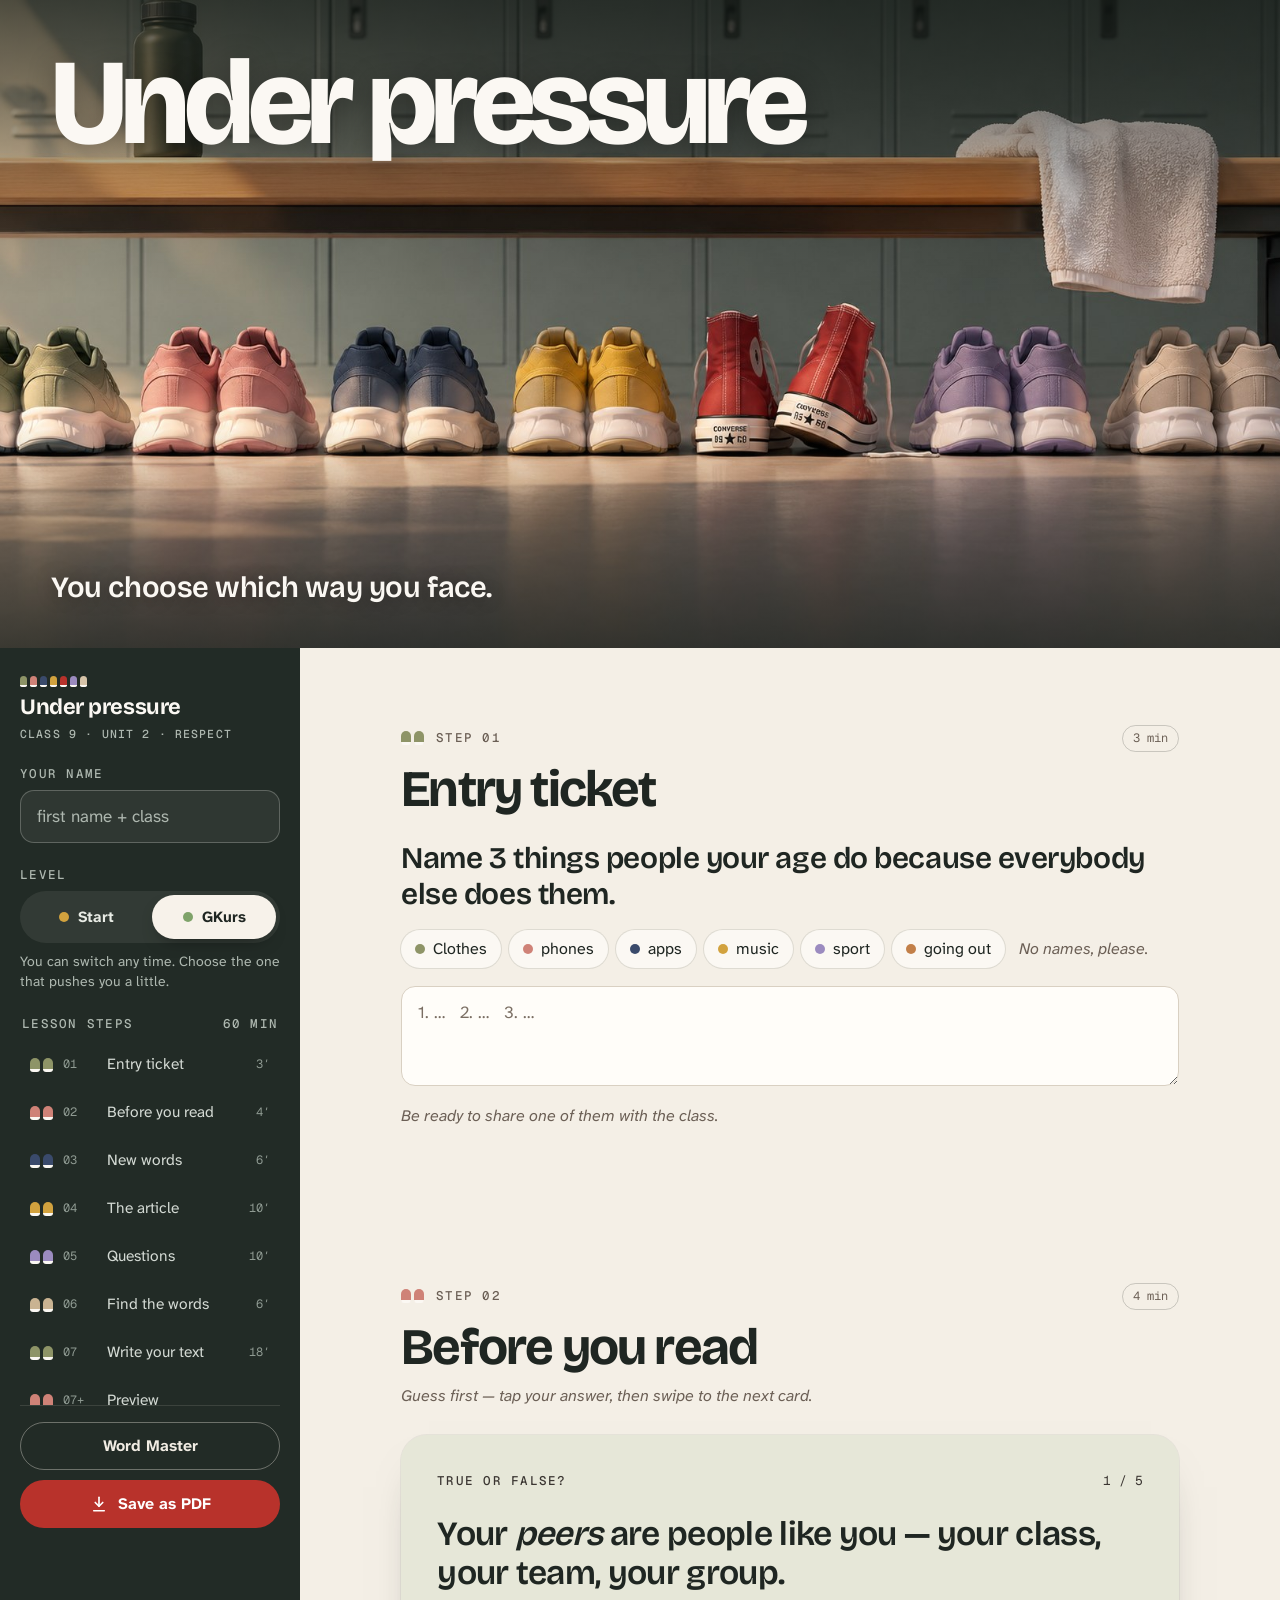
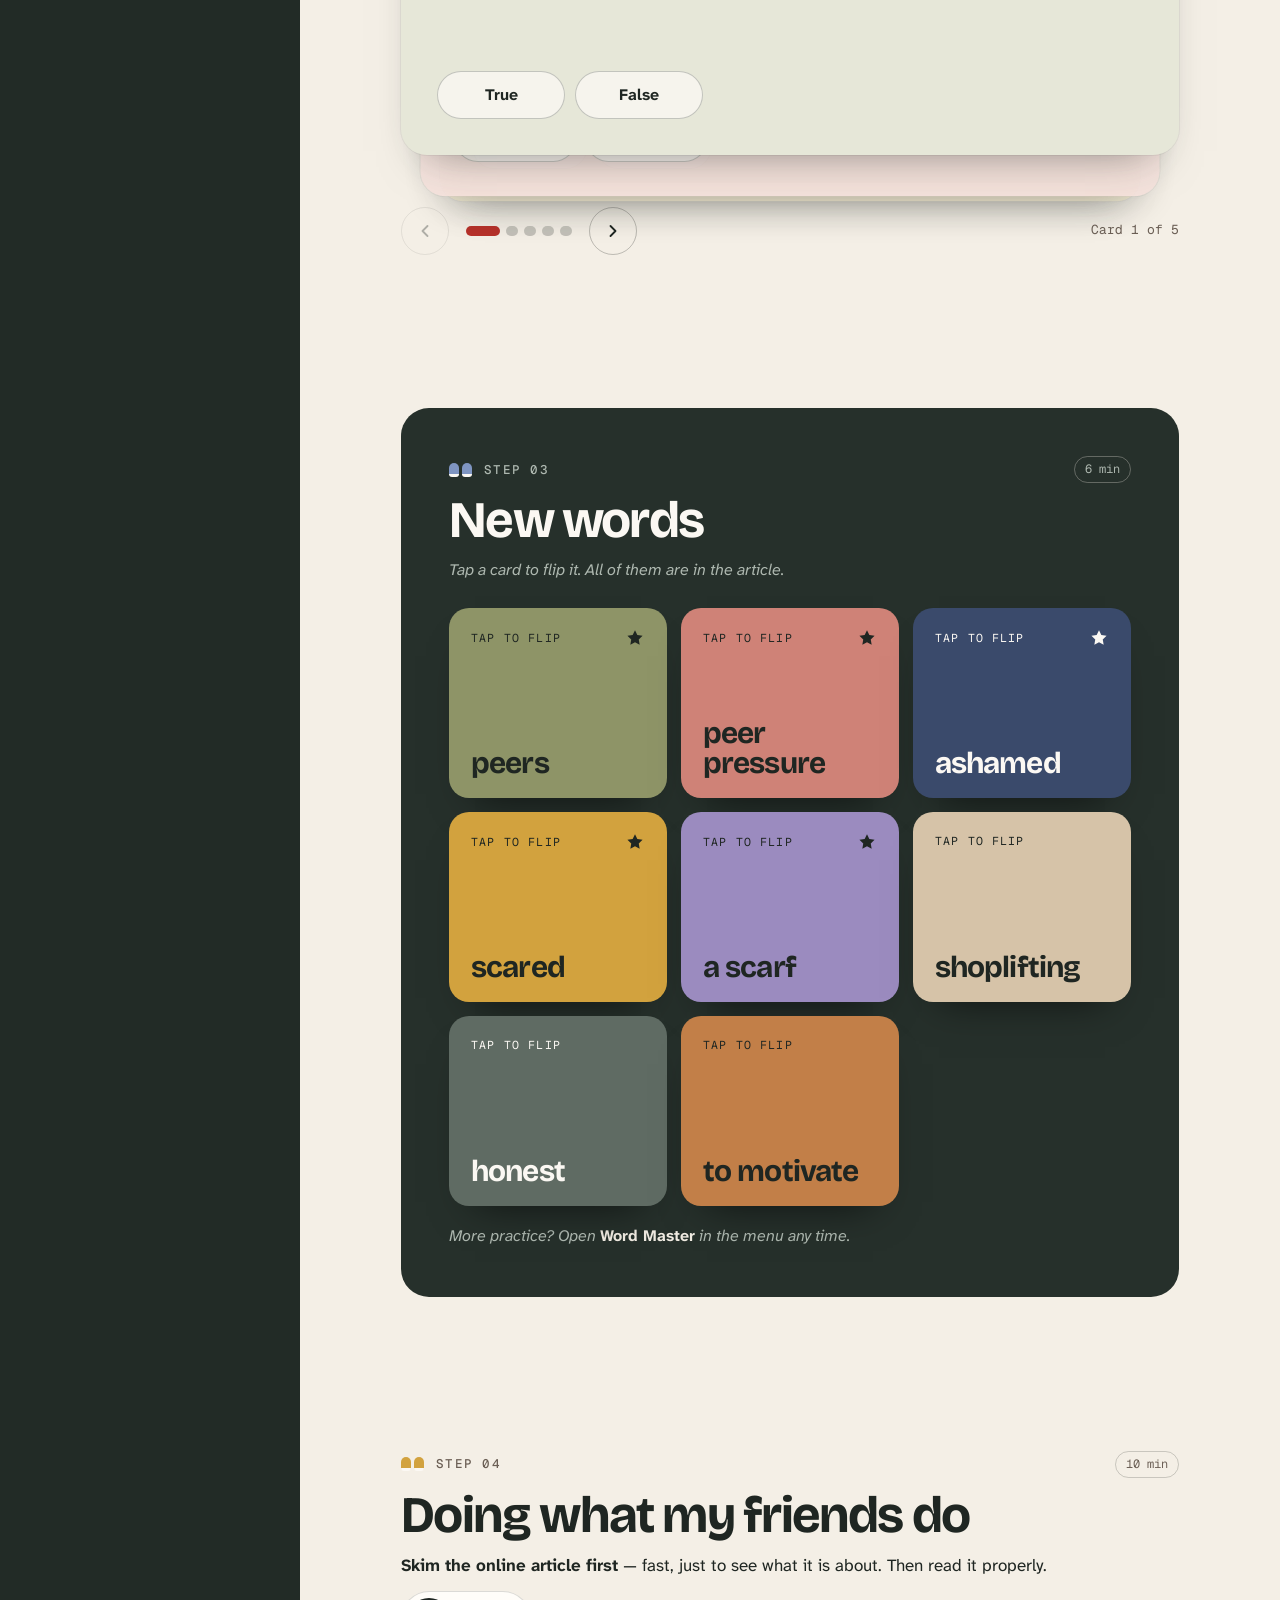
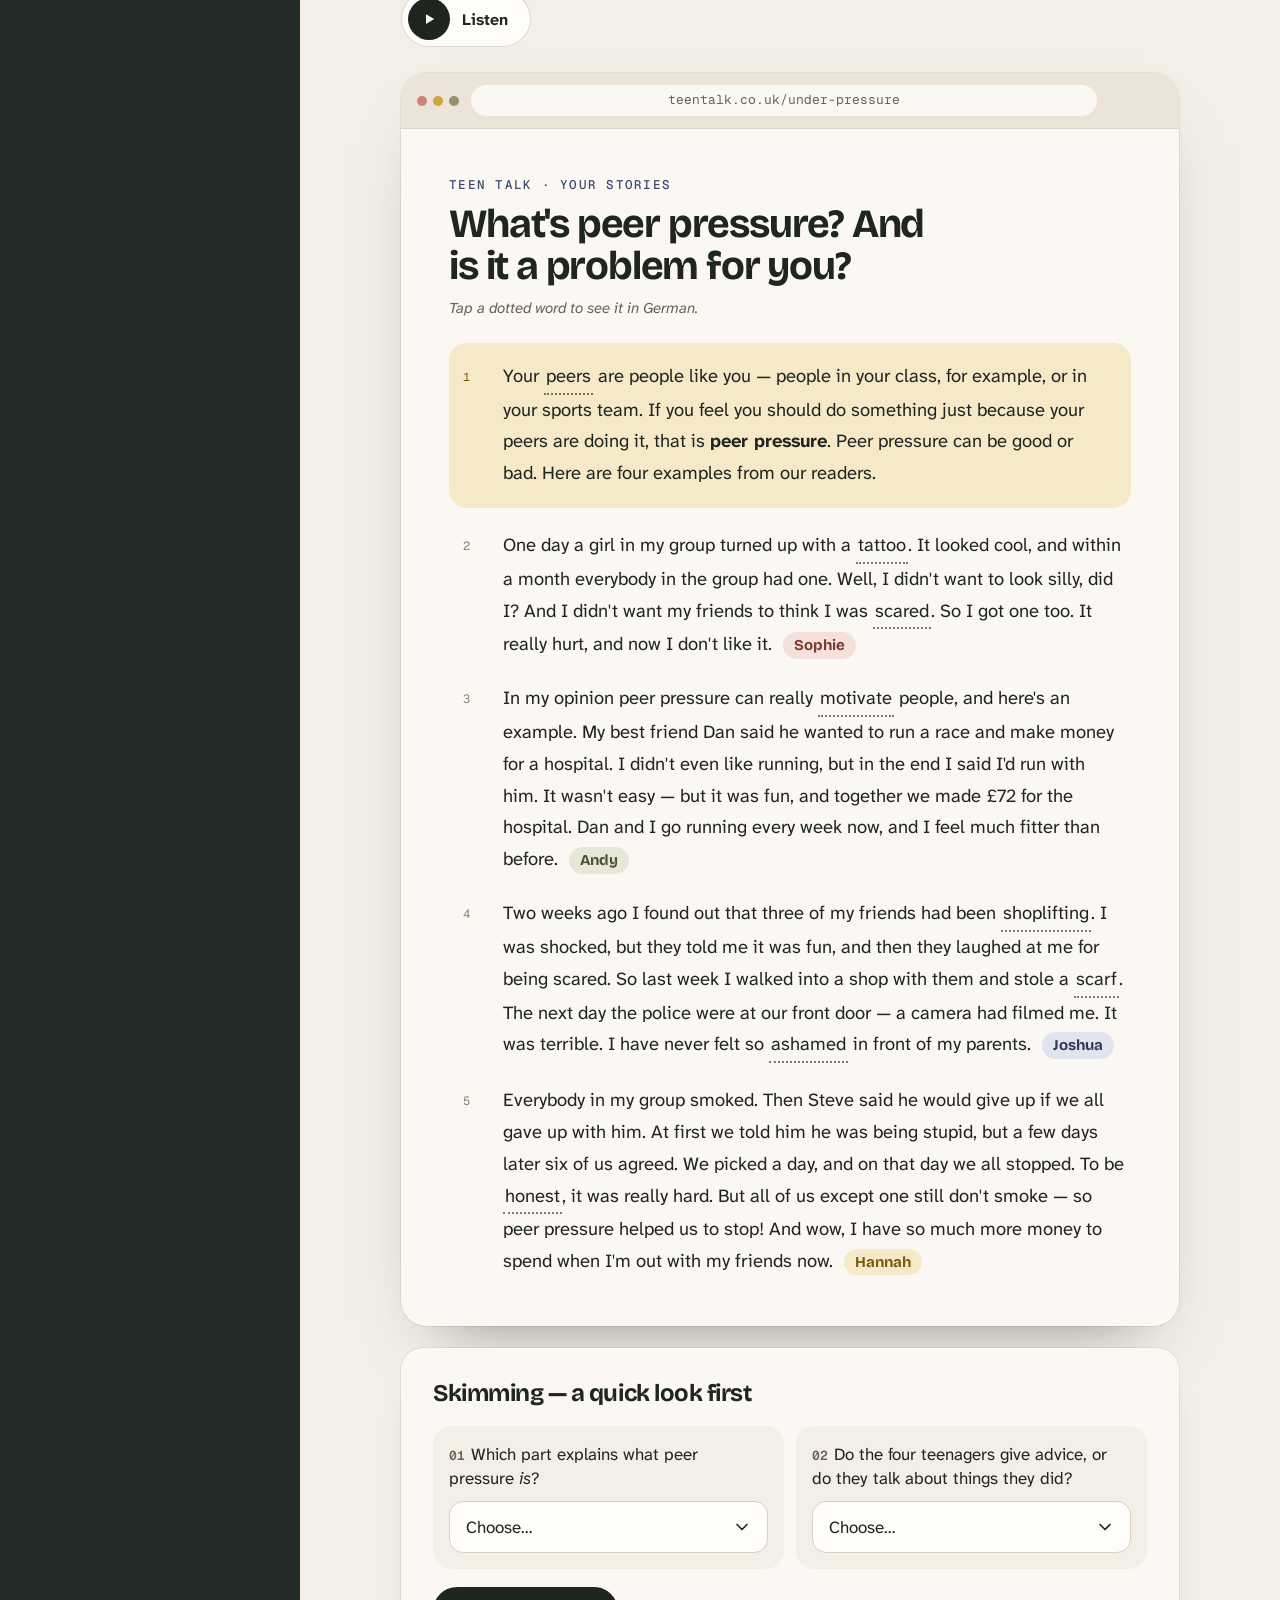
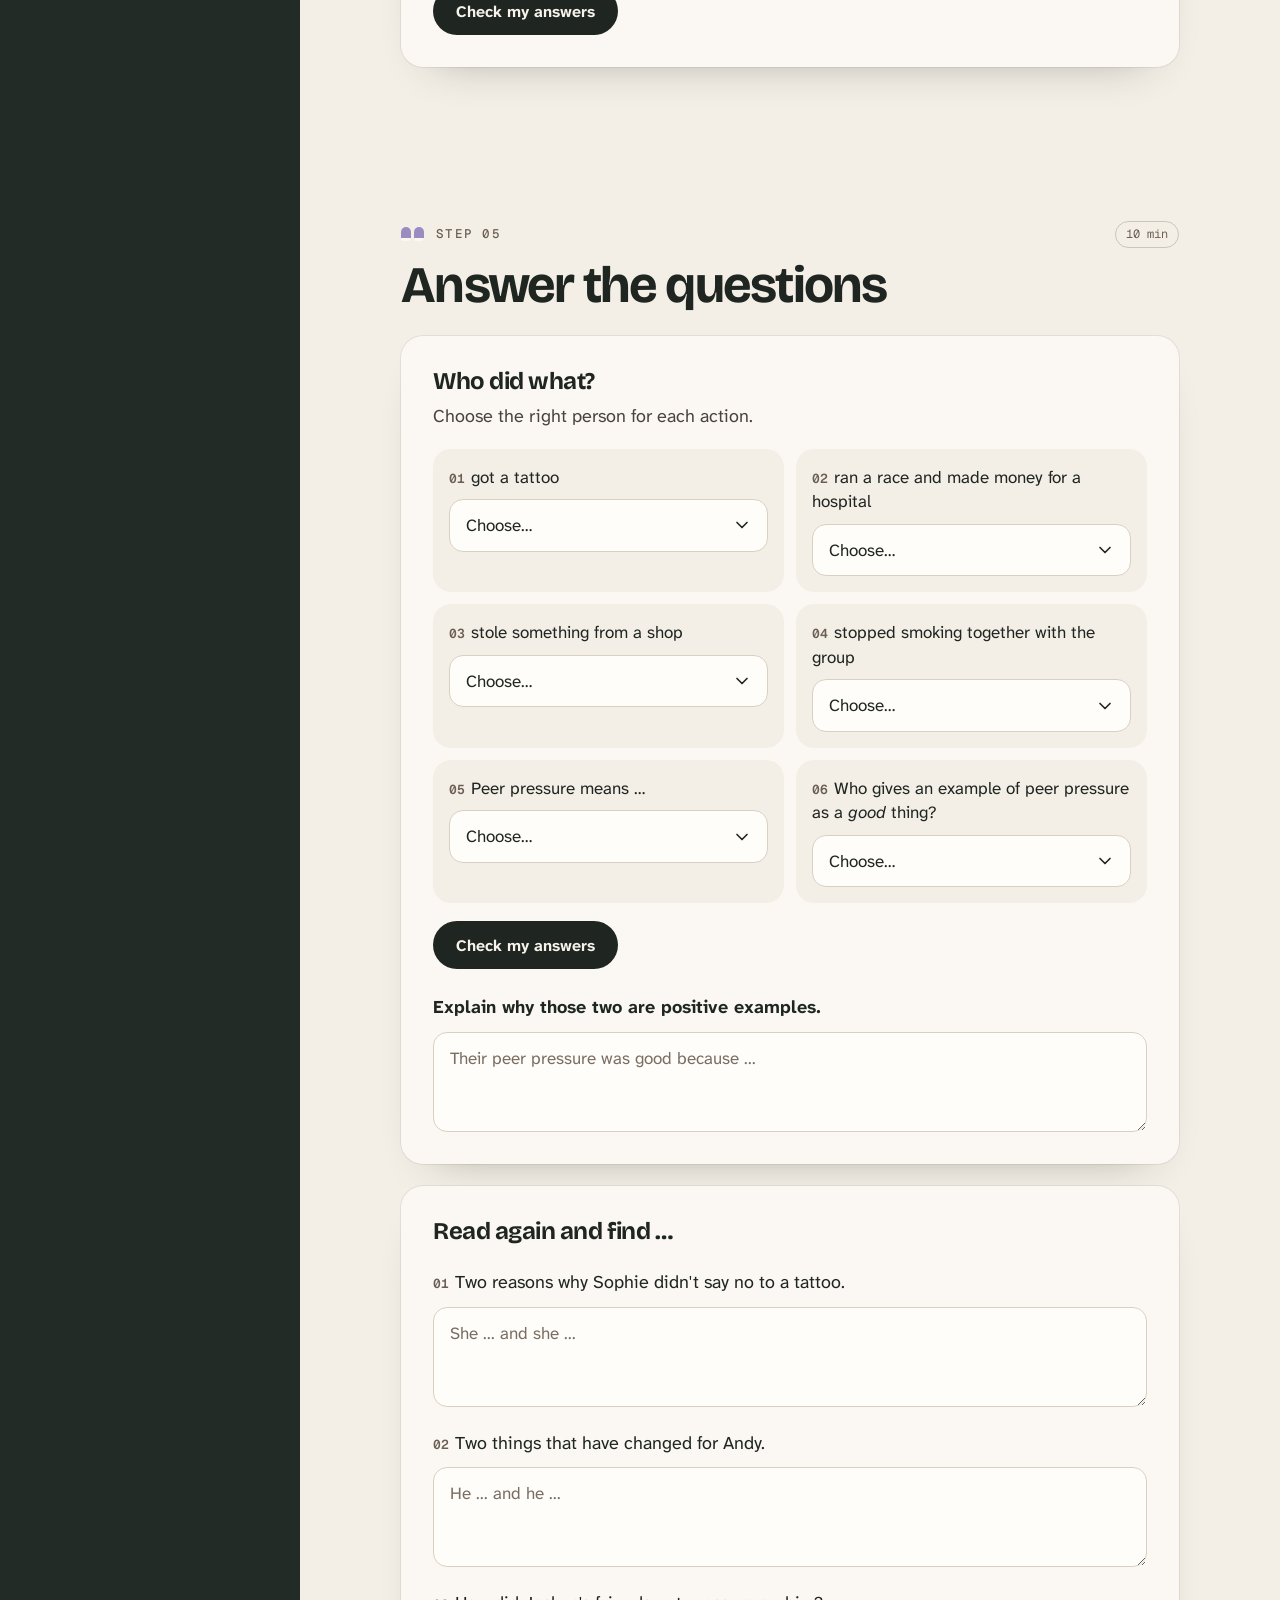
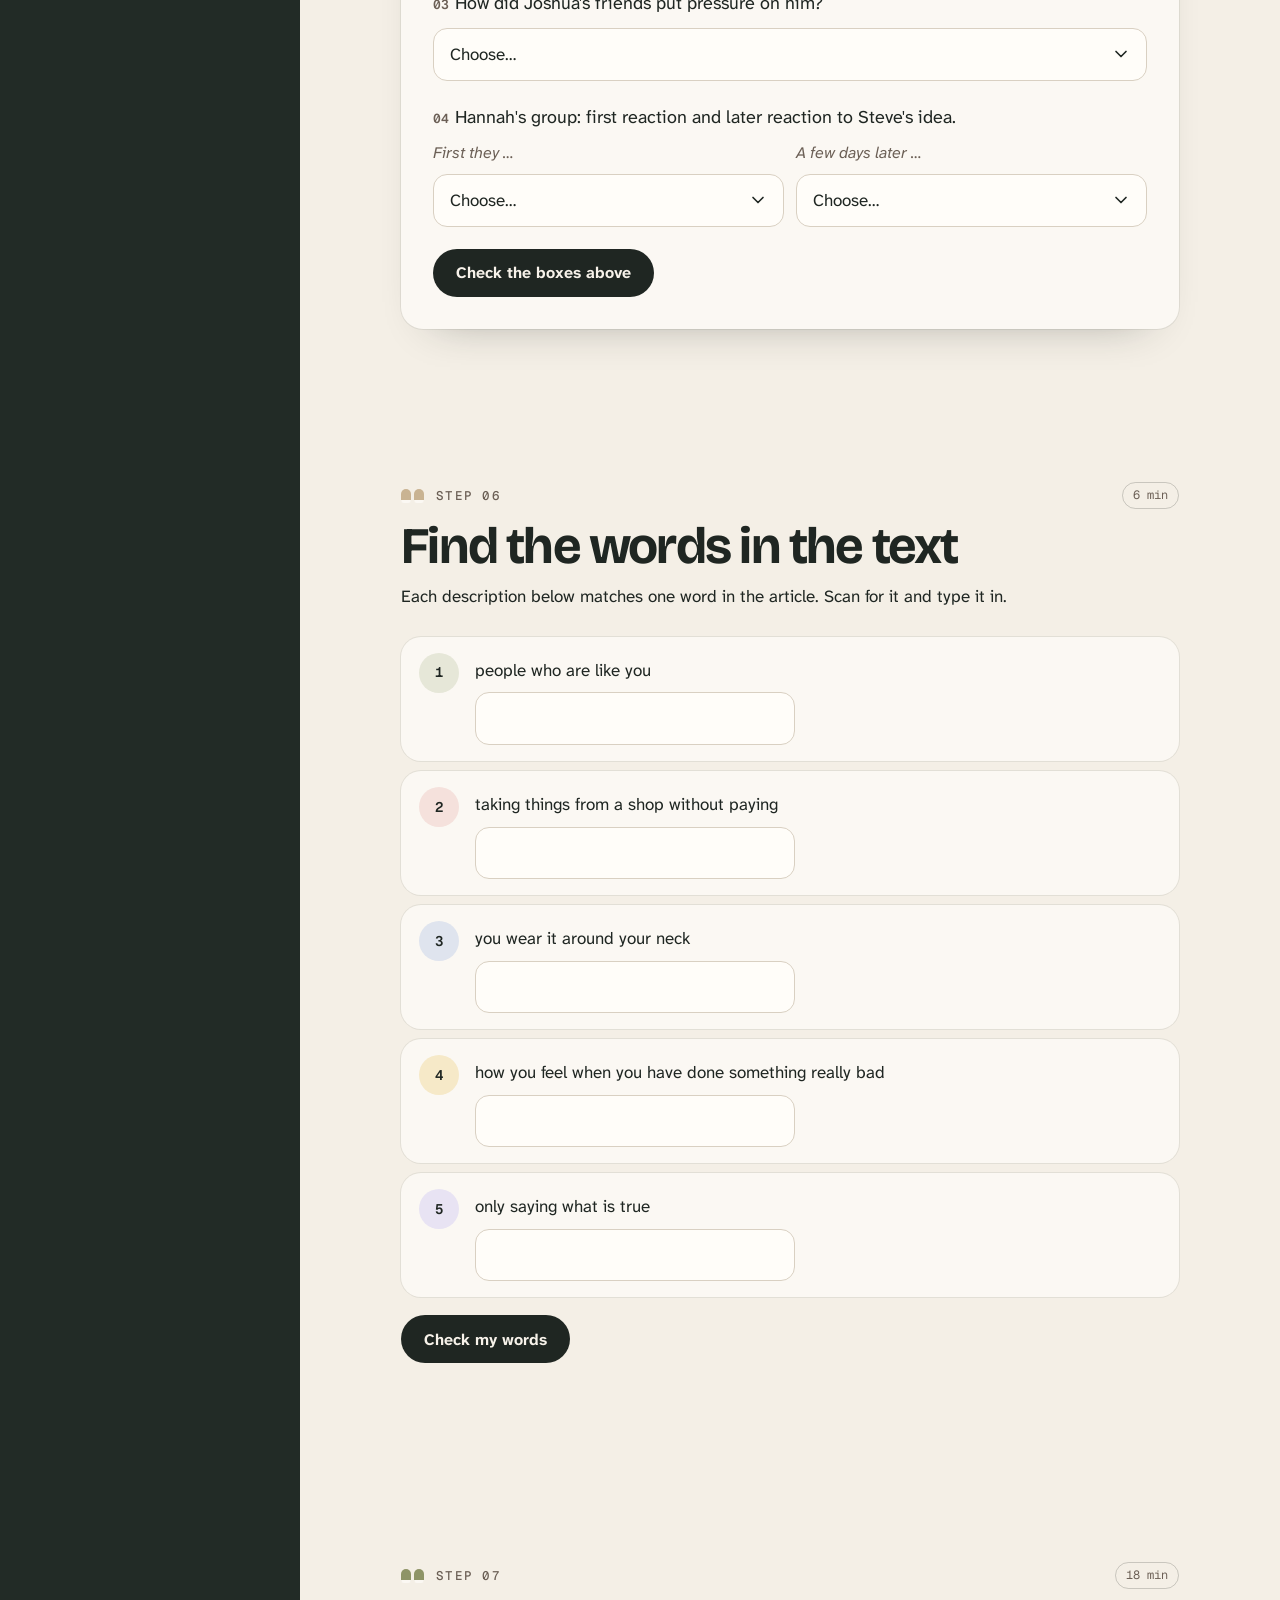
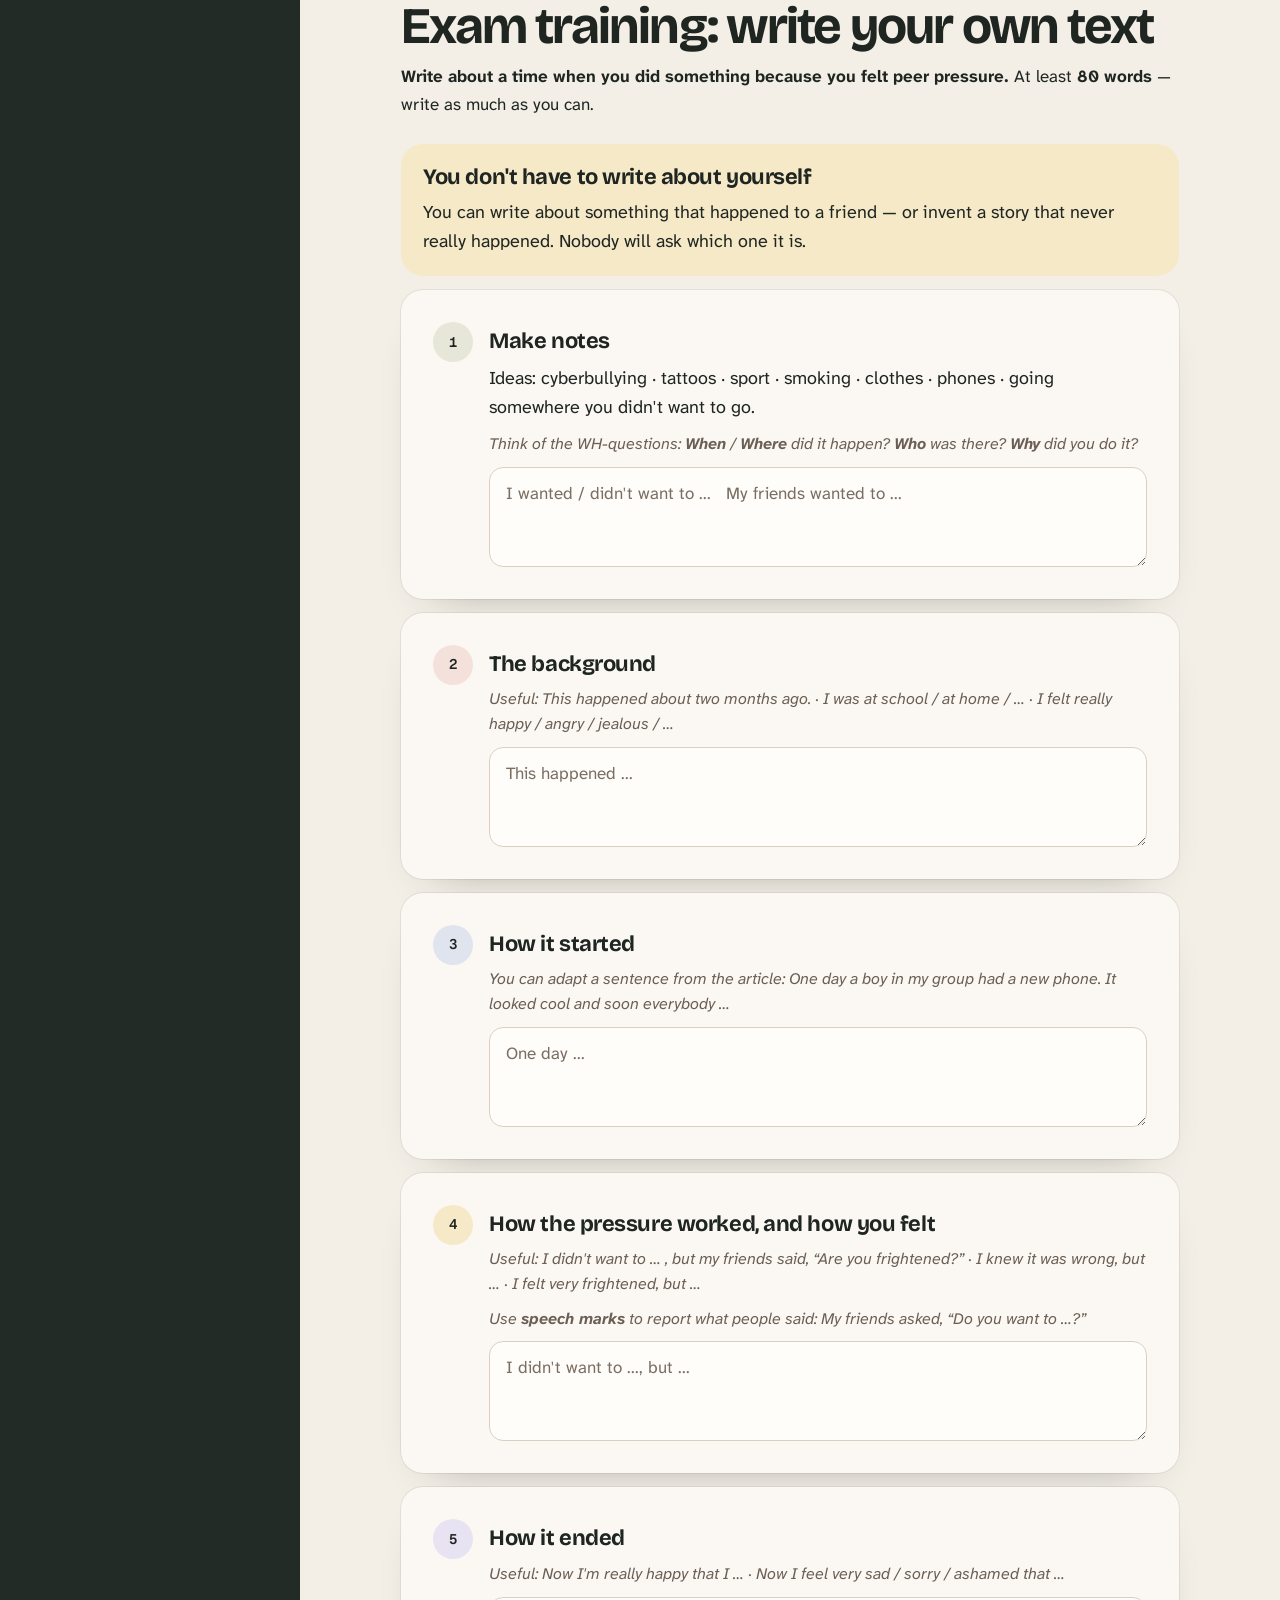
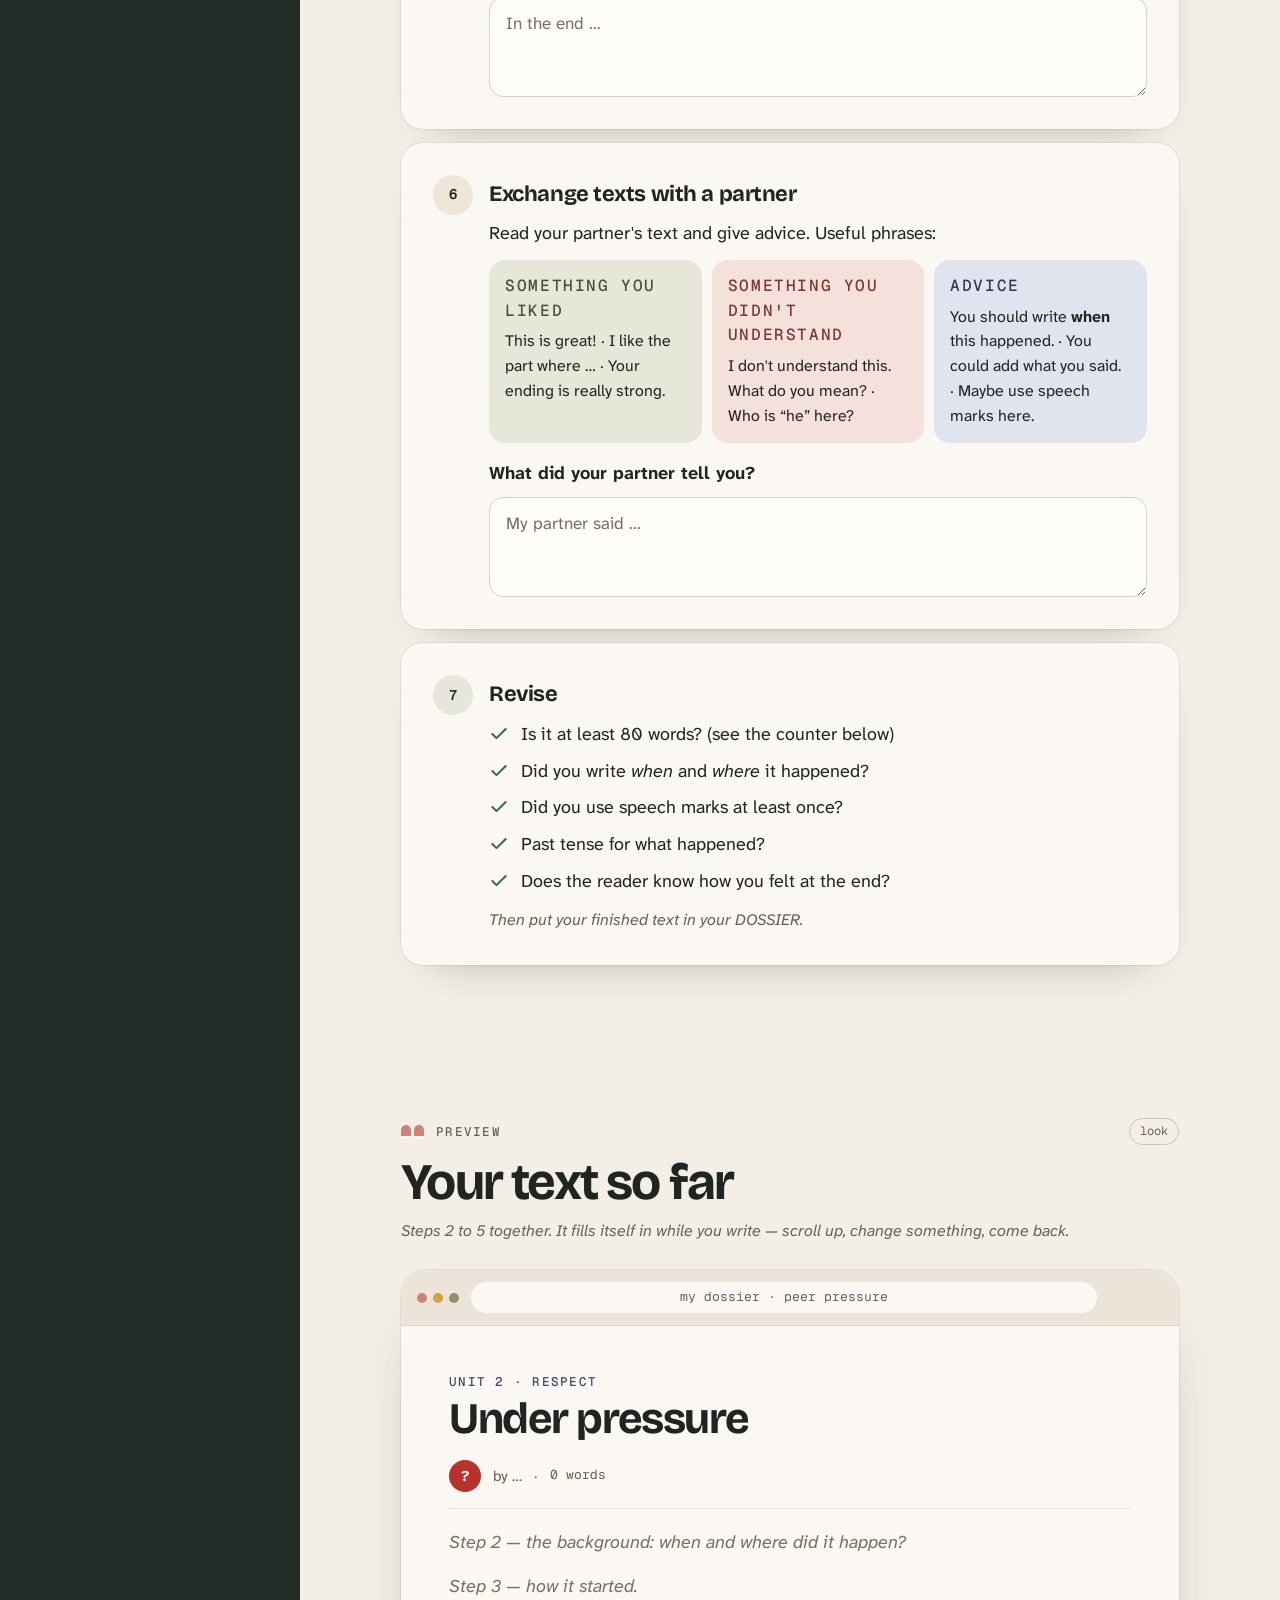
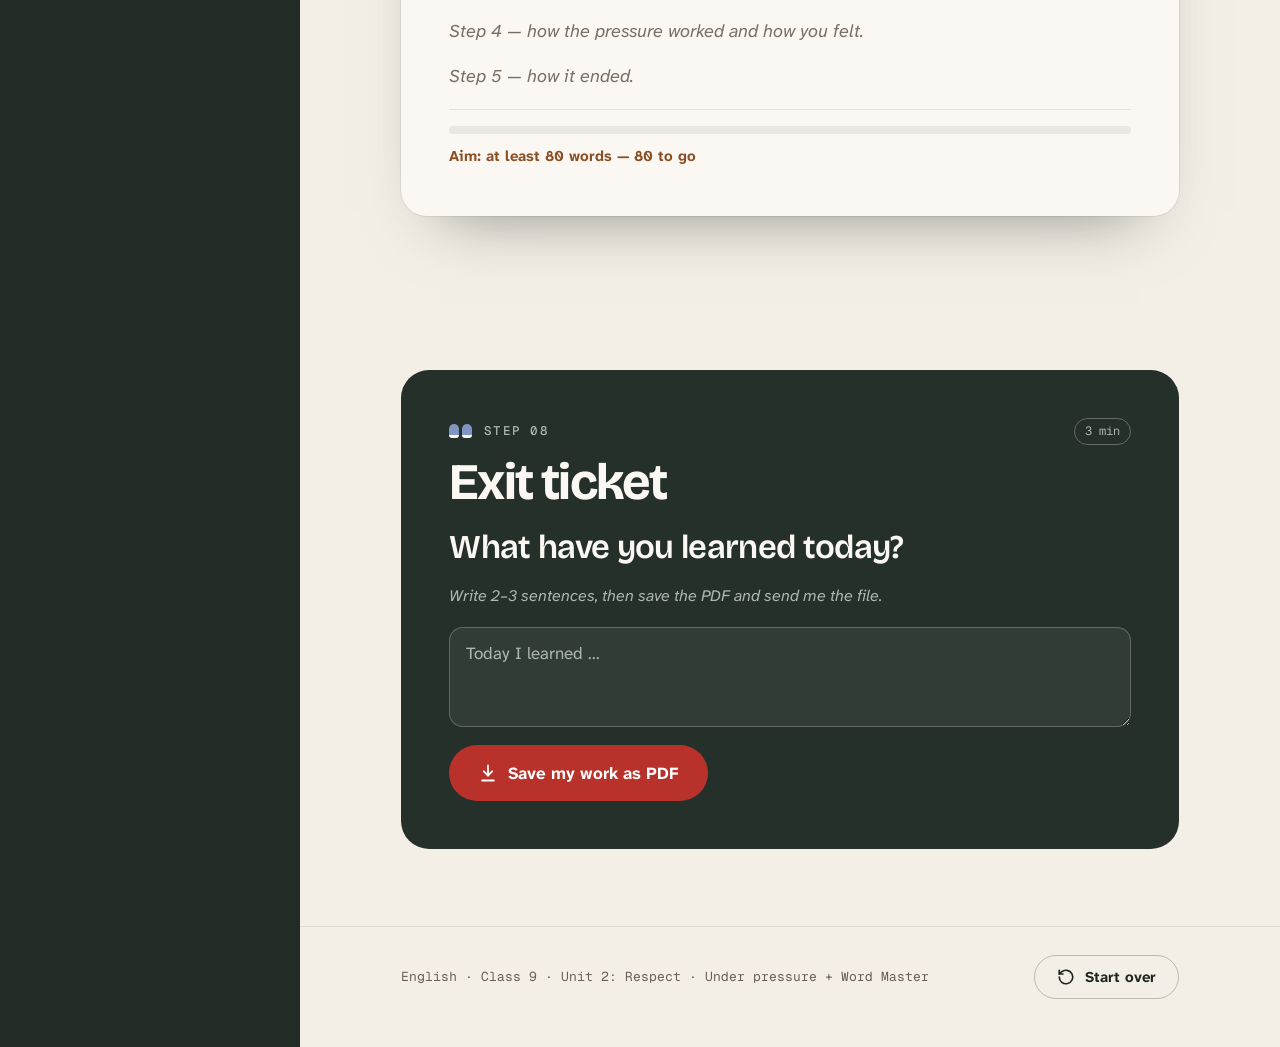
==== commit c4a945df: "Sound capped at 15 %, no solutions anywhere (only right/wrong), open Lesson 4 Co-Authored-By: Claude" ====
--- a/lesson1-g/index.html
+++ b/lesson1-g/index.html
@@ -2,6 +2,44 @@
 <html lang="en">
 <head>
 <meta charset="utf-8">
+<script>
+/* Classroom sound limit: all audio, video (music included) and read-aloud voices play at
+   most 15 %. iPad Safari ignores media.volume, so media is routed through a Web Audio gain
+   node; the AudioContext is unlocked on the first tap. Without Web Audio, volume is clamped. */
+(() => {
+  const CAP = 0.15;
+  const AC = window.AudioContext || window.webkitAudioContext;
+  let ctx = null;
+  const routed = new WeakSet();
+  const unlock = () => {
+    if (!AC) return;
+    try { ctx = ctx || new AC(); if (ctx.state === 'suspended') ctx.resume(); } catch (e) {}
+  };
+  const route = el => {
+    if (routed.has(el)) return;
+    unlock();
+    if (ctx) {
+      try {
+        const src = ctx.createMediaElementSource(el), gain = ctx.createGain();
+        gain.gain.value = CAP; src.connect(gain); gain.connect(ctx.destination);
+        routed.add(el); el.volume = 1;
+        return;
+      } catch (e) {}
+    }
+    if (el.volume > CAP) el.volume = CAP;
+  };
+  ['pointerdown', 'touchstart', 'keydown'].forEach(t => document.addEventListener(t, unlock, { capture: true, passive: true }));
+  // Built-in video controls start playback without calling play(), so catch the play event too
+  document.addEventListener('play', e => { if (e.target instanceof HTMLMediaElement) route(e.target); }, true);
+  document.addEventListener('volumechange', e => { const el = e.target; if (el instanceof HTMLMediaElement && !routed.has(el) && el.volume > CAP) el.volume = CAP; }, true);
+  const play = HTMLMediaElement.prototype.play;
+  HTMLMediaElement.prototype.play = function () { route(this); return play.apply(this, arguments); };
+  if (window.speechSynthesis && window.SpeechSynthesisUtterance) {
+    const speak = window.speechSynthesis.speak.bind(window.speechSynthesis);
+    window.speechSynthesis.speak = u => { try { u.volume = Math.min(u.volume, CAP); } catch (e) {} return speak(u); };
+  }
+})();
+</script>
 <meta name="viewport" content="width=device-width, initial-scale=1, viewport-fit=cover">
 <meta name="color-scheme" content="light">
 <meta name="theme-color" content="#222B26">
@@ -558,7 +596,6 @@
       <ol class="olist" id="hunt"></ol>
       <div class="row-actions" style="gap:12px">
         <button type="button" class="btn btn-ink" data-check="hunt">Check my words</button>
-        <button type="button" class="btn btn-line" id="huntHint">Give me the first letters</button>
       </div>
       <p class="result" id="res-hunt" aria-live="polite"></p>
     </div>
@@ -716,7 +753,6 @@
 <div class="wmbar">
   <div class="wmbar-in on-dark">
     <button type="button" class="btn btn-accent" data-check="wm">Check all</button>
-    <button type="button" class="btn btn-line" id="solBtn">Show solutions</button>
     <p class="result" id="res-wm" aria-live="polite" style="padding:0 8px"></p>
   </div>
 </div>
@@ -1256,7 +1292,7 @@
     return '<li class="wrow"><span class="num" style="background:' + TINTS[i % TINTS.length] + '">' + (i + 1) + '</span><div class="wbody">' +
       '<p class="wde">' + esc(w[0]) + '<mark>' + esc(w[1]) + '</mark>' + esc(w[2]) + '</p>' +
       '<p class="wen">' + esc(w[3]) + '<input class="field gap" type="text" data-save="' + k + '" aria-label="Missing word ' + (i + 1) + '" autocomplete="off" autocorrect="off" autocapitalize="off" spellcheck="false">' + esc(w[4]) + '</p>' +
-      '<p class="mono sol">→ ' + esc(w[5]) + '</p></div></li>';
+      '</div></li>';
   }).join('');
 
   /* ================= INPUTS: restore + autosave ================= */
@@ -1427,7 +1463,7 @@
         var ico = $('.qfb-ico', fb);
         ico.innerHTML = ok ? ICON_CHECK : ICON_X;
         ico.style.background = ok ? '#2F6B45' : '#B4473A';
-        $('.qverdict', fb).textContent = ok ? 'Right — it’s ' + word + '!' : 'Not quite — it’s ' + word + '.';
+        $('.qverdict', fb).textContent = ok ? 'Right — it’s ' + word + '!' : 'Not quite — try again.';
         fb.hidden = false;
       } else fb.hidden = true;
     });
@@ -1560,23 +1596,7 @@
     }
   }
   $$('[data-check]').forEach(function (b) { b.addEventListener('click', function () { check(b.dataset.check); }); });
-  $('#huntHint').addEventListener('click', function () {
-    setResult('hunt', { text: 'First letters:  1 p…   2 s…   3 s…   4 a…   5 h…', cls: 'tone-warn' });
-  });
-
-  /* show solutions: tap twice instead of a browser pop-up */
-  var solT = null;
-  function renderSolBtn() { $('#solBtn').textContent = UI.confirmSol ? 'Sure? Tap again to show them' : 'Show solutions'; }
-  $('#solBtn').addEventListener('click', function () {
-    clearTimeout(solT);
-    if (!UI.confirmSol) {
-      UI.confirmSol = true; renderSolBtn();
-      solT = setTimeout(function () { UI.confirmSol = false; renderSolBtn(); }, 5000);
-      return;
-    }
-    UI.confirmSol = false; renderSolBtn();
-    $('#wmList').classList.add('show-sol');
-  });
+  function renderSolBtn() {}
 
   /* ================= LIVE PREVIEW ================= */
   function wordCount() {
@@ -1684,7 +1704,7 @@
         doc.setFont('helvetica', 'bold'); doc.setFontSize(10.5);
         doc.text((i + 1) + '.', M, y);
         doc.setFont('helvetica', 'normal');
-        doc.text((val || '-') + '   ' + (hit ? '[ok]' : '[X]  correct: ' + w[5]), M + 8, y);
+        doc.text((val || '-') + '   ' + (hit ? '[ok]' : '[X]'), M + 8, y);
         y += 5.6;
       });
       y += 4;
